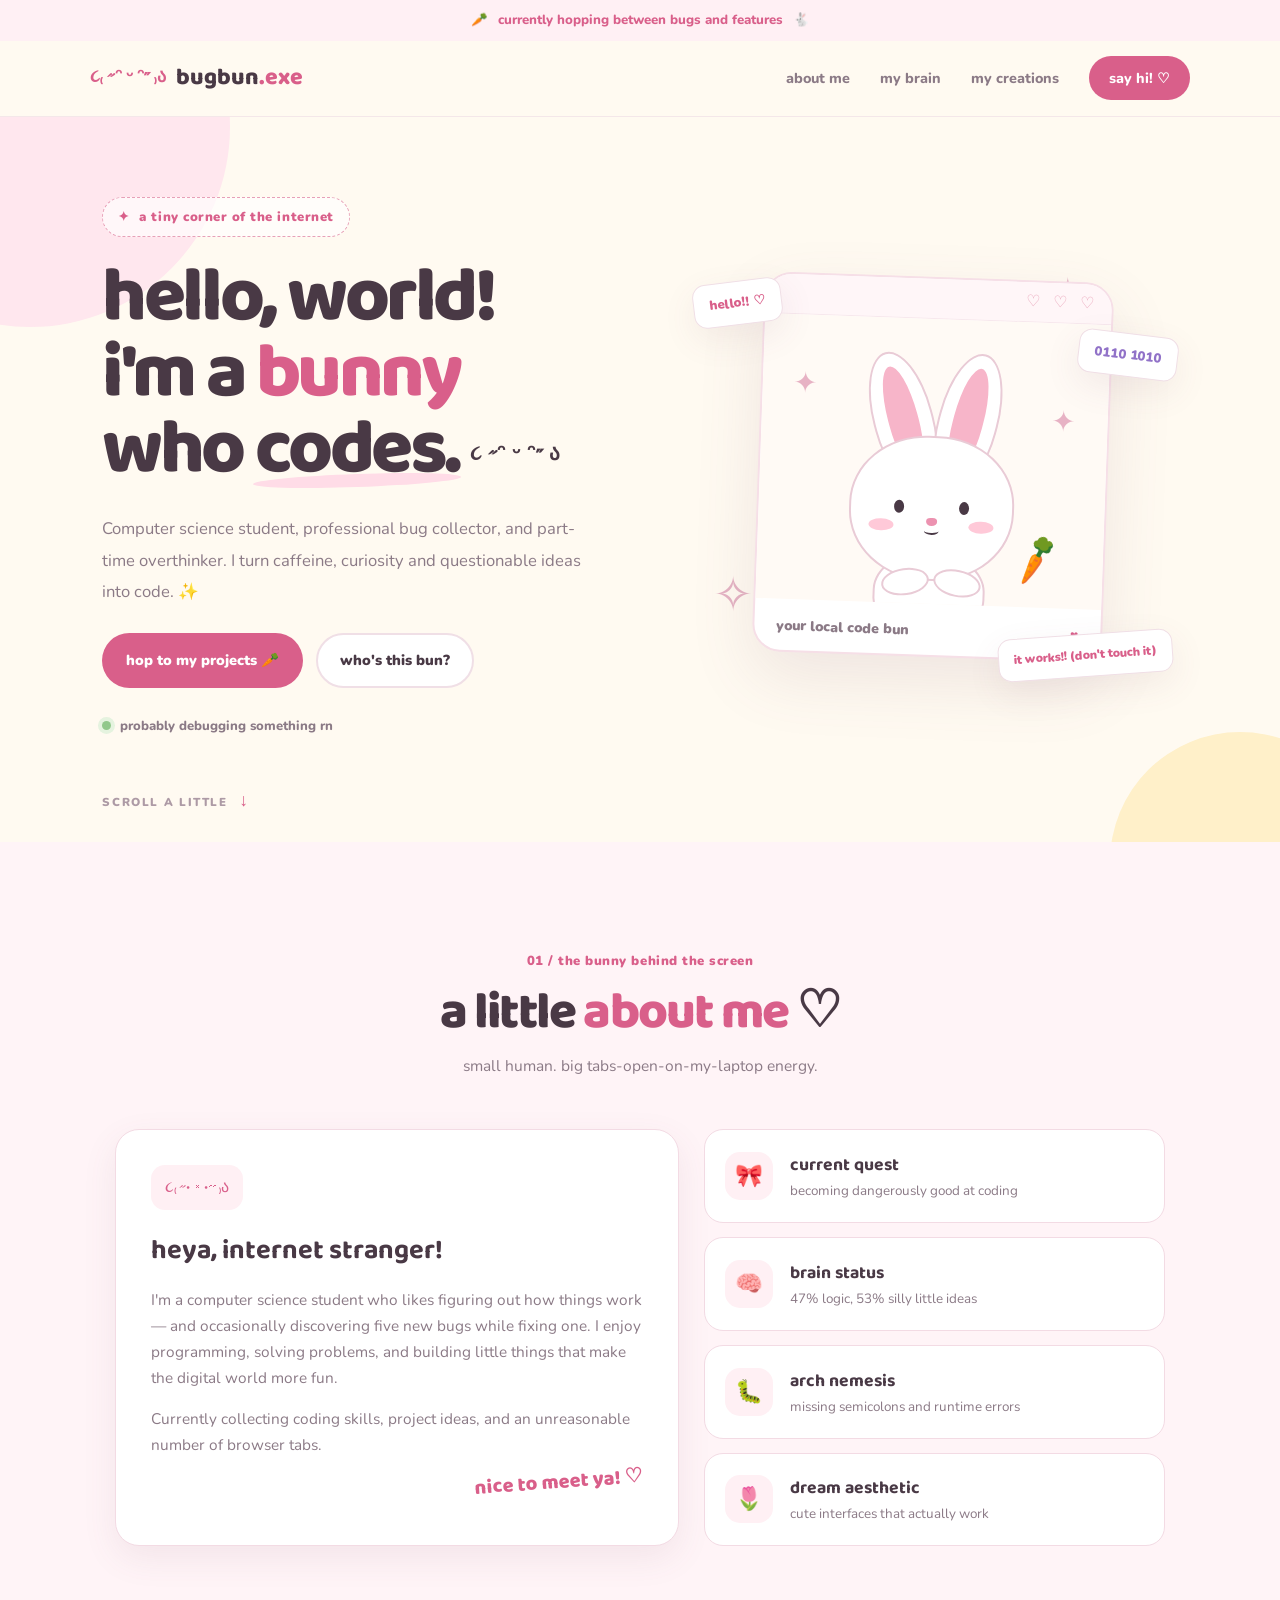
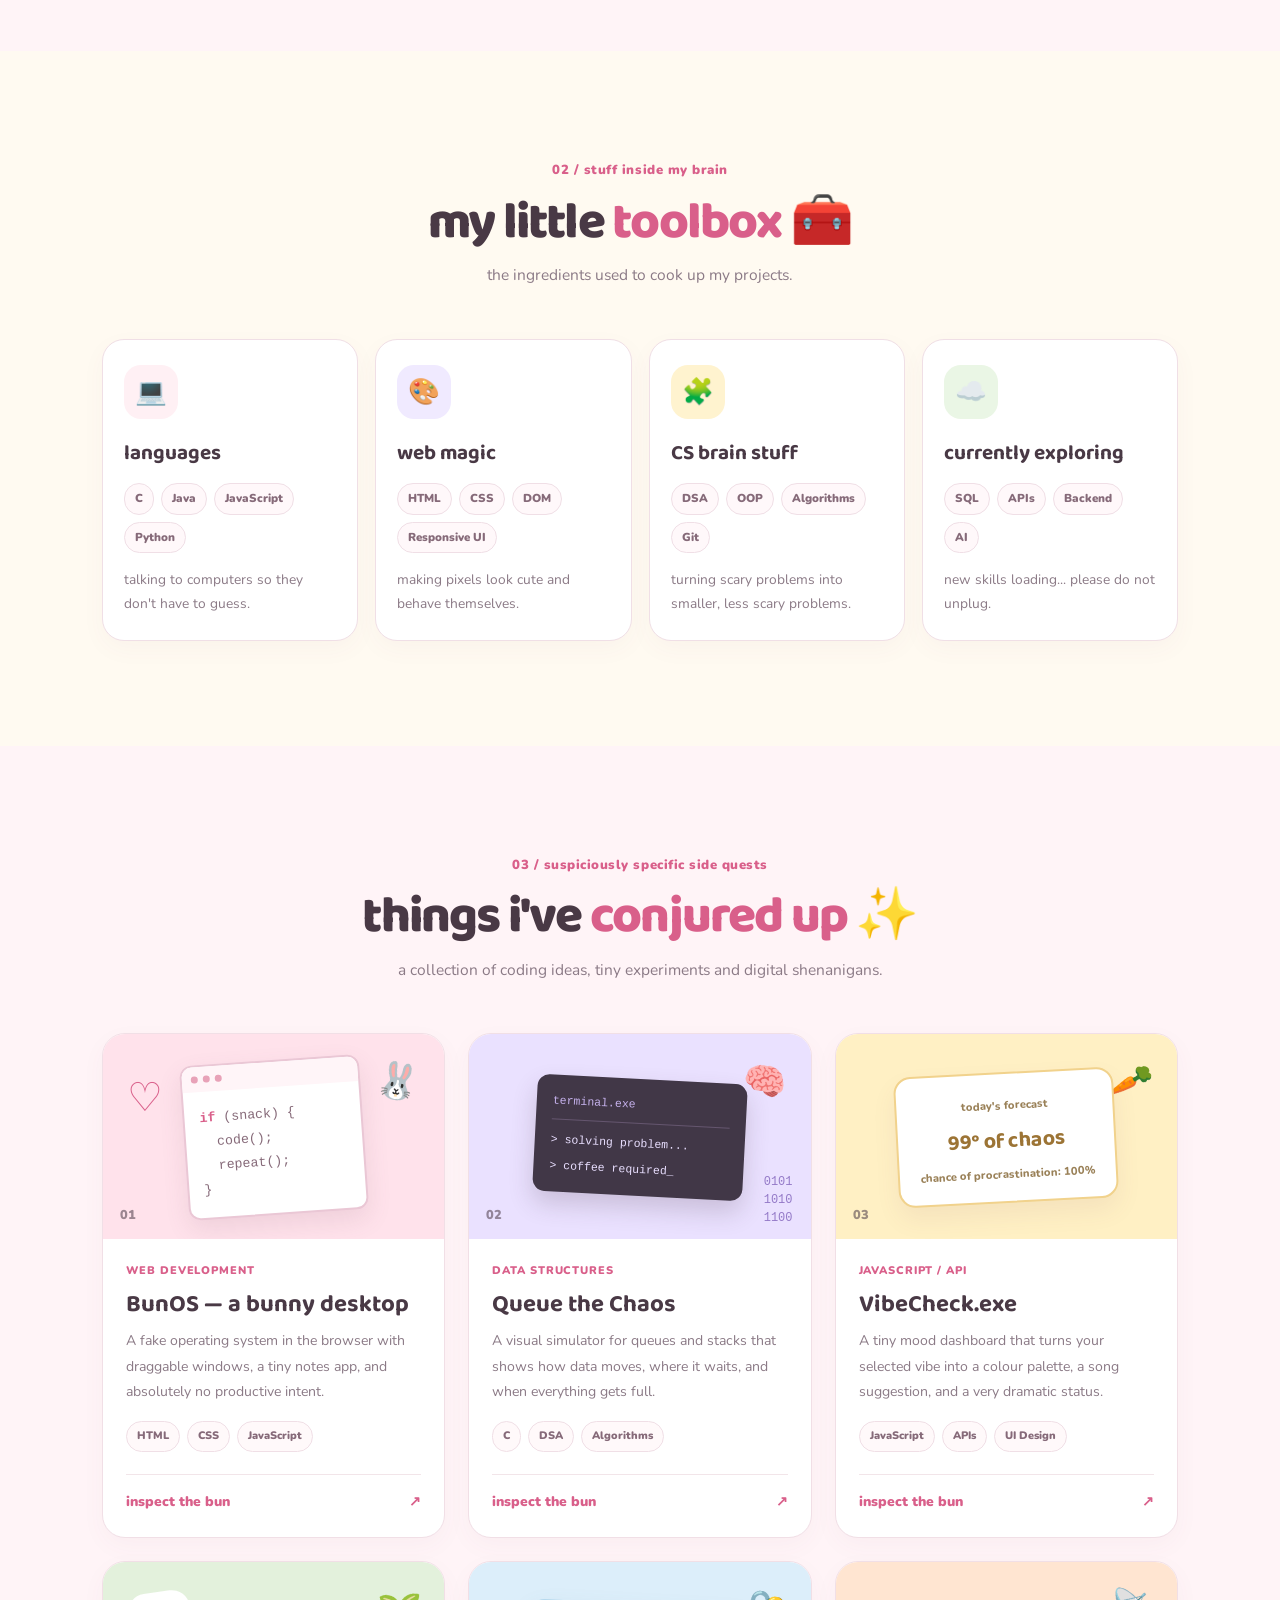
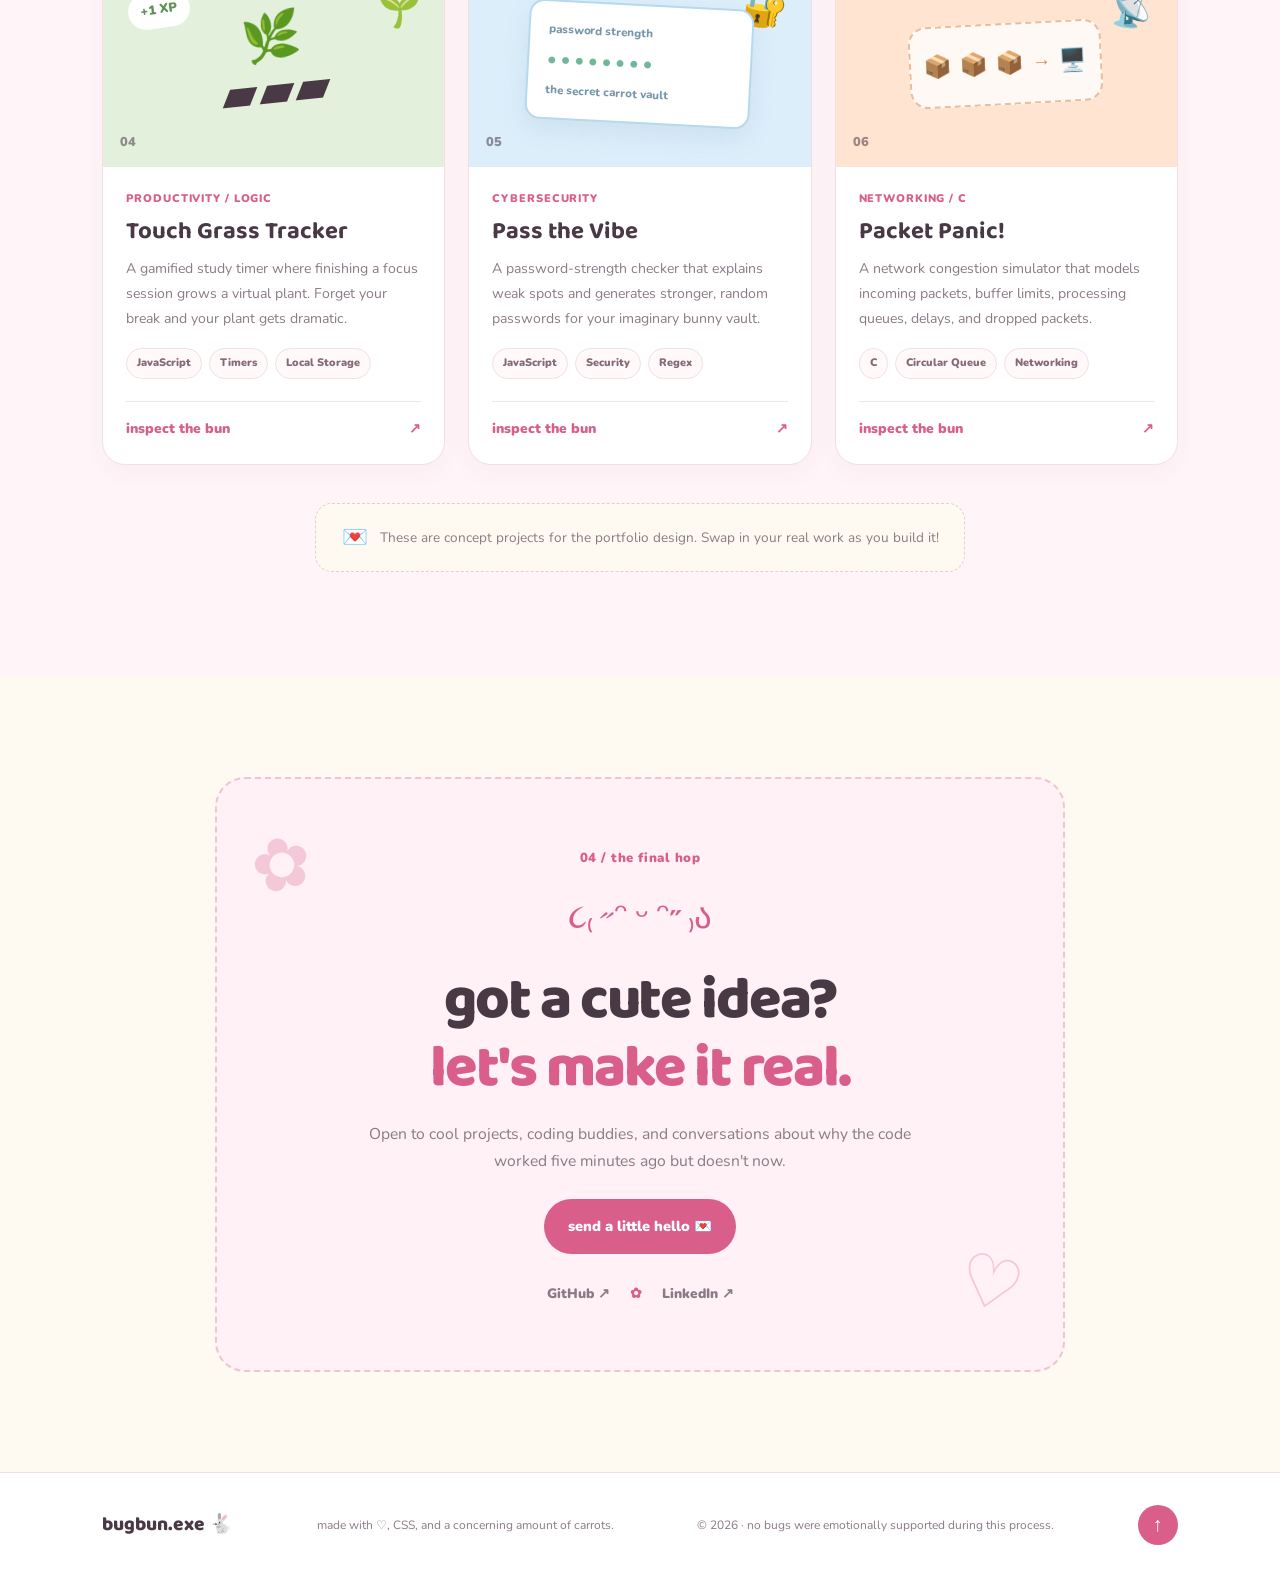
==== index.html @ 807267a6 "Portfolio website" ====
<!DOCTYPE html>
<html lang="en">
<head>
  <meta charset="UTF-8">
  <meta name="viewport" content="width=device-width, initial-scale=1.0">
  <meta name="theme-color" content="#fff5f7">
  <title>Hop Into My World! 🐰</title>

  <link rel="preconnect" href="https://fonts.googleapis.com">
  <link rel="preconnect" href="https://fonts.gstatic.com" crossorigin>
  <link href="https://fonts.googleapis.com/css2?family=Baloo+2:wght@400;500;600;700;800&family=Nunito:wght@400;600;700;800;900&display=swap" rel="stylesheet">

  <link rel="stylesheet" href="style.css">
  <script src="script.js" defer></script>
</head>
<body>

  <div class="announcement">
    <span>🥕</span> currently hopping between bugs and features <span>🐇</span>
  </div>

  <header class="navbar">
    <a href="#home" class="logo">
      <span class="logo-bunny">૮₍ ˶ᵔ ᵕ ᵔ˶ ₎ა</span>
      <span>bugbun<span class="pink">.exe</span></span>
    </a>

    <button class="menu-toggle" id="menu-toggle"
      aria-label="Toggle navigation" aria-expanded="false">☰</button>

    <nav id="nav-menu">
      <a href="#about">about me</a>
      <a href="#skills">my brain</a>
      <a href="#projects">my creations</a>
      <a href="#contact" class="nav-contact">say hi! ♡</a>
    </nav>
  </header>

  <main>
    <section class="hero section" id="home">
      <div class="hero-text">
        <div class="tiny-label"><span class="sparkle">✦</span> a tiny corner of the internet</div>

        <h1>hello, world!<br>
          i'm a <span class="pink-text">bunny</span><br>
          who <span class="underline-text">codes.</span> <span class="waving">૮ ˶ᵔ ᵕ ᵔ˶ ა</span>
        </h1>

        <p class="hero-description">
          Computer science student, professional bug collector,
          and part-time overthinker. I turn caffeine, curiosity
          and questionable ideas into code. ✨
        </p>

        <div class="hero-buttons">
          <a href="#projects" class="button button-pink">hop to my projects 🥕</a>
          <a href="#about" class="button button-outline">who's this bun?</a>
        </div>

        <div class="hero-status">
          <span class="status-dot"></span>
          <span>probably debugging something rn</span>
        </div>
      </div>

      <div class="hero-art">
        <div class="floating-note note-one">hello!! ♡</div>
        <div class="floating-note note-two">0110 1010</div>
        <div class="floating-star star-one">✦</div>
        <div class="floating-star star-two">✧</div>

        <div class="bunny-card">
          <div class="bunny-window">
            <span>♡</span>
            <span>♡</span>
            <span>♡</span>
          </div>
          <div class="bunny-illustration" aria-label="Cute bunny illustration" role="img">
            <div class="bunny-ear ear-left"></div>
            <div class="bunny-ear ear-right"></div>
            <div class="bunny-head">
              <div class="bunny-blush blush-left"></div>
              <div class="bunny-blush blush-right"></div>
              <div class="bunny-eye eye-left"></div>
              <div class="bunny-eye eye-right"></div>
              <div class="bunny-nose"></div>
              <div class="bunny-mouth"></div>
            </div>
            <div class="bunny-body"></div>
            <div class="bunny-foot foot-left"></div>
            <div class="bunny-foot foot-right"></div>
            <div class="bunny-carrot">🥕</div>
          </div>
          <div class="bunny-caption">
            <span>your local code bun</span>
            <span class="heart">♥</span>
          </div>
        </div>

        <div class="floating-note note-three">it works!! (don't touch it)</div>
      </div>

      <div class="hero-bottom">SCROLL A LITTLE <span>↓</span></div>
    </section>

    <section class="about section" id="about">
      <div class="section-heading">
        <span class="section-kicker">01 / the bunny behind the screen</span>
        <h2>a little <span class="pink-text">about me</span> ♡</h2>
        <p>small human. big tabs-open-on-my-laptop energy.</p>
      </div>

      <div class="about-grid">
        <div class="about-card about-intro">
          <div class="card-sticker">૮₍ ˶• ༝ •˶ ₎ა</div>
          <h3>heya, internet stranger!</h3>
          <p>
            I'm a computer science student who likes figuring out how
            things work — and occasionally discovering five new bugs
            while fixing one. I enjoy programming, solving problems,
            and building little things that make the digital world
            more fun.
          </p>
          <p>
            Currently collecting coding skills, project ideas,
            and an unreasonable number of browser tabs.
          </p>
          <span class="handwritten">nice to meet ya! ♡</span>
        </div>

        <div class="about-side">
          <div class="mini-card">
            <span class="mini-icon">🎀</span>
            <div>
              <h4>current quest</h4>
              <p>becoming dangerously good at coding</p>
            </div>
          </div>
          <div class="mini-card">
            <span class="mini-icon">🧠</span>
            <div>
              <h4>brain status</h4>
              <p>47% logic, 53% silly little ideas</p>
            </div>
          </div>
          <div class="mini-card">
            <span class="mini-icon">🐛</span>
            <div>
              <h4>arch nemesis</h4>
              <p>missing semicolons and runtime errors</p>
            </div>
          </div>
          <div class="mini-card">
            <span class="mini-icon">🌷</span>
            <div>
              <h4>dream aesthetic</h4>
              <p>cute interfaces that actually work</p>
            </div>
          </div>
        </div>
      </div>
    </section>

    <section class="skills section" id="skills">
      <div class="section-heading">
        <span class="section-kicker">02 / stuff inside my brain</span>
        <h2>my little <span class="pink-text">toolbox</span> 🧰</h2>
        <p>the ingredients used to cook up my projects.</p>
      </div>

      <div class="skills-grid">
        <article class="skill-card">
          <div class="skill-icon">💻</div>
          <h3>languages</h3>
          <div class="tags">
            <span>C</span><span>Java</span><span>JavaScript</span><span>Python</span>
          </div>
          <p>talking to computers so they don't have to guess.</p>
        </article>

        <article class="skill-card">
          <div class="skill-icon">🎨</div>
          <h3>web magic</h3>
          <div class="tags">
            <span>HTML</span><span>CSS</span><span>DOM</span><span>Responsive UI</span>
          </div>
          <p>making pixels look cute and behave themselves.</p>
        </article>

        <article class="skill-card">
          <div class="skill-icon">🧩</div>
          <h3>CS brain stuff</h3>
          <div class="tags">
            <span>DSA</span><span>OOP</span><span>Algorithms</span><span>Git</span>
          </div>
          <p>turning scary problems into smaller, less scary problems.</p>
        </article>

        <article class="skill-card">
          <div class="skill-icon">☁️</div>
          <h3>currently exploring</h3>
          <div class="tags">
            <span>SQL</span><span>APIs</span><span>Backend</span><span>AI</span>
          </div>
          <p>new skills loading... please do not unplug.</p>
        </article>
      </div>
    </section>

    <section class="projects section" id="projects">
      <div class="section-heading">
        <span class="section-kicker">03 / suspiciously specific side quests</span>
        <h2>things i've <span class="pink-text">conjured up</span> ✨</h2>
        <p>a collection of coding ideas, tiny experiments and digital shenanigans.</p>
      </div>

      <div class="projects-grid">
        <article class="project-card">
          <div class="project-art art-pink">
            <span class="art-emoji">🐰</span>
            <span class="art-decoration">♡</span>
            <div class="fake-window">
              <div class="fake-window-top"><i></i><i></i><i></i></div>
              <div class="fake-code"><span>if</span> (snack) {<br>
                &nbsp; code();<br>
                &nbsp; repeat();<br>}
              </div>
            </div>
            <span class="project-number">01</span>
          </div>
          <div class="project-content">
            <div class="project-type">WEB DEVELOPMENT</div>
            <h3>BunOS — a bunny desktop</h3>
            <p>A fake operating system in the browser with draggable windows, a tiny notes app, and absolutely no productive intent.</p>
            <div class="project-tags"><span>HTML</span><span>CSS</span><span>JavaScript</span></div>
            <button class="project-link" data-project="BunOS">inspect the bun <span>↗</span></button>
          </div>
        </article>

        <article class="project-card">
          <div class="project-art art-purple">
            <span class="art-emoji">🧠</span>
            <span class="binary">0101<br>1010<br>1100</span>
            <div class="terminal-card">
              <span>terminal.exe</span>
              <p>> solving problem...</p>
              <p>> coffee required_</p>
            </div>
            <span class="project-number">02</span>
          </div>
          <div class="project-content">
            <div class="project-type">DATA STRUCTURES</div>
            <h3>Queue the Chaos</h3>
            <p>A visual simulator for queues and stacks that shows how data moves, where it waits, and when everything gets full.</p>
            <div class="project-tags"><span>C</span><span>DSA</span><span>Algorithms</span></div>
            <button class="project-link" data-project="Queue the Chaos">inspect the bun <span>↗</span></button>
          </div>
        </article>

        <article class="project-card">
          <div class="project-art art-yellow">
            <span class="art-emoji">🥕</span>
            <div class="weather-widget">
              <span>today's forecast</span>
              <strong>99° of chaos</strong>
              <p>chance of procrastination: 100%</p>
            </div>
            <span class="project-number">03</span>
          </div>
          <div class="project-content">
            <div class="project-type">JAVASCRIPT / API</div>
            <h3>VibeCheck.exe</h3>
            <p>A tiny mood dashboard that turns your selected vibe into a colour palette, a song suggestion, and a very dramatic status.</p>
            <div class="project-tags"><span>JavaScript</span><span>APIs</span><span>UI Design</span></div>
            <button class="project-link" data-project="VibeCheck.exe">inspect the bun <span>↗</span></button>
          </div>
        </article>

        <article class="project-card">
          <div class="project-art art-green">
            <span class="art-emoji">🌱</span>
            <div class="plant-pot">🌿<br>▰▰▰</div>
            <span class="plant-label">+1 XP</span>
            <span class="project-number">04</span>
          </div>
          <div class="project-content">
            <div class="project-type">PRODUCTIVITY / LOGIC</div>
            <h3>Touch Grass Tracker</h3>
            <p>A gamified study timer where finishing a focus session grows a virtual plant. Forget your break and your plant gets dramatic.</p>
            <div class="project-tags"><span>JavaScript</span><span>Timers</span><span>Local Storage</span></div>
            <button class="project-link" data-project="Touch Grass Tracker">inspect the bun <span>↗</span></button>
          </div>
        </article>

        <article class="project-card">
          <div class="project-art art-blue">
            <span class="art-emoji">🔐</span>
            <div class="password-box">
              <span>password strength</span>
              <strong>●●●●●●●●</strong>
              <small>the secret carrot vault</small>
            </div>
            <span class="project-number">05</span>
          </div>
          <div class="project-content">
            <div class="project-type">CYBERSECURITY</div>
            <h3>Pass the Vibe</h3>
            <p>A password-strength checker that explains weak spots and generates stronger, random passwords for your imaginary bunny vault.</p>
            <div class="project-tags"><span>JavaScript</span><span>Security</span><span>Regex</span></div>
            <button class="project-link" data-project="Pass the Vibe">inspect the bun <span>↗</span></button>
          </div>
        </article>

        <article class="project-card">
          <div class="project-art art-orange">
            <span class="art-emoji">📡</span>
            <div class="packet-flow">
              <span>📦</span><span>📦</span><span>📦</span><b>→</b><span>🖥️</span>
            </div>
            <span class="project-number">06</span>
          </div>
          <div class="project-content">
            <div class="project-type">NETWORKING / C</div>
            <h3>Packet Panic!</h3>
            <p>A network congestion simulator that models incoming packets, buffer limits, processing queues, delays, and dropped packets.</p>
            <div class="project-tags"><span>C</span><span>Circular Queue</span><span>Networking</span></div>
            <button class="project-link" data-project="Packet Panic!">inspect the bun <span>↗</span></button>
          </div>
        </article>
      </div>

      <div class="projects-note">
        <span>💌</span>
        <p>These are concept projects for the portfolio design. Swap in your real work as you build it!</p>
      </div>
    </section>

    <section class="contact section" id="contact">
      <div class="contact-card">
        <div class="contact-deco deco-left">✿</div>
        <div class="contact-deco deco-right">♡</div>
        <span class="section-kicker">04 / the final hop</span>
        <div class="contact-bunny">૮₍ ˶ᵔ ᵕ ᵔ˶ ₎ა</div>
        <h2>got a cute idea?<br><span class="pink-text">let's make it real.</span></h2>
        <p>Open to cool projects, coding buddies, and conversations about why the code worked five minutes ago but doesn't now.</p>
        <a href="mailto:hello@example.com" class="button button-pink" id="email-link">send a little hello 💌</a>
        <div class="social-links">
          <a href="https://github.com/" target="_blank" rel="noopener noreferrer">GitHub ↗</a>
          <span>✿</span>
          <a href="https://www.linkedin.com/" target="_blank" rel="noopener noreferrer">LinkedIn ↗</a>
        </div>
      </div>
    </section>
  </main>

  <footer>
    <a href="#home" class="footer-logo">bugbun.exe 🐇</a>
    <p>made with ♡, CSS, and a concerning amount of carrots.</p>
    <p>© <span id="year"></span> · no bugs were emotionally supported during this process.</p>
    <button id="back-to-top" aria-label="Back to top">↑</button>
  </footer>

  <div class="toast" id="toast" role="status" aria-live="polite"></div>

</body>
</html>
---- style.css ----
/* ==========================================
   BUGBUN.EXE — CUTE BUNNY PORTFOLIO
   ========================================== */

:root {
  --pink: #f5a8bf;
  --pink-dark: #d95f8a;
  --pink-light: #fff0f4;
  --cream: #fffaf1;
  --purple: #c9b5f5;
  --yellow: #ffe49a;
  --green: #c6e5bd;
  --blue: #c6e4f6;
  --ink: #493945;
  --muted: #8b7a86;
  --white: #ffffff;
  --border: #f0dfe6;
  --shadow: 0 12px 35px rgba(125, 79, 104, 0.09);
  --round: 24px;
}

* {
  margin: 0;
  padding: 0;
  box-sizing: border-box;
}

html {
  scroll-behavior: smooth;
  scroll-padding-top: 95px;
}

body {
  font-family: "Nunito", sans-serif;
  background: var(--cream);
  color: var(--ink);
  line-height: 1.7;
  overflow-x: hidden;
}

button,
a {
  -webkit-tap-highlight-color: transparent;
}

a {
  color: inherit;
  text-decoration: none;
}

button {
  font: inherit;
}

button:focus-visible,
a:focus-visible {
  outline: 3px solid var(--pink-dark);
  outline-offset: 5px;
}

::selection {
  background: var(--pink);
  color: white;
}

.announcement {
  display: flex;
  align-items: center;
  justify-content: center;
  gap: 10px;
  padding: 9px 16px;
  background: var(--pink-light);
  color: var(--pink-dark);
  font-size: 0.83rem;
  font-weight: 800;
  text-align: center;
}

.navbar {
  width: 100%;
  min-height: 76px;
  padding: 14px 7%;
  display: flex;
  align-items: center;
  justify-content: space-between;
  gap: 24px;
  background: rgba(255, 250, 241, 0.94);
  border-bottom: 1px solid rgba(240, 223, 230, 0.7);
  position: sticky;
  top: 0;
  z-index: 100;
  transition: box-shadow 0.3s ease;
}

.navbar.scrolled {
  box-shadow: 0 5px 22px rgba(125, 79, 104, 0.08);
  backdrop-filter: blur(12px);
}

.logo {
  display: flex;
  align-items: center;
  gap: 10px;
  font-family: "Baloo 2", cursive;
  font-size: 1.45rem;
  font-weight: 800;
  white-space: nowrap;
}

.logo-bunny {
  color: var(--pink-dark);
  font-size: 1.1rem;
}

.pink {
  color: var(--pink-dark);
}

.navbar nav {
  display: flex;
  align-items: center;
  gap: 30px;
}

.navbar nav a {
  font-size: 0.9rem;
  font-weight: 800;
  color: var(--muted);
  transition: color 0.2s ease;
}

.navbar nav a:hover {
  color: var(--pink-dark);
}

.navbar nav .nav-contact {
  color: white;
  background: var(--pink-dark);
  padding: 10px 20px;
  border-radius: 999px;
}

.navbar nav .nav-contact:hover {
  color: white;
  background: var(--ink);
}

.menu-toggle {
  display: none;
  border: 1px solid var(--border);
  background: white;
  color: var(--pink-dark);
  border-radius: 12px;
  padding: 6px 12px;
  cursor: pointer;
  font-size: 1.3rem;
}

.section {
  padding: 105px 8%;
}

.hero {
  min-height: 660px;
  display: grid;
  grid-template-columns: 1.05fr 0.95fr;
  align-items: center;
  gap: 45px;
  position: relative;
  overflow: hidden;
  padding-top: 80px;
  padding-bottom: 105px;
}

.hero::before {
  content: "";
  width: 400px;
  height: 400px;
  background: #ffe7ee;
  border-radius: 50%;
  position: absolute;
  top: -190px;
  left: -170px;
  z-index: -1;
}

.hero::after {
  content: "";
  width: 260px;
  height: 260px;
  background: #fff0c9;
  border-radius: 50%;
  position: absolute;
  bottom: -150px;
  right: -90px;
  z-index: -1;
}

.tiny-label,
.section-kicker {
  display: inline-block;
  color: var(--pink-dark);
  font-weight: 900;
  font-size: 0.82rem;
  letter-spacing: 0.04em;
}

.tiny-label {
  padding: 8px 15px;
  border: 1px dashed #e7a1b8;
  border-radius: 999px;
  background: rgba(255, 255, 255, 0.65);
  margin-bottom: 23px;
}

.sparkle {
  margin-right: 5px;
}

.hero h1 {
  font-family: "Baloo 2", cursive;
  font-size: clamp(3.3rem, 6vw, 5.6rem);
  line-height: 0.99;
  font-weight: 800;
  letter-spacing: -0.045em;
}

.pink-text {
  color: var(--pink-dark);
}

.underline-text {
  position: relative;
  display: inline-block;
  z-index: 1;
}

.underline-text::after {
  content: "";
  position: absolute;
  height: 13px;
  bottom: 1px;
  left: -2px;
  right: -2px;
  background: #ffdce7;
  border-radius: 50%;
  z-index: -1;
  transform: rotate(-2deg);
}

.waving {
  font-family: "Nunito", sans-serif;
  font-size: 1.3rem;
  display: inline-block;
  vertical-align: middle;
  letter-spacing: 0;
}

.hero-description {
  max-width: 490px;
  margin: 25px 0;
  color: var(--muted);
  font-size: 1.04rem;
  line-height: 1.9;
}

.hero-buttons {
  display: flex;
  flex-wrap: wrap;
  gap: 13px;
  margin-bottom: 27px;
}

.button {
  min-height: 48px;
  padding: 13px 22px;
  border: 2px solid transparent;
  border-radius: 999px;
  display: inline-flex;
  align-items: center;
  justify-content: center;
  font-weight: 900;
  font-size: 0.91rem;
  transition: transform 0.2s ease, box-shadow 0.2s ease,
    background 0.2s ease;
  cursor: pointer;
}

.button:hover {
  transform: translateY(-4px) rotate(-1deg);
  box-shadow: 0 9px 20px rgba(217, 95, 138, 0.18);
}

.button-pink {
  background: var(--pink-dark);
  color: white;
}

.button-pink:hover {
  background: #c84c79;
}

.button-outline {
  background: white;
  border-color: var(--border);
  color: var(--ink);
}

.hero-status {
  display: flex;
  align-items: center;
  gap: 9px;
  color: var(--muted);
  font-size: 0.82rem;
  font-weight: 800;
}

.status-dot {
  width: 9px;
  height: 9px;
  border-radius: 50%;
  background: #91c88b;
  box-shadow: 0 0 0 4px #e5f3df;
}

.hero-art {
  min-height: 435px;
  display: flex;
  align-items: center;
  justify-content: center;
  position: relative;
}

.bunny-card {
  width: min(100%, 350px);
  height: 380px;
  background: white;
  border: 2px solid #f6dfe7;
  border-radius: 28px;
  box-shadow: 0 25px 65px rgba(125, 79, 104, 0.12);
  transform: rotate(2deg);
  overflow: hidden;
  position: relative;
  z-index: 2;
}

.bunny-window {
  height: 40px;
  background: #fff6f8;
  border-bottom: 1px solid #f7e8ed;
  display: flex;
  justify-content: flex-end;
  align-items: center;
  gap: 13px;
  padding: 0 18px;
  color: #e8a2b8;
}

.bunny-illustration {
  height: 285px;
  position: relative;
  background: #fffaf5;
  overflow: hidden;
}

.bunny-illustration::before,
.bunny-illustration::after {
  content: "✦";
  position: absolute;
  color: #e7b2c4;
  font-size: 1.8rem;
}

.bunny-illustration::before {
  left: 30px;
  top: 45px;
}

.bunny-illustration::after {
  right: 32px;
  top: 75px;
}

.bunny-ear {
  width: 60px;
  height: 135px;
  background: #fff;
  border: 2px solid #e9cbd6;
  border-radius: 50% 50% 45% 45%;
  position: absolute;
  top: 32px;
  z-index: 1;
}

.bunny-ear::after {
  content: "";
  position: absolute;
  top: 13px;
  bottom: 13px;
  left: 13px;
  right: 13px;
  background: #f7b5c9;
  border-radius: inherit;
}

.ear-left {
  left: calc(50% - 62px);
  transform: rotate(-17deg);
}

.ear-right {
  left: calc(50% + 4px);
  transform: rotate(13deg);
}

.bunny-head {
  position: absolute;
  width: 165px;
  height: 145px;
  top: 117px;
  left: 50%;
  transform: translateX(-50%);
  background: #fff;
  border: 2px solid #e9cbd6;
  border-radius: 47% 47% 48% 48%;
  z-index: 2;
}

.bunny-eye {
  position: absolute;
  width: 10px;
  height: 13px;
  top: 63px;
  background: #493945;
  border-radius: 50%;
}

.eye-left {
  left: 43px;
}

.eye-right {
  right: 43px;
}

.bunny-blush {
  position: absolute;
  width: 25px;
  height: 12px;
  top: 82px;
  background: #ffc9d8;
  border-radius: 50%;
}

.blush-left {
  left: 18px;
}

.blush-right {
  right: 18px;
}

.bunny-nose {
  position: absolute;
  width: 11px;
  height: 8px;
  top: 80px;
  left: 50%;
  transform: translateX(-50%);
  background: #ec92b0;
  border-radius: 50% 50% 60% 60%;
}

.bunny-mouth {
  position: absolute;
  width: 15px;
  height: 8px;
  top: 89px;
  left: 50%;
  transform: translateX(-50%);
  border-bottom: 2px solid #493945;
  border-radius: 50%;
}

.bunny-body {
  position: absolute;
  width: 112px;
  height: 80px;
  background: white;
  border: 2px solid #e9cbd6;
  border-radius: 50% 50% 40% 40%;
  top: 232px;
  left: 50%;
  transform: translateX(-50%);
  z-index: 1;
}

.bunny-foot {
  position: absolute;
  width: 48px;
  height: 27px;
  bottom: 8px;
  background: #fff;
  border: 2px solid #e9cbd6;
  border-radius: 50%;
  z-index: 2;
}

.foot-left {
  left: calc(50% - 48px);
  transform: rotate(-10deg);
}

.foot-right {
  left: calc(50% + 4px);
  transform: rotate(10deg);
}

.bunny-carrot {
  position: absolute;
  right: 43px;
  bottom: 15px;
  font-size: 2.4rem;
  transform: rotate(-23deg);
  z-index: 4;
}

.bunny-caption {
  height: 54px;
  padding: 0 22px;
  display: flex;
  align-items: center;
  justify-content: space-between;
  color: var(--muted);
  font-weight: 900;
  font-size: 0.88rem;
}

.heart {
  color: var(--pink-dark);
}

.floating-note {
  position: absolute;
  z-index: 4;
  padding: 10px 15px;
  background: white;
  border: 1px solid var(--border);
  border-radius: 13px;
  color: var(--pink-dark);
  font-weight: 900;
  font-size: 0.82rem;
  box-shadow: var(--shadow);
}

.note-one {
  top: 32px;
  left: 1%;
  transform: rotate(-7deg);
}

.note-two {
  top: 84px;
  right: 0;
  transform: rotate(7deg);
  color: #9172c8;
}

.note-three {
  bottom: 8px;
  right: 1%;
  transform: rotate(-4deg);
  font-size: 0.76rem;
}

.floating-star {
  position: absolute;
  color: #e4b3c3;
  font-size: 2.5rem;
}

.star-one {
  top: 10px;
  right: 19%;
}

.star-two {
  bottom: 48px;
  left: 5%;
  font-size: 3rem;
}

.hero-bottom {
  position: absolute;
  bottom: 26px;
  left: 8%;
  color: #ad9aa5;
  font-size: 0.72rem;
  font-weight: 900;
  letter-spacing: 0.14em;
}

.hero-bottom span {
  color: var(--pink-dark);
  font-size: 1.1rem;
  margin-left: 7px;
}

/* SECTION HEADINGS */

.section-heading {
  text-align: center;
  max-width: 680px;
  margin: 0 auto 50px;
}

.section-heading h2,
.contact-card h2 {
  font-family: "Baloo 2", cursive;
  font-size: clamp(2.3rem, 4vw, 3.6rem);
  font-weight: 800;
  line-height: 1.15;
  margin: 10px 0;
  letter-spacing: -0.035em;
}

.section-heading > p {
  color: var(--muted);
  font-size: 0.97rem;
}

/* ABOUT */

.about {
  background: #fff4f7;
}

.about-grid {
  max-width: 1050px;
  margin: 0 auto;
  display: grid;
  grid-template-columns: 1.1fr 0.9fr;
  gap: 25px;
}

.about-card {
  padding: 35px;
  border: 1px solid #f3dbe4;
  background: white;
  border-radius: var(--round);
  box-shadow: var(--shadow);
  position: relative;
  overflow: hidden;
}

.card-sticker {
  font-family: "Baloo 2", cursive;
  display: inline-block;
  padding: 9px 14px;
  background: var(--pink-light);
  color: var(--pink-dark);
  border-radius: 14px;
  margin-bottom: 18px;
}

.about-card h3 {
  font-family: "Baloo 2", cursive;
  font-size: 1.7rem;
  margin-bottom: 12px;
}

.about-card p {
  color: var(--muted);
  font-size: 0.96rem;
  margin-bottom: 15px;
}

.handwritten {
  display: block;
  text-align: right;
  font-family: "Baloo 2", cursive;
  font-size: 1.25rem;
  font-weight: 800;
  color: var(--pink-dark);
  transform: rotate(-4deg);
  margin-top: 18px;
}

.about-side {
  display: grid;
  gap: 14px;
}

.mini-card {
  display: flex;
  align-items: center;
  gap: 17px;
  background: white;
  border: 1px solid #f3dbe4;
  border-radius: 19px;
  padding: 17px 20px;
  transition: transform 0.2s ease;
}

.mini-card:hover {
  transform: translateX(5px);
}

.mini-icon {
  width: 48px;
  height: 48px;
  flex-shrink: 0;
  display: grid;
  place-items: center;
  background: var(--pink-light);
  border-radius: 15px;
  font-size: 1.4rem;
}

.mini-card h4 {
  font-family: "Baloo 2", cursive;
  font-size: 1.1rem;
}

.mini-card p {
  color: var(--muted);
  font-size: 0.84rem;
  line-height: 1.5;
}

/* SKILLS */

.skills {
  background: var(--cream);
}

.skills-grid {
  max-width: 1100px;
  margin: 0 auto;
  display: grid;
  grid-template-columns: repeat(4, minmax(0, 1fr));
  gap: 17px;
}

.skill-card {
  padding: 25px 21px;
  background: white;
  border: 1px solid var(--border);
  border-radius: 22px;
  box-shadow: 0 8px 25px rgba(125, 79, 104, 0.04);
  transition: transform 0.25s ease, box-shadow 0.25s ease;
}

.skill-card:hover {
  transform: translateY(-7px) rotate(-1deg);
  box-shadow: var(--shadow);
}

.skill-icon {
  width: 54px;
  height: 54px;
  display: grid;
  place-items: center;
  background: var(--pink-light);
  border-radius: 17px;
  font-size: 1.6rem;
  margin-bottom: 17px;
}

.skill-card:nth-child(2) .skill-icon {
  background: #f0eaff;
}

.skill-card:nth-child(3) .skill-icon {
  background: #fff3cf;
}

.skill-card:nth-child(4) .skill-icon {
  background: #eaf6e5;
}

.skill-card h3 {
  font-family: "Baloo 2", cursive;
  font-size: 1.3rem;
  margin-bottom: 12px;
}

.tags,
.project-tags {
  display: flex;
  flex-wrap: wrap;
  gap: 7px;
}

.tags span,
.project-tags span {
  padding: 5px 10px;
  border: 1px solid var(--border);
  border-radius: 999px;
  background: #fff8fa;
  font-size: 0.72rem;
  color: #866a79;
  font-weight: 900;
}

.skill-card p {
  margin-top: 15px;
  color: var(--muted);
  font-size: 0.86rem;
  line-height: 1.7;
}

/* PROJECTS */

.projects {
  background: #fff4f7;
}

.projects-grid {
  max-width: 1100px;
  margin: 0 auto;
  display: grid;
  grid-template-columns: repeat(3, minmax(0, 1fr));
  gap: 23px;
}

.project-card {
  background: white;
  border: 1px solid #f1dfe6;
  border-radius: 23px;
  overflow: hidden;
  box-shadow: 0 8px 24px rgba(125, 79, 104, 0.04);
  transition: transform 0.25s ease, box-shadow 0.25s ease;
}

.project-card:hover {
  transform: translateY(-7px);
  box-shadow: 0 18px 35px rgba(125, 79, 104, 0.12);
}

.project-art {
  height: 205px;
  position: relative;
  display: grid;
  place-items: center;
  overflow: hidden;
}

.art-pink {
  background: #ffe2eb;
}

.art-purple {
  background: #eae1ff;
}

.art-yellow {
  background: #fff0c4;
}

.art-green {
  background: #e3f1dc;
}

.art-blue {
  background: #dceefa;
}

.art-orange {
  background: #ffe5d1;
}

.art-emoji {
  position: absolute;
  top: 18px;
  right: 24px;
  font-size: 2.2rem;
  transform: rotate(10deg);
}

.art-decoration {
  position: absolute;
  top: 30px;
  left: 24px;
  font-size: 2.5rem;
  color: #d95f8a;
}

.project-number {
  position: absolute;
  bottom: 13px;
  left: 17px;
  color: rgba(73, 57, 69, 0.55);
  font-size: 0.8rem;
  font-weight: 900;
}

.fake-window {
  width: 180px;
  background: white;
  border: 2px solid #eac7d5;
  border-radius: 12px;
  overflow: hidden;
  box-shadow: 0 10px 25px rgba(125, 79, 104, 0.12);
  transform: rotate(-4deg);
}

.fake-window-top {
  height: 25px;
  padding: 0 9px;
  display: flex;
  align-items: center;
  gap: 5px;
  background: #fff5f8;
}

.fake-window-top i {
  width: 7px;
  height: 7px;
  border-radius: 50%;
  background: #e8a2b8;
}

.fake-code {
  padding: 15px;
  font-family: monospace;
  font-size: 0.83rem;
  line-height: 1.8;
  color: #866a79;
}

.fake-code span {
  color: #d95f8a;
  font-weight: bold;
}

.binary {
  position: absolute;
  right: 18px;
  bottom: 12px;
  font-family: monospace;
  color: #947ac8;
  font-size: 0.75rem;
  line-height: 1.5;
}

.terminal-card {
  width: 210px;
  padding: 16px;
  border-radius: 12px;
  background: #413747;
  color: #e9dfff;
  box-shadow: 0 12px 25px rgba(73, 57, 69, 0.2);
  transform: rotate(3deg);
  font-family: monospace;
  font-size: 0.72rem;
}

.terminal-card > span {
  display: block;
  color: #c6b2ed;
  border-bottom: 1px solid #65566f;
  padding-bottom: 8px;
  margin-bottom: 10px;
}

.terminal-card p + p {
  margin-top: 7px;
}

.weather-widget {
  width: 220px;
  background: white;
  border: 2px solid #f1d28c;
  border-radius: 17px;
  padding: 17px;
  text-align: center;
  transform: rotate(-3deg);
  box-shadow: 0 12px 25px rgba(125, 79, 104, 0.08);
}

.weather-widget span,
.weather-widget p {
  color: #9a8158;
  font-size: 0.7rem;
  font-weight: 800;
}

.weather-widget strong {
  display: block;
  font-family: "Baloo 2", cursive;
  font-size: 1.35rem;
  color: #9c7435;
  margin: 5px 0;
}

.plant-pot {
  font-size: 3rem;
  text-align: center;
  line-height: 1.1;
  transform: rotate(-6deg);
}

.plant-label {
  position: absolute;
  top: 30px;
  left: 25px;
  padding: 7px 12px;
  border-radius: 999px;
  background: white;
  color: #5e9256;
  font-size: 0.8rem;
  font-weight: 900;
  transform: rotate(-8deg);
}

.password-box {
  background: white;
  border: 2px solid #b6d9ee;
  border-radius: 15px;
  padding: 18px;
  width: 225px;
  transform: rotate(3deg);
  box-shadow: 0 10px 25px rgba(91, 132, 159, 0.12);
}

.password-box span,
.password-box small {
  display: block;
  font-size: 0.72rem;
  color: #7595a9;
  font-weight: 800;
}

.password-box strong {
  display: block;
  color: #73b79a;
  letter-spacing: 4px;
  margin: 7px 0;
}

.packet-flow {
  display: flex;
  align-items: center;
  justify-content: center;
  gap: 8px;
  padding: 20px 13px;
  background: rgba(255, 255, 255, 0.78);
  border: 2px dashed #e9bd9c;
  border-radius: 18px;
  font-size: 1.4rem;
  transform: rotate(-3deg);
}

.packet-flow b {
  color: #d98d5d;
  font-size: 1.2rem;
}

.project-content {
  padding: 23px;
}

.project-type {
  color: var(--pink-dark);
  font-size: 0.69rem;
  font-weight: 900;
  letter-spacing: 0.08em;
}

.project-content h3 {
  font-family: "Baloo 2", cursive;
  font-size: 1.5rem;
  line-height: 1.3;
  margin: 8px 0;
}

.project-content > p {
  color: var(--muted);
  font-size: 0.88rem;
  line-height: 1.8;
  margin-bottom: 17px;
}

.project-tags span {
  background: #fff9fa;
  font-size: 0.68rem;
}

.project-link {
  display: flex;
  align-items: center;
  justify-content: space-between;
  gap: 10px;
  width: 100%;
  margin-top: 22px;
  padding-top: 15px;
  border: 0;
  border-top: 1px solid #f2e5e9;
  background: transparent;
  color: var(--pink-dark);
  font-weight: 900;
  font-size: 0.87rem;
  text-align: left;
  cursor: pointer;
}

.project-link span {
  transition: transform 0.2s ease;
}

.project-link:hover span {
  transform: translate(4px, -3px);
}

.projects-note {
  max-width: 650px;
  display: flex;
  align-items: center;
  justify-content: center;
  gap: 12px;
  margin: 38px auto 0;
  padding: 16px 20px;
  background: #fffaf1;
  border: 1px dashed #e9c9d5;
  border-radius: 17px;
  color: var(--muted);
  font-size: 0.85rem;
  text-align: center;
}

.projects-note span {
  font-size: 1.3rem;
  flex-shrink: 0;
}

/* CONTACT */

.contact {
  background: var(--cream);
  padding-top: 100px;
  padding-bottom: 100px;
}

.contact-card {
  max-width: 850px;
  margin: 0 auto;
  padding: 65px 35px;
  border: 2px dashed #edc5d4;
  border-radius: 30px;
  background: #fff1f5;
  text-align: center;
  position: relative;
  overflow: hidden;
}

.contact-bunny {
  font-family: "Baloo 2", cursive;
  color: var(--pink-dark);
  font-size: 2.2rem;
  margin: 18px 0;
}

.contact-card h2 {
  font-size: clamp(2.2rem, 4.8vw, 3.7rem);
}

.contact-card > p {
  max-width: 560px;
  margin: 18px auto 25px;
  color: var(--muted);
  font-size: 0.98rem;
}

.contact-card .button {
  position: relative;
  z-index: 2;
}

.contact-deco {
  position: absolute;
  font-size: 4.5rem;
  color: #efb3c8;
  opacity: 0.65;
}

.deco-left {
  left: 35px;
  top: 25px;
  transform: rotate(-15deg);
}

.deco-right {
  right: 40px;
  bottom: 25px;
  transform: rotate(15deg);
}

.social-links {
  display: flex;
  align-items: center;
  justify-content: center;
  gap: 20px;
  margin-top: 28px;
  color: var(--muted);
  font-size: 0.85rem;
  font-weight: 900;
}

.social-links a:hover {
  color: var(--pink-dark);
}

.social-links span {
  color: var(--pink-dark);
}

/* FOOTER */

footer {
  min-height: 105px;
  padding: 24px 8%;
  display: flex;
  align-items: center;
  justify-content: space-between;
  flex-wrap: wrap;
  gap: 12px 25px;
  background: white;
  border-top: 1px solid var(--border);
}

.footer-logo {
  font-family: "Baloo 2", cursive;
  font-weight: 800;
  font-size: 1.2rem;
}

footer p {
  color: var(--muted);
  font-size: 0.75rem;
  text-align: center;
}

#back-to-top {
  width: 40px;
  height: 40px;
  border: 0;
  border-radius: 50%;
  background: var(--pink-dark);
  color: white;
  font-size: 1.25rem;
  font-weight: 900;
  cursor: pointer;
  opacity: 0;
  visibility: hidden;
  transform: translateY(8px);
  transition: all 0.2s ease;
}

#back-to-top.visible {
  opacity: 1;
  visibility: visible;
  transform: translateY(0);
}

#back-to-top:hover {
  background: var(--ink);
}

/* TOAST POP-UP */

.toast {
  position: fixed;
  left: 50%;
  bottom: 25px;
  z-index: 200;
  width: max-content;
  max-width: calc(100% - 32px);
  padding: 14px 21px;
  border: 1px solid #f1d5df;
  border-radius: 16px;
  background: white;
  color: var(--ink);
  box-shadow: 0 12px 40px rgba(73, 57, 69, 0.15);
  font-weight: 800;
  font-size: 0.9rem;
  text-align: center;
  opacity: 0;
  visibility: hidden;
  transform: translate(-50%, 15px);
  transition: opacity 0.25s ease, transform 0.25s ease,
    visibility 0.25s ease;
}

.toast.show {
  opacity: 1;
  visibility: visible;
  transform: translate(-50%, 0);
}

/* ANIMATIONS */

@keyframes bunny-float {
  0%, 100% {
    transform: translateY(0) rotate(2deg);
  }
  50% {
    transform: translateY(-9px) rotate(1deg);
  }
}

@keyframes sparkle {
  0%, 100% {
    opacity: 0.6;
    transform: scale(0.9);
  }
  50% {
    opacity: 1;
    transform: scale(1.15);
  }
}

.bunny-card {
  animation: bunny-float 4s ease-in-out infinite;
}

.floating-star {
  animation: sparkle 2.5s ease-in-out infinite;
}

/* RESPONSIVE */

@media (max-width: 1050px) {
  .section {
    padding-left: 6%;
    padding-right: 6%;
  }

  .hero {
    gap: 25px;
  }

  .skills-grid {
    grid-template-columns: repeat(2, minmax(0, 1fr));
  }

  .projects-grid {
    grid-template-columns: repeat(2, minmax(0, 1fr));
  }
}

@media (max-width: 760px) {
  .navbar {
    padding: 13px 5%;
  }

  .menu-toggle {
    display: block;
  }

  .navbar nav {
    position: absolute;
    top: calc(100% + 1px);
    left: 0;
    right: 0;
    padding: 20px 6% 25px;
    background: var(--cream);
    border-bottom: 1px solid var(--border);
    box-shadow: 0 12px 20px rgba(125, 79, 104, 0.06);
    display: none;
    align-items: stretch;
    flex-direction: column;
    gap: 17px;
  }

  .navbar nav.open {
    display: flex;
  }

  .navbar nav a {
    padding: 6px 0;
  }

  .navbar nav .nav-contact {
    text-align: center;
    padding: 11px 18px;
  }

  .hero {
    grid-template-columns: 1fr;
    text-align: center;
    padding-top: 65px;
    gap: 20px;
  }

  .hero-description {
    margin-left: auto;
    margin-right: auto;
  }

  .hero-buttons,
  .hero-status {
    justify-content: center;
  }

  .hero-art {
    width: 100%;
    max-width: 440px;
    margin: 0 auto;
  }

  .hero-bottom {
    left: 6%;
  }

  .about-grid {
    grid-template-columns: 1fr;
  }

  .section {
    padding-top: 80px;
    padding-bottom: 80px;
  }

  .section-heading {
    margin-bottom: 35px;
  }

  footer {
    justify-content: center;
    flex-direction: column;
    text-align: center;
    padding: 30px 6%;
  }
}

@media (max-width: 520px) {
  .announcement {
    font-size: 0.7rem;
    gap: 6px;
  }

  .logo {
    font-size: 1.2rem;
  }

  .logo-bunny {
    font-size: 0.9rem;
  }

  .hero h1 {
    font-size: clamp(3rem, 13vw, 4.2rem);
  }

  .hero-description {
    font-size: 0.94rem;
  }

  .hero-buttons {
    flex-direction: column;
    align-items: stretch;
    max-width: 310px;
    margin-left: auto;
    margin-right: auto;
  }

  .hero-art {
    min-height: 390px;
    transform: scale(0.94);
    transform-origin: top center;
    margin-bottom: -20px;
  }

  .note-one {
    left: 0;
  }

  .note-two {
    right: 0;
  }

  .section-heading h2 {
    font-size: 2.45rem;
  }

  .skills-grid,
  .projects-grid {
    grid-template-columns: 1fr;
  }

  .skill-card {
    padding: 24px;
  }

  .project-art {
    height: 220px;
  }

  .about-card {
    padding: 25px;
  }

  .mini-card {
    padding: 14px;
  }

  .contact-card {
    padding: 55px 22px;
  }

  .contact-deco {
    font-size: 2.5rem;
  }

  .deco-left {
    left: 13px;
    top: 13px;
  }

  .deco-right {
    right: 15px;
    bottom: 12px;
  }

  .social-links {
    gap: 13px;
  }
}

@media (prefers-reduced-motion: reduce) {
  *,
  *::before,
  *::after {
    scroll-behavior: auto !important;
    animation-duration: 0.01ms !important;
    animation-iteration-count: 1 !important;
    transition-duration: 0.01ms !important;
  }
}
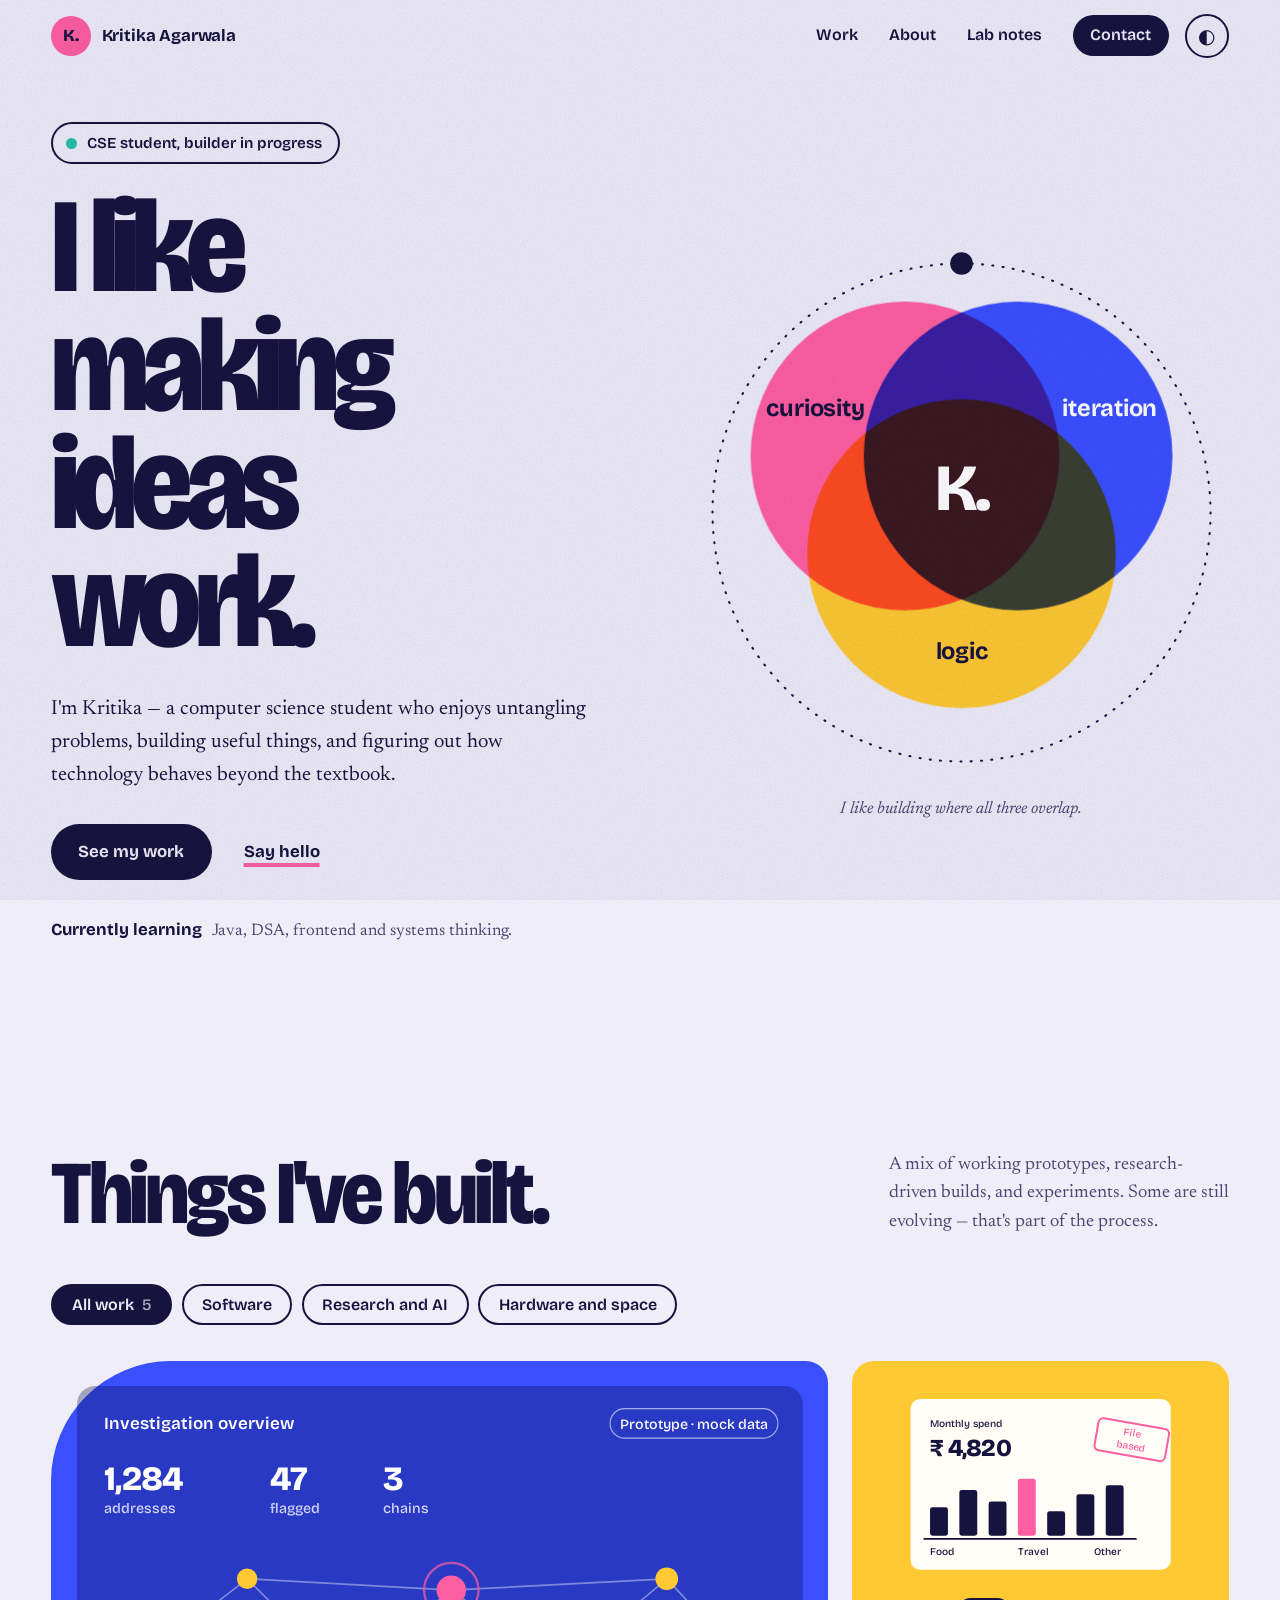
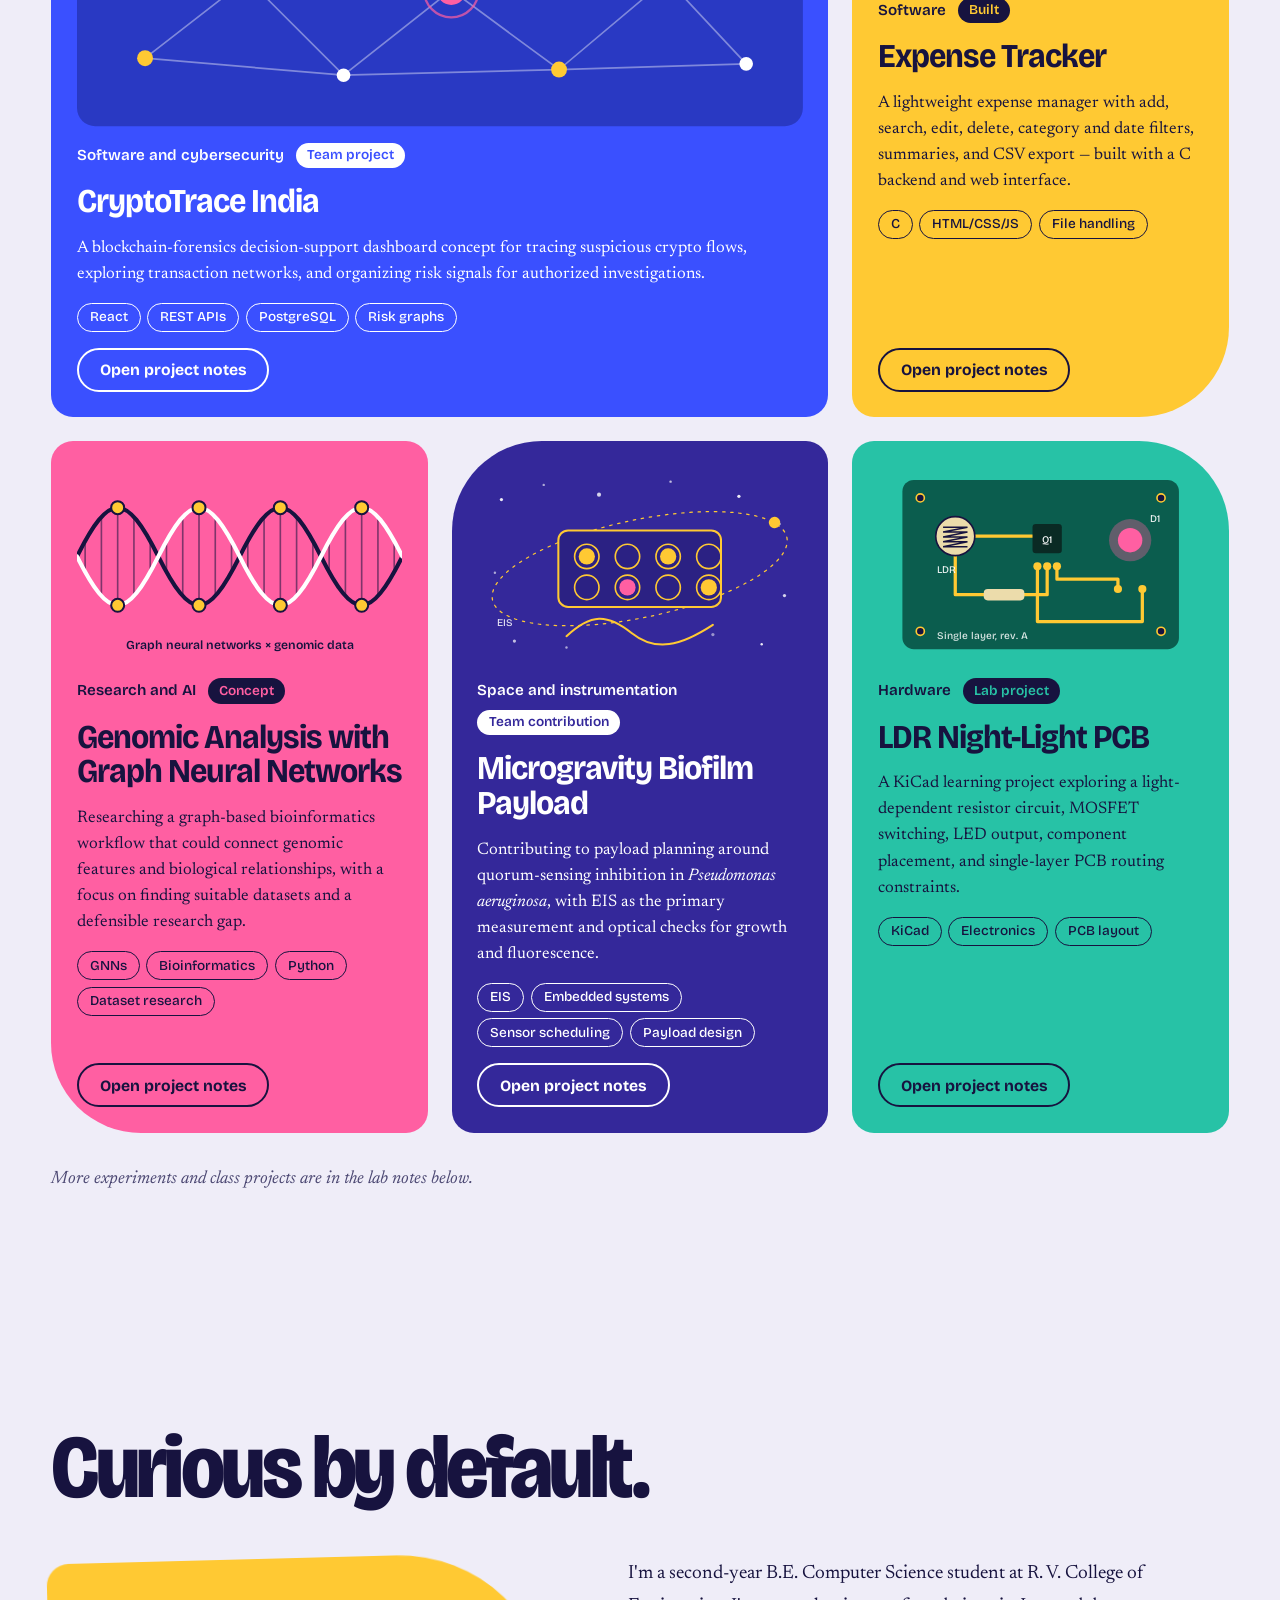
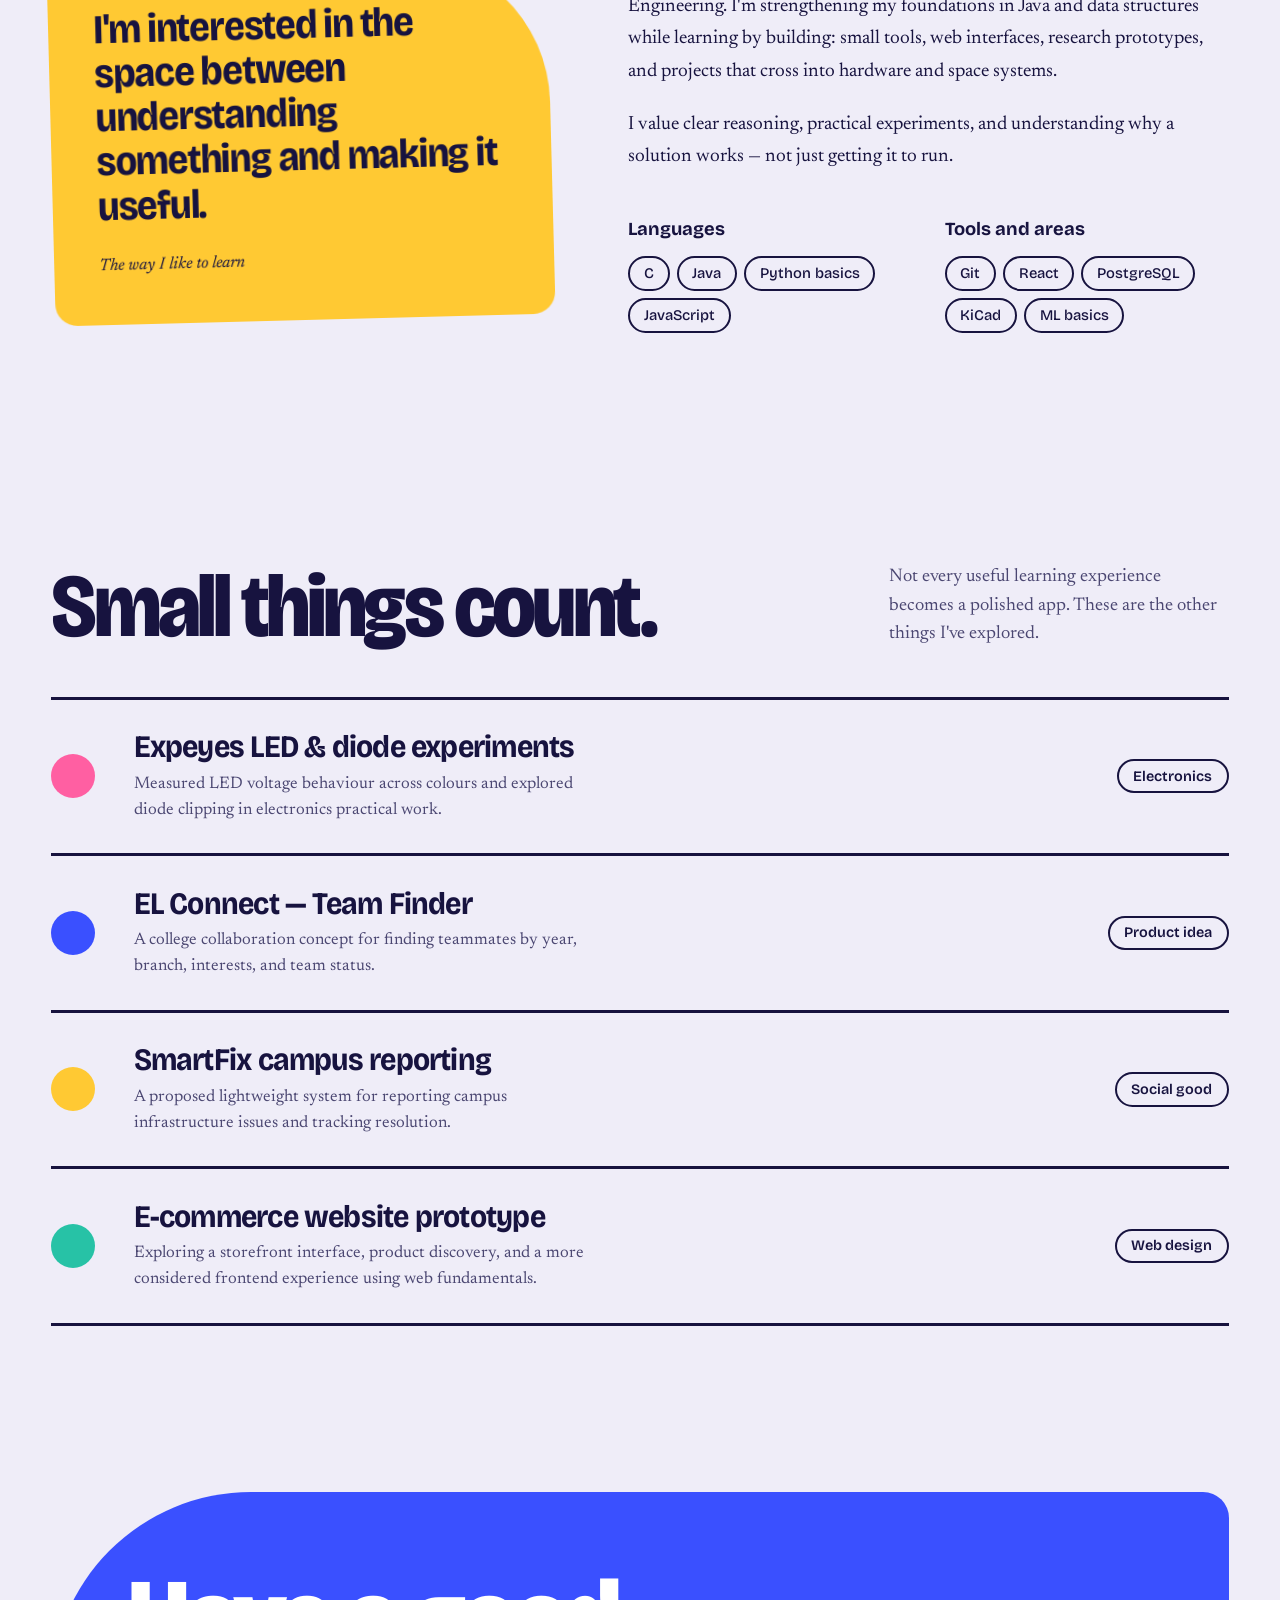
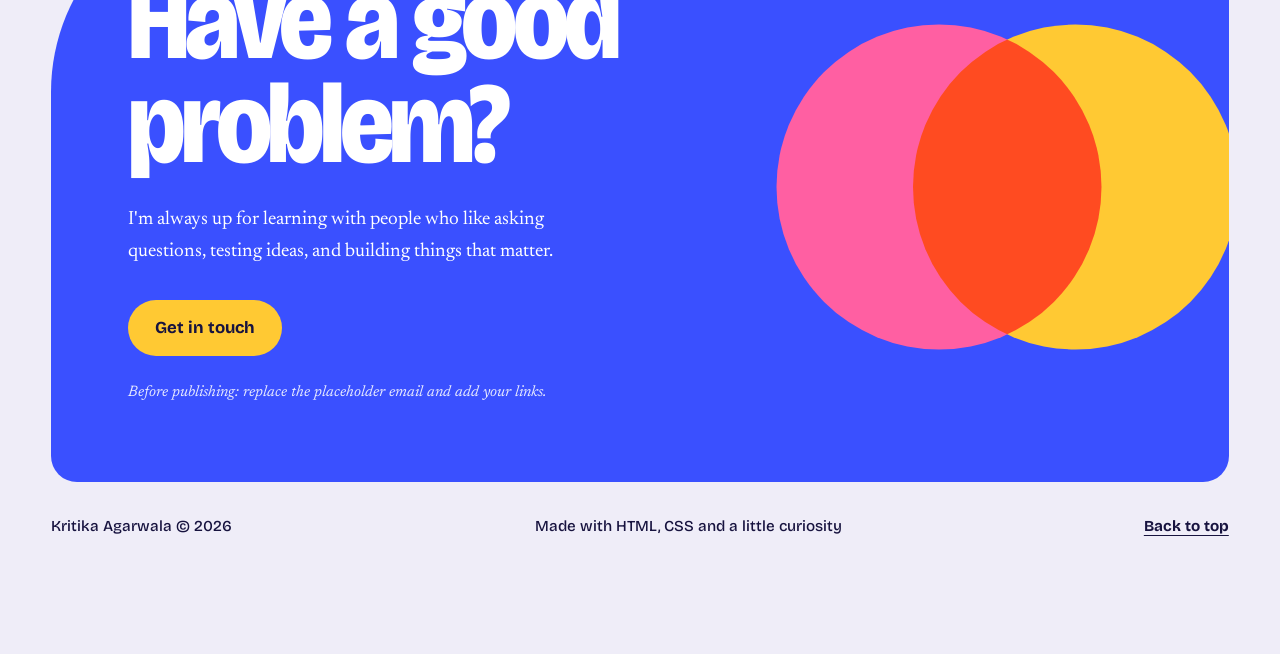
==== commit 71510386: "My Portfolio" ====
--- a/index.html
+++ b/index.html
@@ -1,367 +1,451 @@
-
 <!DOCTYPE html>
 <html lang="en">
 <head>
-  <meta charset="UTF-8">
-  <meta name="viewport" content="width=device-width, initial-scale=1.0">
-  <meta name="theme-color" content="#fff5f7">
-  <title>Hop Into My World! 🐰</title>
-
+  <meta charset="UTF-8" />
+  <meta name="viewport" content="width=device-width, initial-scale=1.0" />
+  <meta name="theme-color" content="#efedf8" />
+  <meta name="description" content="Kritika Agarwala — CSE student, developer, and curious builder." />
+  <title>Kritika Agarwala — Portfolio</title>
   <link rel="preconnect" href="https://fonts.googleapis.com">
   <link rel="preconnect" href="https://fonts.gstatic.com" crossorigin>
-  <link href="https://fonts.googleapis.com/css2?family=Baloo+2:wght@400;500;600;700;800&family=Nunito:wght@400;600;700;800;900&display=swap" rel="stylesheet">
-
-  <link rel="stylesheet" href="style.css">
-  <script src="script.js" defer></script>
+  <link href="https://fonts.googleapis.com/css2?family=Bricolage+Grotesque:opsz,wdth,wght@12..96,75..100,400..800&family=Newsreader:ital,opsz,wght@0,6..72,400..600;1,6..72,400..600&display=swap" rel="stylesheet">
+  <link rel="stylesheet" href="style.css" />
 </head>
 <body>
-
-  <div class="announcement">
-    <span>🥕</span> currently hopping between bugs and features <span>🐇</span>
-  </div>
-
-  <header class="navbar">
-    <a href="#home" class="logo">
-      <span class="logo-bunny">૮₍ ˶ᵔ ᵕ ᵔ˶ ₎ა</span>
-      <span>bugbun<span class="pink">.exe</span></span>
+  <div class="grain" aria-hidden="true"></div>
+
+  <header class="topbar">
+    <a class="wordmark" href="#home" aria-label="Kritika Agarwala, back to top">
+      <span class="mark">K.</span>
+      <span class="wordmark-name">Kritika Agarwala</span>
     </a>
 
-    <button class="menu-toggle" id="menu-toggle"
-      aria-label="Toggle navigation" aria-expanded="false">☰</button>
-
-    <nav id="nav-menu">
-      <a href="#about">about me</a>
-      <a href="#skills">my brain</a>
-      <a href="#projects">my creations</a>
-      <a href="#contact" class="nav-contact">say hi! ♡</a>
+    <nav class="nav-links" aria-label="Main navigation">
+      <a href="#work">Work</a>
+      <a href="#about">About</a>
+      <a href="#lab">Lab notes</a>
+      <a class="nav-cta" href="#contact">Contact</a>
     </nav>
+
+    <button class="theme-toggle" id="themeToggle" aria-label="Switch between day and night theme" title="Switch theme">
+      <span class="theme-icon" aria-hidden="true">◐</span>
+    </button>
   </header>
 
   <main>
-    <section class="hero section" id="home">
-      <div class="hero-text">
-        <div class="tiny-label"><span class="sparkle">✦</span> a tiny corner of the internet</div>
-
-        <h1>hello, world!<br>
-          i'm a <span class="pink-text">bunny</span><br>
-          who <span class="underline-text">codes.</span> <span class="waving">૮ ˶ᵔ ᵕ ᵔ˶ ა</span>
-        </h1>
-
-        <p class="hero-description">
-          Computer science student, professional bug collector,
-          and part-time overthinker. I turn caffeine, curiosity
-          and questionable ideas into code. ✨
+    <!-- HERO -->
+    <section class="hero section-wrap" id="home">
+      <div class="hero-copy">
+        <p class="hero-status"><span class="status-dot" aria-hidden="true"></span>CSE student, builder in progress</p>
+
+        <h1>I like<br>making<br>ideas<br>work.</h1>
+
+        <p class="hero-intro">
+          I'm Kritika — a computer science student who enjoys untangling problems,
+          building useful things, and figuring out how technology behaves beyond the textbook.
         </p>
 
-        <div class="hero-buttons">
-          <a href="#projects" class="button button-pink">hop to my projects 🥕</a>
-          <a href="#about" class="button button-outline">who's this bun?</a>
+        <div class="hero-actions">
+          <a class="button button-ink" href="#work">See my work</a>
+          <a class="text-link" href="#contact">Say hello</a>
         </div>
 
-        <div class="hero-status">
-          <span class="status-dot"></span>
-          <span>probably debugging something rn</span>
+        <p class="hero-learning">
+          <b>Currently learning</b> Java, DSA, frontend and systems thinking.
+        </p>
+      </div>
+
+      <figure class="hero-art" id="heroArt">
+        <svg viewBox="0 0 520 520" role="img" aria-label="Three overlapping circles labelled curiosity, iteration and logic, with a small satellite orbiting them">
+          <g class="orbit">
+            <circle cx="260" cy="260" r="242" fill="none" stroke="var(--ink)" stroke-width="2" stroke-dasharray="1 9" stroke-linecap="round"/>
+            <circle cx="260" cy="18" r="11" fill="var(--ink)"/>
+          </g>
+
+          <g class="p p1"><circle class="c-pink"   cx="205" cy="205" r="150"/></g>
+          <g class="p p2"><circle class="c-blue"   cx="315" cy="205" r="150"/></g>
+          <g class="p p3"><circle class="c-yellow" cx="260" cy="300" r="150"/></g>
+
+          <g class="venn-labels">
+            <text class="lbl lbl-pink"   x="118" y="166">curiosity</text>
+            <text class="lbl lbl-blue"   x="404" y="166">iteration</text>
+            <text class="lbl lbl-yellow" x="260" y="402">logic</text>
+            <text class="lbl-center" x="260" y="258">K.</text>
+          </g>
+        </svg>
+        <figcaption>I like building where all three overlap.</figcaption>
+      </figure>
+    </section>
+
+    <!-- WORK -->
+    <section class="work section-wrap" id="work">
+      <div class="section-heading">
+        <h2>Things I've built.</h2>
+        <p class="section-note">
+          A mix of working prototypes, research-driven builds, and experiments.
+          Some are still evolving — that's part of the process.
+        </p>
+      </div>
+
+      <div class="filters" role="group" aria-label="Filter projects">
+        <button class="filter active" data-filter="all">All work <span>5</span></button>
+        <button class="filter" data-filter="software">Software</button>
+        <button class="filter" data-filter="research">Research and AI</button>
+        <button class="filter" data-filter="hardware">Hardware and space</button>
+      </div>
+
+      <div class="project-grid" id="projectGrid">
+
+        <!-- CryptoTrace -->
+        <article class="project-card card-blue featured" data-category="software" data-project="cryptotrace">
+          <div class="project-visual">
+            <svg viewBox="0 0 640 300" role="img" aria-label="Illustrative transaction network with one flagged address highlighted">
+              <rect width="640" height="300" rx="16" fill="rgba(8,10,70,.32)"/>
+              <text x="24" y="38" class="t-sm" fill="#fff">Investigation overview</text>
+              <rect x="470" y="20" width="148" height="26" rx="13" fill="none" stroke="#fff" stroke-opacity=".6"/>
+              <text x="544" y="38" text-anchor="middle" class="t-xs" fill="#fff">Prototype · mock data</text>
+
+              <g fill="#fff">
+                <text x="24"  y="92" class="t-num">1,284</text><text x="24"  y="112" class="t-xs" fill-opacity=".8">addresses</text>
+                <text x="170" y="92" class="t-num">47</text>   <text x="170" y="112" class="t-xs" fill-opacity=".8">flagged</text>
+                <text x="270" y="92" class="t-num">3</text>    <text x="270" y="112" class="t-xs" fill-opacity=".8">chains</text>
+              </g>
+
+              <g stroke="#fff" stroke-opacity=".4" stroke-width="1.5" fill="none">
+                <path d="M60 240 L150 170 L235 255 L330 180 L425 250 L520 170 L590 245"/>
+                <path d="M150 170 L330 180 M235 255 L425 250 M60 240 L235 255 M425 250 L590 245 M330 180 L520 170"/>
+              </g>
+              <circle cx="330" cy="180" r="24" fill="none" stroke="#ff5fa2" stroke-width="2" stroke-opacity=".7"/>
+              <g>
+                <circle cx="60"  cy="240" r="7"  fill="#ffc933"/>
+                <circle cx="150" cy="170" r="9"  fill="#ffc933"/>
+                <circle cx="235" cy="255" r="6"  fill="#fff"/>
+                <circle cx="330" cy="180" r="13" fill="#ff5fa2"/>
+                <circle cx="425" cy="250" r="7"  fill="#ffc933"/>
+                <circle cx="520" cy="170" r="10" fill="#ffc933"/>
+                <circle cx="590" cy="245" r="6"  fill="#fff"/>
+              </g>
+            </svg>
+          </div>
+
+          <div class="project-meta">
+            <span class="project-type">Software and cybersecurity</span>
+            <span class="project-status">Team project</span>
+          </div>
+          <h3>CryptoTrace India</h3>
+          <p>
+            A blockchain-forensics decision-support dashboard concept for tracing suspicious
+            crypto flows, exploring transaction networks, and organizing risk signals for authorized investigations.
+          </p>
+          <ul class="tag-row">
+            <li>React</li><li>REST APIs</li><li>PostgreSQL</li><li>Risk graphs</li>
+          </ul>
+          <button class="card-link open-project" data-id="cryptotrace">Open project notes</button>
+        </article>
+
+        <!-- Expense tracker -->
+        <article class="project-card card-yellow" data-category="software" data-project="expense">
+          <div class="project-visual">
+            <svg viewBox="0 0 400 240" role="img" aria-label="Receipt showing a monthly spend bar chart">
+              <rect x="40" y="16" width="320" height="210" rx="12" fill="#fffdf6"/>
+              <text x="64" y="50" class="t-xs" fill="#17133f">Monthly spend</text>
+              <text x="64" y="86" class="t-num" fill="#17133f">₹ 4,820</text>
+              <g fill="#17133f">
+                <rect x="64"  y="149" width="22" height="35" rx="3"/>
+                <rect x="100" y="128" width="22" height="56" rx="3"/>
+                <rect x="136" y="142" width="22" height="42" rx="3"/>
+                <rect x="172" y="114" width="22" height="70" rx="3" fill="#ff5fa2"/>
+                <rect x="208" y="154" width="22" height="30" rx="3"/>
+                <rect x="244" y="133" width="22" height="51" rx="3"/>
+                <rect x="280" y="122" width="22" height="62" rx="3"/>
+              </g>
+              <line x1="56" y1="188" x2="318" y2="188" stroke="#17133f" stroke-width="2"/>
+              <g class="t-xs" fill="#17133f">
+                <text x="64" y="208">Food</text><text x="172" y="208">Travel</text><text x="266" y="208">Other</text>
+              </g>
+              <g transform="rotate(10 312 66)">
+                <rect x="268" y="46" width="88" height="40" rx="6" fill="none" stroke="#ff5fa2" stroke-width="2.5"/>
+                <text x="312" y="62" text-anchor="middle" class="t-xs" fill="#ff5fa2">File</text>
+                <text x="312" y="78" text-anchor="middle" class="t-xs" fill="#ff5fa2">based</text>
+              </g>
+            </svg>
+          </div>
+
+          <div class="project-meta">
+            <span class="project-type">Software</span>
+            <span class="project-status">Built</span>
+          </div>
+          <h3>Expense Tracker</h3>
+          <p>
+            A lightweight expense manager with add, search, edit, delete, category and date filters,
+            summaries, and CSV export — built with a C backend and web interface.
+          </p>
+          <ul class="tag-row">
+            <li>C</li><li>HTML/CSS/JS</li><li>File handling</li>
+          </ul>
+          <button class="card-link open-project" data-id="expense">Open project notes</button>
+        </article>
+
+        <!-- Genome -->
+        <article class="project-card card-pink" data-category="research" data-project="genome">
+          <div class="project-visual">
+            <svg viewBox="0 0 400 240" role="img" aria-label="Double helix with graph nodes on its strands">
+              <g stroke="#17133f" stroke-opacity=".55" stroke-width="2">
+                <line x1="10" y1="91" x2="10" y2="129"/><line x1="30" y1="61" x2="30" y2="159"/><line x1="50" y1="50" x2="50" y2="170"/><line x1="70" y1="61" x2="70" y2="159"/><line x1="90" y1="91" x2="90" y2="129"/><line x1="110" y1="129" x2="110" y2="91"/><line x1="130" y1="159" x2="130" y2="61"/><line x1="150" y1="170" x2="150" y2="50"/><line x1="170" y1="159" x2="170" y2="61"/><line x1="190" y1="129" x2="190" y2="91"/><line x1="210" y1="91" x2="210" y2="129"/><line x1="230" y1="61" x2="230" y2="159"/><line x1="250" y1="50" x2="250" y2="170"/><line x1="270" y1="61" x2="270" y2="159"/><line x1="290" y1="91" x2="290" y2="129"/><line x1="310" y1="129" x2="310" y2="91"/><line x1="330" y1="159" x2="330" y2="61"/><line x1="350" y1="170" x2="350" y2="50"/><line x1="370" y1="159" x2="370" y2="61"/><line x1="390" y1="129" x2="390" y2="91"/>
+              </g>
+              <path d="M0 110 C40 30 60 30 100 110 S160 190 200 110 S260 30 300 110 S360 190 400 110" fill="none" stroke="#17133f" stroke-width="5" stroke-linecap="round"/>
+              <path d="M0 110 C40 190 60 190 100 110 S160 30 200 110 S260 190 300 110 S360 30 400 110" fill="none" stroke="#fff" stroke-width="5" stroke-linecap="round"/>
+              <g fill="#ffc933" stroke="#17133f" stroke-width="2.5">
+                <circle cx="50"  cy="50"  r="8"/><circle cx="150" cy="50"  r="8"/><circle cx="250" cy="50"  r="8"/><circle cx="350" cy="50"  r="8"/>
+                <circle cx="50"  cy="170" r="8"/><circle cx="150" cy="170" r="8"/><circle cx="250" cy="170" r="8"/><circle cx="350" cy="170" r="8"/>
+              </g>
+              <text x="200" y="224" text-anchor="middle" class="t-sm" fill="#17133f">Graph neural networks × genomic data</text>
+            </svg>
+          </div>
+
+          <div class="project-meta">
+            <span class="project-type">Research and AI</span>
+            <span class="project-status">Concept</span>
+          </div>
+          <h3>Genomic Analysis with Graph Neural Networks</h3>
+          <p>
+            Researching a graph-based bioinformatics workflow that could connect genomic features
+            and biological relationships, with a focus on finding suitable datasets and a defensible research gap.
+          </p>
+          <ul class="tag-row">
+            <li>GNNs</li><li>Bioinformatics</li><li>Python</li><li>Dataset research</li>
+          </ul>
+          <button class="card-link open-project" data-id="genome">Open project notes</button>
+        </article>
+
+        <!-- Antariksh -->
+        <article class="project-card card-violet" data-category="hardware" data-project="antariksh">
+          <div class="project-visual">
+            <svg viewBox="0 0 400 240" role="img" aria-label="Multi-well payload plate in orbit with an impedance curve beneath it">
+              <g fill="#fff">
+                <circle cx="30"  cy="40"  r="2"   fill-opacity=".9"/><circle cx="82"  cy="22"  r="1.5" fill-opacity=".6"/>
+                <circle cx="150" cy="34"  r="2.5" fill-opacity=".8"/><circle cx="238" cy="18"  r="1.5" fill-opacity=".7"/>
+                <circle cx="322" cy="36"  r="2"   fill-opacity=".9"/><circle cx="372" cy="70"  r="1.5" fill-opacity=".6"/>
+                <circle cx="22"  cy="130" r="1.5" fill-opacity=".6"/><circle cx="378" cy="158" r="2"   fill-opacity=".8"/>
+                <circle cx="46"  cy="214" r="2"   fill-opacity=".7"/><circle cx="350" cy="218" r="1.5" fill-opacity=".9"/>
+                <circle cx="290" cy="206" r="2"   fill-opacity=".5"/><circle cx="110" cy="222" r="1.5" fill-opacity=".6"/>
+              </g>
+              <g transform="rotate(-12 200 125)">
+                <ellipse cx="200" cy="125" rx="185" ry="60" fill="none" stroke="#ffc933" stroke-width="1.5" stroke-dasharray="3 7" stroke-linecap="round"/>
+                <circle cx="374" cy="104" r="7" fill="#ffc933"/>
+              </g>
+              <rect x="100" y="78" width="200" height="94" rx="12" fill="#2b2183" stroke="#ffc933" stroke-width="2.5"/>
+              <g stroke="#ffc933" stroke-width="2" fill="none">
+                <circle cx="135" cy="110" r="15"/><circle cx="185" cy="110" r="15"/><circle cx="235" cy="110" r="15"/><circle cx="285" cy="110" r="15"/>
+                <circle cx="135" cy="148" r="15"/><circle cx="185" cy="148" r="15"/><circle cx="235" cy="148" r="15"/><circle cx="285" cy="148" r="15"/>
+              </g>
+              <circle cx="135" cy="110" r="10" fill="#ffc933"/>
+              <circle cx="235" cy="110" r="10" fill="#ffc933"/>
+              <circle cx="185" cy="148" r="10" fill="#ff5fa2"/>
+              <circle cx="285" cy="148" r="10" fill="#ffc933"/>
+              <path d="M110 208 C140 180 160 180 190 204 S250 220 290 194" fill="none" stroke="#ffc933" stroke-width="2.5" stroke-linecap="round"/>
+              <text x="24" y="196" class="t-xs" fill="#fff" fill-opacity=".85">EIS</text>
+            </svg>
+          </div>
+
+          <div class="project-meta">
+            <span class="project-type">Space and instrumentation</span>
+            <span class="project-status">Team contribution</span>
+          </div>
+          <h3>Microgravity Biofilm Payload</h3>
+          <p>
+            Contributing to payload planning around quorum-sensing inhibition in
+            <i>Pseudomonas aeruginosa</i>, with EIS as the primary measurement and optical checks for growth and fluorescence.
+          </p>
+          <ul class="tag-row">
+            <li>EIS</li><li>Embedded systems</li><li>Sensor scheduling</li><li>Payload design</li>
+          </ul>
+          <button class="card-link open-project" data-id="antariksh">Open project notes</button>
+        </article>
+
+        <!-- PCB -->
+        <article class="project-card card-teal" data-category="hardware" data-project="pcb">
+          <div class="project-visual">
+            <svg viewBox="0 0 400 240" role="img" aria-label="Single-layer PCB layout with an LDR, MOSFET, resistor and LED">
+              <rect x="30" y="16" width="340" height="208" rx="14" fill="#0b5d4e"/>
+              <g fill="none" stroke="#ffc933" stroke-width="4" stroke-linecap="round" stroke-linejoin="round">
+                <path d="M95 109 V157 H130"/>
+                <path d="M180 157 H208 V122"/>
+                <path d="M196 122 V190 H325 V150"/>
+                <path d="M220 122 V138 H295 V150"/>
+                <path d="M119 85 H190"/>
+              </g>
+              <g fill="#ffc933">
+                <circle cx="196" cy="122" r="5"/><circle cx="208" cy="122" r="5"/><circle cx="220" cy="122" r="5"/>
+                <circle cx="295" cy="150" r="5"/><circle cx="325" cy="150" r="5"/>
+              </g>
+              <circle cx="95" cy="85" r="24" fill="#ecdcab" stroke="#17133f" stroke-width="2"/>
+              <path d="M80 74 H110 L80 80 H110 L80 86 H110 L80 92 H110 L80 98 H110" fill="none" stroke="#17133f" stroke-width="1.8"/>
+              <rect x="190" y="70" width="36" height="36" rx="4" fill="#0a2a24"/>
+              <text x="208" y="93" text-anchor="middle" class="t-xs" fill="#fff">Q1</text>
+              <rect x="130" y="150" width="50" height="14" rx="5" fill="#ecdcab"/>
+              <circle cx="310" cy="90" r="26" fill="#ff5fa2" fill-opacity=".35"/>
+              <circle cx="310" cy="90" r="15" fill="#ff5fa2"/>
+              <g fill="#17133f" stroke="#ffc933" stroke-width="2">
+                <circle cx="52" cy="38" r="5"/><circle cx="348" cy="38" r="5"/><circle cx="52" cy="202" r="5"/><circle cx="348" cy="202" r="5"/>
+              </g>
+              <g class="t-xs" fill="#fff" fill-opacity=".9">
+                <text x="72" y="130">LDR</text><text x="334" y="68">D1</text>
+              </g>
+              <text x="72" y="212" class="t-xs" fill="#fff" fill-opacity=".85">Single layer, rev. A</text>
+            </svg>
+          </div>
+
+          <div class="project-meta">
+            <span class="project-type">Hardware</span>
+            <span class="project-status">Lab project</span>
+          </div>
+          <h3>LDR Night-Light PCB</h3>
+          <p>
+            A KiCad learning project exploring a light-dependent resistor circuit, MOSFET switching,
+            LED output, component placement, and single-layer PCB routing constraints.
+          </p>
+          <ul class="tag-row">
+            <li>KiCad</li><li>Electronics</li><li>PCB layout</li>
+          </ul>
+          <button class="card-link open-project" data-id="pcb">Open project notes</button>
+        </article>
+      </div>
+
+      <p class="work-footnote">More experiments and class projects are in the lab notes below.</p>
+    </section>
+
+    <!-- ABOUT -->
+    <section class="about section-wrap" id="about">
+      <div class="section-heading">
+        <h2>Curious by default.</h2>
+      </div>
+
+      <div class="about-grid">
+        <blockquote class="about-note">
+          <p>I'm interested in the space between understanding something and making it useful.</p>
+          <footer>The way I like to learn</footer>
+        </blockquote>
+
+        <div class="about-copy">
+          <p>
+            I'm a second-year B.E. Computer Science student at R. V. College of Engineering.
+            I'm strengthening my foundations in Java and data structures while learning by building:
+            small tools, web interfaces, research prototypes, and projects that cross into hardware and space systems.
+          </p>
+          <p>
+            I value clear reasoning, practical experiments, and understanding why a solution works —
+            not just getting it to run.
+          </p>
+
+          <div class="skill-columns">
+            <div>
+              <h3>Languages</h3>
+              <ul class="chips"><li>C</li><li>Java</li><li>Python basics</li><li>JavaScript</li></ul>
+            </div>
+            <div>
+              <h3>Tools and areas</h3>
+              <ul class="chips"><li>Git</li><li>React</li><li>PostgreSQL</li><li>KiCad</li><li>ML basics</li></ul>
+            </div>
+          </div>
         </div>
       </div>
-
-      <div class="hero-art">
-        <div class="floating-note note-one">hello!! ♡</div>
-        <div class="floating-note note-two">0110 1010</div>
-        <div class="floating-star star-one">✦</div>
-        <div class="floating-star star-two">✧</div>
-
-        <div class="bunny-card">
-          <div class="bunny-window">
-            <span>♡</span>
-            <span>♡</span>
-            <span>♡</span>
-          </div>
-          <div class="bunny-illustration" aria-label="Cute bunny illustration" role="img">
-            <div class="bunny-ear ear-left"></div>
-            <div class="bunny-ear ear-right"></div>
-            <div class="bunny-head">
-              <div class="bunny-blush blush-left"></div>
-              <div class="bunny-blush blush-right"></div>
-              <div class="bunny-eye eye-left"></div>
-              <div class="bunny-eye eye-right"></div>
-              <div class="bunny-nose"></div>
-              <div class="bunny-mouth"></div>
-            </div>
-            <div class="bunny-body"></div>
-            <div class="bunny-foot foot-left"></div>
-            <div class="bunny-foot foot-right"></div>
-            <div class="bunny-carrot">🥕</div>
-          </div>
-          <div class="bunny-caption">
-            <span>your local code bun</span>
-            <span class="heart">♥</span>
-          </div>
-        </div>
-
-        <div class="floating-note note-three">it works!! (don't touch it)</div>
-      </div>
-
-      <div class="hero-bottom">SCROLL A LITTLE <span>↓</span></div>
     </section>
 
-    <section class="about section" id="about">
+    <!-- LAB NOTES -->
+    <section class="lab section-wrap" id="lab">
       <div class="section-heading">
-        <span class="section-kicker">01 / the bunny behind the screen</span>
-        <h2>a little <span class="pink-text">about me</span> ♡</h2>
-        <p>small human. big tabs-open-on-my-laptop energy.</p>
-      </div>
-
-      <div class="about-grid">
-        <div class="about-card about-intro">
-          <div class="card-sticker">૮₍ ˶• ༝ •˶ ₎ა</div>
-          <h3>heya, internet stranger!</h3>
-          <p>
-            I'm a computer science student who likes figuring out how
-            things work — and occasionally discovering five new bugs
-            while fixing one. I enjoy programming, solving problems,
-            and building little things that make the digital world
-            more fun.
-          </p>
-          <p>
-            Currently collecting coding skills, project ideas,
-            and an unreasonable number of browser tabs.
-          </p>
-          <span class="handwritten">nice to meet ya! ♡</span>
-        </div>
-
-        <div class="about-side">
-          <div class="mini-card">
-            <span class="mini-icon">🎀</span>
-            <div>
-              <h4>current quest</h4>
-              <p>becoming dangerously good at coding</p>
-            </div>
-          </div>
-          <div class="mini-card">
-            <span class="mini-icon">🧠</span>
-            <div>
-              <h4>brain status</h4>
-              <p>47% logic, 53% silly little ideas</p>
-            </div>
-          </div>
-          <div class="mini-card">
-            <span class="mini-icon">🐛</span>
-            <div>
-              <h4>arch nemesis</h4>
-              <p>missing semicolons and runtime errors</p>
-            </div>
-          </div>
-          <div class="mini-card">
-            <span class="mini-icon">🌷</span>
-            <div>
-              <h4>dream aesthetic</h4>
-              <p>cute interfaces that actually work</p>
-            </div>
-          </div>
-        </div>
+        <h2>Small things count.</h2>
+        <p class="section-note">
+          Not every useful learning experience becomes a polished app.
+          These are the other things I've explored.
+        </p>
+      </div>
+
+      <div class="lab-list">
+        <article class="lab-item" style="--dot: var(--c-pink)">
+          <span class="lab-dot" aria-hidden="true"></span>
+          <div>
+            <h3>Expeyes LED &amp; diode experiments</h3>
+            <p>Measured LED voltage behaviour across colours and explored diode clipping in electronics practical work.</p>
+          </div>
+          <span class="lab-kind">Electronics</span>
+        </article>
+
+        <article class="lab-item" style="--dot: var(--c-blue)">
+          <span class="lab-dot" aria-hidden="true"></span>
+          <div>
+            <h3>EL Connect — Team Finder</h3>
+            <p>A college collaboration concept for finding teammates by year, branch, interests, and team status.</p>
+          </div>
+          <span class="lab-kind">Product idea</span>
+        </article>
+
+        <article class="lab-item" style="--dot: var(--c-yellow)">
+          <span class="lab-dot" aria-hidden="true"></span>
+          <div>
+            <h3>SmartFix campus reporting</h3>
+            <p>A proposed lightweight system for reporting campus infrastructure issues and tracking resolution.</p>
+          </div>
+          <span class="lab-kind">Social good</span>
+        </article>
+
+        <article class="lab-item" style="--dot: var(--c-teal)">
+          <span class="lab-dot" aria-hidden="true"></span>
+          <div>
+            <h3>E-commerce website prototype</h3>
+            <p>Exploring a storefront interface, product discovery, and a more considered frontend experience using web fundamentals.</p>
+          </div>
+          <span class="lab-kind">Web design</span>
+        </article>
       </div>
     </section>
 
-    <section class="skills section" id="skills">
-      <div class="section-heading">
-        <span class="section-kicker">02 / stuff inside my brain</span>
-        <h2>my little <span class="pink-text">toolbox</span> 🧰</h2>
-        <p>the ingredients used to cook up my projects.</p>
-      </div>
-
-      <div class="skills-grid">
-        <article class="skill-card">
-          <div class="skill-icon">💻</div>
-          <h3>languages</h3>
-          <div class="tags">
-            <span>C</span><span>Java</span><span>JavaScript</span><span>Python</span>
-          </div>
-          <p>talking to computers so they don't have to guess.</p>
-        </article>
-
-        <article class="skill-card">
-          <div class="skill-icon">🎨</div>
-          <h3>web magic</h3>
-          <div class="tags">
-            <span>HTML</span><span>CSS</span><span>DOM</span><span>Responsive UI</span>
-          </div>
-          <p>making pixels look cute and behave themselves.</p>
-        </article>
-
-        <article class="skill-card">
-          <div class="skill-icon">🧩</div>
-          <h3>CS brain stuff</h3>
-          <div class="tags">
-            <span>DSA</span><span>OOP</span><span>Algorithms</span><span>Git</span>
-          </div>
-          <p>turning scary problems into smaller, less scary problems.</p>
-        </article>
-
-        <article class="skill-card">
-          <div class="skill-icon">☁️</div>
-          <h3>currently exploring</h3>
-          <div class="tags">
-            <span>SQL</span><span>APIs</span><span>Backend</span><span>AI</span>
-          </div>
-          <p>new skills loading... please do not unplug.</p>
-        </article>
-      </div>
-    </section>
-
-    <section class="projects section" id="projects">
-      <div class="section-heading">
-        <span class="section-kicker">03 / suspiciously specific side quests</span>
-        <h2>things i've <span class="pink-text">conjured up</span> ✨</h2>
-        <p>a collection of coding ideas, tiny experiments and digital shenanigans.</p>
-      </div>
-
-      <div class="projects-grid">
-        <article class="project-card">
-          <div class="project-art art-pink">
-            <span class="art-emoji">🐰</span>
-            <span class="art-decoration">♡</span>
-            <div class="fake-window">
-              <div class="fake-window-top"><i></i><i></i><i></i></div>
-              <div class="fake-code"><span>if</span> (snack) {<br>
-                &nbsp; code();<br>
-                &nbsp; repeat();<br>}
-              </div>
-            </div>
-            <span class="project-number">01</span>
-          </div>
-          <div class="project-content">
-            <div class="project-type">WEB DEVELOPMENT</div>
-            <h3>BunOS — a bunny desktop</h3>
-            <p>A fake operating system in the browser with draggable windows, a tiny notes app, and absolutely no productive intent.</p>
-            <div class="project-tags"><span>HTML</span><span>CSS</span><span>JavaScript</span></div>
-            <button class="project-link" data-project="BunOS">inspect the bun <span>↗</span></button>
-          </div>
-        </article>
-
-        <article class="project-card">
-          <div class="project-art art-purple">
-            <span class="art-emoji">🧠</span>
-            <span class="binary">0101<br>1010<br>1100</span>
-            <div class="terminal-card">
-              <span>terminal.exe</span>
-              <p>> solving problem...</p>
-              <p>> coffee required_</p>
-            </div>
-            <span class="project-number">02</span>
-          </div>
-          <div class="project-content">
-            <div class="project-type">DATA STRUCTURES</div>
-            <h3>Queue the Chaos</h3>
-            <p>A visual simulator for queues and stacks that shows how data moves, where it waits, and when everything gets full.</p>
-            <div class="project-tags"><span>C</span><span>DSA</span><span>Algorithms</span></div>
-            <button class="project-link" data-project="Queue the Chaos">inspect the bun <span>↗</span></button>
-          </div>
-        </article>
-
-        <article class="project-card">
-          <div class="project-art art-yellow">
-            <span class="art-emoji">🥕</span>
-            <div class="weather-widget">
-              <span>today's forecast</span>
-              <strong>99° of chaos</strong>
-              <p>chance of procrastination: 100%</p>
-            </div>
-            <span class="project-number">03</span>
-          </div>
-          <div class="project-content">
-            <div class="project-type">JAVASCRIPT / API</div>
-            <h3>VibeCheck.exe</h3>
-            <p>A tiny mood dashboard that turns your selected vibe into a colour palette, a song suggestion, and a very dramatic status.</p>
-            <div class="project-tags"><span>JavaScript</span><span>APIs</span><span>UI Design</span></div>
-            <button class="project-link" data-project="VibeCheck.exe">inspect the bun <span>↗</span></button>
-          </div>
-        </article>
-
-        <article class="project-card">
-          <div class="project-art art-green">
-            <span class="art-emoji">🌱</span>
-            <div class="plant-pot">🌿<br>▰▰▰</div>
-            <span class="plant-label">+1 XP</span>
-            <span class="project-number">04</span>
-          </div>
-          <div class="project-content">
-            <div class="project-type">PRODUCTIVITY / LOGIC</div>
-            <h3>Touch Grass Tracker</h3>
-            <p>A gamified study timer where finishing a focus session grows a virtual plant. Forget your break and your plant gets dramatic.</p>
-            <div class="project-tags"><span>JavaScript</span><span>Timers</span><span>Local Storage</span></div>
-            <button class="project-link" data-project="Touch Grass Tracker">inspect the bun <span>↗</span></button>
-          </div>
-        </article>
-
-        <article class="project-card">
-          <div class="project-art art-blue">
-            <span class="art-emoji">🔐</span>
-            <div class="password-box">
-              <span>password strength</span>
-              <strong>●●●●●●●●</strong>
-              <small>the secret carrot vault</small>
-            </div>
-            <span class="project-number">05</span>
-          </div>
-          <div class="project-content">
-            <div class="project-type">CYBERSECURITY</div>
-            <h3>Pass the Vibe</h3>
-            <p>A password-strength checker that explains weak spots and generates stronger, random passwords for your imaginary bunny vault.</p>
-            <div class="project-tags"><span>JavaScript</span><span>Security</span><span>Regex</span></div>
-            <button class="project-link" data-project="Pass the Vibe">inspect the bun <span>↗</span></button>
-          </div>
-        </article>
-
-        <article class="project-card">
-          <div class="project-art art-orange">
-            <span class="art-emoji">📡</span>
-            <div class="packet-flow">
-              <span>📦</span><span>📦</span><span>📦</span><b>→</b><span>🖥️</span>
-            </div>
-            <span class="project-number">06</span>
-          </div>
-          <div class="project-content">
-            <div class="project-type">NETWORKING / C</div>
-            <h3>Packet Panic!</h3>
-            <p>A network congestion simulator that models incoming packets, buffer limits, processing queues, delays, and dropped packets.</p>
-            <div class="project-tags"><span>C</span><span>Circular Queue</span><span>Networking</span></div>
-            <button class="project-link" data-project="Packet Panic!">inspect the bun <span>↗</span></button>
-          </div>
-        </article>
-      </div>
-
-      <div class="projects-note">
-        <span>💌</span>
-        <p>These are concept projects for the portfolio design. Swap in your real work as you build it!</p>
-      </div>
-    </section>
-
-    <section class="contact section" id="contact">
+    <!-- CONTACT -->
+    <section class="contact section-wrap" id="contact">
       <div class="contact-card">
-        <div class="contact-deco deco-left">✿</div>
-        <div class="contact-deco deco-right">♡</div>
-        <span class="section-kicker">04 / the final hop</span>
-        <div class="contact-bunny">૮₍ ˶ᵔ ᵕ ᵔ˶ ₎ა</div>
-        <h2>got a cute idea?<br><span class="pink-text">let's make it real.</span></h2>
-        <p>Open to cool projects, coding buddies, and conversations about why the code worked five minutes ago but doesn't now.</p>
-        <a href="mailto:hello@example.com" class="button button-pink" id="email-link">send a little hello 💌</a>
-        <div class="social-links">
-          <a href="https://github.com/" target="_blank" rel="noopener noreferrer">GitHub ↗</a>
-          <span>✿</span>
-          <a href="https://www.linkedin.com/" target="_blank" rel="noopener noreferrer">LinkedIn ↗</a>
-        </div>
+        <svg class="contact-circles" viewBox="0 0 400 400" aria-hidden="true">
+          <g class="cp"><circle cx="150" cy="200" r="125" fill="#ff5fa2"/></g>
+          <g class="cp"><circle cx="255" cy="200" r="125" fill="#ffc933"/></g>
+        </svg>
+
+        <h2>Have a good<br>problem?</h2>
+        <p class="contact-copy">
+          I'm always up for learning with people who like asking questions,
+          testing ideas, and building things that matter.
+        </p>
+        <a class="button button-yellow" href="mailto:your.email@example.com" id="emailLink">Get in touch</a>
+        <p class="edit-hint">Before publishing: replace the placeholder email and add your links.</p>
+      </div>
+
+      <div class="contact-bottom">
+        <span>Kritika Agarwala © 2026</span>
+        <span>Made with HTML, CSS and a little curiosity</span>
+        <a href="#home">Back to top</a>
       </div>
     </section>
   </main>
 
-  <footer>
-    <a href="#home" class="footer-logo">bugbun.exe 🐇</a>
-    <p>made with ♡, CSS, and a concerning amount of carrots.</p>
-    <p>© <span id="year"></span> · no bugs were emotionally supported during this process.</p>
-    <button id="back-to-top" aria-label="Back to top">↑</button>
-  </footer>
+  <dialog class="project-dialog" id="projectDialog" aria-labelledby="dialogTitle">
+    <button class="dialog-close" id="dialogClose" aria-label="Close project details">×</button>
+    <p class="dialog-kicker" id="dialogEyebrow">Project notes</p>
+    <h2 id="dialogTitle">Project title</h2>
+    <p class="dialog-lead" id="dialogDescription"></p>
+
+    <div class="dialog-detail">
+      <h3>What it explores</h3>
+      <p id="dialogDetails"></p>
+    </div>
+
+    <div class="dialog-detail">
+      <h3>Status</h3>
+      <p id="dialogStatus"></p>
+    </div>
+
+    <ul class="dialog-tags" id="dialogTags"></ul>
+  </dialog>
 
   <div class="toast" id="toast" role="status" aria-live="polite"></div>
-
+  <script src="script.js"></script>
 </body>
-</html>
+</html>
--- a/style.css
+++ b/style.css
@@ -1,1540 +1,825 @@
-
-/* ==========================================
-   BUGBUN.EXE — CUTE BUNNY PORTFOLIO
-   ========================================== */
+/* ==========================================================
+   Kritika Agarwala — portfolio
+   Concept: a risograph print. Three inks (blue, pink, yellow)
+   overprint on cool paper; where they overlap, new colours appear.
+   ========================================================== */
 
 :root {
-  --pink: #f5a8bf;
-  --pink-dark: #d95f8a;
-  --pink-light: #fff0f4;
-  --cream: #fffaf1;
-  --purple: #c9b5f5;
-  --yellow: #ffe49a;
-  --green: #c6e5bd;
-  --blue: #c6e4f6;
-  --ink: #493945;
-  --muted: #8b7a86;
-  --white: #ffffff;
-  --border: #f0dfe6;
-  --shadow: 0 12px 35px rgba(125, 79, 104, 0.09);
-  --round: 24px;
-}
-
-* {
+  /* Inks — these stay the same in both themes */
+  --c-blue: #3a50ff;
+  --c-pink: #ff5fa2;
+  --c-yellow: #ffc933;
+  --c-teal: #27c2a6;
+  --c-violet: #34289a;
+  --deep: #17133f;
+
+  /* Paper and text — these flip in night mode */
+  --paper: #efedf8;
+  --ink: #17133f;
+  --ink-soft: #4b4772;
+  --focus: #3a50ff;
+  --blend: multiply;
+  --center-text: #ffffff;
+
+  --display: "Bricolage Grotesque", "Trebuchet MS", system-ui, sans-serif;
+  --serif: "Newsreader", Georgia, "Times New Roman", serif;
+
+  --pad: clamp(1.25rem, 4vw, 3.5rem);
+  --maxw: 1320px;
+}
+
+body.dark {
+  --paper: #121036;
+  --ink: #f1eefc;
+  --ink-soft: #b8b3df;
+  --focus: #ffd34d;
+  --blend: screen;
+  --center-text: #17133f;
+}
+
+*, *::before, *::after { box-sizing: border-box; }
+
+html {
+  scroll-padding-top: 5rem;
+  -webkit-text-size-adjust: 100%;
+}
+
+@media (prefers-reduced-motion: no-preference) {
+  html { scroll-behavior: smooth; }
+}
+
+body {
   margin: 0;
-  padding: 0;
-  box-sizing: border-box;
-}
-
-html {
-  scroll-behavior: smooth;
-  scroll-padding-top: 95px;
-}
-
-body {
-  font-family: "Nunito", sans-serif;
-  background: var(--cream);
+  background: var(--paper);
   color: var(--ink);
-  line-height: 1.7;
+  font-family: var(--serif);
+  font-size: 1.125rem;
+  line-height: 1.65;
+  transition: background-color .35s ease, color .35s ease;
   overflow-x: hidden;
 }
 
-button,
-a {
-  -webkit-tap-highlight-color: transparent;
-}
-
-a {
-  color: inherit;
-  text-decoration: none;
-}
-
-button {
-  font: inherit;
-}
-
-button:focus-visible,
-a:focus-visible {
-  outline: 3px solid var(--pink-dark);
-  outline-offset: 5px;
-}
-
-::selection {
-  background: var(--pink);
-  color: white;
-}
-
-.announcement {
-  display: flex;
-  align-items: center;
-  justify-content: center;
-  gap: 10px;
-  padding: 9px 16px;
-  background: var(--pink-light);
-  color: var(--pink-dark);
-  font-size: 0.83rem;
+h1, h2, h3, p, ul, blockquote, figure { margin: 0; }
+ul { padding: 0; list-style: none; }
+
+a { color: inherit; }
+
+:focus-visible {
+  outline: 3px solid var(--focus);
+  outline-offset: 3px;
+  border-radius: 4px;
+}
+
+/* Paper grain */
+.grain {
+  position: fixed;
+  inset: 0;
+  z-index: 100;
+  pointer-events: none;
+  opacity: .22;
+  mix-blend-mode: multiply;
+  background-image: url("data:image/svg+xml,%3Csvg xmlns='http://www.w3.org/2000/svg' width='220' height='220'%3E%3Cfilter id='n'%3E%3CfeTurbulence type='fractalNoise' baseFrequency='.8' numOctaves='2' stitchTiles='stitch'/%3E%3CfeColorMatrix values='0 0 0 0 .09 0 0 0 0 .07 0 0 0 0 .25 0 0 0 .6 0'/%3E%3C/filter%3E%3Crect width='100%25' height='100%25' filter='url(%23n)'/%3E%3C/svg%3E");
+}
+body.dark .grain { mix-blend-mode: screen; opacity: .12; }
+
+/* ---------- Shared layout ---------- */
+.section-wrap {
+  width: 100%;
+  max-width: var(--maxw);
+  margin-inline: auto;
+  padding: clamp(4rem, 9vw, 8rem) var(--pad);
+}
+
+.section-heading {
+  display: flex;
+  flex-wrap: wrap;
+  align-items: flex-end;
+  justify-content: space-between;
+  gap: 1.25rem 4rem;
+  margin-bottom: clamp(1.75rem, 4vw, 3rem);
+}
+
+h2 {
+  font-family: var(--display);
   font-weight: 800;
-  text-align: center;
-}
-
-.navbar {
-  width: 100%;
-  min-height: 76px;
-  padding: 14px 7%;
+  font-variation-settings: "wdth" 88;
+  font-size: clamp(2.8rem, 7vw, 6rem);
+  line-height: .95;
+  letter-spacing: -.04em;
+}
+
+.section-note {
+  max-width: 34ch;
+  color: var(--ink-soft);
+  font-size: 1.15rem;
+  line-height: 1.55;
+}
+
+/* ---------- Header ---------- */
+.topbar {
+  position: sticky;
+  top: 0;
+  z-index: 50;
   display: flex;
   align-items: center;
   justify-content: space-between;
-  gap: 24px;
-  background: rgba(255, 250, 241, 0.94);
-  border-bottom: 1px solid rgba(240, 223, 230, 0.7);
-  position: sticky;
-  top: 0;
-  z-index: 100;
-  transition: box-shadow 0.3s ease;
-}
-
-.navbar.scrolled {
-  box-shadow: 0 5px 22px rgba(125, 79, 104, 0.08);
-  backdrop-filter: blur(12px);
-}
-
-.logo {
-  display: flex;
+  gap: 1rem;
+  padding: .85rem var(--pad);
+  background: var(--paper);
+  background: color-mix(in srgb, var(--paper) 88%, transparent);
+  -webkit-backdrop-filter: blur(10px);
+  backdrop-filter: blur(10px);
+}
+
+.wordmark {
+  display: inline-flex;
   align-items: center;
-  gap: 10px;
-  font-family: "Baloo 2", cursive;
-  font-size: 1.45rem;
+  gap: .65rem;
+  text-decoration: none;
+  font-family: var(--display);
+  font-weight: 700;
+  font-size: 1.05rem;
+  letter-spacing: -.01em;
+}
+
+.mark {
+  display: grid;
+  place-items: center;
+  width: 2.5rem;
+  height: 2.5rem;
+  border-radius: 50%;
+  background: var(--c-pink);
+  color: var(--deep);
   font-weight: 800;
+  font-size: 1.05rem;
+}
+
+.nav-links {
+  display: flex;
+  align-items: center;
+  gap: clamp(.9rem, 2.4vw, 2rem);
+  margin-left: auto;
+  font-family: var(--display);
+  font-weight: 600;
+  font-size: 1rem;
+}
+
+.nav-links a {
+  text-decoration: none;
+  text-decoration-thickness: 3px;
+  text-underline-offset: 6px;
+}
+.nav-links a:hover { text-decoration: underline; text-decoration-color: var(--c-pink); }
+
+.nav-links .nav-cta {
+  padding: .45rem 1.1rem;
+  border-radius: 999px;
+  background: var(--ink);
+  color: var(--paper);
+}
+.nav-links .nav-cta:hover { text-decoration: none; background: var(--c-blue); color: #fff; }
+
+.theme-toggle {
+  display: grid;
+  place-items: center;
+  width: 2.75rem;
+  height: 2.75rem;
+  border: 2px solid var(--ink);
+  border-radius: 50%;
+  background: transparent;
+  color: var(--ink);
+  font-size: 1.25rem;
+  cursor: pointer;
+  transition: background-color .2s, color .2s, transform .3s;
+}
+.theme-toggle:hover { background: var(--ink); color: var(--paper); transform: rotate(40deg); }
+
+/* ---------- Hero ---------- */
+.hero {
+  display: grid;
+  grid-template-columns: minmax(0, 1.05fr) minmax(0, .95fr);
+  align-items: center;
+  gap: clamp(1.5rem, 4vw, 4rem);
+  padding-top: clamp(1.5rem, 4vw, 3.5rem);
+  padding-bottom: clamp(3rem, 7vw, 6rem);
+}
+
+.hero-status {
+  display: inline-flex;
+  align-items: center;
+  gap: .6rem;
+  margin-bottom: 1.5rem;
+  padding: .4rem 1rem .4rem .8rem;
+  border: 2px solid var(--ink);
+  border-radius: 999px;
+  font-family: var(--display);
+  font-weight: 600;
+  font-size: .95rem;
+}
+
+.status-dot {
+  width: .7rem;
+  height: .7rem;
+  border-radius: 50%;
+  background: var(--c-teal);
+}
+
+h1 {
+  font-family: var(--display);
+  font-weight: 800;
+  font-variation-settings: "wdth" 86;
+  font-size: clamp(4rem, 10.5vw, 9.5rem);
+  line-height: .88;
+  letter-spacing: -.05em;
+}
+
+.hero-intro {
+  max-width: 34rem;
+  margin-top: 2rem;
+  font-size: clamp(1.15rem, 1.6vw, 1.35rem);
+  line-height: 1.6;
+}
+
+.hero-actions {
+  display: flex;
+  flex-wrap: wrap;
+  align-items: center;
+  gap: 1.25rem 2rem;
+  margin-top: 2rem;
+}
+
+.button {
+  display: inline-block;
+  padding: .9rem 1.7rem;
+  border-radius: 999px;
+  text-decoration: none;
+  font-family: var(--display);
+  font-weight: 700;
+  font-size: 1.05rem;
+  transition: transform .2s ease, background-color .2s ease, color .2s ease;
+}
+.button:hover { transform: translateY(-3px); }
+
+.button-ink { background: var(--ink); color: var(--paper); }
+.button-ink:hover { background: var(--c-blue); color: #fff; }
+
+.button-yellow { background: var(--c-yellow); color: var(--deep); }
+.button-yellow:hover { background: #fff; }
+
+.text-link {
+  font-family: var(--display);
+  font-weight: 700;
+  font-size: 1.05rem;
+  text-decoration: underline;
+  text-decoration-color: var(--c-pink);
+  text-decoration-thickness: 4px;
+  text-underline-offset: 6px;
+}
+.text-link:hover { text-decoration-color: var(--c-blue); }
+body.dark .text-link:hover { text-decoration-color: var(--c-yellow); }
+
+.hero-learning {
+  margin-top: 2.25rem;
+  color: var(--ink-soft);
+  font-size: 1.05rem;
+}
+.hero-learning b {
+  margin-right: .4rem;
+  color: var(--ink);
+  font-family: var(--display);
+  font-weight: 700;
+}
+
+/* Hero art: three overprinting circles */
+.hero-art {
+  width: 100%;
+  max-width: 600px;
+  justify-self: end;
+}
+
+.hero-art svg {
+  display: block;
+  width: 100%;
+  height: auto;
+  overflow: visible;
+  isolation: isolate;
+}
+
+.hero-art figcaption {
+  margin-top: 1rem;
+  text-align: center;
+  color: var(--ink-soft);
+  font-style: italic;
+  font-size: 1.05rem;
+}
+
+.p {
+  mix-blend-mode: var(--blend);
+  transition: transform .6s cubic-bezier(.2, .7, .2, 1);
+}
+.p1 { transform: translate(calc(var(--mx, 0) * -16px), calc(var(--my, 0) * -12px)); }
+.p2 { transform: translate(calc(var(--mx, 0) * 12px),  calc(var(--my, 0) * -16px)); }
+.p3 { transform: translate(calc(var(--mx, 0) * 4px),   calc(var(--my, 0) * 18px)); }
+
+.c-pink   { fill: var(--c-pink); }
+.c-blue   { fill: var(--c-blue); }
+.c-yellow { fill: var(--c-yellow); }
+
+.lbl {
+  font-family: var(--display);
+  font-weight: 700;
+  font-size: 23px;
+  text-anchor: middle;
+  letter-spacing: -.01em;
+}
+.lbl-pink, .lbl-yellow { fill: var(--deep); }
+.lbl-blue { fill: #fff; }
+
+.lbl-center {
+  fill: var(--center-text);
+  font-family: var(--display);
+  font-weight: 800;
+  font-size: 64px;
+  text-anchor: middle;
+  letter-spacing: -.04em;
+}
+
+.orbit {
+  transform-origin: 260px 260px;
+  animation: orbit 48s linear infinite;
+}
+
+@keyframes orbit { to { transform: rotate(360deg); } }
+
+/* The one orchestrated page-load moment */
+@media (prefers-reduced-motion: no-preference) {
+  .p circle {
+    transform-box: fill-box;
+    transform-origin: center;
+    animation: ink-down 1s cubic-bezier(.2, .8, .2, 1) both;
+  }
+  .p2 circle { animation-delay: .14s; }
+  .p3 circle { animation-delay: .28s; }
+  .venn-labels { animation: fade-in .6s ease 1s both; }
+}
+
+@media (prefers-reduced-motion: reduce) {
+  .orbit { animation: none; }
+  .p { transition: none; }
+}
+
+@keyframes ink-down {
+  from { transform: scale(.35); opacity: 0; }
+  to   { transform: scale(1);   opacity: 1; }
+}
+@keyframes fade-in { from { opacity: 0; } to { opacity: 1; } }
+
+/* ---------- Work ---------- */
+.filters {
+  display: flex;
+  flex-wrap: wrap;
+  gap: .6rem;
+  margin-bottom: clamp(1.5rem, 3vw, 2.25rem);
+}
+
+.filter {
+  display: inline-flex;
+  align-items: center;
+  gap: .5rem;
+  padding: .55rem 1.15rem;
+  border: 2px solid var(--ink);
+  border-radius: 999px;
+  background: transparent;
+  color: var(--ink);
+  font-family: var(--display);
+  font-weight: 600;
+  font-size: 1rem;
+  cursor: pointer;
+  transition: background-color .2s, color .2s;
+}
+.filter:hover { background: color-mix(in srgb, var(--ink) 12%, transparent); }
+.filter.active { background: var(--ink); color: var(--paper); }
+.filter span { font-weight: 500; opacity: .7; }
+
+.project-grid {
+  display: grid;
+  grid-template-columns: repeat(6, minmax(0, 1fr));
+  gap: clamp(1rem, 2vw, 1.5rem);
+}
+.project-grid.is-filtered .project-card { grid-column: span 3; }
+
+.project-card {
+  --bg: var(--c-blue);
+  --fg: #fff;
+  --r: 120px 22px 22px 22px;
+  grid-column: span 2;
+  display: flex;
+  flex-direction: column;
+  gap: 1rem;
+  padding: clamp(1.1rem, 2vw, 1.75rem);
+  border-radius: var(--r);
+  background: var(--bg);
+  color: var(--fg);
+}
+.project-card[hidden] { display: none; }
+.project-card.featured { grid-column: span 4; }
+.project-grid.is-filtered .project-card.featured { grid-column: span 6; }
+
+.card-blue   { --bg: var(--c-blue);   --fg: #fff;       --r: 120px 22px 22px 22px; }
+.card-yellow { --bg: var(--c-yellow); --fg: var(--deep); --r: 22px 22px 90px 22px; }
+.card-pink   { --bg: var(--c-pink);   --fg: var(--deep); --r: 22px 22px 22px 90px; }
+.card-violet { --bg: var(--c-violet); --fg: #fff;       --r: 90px 22px 22px 22px; }
+.card-teal   { --bg: var(--c-teal);   --fg: var(--deep); --r: 22px 90px 22px 22px; }
+
+.project-visual { border-radius: 16px; overflow: hidden; }
+.project-visual svg { display: block; width: 100%; height: auto; }
+
+.project-visual text { font-family: var(--display); }
+.t-xs  { font-size: 12.5px; font-weight: 500; }
+.t-sm  { font-size: 15px;   font-weight: 600; }
+.t-num { font-size: 30px;   font-weight: 800; letter-spacing: -.03em; }
+
+.project-meta {
+  display: flex;
+  flex-wrap: wrap;
+  align-items: center;
+  gap: .4rem .75rem;
+  font-family: var(--display);
+  font-weight: 600;
+  font-size: .95rem;
+}
+
+.project-status {
+  padding: .1rem .7rem;
+  border-radius: 999px;
+  background: var(--fg);
+  color: var(--bg);
+  font-size: .85rem;
+}
+
+.project-card h3 {
+  font-family: var(--display);
+  font-weight: 700;
+  font-variation-settings: "wdth" 92;
+  font-size: clamp(1.6rem, 2.6vw, 2.25rem);
+  line-height: 1.04;
+  letter-spacing: -.03em;
+}
+
+.project-card p {
+  font-size: 1.05rem;
+  line-height: 1.55;
+}
+
+.tag-row {
+  display: flex;
+  flex-wrap: wrap;
+  gap: .4rem;
+}
+.tag-row li {
+  padding: .15rem .75rem;
+  border: 1.5px solid currentColor;
+  border-radius: 999px;
+  font-family: var(--display);
+  font-weight: 500;
+  font-size: .85rem;
+}
+
+.card-link {
+  align-self: flex-start;
+  margin-top: auto;
+  padding: .65rem 1.3rem;
+  border: 2px solid currentColor;
+  border-radius: 999px;
+  background: transparent;
+  color: inherit;
+  font-family: var(--display);
+  font-weight: 700;
+  font-size: .98rem;
+  cursor: pointer;
+  transition: background-color .2s, color .2s;
+}
+.card-link:hover { background: var(--fg); color: var(--bg); }
+.project-card :focus-visible { outline-color: currentColor; }
+
+.work-footnote {
+  margin-top: 2rem;
+  color: var(--ink-soft);
+  font-style: italic;
+}
+
+/* ---------- About ---------- */
+.about-grid {
+  display: grid;
+  grid-template-columns: minmax(0, 5fr) minmax(0, 6fr);
+  gap: clamp(2.5rem, 6vw, 6rem);
+  align-items: start;
+}
+
+.about-note {
+  padding: clamp(1.75rem, 3.5vw, 3rem);
+  border-radius: 22px 150px 22px 22px;
+  background: var(--c-yellow);
+  color: var(--deep);
+  transform: rotate(-1.5deg);
+}
+.about-note p {
+  font-family: var(--display);
+  font-weight: 700;
+  font-variation-settings: "wdth" 90;
+  font-size: clamp(1.8rem, 3.2vw, 2.8rem);
+  line-height: 1.08;
+  letter-spacing: -.03em;
+}
+.about-note footer {
+  margin-top: 1.5rem;
+  font-style: italic;
+  font-size: 1.05rem;
+}
+
+.about-copy { max-width: 38rem; }
+.about-copy > p + p { margin-top: 1.25rem; }
+.about-copy > p { font-size: 1.2rem; line-height: 1.7; }
+
+.skill-columns {
+  display: grid;
+  grid-template-columns: 1fr 1fr;
+  gap: 1.75rem 2rem;
+  margin-top: 2.5rem;
+}
+
+.skill-columns h3 {
+  margin-bottom: .75rem;
+  font-family: var(--display);
+  font-weight: 700;
+  font-size: 1.15rem;
+}
+
+.chips { display: flex; flex-wrap: wrap; gap: .45rem; }
+.chips li {
+  padding: .2rem .85rem;
+  border: 2px solid var(--ink);
+  border-radius: 999px;
+  font-family: var(--display);
+  font-weight: 500;
+  font-size: .92rem;
+}
+
+/* ---------- Lab notes ---------- */
+.lab-list { border-top: 3px solid var(--ink); }
+
+.lab-item {
+  display: grid;
+  grid-template-columns: auto minmax(0, 1fr) auto;
+  align-items: center;
+  gap: 1rem clamp(1.25rem, 3vw, 2.5rem);
+  padding: clamp(1.25rem, 2.5vw, 1.9rem) 0;
+  border-bottom: 3px solid var(--ink);
+}
+
+.lab-dot {
+  width: 2.75rem;
+  height: 2.75rem;
+  border-radius: 50%;
+  background: var(--dot);
+}
+
+.lab-item h3 {
+  font-family: var(--display);
+  font-weight: 700;
+  font-variation-settings: "wdth" 92;
+  font-size: clamp(1.3rem, 2.5vw, 1.95rem);
+  line-height: 1.1;
+  letter-spacing: -.025em;
+}
+.lab-item p {
+  max-width: 52ch;
+  margin-top: .4rem;
+  color: var(--ink-soft);
+  font-size: 1.05rem;
+  line-height: 1.55;
+}
+
+.lab-kind {
+  padding: .2rem .9rem;
+  border: 2px solid var(--ink);
+  border-radius: 999px;
+  font-family: var(--display);
+  font-weight: 600;
+  font-size: .9rem;
   white-space: nowrap;
 }
 
-.logo-bunny {
-  color: var(--pink-dark);
-  font-size: 1.1rem;
-}
-
-.pink {
-  color: var(--pink-dark);
-}
-
-.navbar nav {
-  display: flex;
-  align-items: center;
-  gap: 30px;
-}
-
-.navbar nav a {
-  font-size: 0.9rem;
-  font-weight: 800;
-  color: var(--muted);
-  transition: color 0.2s ease;
-}
-
-.navbar nav a:hover {
-  color: var(--pink-dark);
-}
-
-.navbar nav .nav-contact {
-  color: white;
-  background: var(--pink-dark);
-  padding: 10px 20px;
-  border-radius: 999px;
-}
-
-.navbar nav .nav-contact:hover {
-  color: white;
-  background: var(--ink);
-}
-
-.menu-toggle {
-  display: none;
-  border: 1px solid var(--border);
-  background: white;
-  color: var(--pink-dark);
-  border-radius: 12px;
-  padding: 6px 12px;
-  cursor: pointer;
-  font-size: 1.3rem;
-}
-
-.section {
-  padding: 105px 8%;
-}
-
-.hero {
-  min-height: 660px;
-  display: grid;
-  grid-template-columns: 1.05fr 0.95fr;
-  align-items: center;
-  gap: 45px;
+/* ---------- Contact ---------- */
+.contact { padding-top: clamp(2rem, 4vw, 4rem); }
+
+.contact-card {
   position: relative;
   overflow: hidden;
-  padding-top: 80px;
-  padding-bottom: 105px;
-}
-
-.hero::before {
-  content: "";
-  width: 400px;
-  height: 400px;
-  background: #ffe7ee;
-  border-radius: 50%;
+  padding: clamp(2rem, 6vw, 5.5rem);
+  border-radius: 200px 26px 26px 26px;
+  background: var(--c-blue);
+  color: #fff;
+}
+.contact-card > :not(.contact-circles) { position: relative; z-index: 1; }
+
+.contact-card h2 {
+  font-size: clamp(3.2rem, 9vw, 8rem);
+  line-height: .9;
+}
+
+.contact-copy {
+  max-width: 30rem;
+  margin: 1.75rem 0 2rem;
+  font-size: 1.2rem;
+}
+
+.contact-circles {
   position: absolute;
-  top: -190px;
-  left: -170px;
-  z-index: -1;
-}
-
-.hero::after {
-  content: "";
-  width: 260px;
-  height: 260px;
-  background: #fff0c9;
-  border-radius: 50%;
+  top: 50%;
+  right: -3%;
+  width: min(46%, 520px);
+  height: auto;
+  transform: translateY(-50%);
+  isolation: isolate;
+}
+.cp { mix-blend-mode: multiply; }
+
+.edit-hint {
+  max-width: 34rem;
+  margin-top: 1.5rem;
+  font-size: .95rem;
+  font-style: italic;
+  color: rgba(255, 255, 255, .88);
+}
+
+.contact-bottom {
+  display: flex;
+  flex-wrap: wrap;
+  justify-content: space-between;
+  gap: .75rem 2rem;
+  padding-top: 2rem;
+  font-family: var(--display);
+  font-weight: 500;
+  font-size: .95rem;
+}
+.contact-bottom a { font-weight: 700; text-underline-offset: 4px; }
+
+/* ---------- Project dialog ---------- */
+.project-dialog {
+  --accent: var(--c-blue);
+  width: min(660px, 92vw);
+  max-height: 90vh;
+  padding: clamp(1.5rem, 4vw, 2.5rem);
+  border: 0;
+  border-top: 16px solid var(--accent);
+  border-radius: 28px 28px 28px 90px;
+  background: var(--paper);
+  color: var(--ink);
+  overflow-y: auto;
+}
+.project-dialog[data-accent="blue"]   { --accent: var(--c-blue); }
+.project-dialog[data-accent="yellow"] { --accent: var(--c-yellow); }
+.project-dialog[data-accent="pink"]   { --accent: var(--c-pink); }
+.project-dialog[data-accent="violet"] { --accent: var(--c-violet); }
+.project-dialog[data-accent="teal"]   { --accent: var(--c-teal); }
+
+.project-dialog::backdrop {
+  background: rgba(23, 19, 63, .6);
+  -webkit-backdrop-filter: blur(4px);
+  backdrop-filter: blur(4px);
+}
+
+.project-dialog[open] { animation: pop-in .32s cubic-bezier(.2, .8, .2, 1); }
+.project-dialog[open]::backdrop { animation: fade-in .25s ease; }
+
+@keyframes pop-in {
+  from { opacity: 0; transform: translateY(18px) scale(.96); }
+  to   { opacity: 1; transform: none; }
+}
+
+.dialog-close {
   position: absolute;
-  bottom: -150px;
-  right: -90px;
-  z-index: -1;
-}
-
-.tiny-label,
-.section-kicker {
-  display: inline-block;
-  color: var(--pink-dark);
-  font-weight: 900;
-  font-size: 0.82rem;
-  letter-spacing: 0.04em;
-}
-
-.tiny-label {
-  padding: 8px 15px;
-  border: 1px dashed #e7a1b8;
-  border-radius: 999px;
-  background: rgba(255, 255, 255, 0.65);
-  margin-bottom: 23px;
-}
-
-.sparkle {
-  margin-right: 5px;
-}
-
-.hero h1 {
-  font-family: "Baloo 2", cursive;
-  font-size: clamp(3.3rem, 6vw, 5.6rem);
-  line-height: 0.99;
-  font-weight: 800;
-  letter-spacing: -0.045em;
-}
-
-.pink-text {
-  color: var(--pink-dark);
-}
-
-.underline-text {
-  position: relative;
-  display: inline-block;
-  z-index: 1;
-}
-
-.underline-text::after {
-  content: "";
-  position: absolute;
-  height: 13px;
-  bottom: 1px;
-  left: -2px;
-  right: -2px;
-  background: #ffdce7;
-  border-radius: 50%;
-  z-index: -1;
-  transform: rotate(-2deg);
-}
-
-.waving {
-  font-family: "Nunito", sans-serif;
-  font-size: 1.3rem;
-  display: inline-block;
-  vertical-align: middle;
-  letter-spacing: 0;
-}
-
-.hero-description {
-  max-width: 490px;
-  margin: 25px 0;
-  color: var(--muted);
-  font-size: 1.04rem;
-  line-height: 1.9;
-}
-
-.hero-buttons {
-  display: flex;
-  flex-wrap: wrap;
-  gap: 13px;
-  margin-bottom: 27px;
-}
-
-.button {
-  min-height: 48px;
-  padding: 13px 22px;
-  border: 2px solid transparent;
-  border-radius: 999px;
-  display: inline-flex;
-  align-items: center;
-  justify-content: center;
-  font-weight: 900;
-  font-size: 0.91rem;
-  transition: transform 0.2s ease, box-shadow 0.2s ease,
-    background 0.2s ease;
-  cursor: pointer;
-}
-
-.button:hover {
-  transform: translateY(-4px) rotate(-1deg);
-  box-shadow: 0 9px 20px rgba(217, 95, 138, 0.18);
-}
-
-.button-pink {
-  background: var(--pink-dark);
-  color: white;
-}
-
-.button-pink:hover {
-  background: #c84c79;
-}
-
-.button-outline {
-  background: white;
-  border-color: var(--border);
-  color: var(--ink);
-}
-
-.hero-status {
-  display: flex;
-  align-items: center;
-  gap: 9px;
-  color: var(--muted);
-  font-size: 0.82rem;
-  font-weight: 800;
-}
-
-.status-dot {
-  width: 9px;
-  height: 9px;
-  border-radius: 50%;
-  background: #91c88b;
-  box-shadow: 0 0 0 4px #e5f3df;
-}
-
-.hero-art {
-  min-height: 435px;
-  display: flex;
-  align-items: center;
-  justify-content: center;
-  position: relative;
-}
-
-.bunny-card {
-  width: min(100%, 350px);
-  height: 380px;
-  background: white;
-  border: 2px solid #f6dfe7;
-  border-radius: 28px;
-  box-shadow: 0 25px 65px rgba(125, 79, 104, 0.12);
-  transform: rotate(2deg);
-  overflow: hidden;
-  position: relative;
-  z-index: 2;
-}
-
-.bunny-window {
-  height: 40px;
-  background: #fff6f8;
-  border-bottom: 1px solid #f7e8ed;
-  display: flex;
-  justify-content: flex-end;
-  align-items: center;
-  gap: 13px;
-  padding: 0 18px;
-  color: #e8a2b8;
-}
-
-.bunny-illustration {
-  height: 285px;
-  position: relative;
-  background: #fffaf5;
-  overflow: hidden;
-}
-
-.bunny-illustration::before,
-.bunny-illustration::after {
-  content: "✦";
-  position: absolute;
-  color: #e7b2c4;
-  font-size: 1.8rem;
-}
-
-.bunny-illustration::before {
-  left: 30px;
-  top: 45px;
-}
-
-.bunny-illustration::after {
-  right: 32px;
-  top: 75px;
-}
-
-.bunny-ear {
-  width: 60px;
-  height: 135px;
-  background: #fff;
-  border: 2px solid #e9cbd6;
-  border-radius: 50% 50% 45% 45%;
-  position: absolute;
-  top: 32px;
-  z-index: 1;
-}
-
-.bunny-ear::after {
-  content: "";
-  position: absolute;
-  top: 13px;
-  bottom: 13px;
-  left: 13px;
-  right: 13px;
-  background: #f7b5c9;
-  border-radius: inherit;
-}
-
-.ear-left {
-  left: calc(50% - 62px);
-  transform: rotate(-17deg);
-}
-
-.ear-right {
-  left: calc(50% + 4px);
-  transform: rotate(13deg);
-}
-
-.bunny-head {
-  position: absolute;
-  width: 165px;
-  height: 145px;
-  top: 117px;
-  left: 50%;
-  transform: translateX(-50%);
-  background: #fff;
-  border: 2px solid #e9cbd6;
-  border-radius: 47% 47% 48% 48%;
-  z-index: 2;
-}
-
-.bunny-eye {
-  position: absolute;
-  width: 10px;
-  height: 13px;
-  top: 63px;
-  background: #493945;
-  border-radius: 50%;
-}
-
-.eye-left {
-  left: 43px;
-}
-
-.eye-right {
-  right: 43px;
-}
-
-.bunny-blush {
-  position: absolute;
-  width: 25px;
-  height: 12px;
-  top: 82px;
-  background: #ffc9d8;
-  border-radius: 50%;
-}
-
-.blush-left {
-  left: 18px;
-}
-
-.blush-right {
-  right: 18px;
-}
-
-.bunny-nose {
-  position: absolute;
-  width: 11px;
-  height: 8px;
-  top: 80px;
-  left: 50%;
-  transform: translateX(-50%);
-  background: #ec92b0;
-  border-radius: 50% 50% 60% 60%;
-}
-
-.bunny-mouth {
-  position: absolute;
-  width: 15px;
-  height: 8px;
-  top: 89px;
-  left: 50%;
-  transform: translateX(-50%);
-  border-bottom: 2px solid #493945;
-  border-radius: 50%;
-}
-
-.bunny-body {
-  position: absolute;
-  width: 112px;
-  height: 80px;
-  background: white;
-  border: 2px solid #e9cbd6;
-  border-radius: 50% 50% 40% 40%;
-  top: 232px;
-  left: 50%;
-  transform: translateX(-50%);
-  z-index: 1;
-}
-
-.bunny-foot {
-  position: absolute;
-  width: 48px;
-  height: 27px;
-  bottom: 8px;
-  background: #fff;
-  border: 2px solid #e9cbd6;
-  border-radius: 50%;
-  z-index: 2;
-}
-
-.foot-left {
-  left: calc(50% - 48px);
-  transform: rotate(-10deg);
-}
-
-.foot-right {
-  left: calc(50% + 4px);
-  transform: rotate(10deg);
-}
-
-.bunny-carrot {
-  position: absolute;
-  right: 43px;
-  bottom: 15px;
-  font-size: 2.4rem;
-  transform: rotate(-23deg);
-  z-index: 4;
-}
-
-.bunny-caption {
-  height: 54px;
-  padding: 0 22px;
-  display: flex;
-  align-items: center;
-  justify-content: space-between;
-  color: var(--muted);
-  font-weight: 900;
-  font-size: 0.88rem;
-}
-
-.heart {
-  color: var(--pink-dark);
-}
-
-.floating-note {
-  position: absolute;
-  z-index: 4;
-  padding: 10px 15px;
-  background: white;
-  border: 1px solid var(--border);
-  border-radius: 13px;
-  color: var(--pink-dark);
-  font-weight: 900;
-  font-size: 0.82rem;
-  box-shadow: var(--shadow);
-}
-
-.note-one {
-  top: 32px;
-  left: 1%;
-  transform: rotate(-7deg);
-}
-
-.note-two {
-  top: 84px;
-  right: 0;
-  transform: rotate(7deg);
-  color: #9172c8;
-}
-
-.note-three {
-  bottom: 8px;
-  right: 1%;
-  transform: rotate(-4deg);
-  font-size: 0.76rem;
-}
-
-.floating-star {
-  position: absolute;
-  color: #e4b3c3;
-  font-size: 2.5rem;
-}
-
-.star-one {
-  top: 10px;
-  right: 19%;
-}
-
-.star-two {
-  bottom: 48px;
-  left: 5%;
-  font-size: 3rem;
-}
-
-.hero-bottom {
-  position: absolute;
-  bottom: 26px;
-  left: 8%;
-  color: #ad9aa5;
-  font-size: 0.72rem;
-  font-weight: 900;
-  letter-spacing: 0.14em;
-}
-
-.hero-bottom span {
-  color: var(--pink-dark);
-  font-size: 1.1rem;
-  margin-left: 7px;
-}
-
-/* SECTION HEADINGS */
-
-.section-heading {
-  text-align: center;
-  max-width: 680px;
-  margin: 0 auto 50px;
-}
-
-.section-heading h2,
-.contact-card h2 {
-  font-family: "Baloo 2", cursive;
-  font-size: clamp(2.3rem, 4vw, 3.6rem);
-  font-weight: 800;
-  line-height: 1.15;
-  margin: 10px 0;
-  letter-spacing: -0.035em;
-}
-
-.section-heading > p {
-  color: var(--muted);
-  font-size: 0.97rem;
-}
-
-/* ABOUT */
-
-.about {
-  background: #fff4f7;
-}
-
-.about-grid {
-  max-width: 1050px;
-  margin: 0 auto;
-  display: grid;
-  grid-template-columns: 1.1fr 0.9fr;
-  gap: 25px;
-}
-
-.about-card {
-  padding: 35px;
-  border: 1px solid #f3dbe4;
-  background: white;
-  border-radius: var(--round);
-  box-shadow: var(--shadow);
-  position: relative;
-  overflow: hidden;
-}
-
-.card-sticker {
-  font-family: "Baloo 2", cursive;
-  display: inline-block;
-  padding: 9px 14px;
-  background: var(--pink-light);
-  color: var(--pink-dark);
-  border-radius: 14px;
-  margin-bottom: 18px;
-}
-
-.about-card h3 {
-  font-family: "Baloo 2", cursive;
-  font-size: 1.7rem;
-  margin-bottom: 12px;
-}
-
-.about-card p {
-  color: var(--muted);
-  font-size: 0.96rem;
-  margin-bottom: 15px;
-}
-
-.handwritten {
-  display: block;
-  text-align: right;
-  font-family: "Baloo 2", cursive;
-  font-size: 1.25rem;
-  font-weight: 800;
-  color: var(--pink-dark);
-  transform: rotate(-4deg);
-  margin-top: 18px;
-}
-
-.about-side {
-  display: grid;
-  gap: 14px;
-}
-
-.mini-card {
-  display: flex;
-  align-items: center;
-  gap: 17px;
-  background: white;
-  border: 1px solid #f3dbe4;
-  border-radius: 19px;
-  padding: 17px 20px;
-  transition: transform 0.2s ease;
-}
-
-.mini-card:hover {
-  transform: translateX(5px);
-}
-
-.mini-icon {
-  width: 48px;
-  height: 48px;
-  flex-shrink: 0;
+  top: .6rem;
+  right: .9rem;
   display: grid;
   place-items: center;
-  background: var(--pink-light);
-  border-radius: 15px;
-  font-size: 1.4rem;
-}
-
-.mini-card h4 {
-  font-family: "Baloo 2", cursive;
+  width: 2.5rem;
+  height: 2.5rem;
+  border: 2px solid var(--ink);
+  border-radius: 50%;
+  background: transparent;
+  color: var(--ink);
+  font-size: 1.5rem;
+  line-height: 1;
+  cursor: pointer;
+}
+.dialog-close:hover { background: var(--ink); color: var(--paper); }
+
+.dialog-kicker {
+  display: inline-block;
+  margin-bottom: .9rem;
+  padding: .15rem .85rem;
+  border-radius: 999px;
+  background: var(--accent);
+  color: #fff;
+  font-family: var(--display);
+  font-weight: 600;
+  font-size: .9rem;
+}
+.project-dialog[data-accent="yellow"] .dialog-kicker,
+.project-dialog[data-accent="pink"] .dialog-kicker,
+.project-dialog[data-accent="teal"] .dialog-kicker { color: var(--deep); }
+
+.project-dialog h2 {
+  font-size: clamp(2rem, 5vw, 3rem);
+  line-height: 1;
+  padding-right: 2.5rem;
+}
+
+.dialog-lead { margin-top: 1rem; font-size: 1.15rem; line-height: 1.6; }
+
+.dialog-detail { margin-top: 1.5rem; }
+.dialog-detail h3 {
+  margin-bottom: .3rem;
+  font-family: var(--display);
+  font-weight: 700;
   font-size: 1.1rem;
 }
-
-.mini-card p {
-  color: var(--muted);
-  font-size: 0.84rem;
-  line-height: 1.5;
-}
-
-/* SKILLS */
-
-.skills {
-  background: var(--cream);
-}
-
-.skills-grid {
-  max-width: 1100px;
-  margin: 0 auto;
-  display: grid;
-  grid-template-columns: repeat(4, minmax(0, 1fr));
-  gap: 17px;
-}
-
-.skill-card {
-  padding: 25px 21px;
-  background: white;
-  border: 1px solid var(--border);
-  border-radius: 22px;
-  box-shadow: 0 8px 25px rgba(125, 79, 104, 0.04);
-  transition: transform 0.25s ease, box-shadow 0.25s ease;
-}
-
-.skill-card:hover {
-  transform: translateY(-7px) rotate(-1deg);
-  box-shadow: var(--shadow);
-}
-
-.skill-icon {
-  width: 54px;
-  height: 54px;
-  display: grid;
-  place-items: center;
-  background: var(--pink-light);
-  border-radius: 17px;
-  font-size: 1.6rem;
-  margin-bottom: 17px;
-}
-
-.skill-card:nth-child(2) .skill-icon {
-  background: #f0eaff;
-}
-
-.skill-card:nth-child(3) .skill-icon {
-  background: #fff3cf;
-}
-
-.skill-card:nth-child(4) .skill-icon {
-  background: #eaf6e5;
-}
-
-.skill-card h3 {
-  font-family: "Baloo 2", cursive;
-  font-size: 1.3rem;
-  margin-bottom: 12px;
-}
-
-.tags,
-.project-tags {
+.dialog-detail p { color: var(--ink-soft); font-size: 1.05rem; line-height: 1.6; }
+
+.dialog-tags {
   display: flex;
   flex-wrap: wrap;
-  gap: 7px;
-}
-
-.tags span,
-.project-tags span {
-  padding: 5px 10px;
-  border: 1px solid var(--border);
-  border-radius: 999px;
-  background: #fff8fa;
-  font-size: 0.72rem;
-  color: #866a79;
-  font-weight: 900;
-}
-
-.skill-card p {
-  margin-top: 15px;
-  color: var(--muted);
-  font-size: 0.86rem;
-  line-height: 1.7;
-}
-
-/* PROJECTS */
-
-.projects {
-  background: #fff4f7;
-}
-
-.projects-grid {
-  max-width: 1100px;
-  margin: 0 auto;
-  display: grid;
-  grid-template-columns: repeat(3, minmax(0, 1fr));
-  gap: 23px;
-}
-
-.project-card {
-  background: white;
-  border: 1px solid #f1dfe6;
-  border-radius: 23px;
-  overflow: hidden;
-  box-shadow: 0 8px 24px rgba(125, 79, 104, 0.04);
-  transition: transform 0.25s ease, box-shadow 0.25s ease;
-}
-
-.project-card:hover {
-  transform: translateY(-7px);
-  box-shadow: 0 18px 35px rgba(125, 79, 104, 0.12);
-}
-
-.project-art {
-  height: 205px;
-  position: relative;
-  display: grid;
-  place-items: center;
-  overflow: hidden;
-}
-
-.art-pink {
-  background: #ffe2eb;
-}
-
-.art-purple {
-  background: #eae1ff;
-}
-
-.art-yellow {
-  background: #fff0c4;
-}
-
-.art-green {
-  background: #e3f1dc;
-}
-
-.art-blue {
-  background: #dceefa;
-}
-
-.art-orange {
-  background: #ffe5d1;
-}
-
-.art-emoji {
-  position: absolute;
-  top: 18px;
-  right: 24px;
-  font-size: 2.2rem;
-  transform: rotate(10deg);
-}
-
-.art-decoration {
-  position: absolute;
-  top: 30px;
-  left: 24px;
-  font-size: 2.5rem;
-  color: #d95f8a;
-}
-
-.project-number {
-  position: absolute;
-  bottom: 13px;
-  left: 17px;
-  color: rgba(73, 57, 69, 0.55);
-  font-size: 0.8rem;
-  font-weight: 900;
-}
-
-.fake-window {
-  width: 180px;
-  background: white;
-  border: 2px solid #eac7d5;
-  border-radius: 12px;
-  overflow: hidden;
-  box-shadow: 0 10px 25px rgba(125, 79, 104, 0.12);
-  transform: rotate(-4deg);
-}
-
-.fake-window-top {
-  height: 25px;
-  padding: 0 9px;
-  display: flex;
-  align-items: center;
-  gap: 5px;
-  background: #fff5f8;
-}
-
-.fake-window-top i {
-  width: 7px;
-  height: 7px;
-  border-radius: 50%;
-  background: #e8a2b8;
-}
-
-.fake-code {
-  padding: 15px;
-  font-family: monospace;
-  font-size: 0.83rem;
-  line-height: 1.8;
-  color: #866a79;
-}
-
-.fake-code span {
-  color: #d95f8a;
-  font-weight: bold;
-}
-
-.binary {
-  position: absolute;
-  right: 18px;
-  bottom: 12px;
-  font-family: monospace;
-  color: #947ac8;
-  font-size: 0.75rem;
-  line-height: 1.5;
-}
-
-.terminal-card {
-  width: 210px;
-  padding: 16px;
-  border-radius: 12px;
-  background: #413747;
-  color: #e9dfff;
-  box-shadow: 0 12px 25px rgba(73, 57, 69, 0.2);
-  transform: rotate(3deg);
-  font-family: monospace;
-  font-size: 0.72rem;
-}
-
-.terminal-card > span {
-  display: block;
-  color: #c6b2ed;
-  border-bottom: 1px solid #65566f;
-  padding-bottom: 8px;
-  margin-bottom: 10px;
-}
-
-.terminal-card p + p {
-  margin-top: 7px;
-}
-
-.weather-widget {
-  width: 220px;
-  background: white;
-  border: 2px solid #f1d28c;
-  border-radius: 17px;
-  padding: 17px;
-  text-align: center;
-  transform: rotate(-3deg);
-  box-shadow: 0 12px 25px rgba(125, 79, 104, 0.08);
-}
-
-.weather-widget span,
-.weather-widget p {
-  color: #9a8158;
-  font-size: 0.7rem;
-  font-weight: 800;
-}
-
-.weather-widget strong {
-  display: block;
-  font-family: "Baloo 2", cursive;
-  font-size: 1.35rem;
-  color: #9c7435;
-  margin: 5px 0;
-}
-
-.plant-pot {
-  font-size: 3rem;
-  text-align: center;
-  line-height: 1.1;
-  transform: rotate(-6deg);
-}
-
-.plant-label {
-  position: absolute;
-  top: 30px;
-  left: 25px;
-  padding: 7px 12px;
-  border-radius: 999px;
-  background: white;
-  color: #5e9256;
-  font-size: 0.8rem;
-  font-weight: 900;
-  transform: rotate(-8deg);
-}
-
-.password-box {
-  background: white;
-  border: 2px solid #b6d9ee;
-  border-radius: 15px;
-  padding: 18px;
-  width: 225px;
-  transform: rotate(3deg);
-  box-shadow: 0 10px 25px rgba(91, 132, 159, 0.12);
-}
-
-.password-box span,
-.password-box small {
-  display: block;
-  font-size: 0.72rem;
-  color: #7595a9;
-  font-weight: 800;
-}
-
-.password-box strong {
-  display: block;
-  color: #73b79a;
-  letter-spacing: 4px;
-  margin: 7px 0;
-}
-
-.packet-flow {
-  display: flex;
-  align-items: center;
-  justify-content: center;
-  gap: 8px;
-  padding: 20px 13px;
-  background: rgba(255, 255, 255, 0.78);
-  border: 2px dashed #e9bd9c;
-  border-radius: 18px;
-  font-size: 1.4rem;
-  transform: rotate(-3deg);
-}
-
-.packet-flow b {
-  color: #d98d5d;
-  font-size: 1.2rem;
-}
-
-.project-content {
-  padding: 23px;
-}
-
-.project-type {
-  color: var(--pink-dark);
-  font-size: 0.69rem;
-  font-weight: 900;
-  letter-spacing: 0.08em;
-}
-
-.project-content h3 {
-  font-family: "Baloo 2", cursive;
-  font-size: 1.5rem;
-  line-height: 1.3;
-  margin: 8px 0;
-}
-
-.project-content > p {
-  color: var(--muted);
-  font-size: 0.88rem;
-  line-height: 1.8;
-  margin-bottom: 17px;
-}
-
-.project-tags span {
-  background: #fff9fa;
-  font-size: 0.68rem;
-}
-
-.project-link {
-  display: flex;
-  align-items: center;
-  justify-content: space-between;
-  gap: 10px;
-  width: 100%;
-  margin-top: 22px;
-  padding-top: 15px;
-  border: 0;
-  border-top: 1px solid #f2e5e9;
-  background: transparent;
-  color: var(--pink-dark);
-  font-weight: 900;
-  font-size: 0.87rem;
-  text-align: left;
-  cursor: pointer;
-}
-
-.project-link span {
-  transition: transform 0.2s ease;
-}
-
-.project-link:hover span {
-  transform: translate(4px, -3px);
-}
-
-.projects-note {
-  max-width: 650px;
-  display: flex;
-  align-items: center;
-  justify-content: center;
-  gap: 12px;
-  margin: 38px auto 0;
-  padding: 16px 20px;
-  background: #fffaf1;
-  border: 1px dashed #e9c9d5;
-  border-radius: 17px;
-  color: var(--muted);
-  font-size: 0.85rem;
-  text-align: center;
-}
-
-.projects-note span {
-  font-size: 1.3rem;
-  flex-shrink: 0;
-}
-
-/* CONTACT */
-
-.contact {
-  background: var(--cream);
-  padding-top: 100px;
-  padding-bottom: 100px;
-}
-
-.contact-card {
-  max-width: 850px;
-  margin: 0 auto;
-  padding: 65px 35px;
-  border: 2px dashed #edc5d4;
-  border-radius: 30px;
-  background: #fff1f5;
-  text-align: center;
-  position: relative;
-  overflow: hidden;
-}
-
-.contact-bunny {
-  font-family: "Baloo 2", cursive;
-  color: var(--pink-dark);
-  font-size: 2.2rem;
-  margin: 18px 0;
-}
-
-.contact-card h2 {
-  font-size: clamp(2.2rem, 4.8vw, 3.7rem);
-}
-
-.contact-card > p {
-  max-width: 560px;
-  margin: 18px auto 25px;
-  color: var(--muted);
-  font-size: 0.98rem;
-}
-
-.contact-card .button {
-  position: relative;
-  z-index: 2;
-}
-
-.contact-deco {
-  position: absolute;
-  font-size: 4.5rem;
-  color: #efb3c8;
-  opacity: 0.65;
-}
-
-.deco-left {
-  left: 35px;
-  top: 25px;
-  transform: rotate(-15deg);
-}
-
-.deco-right {
-  right: 40px;
-  bottom: 25px;
-  transform: rotate(15deg);
-}
-
-.social-links {
-  display: flex;
-  align-items: center;
-  justify-content: center;
-  gap: 20px;
-  margin-top: 28px;
-  color: var(--muted);
-  font-size: 0.85rem;
-  font-weight: 900;
-}
-
-.social-links a:hover {
-  color: var(--pink-dark);
-}
-
-.social-links span {
-  color: var(--pink-dark);
-}
-
-/* FOOTER */
-
-footer {
-  min-height: 105px;
-  padding: 24px 8%;
-  display: flex;
-  align-items: center;
-  justify-content: space-between;
-  flex-wrap: wrap;
-  gap: 12px 25px;
-  background: white;
-  border-top: 1px solid var(--border);
-}
-
-.footer-logo {
-  font-family: "Baloo 2", cursive;
-  font-weight: 800;
-  font-size: 1.2rem;
-}
-
-footer p {
-  color: var(--muted);
-  font-size: 0.75rem;
-  text-align: center;
-}
-
-#back-to-top {
-  width: 40px;
-  height: 40px;
-  border: 0;
-  border-radius: 50%;
-  background: var(--pink-dark);
-  color: white;
-  font-size: 1.25rem;
-  font-weight: 900;
-  cursor: pointer;
-  opacity: 0;
-  visibility: hidden;
-  transform: translateY(8px);
-  transition: all 0.2s ease;
-}
-
-#back-to-top.visible {
-  opacity: 1;
-  visibility: visible;
-  transform: translateY(0);
-}
-
-#back-to-top:hover {
-  background: var(--ink);
-}
-
-/* TOAST POP-UP */
-
+  gap: .4rem;
+  margin-top: 1.75rem;
+}
+.dialog-tags li {
+  padding: .15rem .8rem;
+  border: 2px solid var(--ink);
+  border-radius: 999px;
+  font-family: var(--display);
+  font-weight: 500;
+  font-size: .88rem;
+}
+
+/* ---------- Toast ---------- */
 .toast {
   position: fixed;
   left: 50%;
-  bottom: 25px;
+  bottom: 1.5rem;
   z-index: 200;
-  width: max-content;
-  max-width: calc(100% - 32px);
-  padding: 14px 21px;
-  border: 1px solid #f1d5df;
-  border-radius: 16px;
-  background: white;
-  color: var(--ink);
-  box-shadow: 0 12px 40px rgba(73, 57, 69, 0.15);
-  font-weight: 800;
-  font-size: 0.9rem;
+  max-width: min(92vw, 28rem);
+  padding: .75rem 1.4rem;
+  border-radius: 999px;
+  background: var(--ink);
+  color: var(--paper);
+  font-family: var(--display);
+  font-weight: 600;
+  font-size: .98rem;
   text-align: center;
   opacity: 0;
-  visibility: hidden;
-  transform: translate(-50%, 15px);
-  transition: opacity 0.25s ease, transform 0.25s ease,
-    visibility 0.25s ease;
-}
-
-.toast.show {
-  opacity: 1;
-  visibility: visible;
-  transform: translate(-50%, 0);
-}
-
-/* ANIMATIONS */
-
-@keyframes bunny-float {
-  0%, 100% {
-    transform: translateY(0) rotate(2deg);
-  }
-  50% {
-    transform: translateY(-9px) rotate(1deg);
-  }
-}
-
-@keyframes sparkle {
-  0%, 100% {
-    opacity: 0.6;
-    transform: scale(0.9);
-  }
-  50% {
-    opacity: 1;
-    transform: scale(1.15);
-  }
-}
-
-.bunny-card {
-  animation: bunny-float 4s ease-in-out infinite;
-}
-
-.floating-star {
-  animation: sparkle 2.5s ease-in-out infinite;
-}
-
-/* RESPONSIVE */
-
-@media (max-width: 1050px) {
-  .section {
-    padding-left: 6%;
-    padding-right: 6%;
-  }
-
-  .hero {
-    gap: 25px;
-  }
-
-  .skills-grid {
-    grid-template-columns: repeat(2, minmax(0, 1fr));
-  }
-
-  .projects-grid {
-    grid-template-columns: repeat(2, minmax(0, 1fr));
-  }
-}
-
-@media (max-width: 760px) {
-  .navbar {
-    padding: 13px 5%;
-  }
-
-  .menu-toggle {
-    display: block;
-  }
-
-  .navbar nav {
-    position: absolute;
-    top: calc(100% + 1px);
-    left: 0;
-    right: 0;
-    padding: 20px 6% 25px;
-    background: var(--cream);
-    border-bottom: 1px solid var(--border);
-    box-shadow: 0 12px 20px rgba(125, 79, 104, 0.06);
-    display: none;
-    align-items: stretch;
-    flex-direction: column;
-    gap: 17px;
-  }
-
-  .navbar nav.open {
-    display: flex;
-  }
-
-  .navbar nav a {
-    padding: 6px 0;
-  }
-
-  .navbar nav .nav-contact {
-    text-align: center;
-    padding: 11px 18px;
-  }
-
-  .hero {
-    grid-template-columns: 1fr;
-    text-align: center;
-    padding-top: 65px;
-    gap: 20px;
-  }
-
-  .hero-description {
-    margin-left: auto;
-    margin-right: auto;
-  }
-
-  .hero-buttons,
-  .hero-status {
-    justify-content: center;
-  }
-
-  .hero-art {
-    width: 100%;
-    max-width: 440px;
-    margin: 0 auto;
-  }
-
-  .hero-bottom {
-    left: 6%;
-  }
-
-  .about-grid {
-    grid-template-columns: 1fr;
-  }
-
-  .section {
-    padding-top: 80px;
-    padding-bottom: 80px;
-  }
-
-  .section-heading {
-    margin-bottom: 35px;
-  }
-
-  footer {
-    justify-content: center;
-    flex-direction: column;
-    text-align: center;
-    padding: 30px 6%;
-  }
-}
-
-@media (max-width: 520px) {
-  .announcement {
-    font-size: 0.7rem;
-    gap: 6px;
-  }
-
-  .logo {
-    font-size: 1.2rem;
-  }
-
-  .logo-bunny {
-    font-size: 0.9rem;
-  }
-
-  .hero h1 {
-    font-size: clamp(3rem, 13vw, 4.2rem);
-  }
-
-  .hero-description {
-    font-size: 0.94rem;
-  }
-
-  .hero-buttons {
-    flex-direction: column;
-    align-items: stretch;
-    max-width: 310px;
-    margin-left: auto;
-    margin-right: auto;
-  }
-
-  .hero-art {
-    min-height: 390px;
-    transform: scale(0.94);
-    transform-origin: top center;
-    margin-bottom: -20px;
-  }
-
-  .note-one {
-    left: 0;
-  }
-
-  .note-two {
-    right: 0;
-  }
-
-  .section-heading h2 {
-    font-size: 2.45rem;
-  }
-
-  .skills-grid,
-  .projects-grid {
-    grid-template-columns: 1fr;
-  }
-
-  .skill-card {
-    padding: 24px;
-  }
-
-  .project-art {
-    height: 220px;
-  }
-
-  .about-card {
-    padding: 25px;
-  }
-
-  .mini-card {
-    padding: 14px;
-  }
-
-  .contact-card {
-    padding: 55px 22px;
-  }
-
-  .contact-deco {
-    font-size: 2.5rem;
-  }
-
-  .deco-left {
-    left: 13px;
-    top: 13px;
-  }
-
-  .deco-right {
-    right: 15px;
-    bottom: 12px;
-  }
-
-  .social-links {
-    gap: 13px;
-  }
-}
-
-@media (prefers-reduced-motion: reduce) {
-  *,
-  *::before,
-  *::after {
-    scroll-behavior: auto !important;
-    animation-duration: 0.01ms !important;
-    animation-iteration-count: 1 !important;
-    transition-duration: 0.01ms !important;
-  }
-}
+  pointer-events: none;
+  transform: translate(-50%, 20px);
+  transition: opacity .25s, transform .25s;
+}
+.toast.show { opacity: 1; transform: translate(-50%, 0); }
+
+/* ---------- Responsive ---------- */
+@media (max-width: 1000px) {
+  .project-card,
+  .project-card.featured { grid-column: span 6; }
+  .project-grid.is-filtered .project-card,
+  .project-grid.is-filtered .project-card.featured { grid-column: span 6; }
+}
+
+@media (min-width: 640px) and (max-width: 1000px) {
+  .project-card:not(.featured) { grid-column: span 3; }
+  .project-grid.is-filtered .project-card { grid-column: span 3; }
+  .project-grid.is-filtered .project-card.featured { grid-column: span 6; }
+}
+
+@media (max-width: 900px) {
+  .hero { grid-template-columns: 1fr; }
+  .hero-art { justify-self: center; max-width: 440px; }
+  .about-grid { grid-template-columns: 1fr; }
+  .about-note { transform: none; }
+  .contact-circles { display: none; }
+}
+
+@media (max-width: 640px) {
+  .wordmark-name { display: none; }
+  .nav-links { font-size: .95rem; gap: .8rem; }
+  .project-card { --r: 22px; }
+  .card-blue   { --r: 70px 22px 22px 22px; }
+  .card-yellow { --r: 22px 22px 60px 22px; }
+  .card-pink   { --r: 22px 22px 22px 60px; }
+  .card-violet { --r: 60px 22px 22px 22px; }
+  .card-teal   { --r: 22px 60px 22px 22px; }
+  .contact-card { border-radius: 90px 22px 22px 22px; }
+  .project-dialog { border-radius: 24px 24px 24px 50px; }
+  .skill-columns { grid-template-columns: 1fr; }
+  .lab-item { grid-template-columns: auto minmax(0, 1fr); }
+  .lab-kind { grid-column: 2; justify-self: start; }
+  .lab-dot { width: 2rem; height: 2rem; }
+}
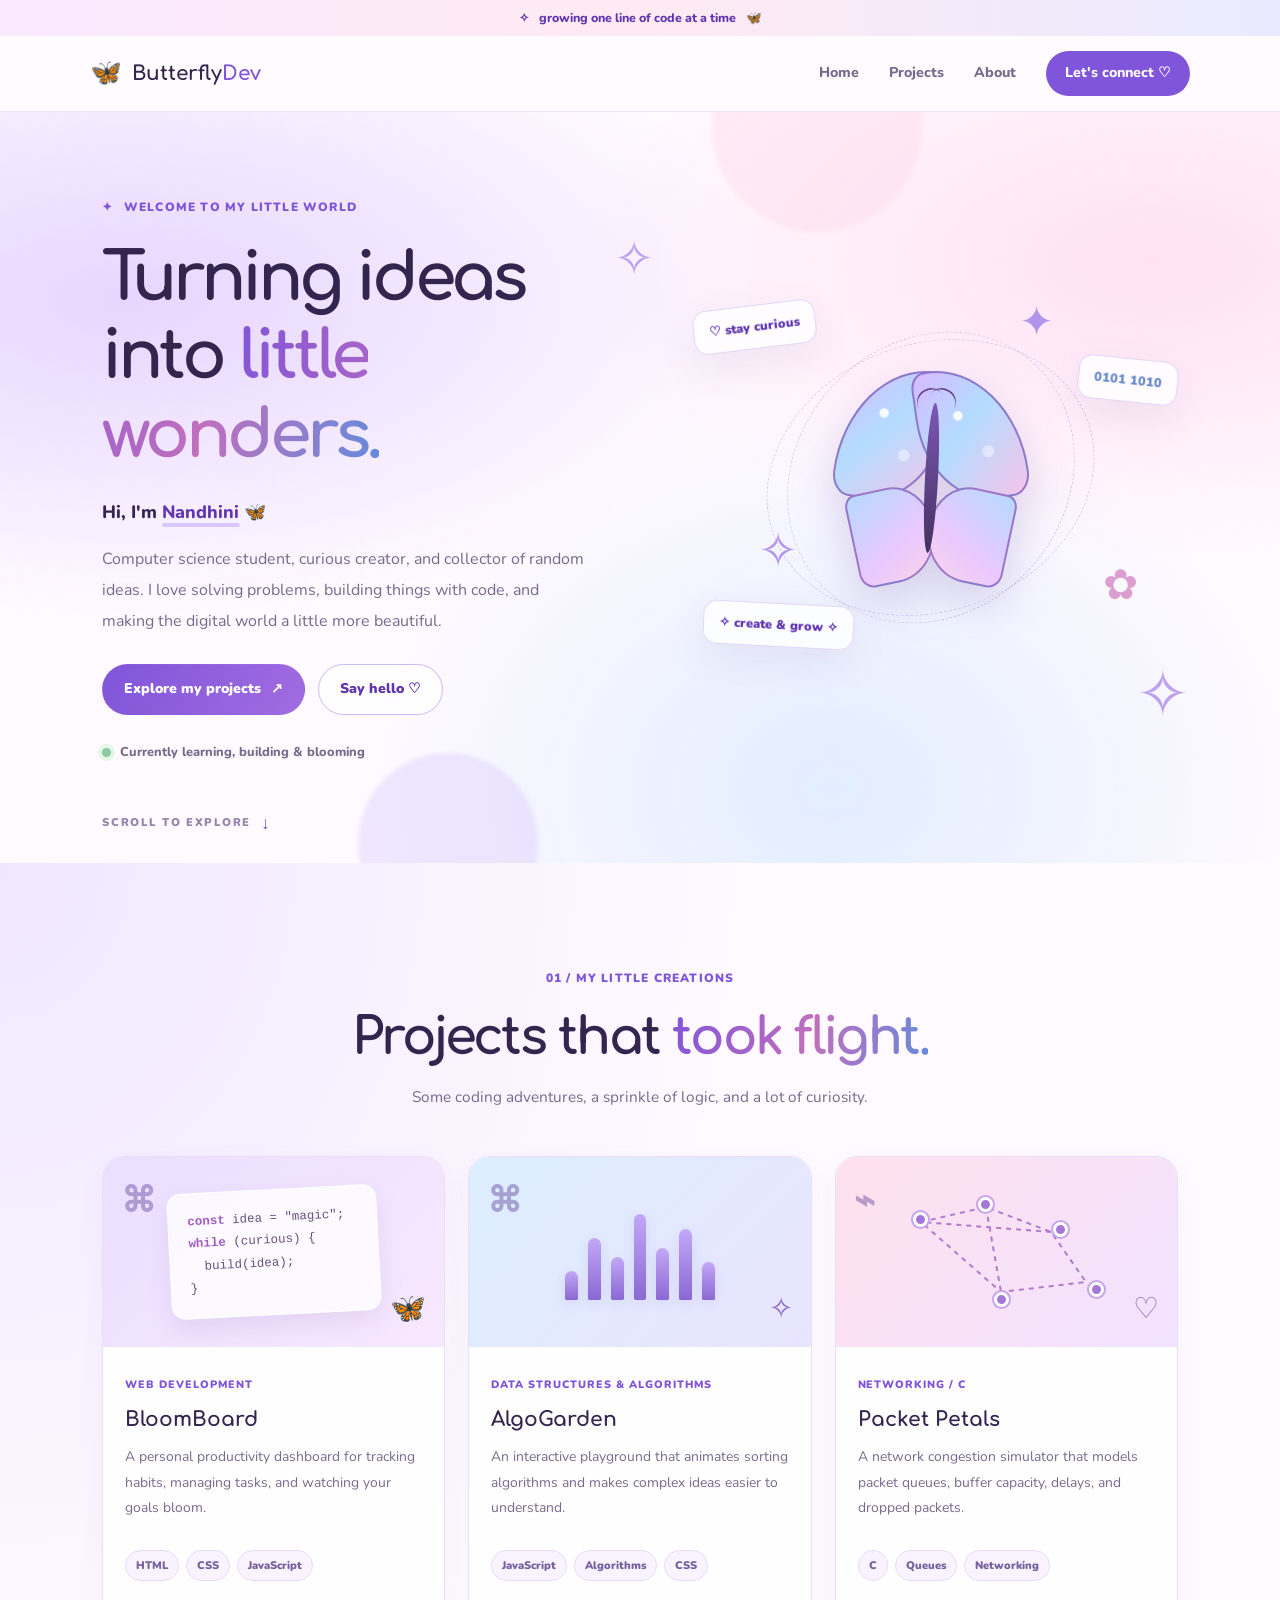
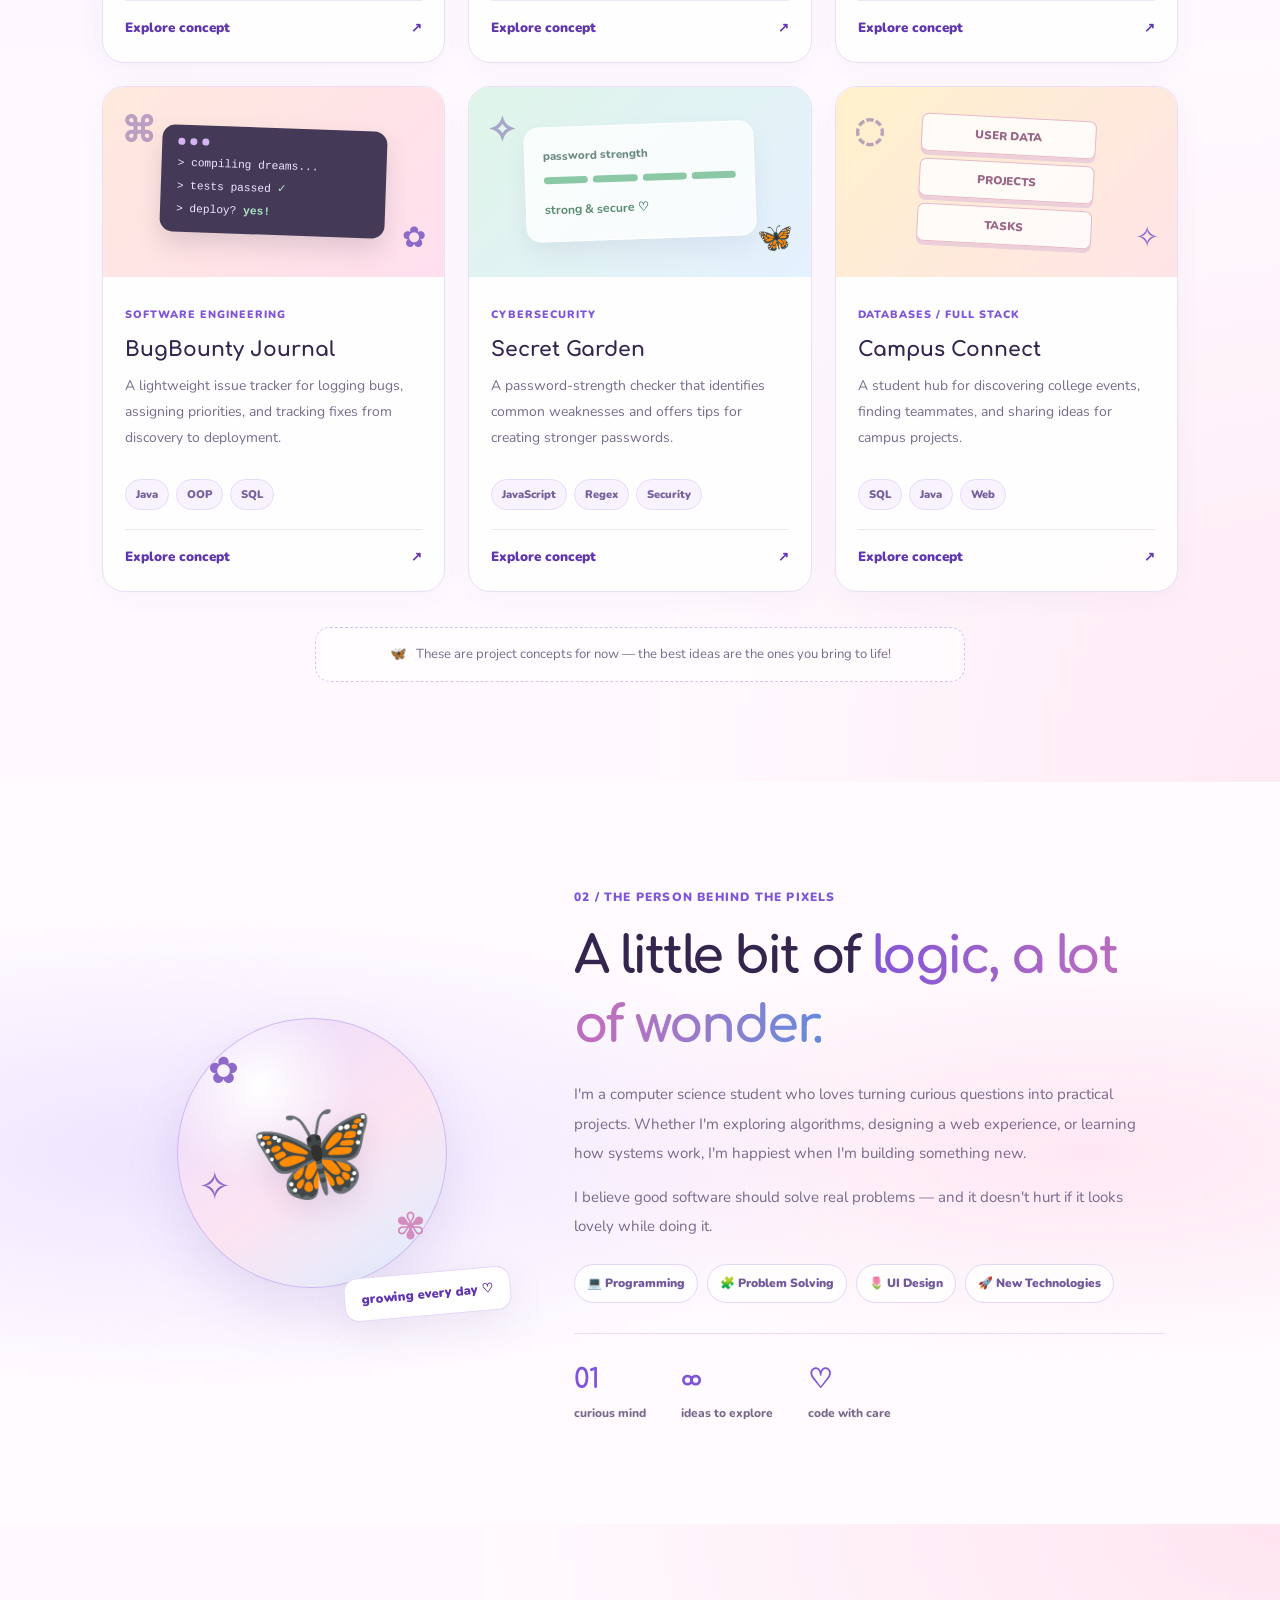
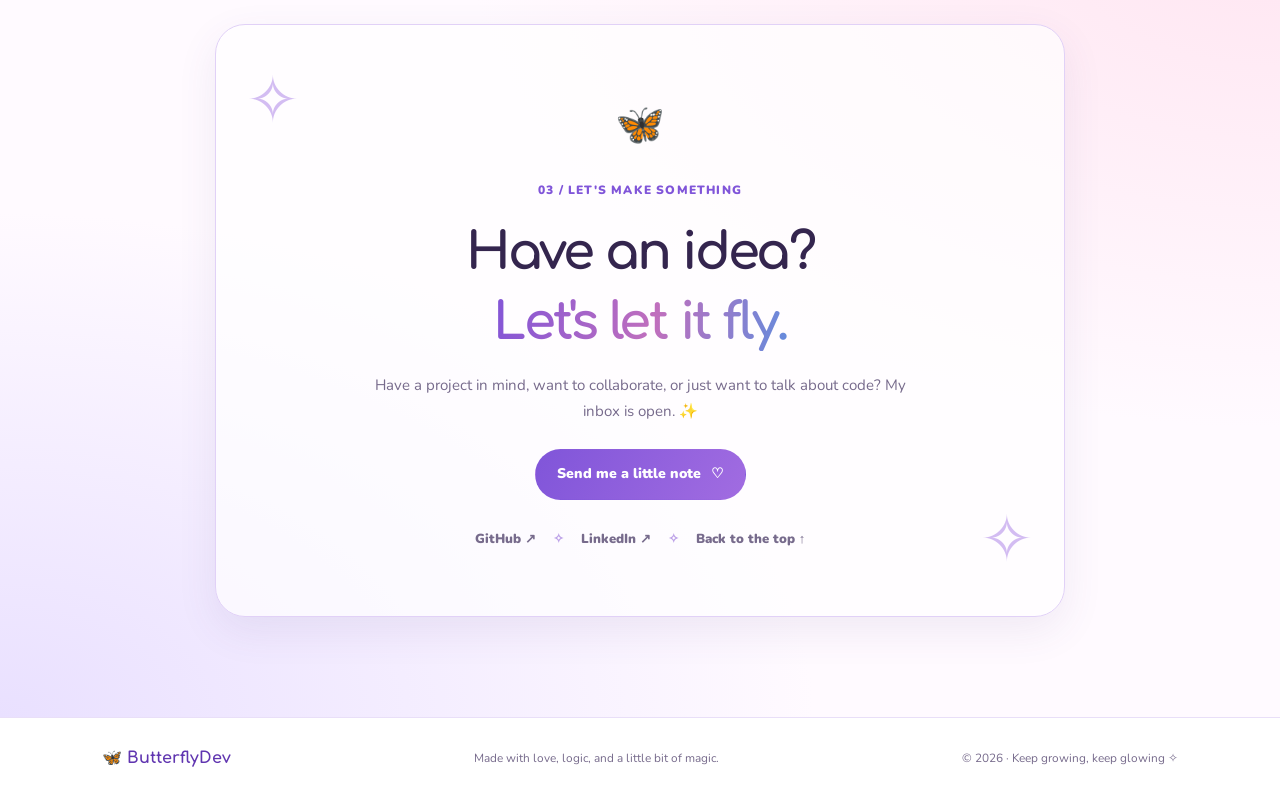
==== commit 80dc0706: "Portfolio website" ====
--- a/index.html
+++ b/index.html
@@ -1,451 +1,308 @@
+
 <!DOCTYPE html>
 <html lang="en">
 <head>
-  <meta charset="UTF-8" />
-  <meta name="viewport" content="width=device-width, initial-scale=1.0" />
-  <meta name="theme-color" content="#efedf8" />
-  <meta name="description" content="Kritika Agarwala — CSE student, developer, and curious builder." />
-  <title>Kritika Agarwala — Portfolio</title>
+  <meta charset="UTF-8">
+  <meta name="viewport" content="width=device-width, initial-scale=1.0">
+  <meta name="theme-color" content="#f8f3ff">
+  <meta name="description" content="A little corner of the internet for code, creativity, and butterflies.">
+  <title>ButterflyDev 🦋 | A Little Digital Garden</title>
+
   <link rel="preconnect" href="https://fonts.googleapis.com">
   <link rel="preconnect" href="https://fonts.gstatic.com" crossorigin>
-  <link href="https://fonts.googleapis.com/css2?family=Bricolage+Grotesque:opsz,wdth,wght@12..96,75..100,400..800&family=Newsreader:ital,opsz,wght@0,6..72,400..600;1,6..72,400..600&display=swap" rel="stylesheet">
-  <link rel="stylesheet" href="style.css" />
+  <link href="https://fonts.googleapis.com/css2?family=Comfortaa:wght@400;500;600;700&family=Nunito:wght@400;600;700;800;900&display=swap" rel="stylesheet">
+
+  <link rel="stylesheet" href="style.css">
+  <script src="script.js" defer></script>
 </head>
 <body>
-  <div class="grain" aria-hidden="true"></div>
-
-  <header class="topbar">
-    <a class="wordmark" href="#home" aria-label="Kritika Agarwala, back to top">
-      <span class="mark">K.</span>
-      <span class="wordmark-name">Kritika Agarwala</span>
+
+  <div class="top-note">
+    <span>✧</span> growing one line of code at a time <span>🦋</span>
+  </div>
+
+  <header class="navbar">
+    <a href="#home" class="brand">
+      <span class="brand-icon">🦋</span>
+      <span>Butterfly<span class="brand-accent">Dev</span></span>
     </a>
 
-    <nav class="nav-links" aria-label="Main navigation">
-      <a href="#work">Work</a>
+    <button class="menu-toggle" id="menu-toggle"
+      aria-label="Toggle navigation" aria-expanded="false">☰</button>
+
+    <nav id="nav-menu">
+      <a href="#home">Home</a>
+      <a href="#projects">Projects</a>
       <a href="#about">About</a>
-      <a href="#lab">Lab notes</a>
-      <a class="nav-cta" href="#contact">Contact</a>
+      <a href="#contact" class="nav-cta">Let's connect ♡</a>
     </nav>
-
-    <button class="theme-toggle" id="themeToggle" aria-label="Switch between day and night theme" title="Switch theme">
-      <span class="theme-icon" aria-hidden="true">◐</span>
-    </button>
   </header>
 
   <main>
-    <!-- HERO -->
-    <section class="hero section-wrap" id="home">
-      <div class="hero-copy">
-        <p class="hero-status"><span class="status-dot" aria-hidden="true"></span>CSE student, builder in progress</p>
-
-        <h1>I like<br>making<br>ideas<br>work.</h1>
-
-        <p class="hero-intro">
-          I'm Kritika — a computer science student who enjoys untangling problems,
-          building useful things, and figuring out how technology behaves beyond the textbook.
+    <section class="hero" id="home">
+      <div class="hero-glow glow-one"></div>
+      <div class="hero-glow glow-two"></div>
+
+      <div class="hero-content">
+        <div class="eyebrow"><span class="sparkle">✦</span> WELCOME TO MY LITTLE WORLD</div>
+
+        <h1>Turning ideas<br>into <span class="gradient-text">little wonders.</span></h1>
+
+        <p class="hero-subtitle">Hi, I'm <span class="highlight">Nandhini</span> 🦋</p>
+
+        <p class="hero-description">
+          Computer science student, curious creator, and collector of
+          random ideas. I love solving problems, building things with code,
+          and making the digital world a little more beautiful.
         </p>
 
         <div class="hero-actions">
-          <a class="button button-ink" href="#work">See my work</a>
-          <a class="text-link" href="#contact">Say hello</a>
-        </div>
-
-        <p class="hero-learning">
-          <b>Currently learning</b> Java, DSA, frontend and systems thinking.
-        </p>
-      </div>
-
-      <figure class="hero-art" id="heroArt">
-        <svg viewBox="0 0 520 520" role="img" aria-label="Three overlapping circles labelled curiosity, iteration and logic, with a small satellite orbiting them">
-          <g class="orbit">
-            <circle cx="260" cy="260" r="242" fill="none" stroke="var(--ink)" stroke-width="2" stroke-dasharray="1 9" stroke-linecap="round"/>
-            <circle cx="260" cy="18" r="11" fill="var(--ink)"/>
-          </g>
-
-          <g class="p p1"><circle class="c-pink"   cx="205" cy="205" r="150"/></g>
-          <g class="p p2"><circle class="c-blue"   cx="315" cy="205" r="150"/></g>
-          <g class="p p3"><circle class="c-yellow" cx="260" cy="300" r="150"/></g>
-
-          <g class="venn-labels">
-            <text class="lbl lbl-pink"   x="118" y="166">curiosity</text>
-            <text class="lbl lbl-blue"   x="404" y="166">iteration</text>
-            <text class="lbl lbl-yellow" x="260" y="402">logic</text>
-            <text class="lbl-center" x="260" y="258">K.</text>
-          </g>
-        </svg>
-        <figcaption>I like building where all three overlap.</figcaption>
-      </figure>
+          <a href="#projects" class="button button-primary">Explore my projects <span>↗</span></a>
+          <a href="#contact" class="button button-secondary">Say hello ♡</a>
+        </div>
+
+        <div class="hero-footnote">
+          <span class="online-dot"></span>
+          <span>Currently learning, building & blooming</span>
+        </div>
+      </div>
+
+      <div class="hero-visual">
+        <div class="orbit orbit-one"></div>
+        <div class="orbit orbit-two"></div>
+        <div class="hero-butterfly" aria-label="Butterfly illustration" role="img">
+          <span class="wing wing-top-left"></span>
+          <span class="wing wing-bottom-left"></span>
+          <span class="wing wing-top-right"></span>
+          <span class="wing wing-bottom-right"></span>
+          <span class="butterfly-body"></span>
+          <span class="antenna antenna-left"></span>
+          <span class="antenna antenna-right"></span>
+        </div>
+
+        <div class="float-tag tag-one">♡ stay curious</div>
+        <div class="float-tag tag-two">0101 1010</div>
+        <div class="float-tag tag-three">✧ create & grow ✧</div>
+        <span class="decor decor-star">✦</span>
+        <span class="decor decor-sparkle">✧</span>
+        <span class="decor decor-flower">✿</span>
+      </div>
+
+      <a href="#projects" class="scroll-cue">SCROLL TO EXPLORE <span>↓</span></a>
     </section>
 
-    <!-- WORK -->
-    <section class="work section-wrap" id="work">
+    <section class="projects section" id="projects">
       <div class="section-heading">
-        <h2>Things I've built.</h2>
-        <p class="section-note">
-          A mix of working prototypes, research-driven builds, and experiments.
-          Some are still evolving — that's part of the process.
-        </p>
-      </div>
-
-      <div class="filters" role="group" aria-label="Filter projects">
-        <button class="filter active" data-filter="all">All work <span>5</span></button>
-        <button class="filter" data-filter="software">Software</button>
-        <button class="filter" data-filter="research">Research and AI</button>
-        <button class="filter" data-filter="hardware">Hardware and space</button>
-      </div>
-
-      <div class="project-grid" id="projectGrid">
-
-        <!-- CryptoTrace -->
-        <article class="project-card card-blue featured" data-category="software" data-project="cryptotrace">
-          <div class="project-visual">
-            <svg viewBox="0 0 640 300" role="img" aria-label="Illustrative transaction network with one flagged address highlighted">
-              <rect width="640" height="300" rx="16" fill="rgba(8,10,70,.32)"/>
-              <text x="24" y="38" class="t-sm" fill="#fff">Investigation overview</text>
-              <rect x="470" y="20" width="148" height="26" rx="13" fill="none" stroke="#fff" stroke-opacity=".6"/>
-              <text x="544" y="38" text-anchor="middle" class="t-xs" fill="#fff">Prototype · mock data</text>
-
-              <g fill="#fff">
-                <text x="24"  y="92" class="t-num">1,284</text><text x="24"  y="112" class="t-xs" fill-opacity=".8">addresses</text>
-                <text x="170" y="92" class="t-num">47</text>   <text x="170" y="112" class="t-xs" fill-opacity=".8">flagged</text>
-                <text x="270" y="92" class="t-num">3</text>    <text x="270" y="112" class="t-xs" fill-opacity=".8">chains</text>
-              </g>
-
-              <g stroke="#fff" stroke-opacity=".4" stroke-width="1.5" fill="none">
-                <path d="M60 240 L150 170 L235 255 L330 180 L425 250 L520 170 L590 245"/>
-                <path d="M150 170 L330 180 M235 255 L425 250 M60 240 L235 255 M425 250 L590 245 M330 180 L520 170"/>
-              </g>
-              <circle cx="330" cy="180" r="24" fill="none" stroke="#ff5fa2" stroke-width="2" stroke-opacity=".7"/>
-              <g>
-                <circle cx="60"  cy="240" r="7"  fill="#ffc933"/>
-                <circle cx="150" cy="170" r="9"  fill="#ffc933"/>
-                <circle cx="235" cy="255" r="6"  fill="#fff"/>
-                <circle cx="330" cy="180" r="13" fill="#ff5fa2"/>
-                <circle cx="425" cy="250" r="7"  fill="#ffc933"/>
-                <circle cx="520" cy="170" r="10" fill="#ffc933"/>
-                <circle cx="590" cy="245" r="6"  fill="#fff"/>
-              </g>
-            </svg>
-          </div>
-
-          <div class="project-meta">
-            <span class="project-type">Software and cybersecurity</span>
-            <span class="project-status">Team project</span>
-          </div>
-          <h3>CryptoTrace India</h3>
+        <span class="eyebrow">01 / MY LITTLE CREATIONS</span>
+        <h2>Projects that <span class="gradient-text">took flight.</span></h2>
+        <p>Some coding adventures, a sprinkle of logic, and a lot of curiosity.</p>
+      </div>
+
+      <div class="project-grid">
+        <article class="project-card">
+          <div class="project-art art-lilac">
+            <span class="art-symbol">⌘</span>
+            <div class="mini-code">
+              <span>const</span> idea = "magic";<br>
+              <span>while</span> (curious) {<br>
+              &nbsp; build(idea);<br>}
+            </div>
+            <span class="art-butterfly">🦋</span>
+          </div>
+          <div class="project-info">
+            <span class="project-category">WEB DEVELOPMENT</span>
+            <h3>BloomBoard</h3>
+            <p>A personal productivity dashboard for tracking habits, managing tasks, and watching your goals bloom.</p>
+            <div class="tech-stack"><span>HTML</span><span>CSS</span><span>JavaScript</span></div>
+            <button class="project-link" data-project="BloomBoard">Explore concept <span>↗</span></button>
+          </div>
+        </article>
+
+        <article class="project-card">
+          <div class="project-art art-blue">
+            <span class="art-symbol">⌘</span>
+            <div class="algorithm-visual">
+              <i style="height: 30%"></i>
+              <i style="height: 65%"></i>
+              <i style="height: 45%"></i>
+              <i style="height: 90%"></i>
+              <i style="height: 55%"></i>
+              <i style="height: 75%"></i>
+              <i style="height: 40%"></i>
+            </div>
+            <span class="art-butterfly">✧</span>
+          </div>
+          <div class="project-info">
+            <span class="project-category">DATA STRUCTURES & ALGORITHMS</span>
+            <h3>AlgoGarden</h3>
+            <p>An interactive playground that animates sorting algorithms and makes complex ideas easier to understand.</p>
+            <div class="tech-stack"><span>JavaScript</span><span>Algorithms</span><span>CSS</span></div>
+            <button class="project-link" data-project="AlgoGarden">Explore concept <span>↗</span></button>
+          </div>
+        </article>
+
+        <article class="project-card">
+          <div class="project-art art-pink">
+            <span class="art-symbol">⌁</span>
+            <div class="network-visual">
+              <span class="node node-a"></span>
+              <span class="node node-b"></span>
+              <span class="node node-c"></span>
+              <span class="node node-d"></span>
+              <span class="node node-e"></span>
+              <svg viewBox="0 0 220 120" aria-hidden="true">
+                <path d="M25 30 L90 15 L155 40 L190 90 L105 100 L25 30 M90 15 L105 100 M155 40 L25 30" />
+              </svg>
+            </div>
+            <span class="art-butterfly">♡</span>
+          </div>
+          <div class="project-info">
+            <span class="project-category">NETWORKING / C</span>
+            <h3>Packet Petals</h3>
+            <p>A network congestion simulator that models packet queues, buffer capacity, delays, and dropped packets.</p>
+            <div class="tech-stack"><span>C</span><span>Queues</span><span>Networking</span></div>
+            <button class="project-link" data-project="Packet Petals">Explore concept <span>↗</span></button>
+          </div>
+        </article>
+
+        <article class="project-card">
+          <div class="project-art art-peach">
+            <span class="art-symbol">⌘</span>
+            <div class="terminal-visual">
+              <div class="terminal-dots"><i></i><i></i><i></i></div>
+              <p>&gt; compiling dreams...</p>
+              <p>&gt; tests passed <span>✓</span></p>
+              <p>&gt; deploy? <b>yes!</b></p>
+            </div>
+            <span class="art-butterfly">✿</span>
+          </div>
+          <div class="project-info">
+            <span class="project-category">SOFTWARE ENGINEERING</span>
+            <h3>BugBounty Journal</h3>
+            <p>A lightweight issue tracker for logging bugs, assigning priorities, and tracking fixes from discovery to deployment.</p>
+            <div class="tech-stack"><span>Java</span><span>OOP</span><span>SQL</span></div>
+            <button class="project-link" data-project="BugBounty Journal">Explore concept <span>↗</span></button>
+          </div>
+        </article>
+
+        <article class="project-card">
+          <div class="project-art art-green">
+            <span class="art-symbol">✧</span>
+            <div class="password-visual">
+              <span>password strength</span>
+              <div class="strength-bars"><i></i><i></i><i></i><i></i></div>
+              <strong>strong & secure ♡</strong>
+            </div>
+            <span class="art-butterfly">🦋</span>
+          </div>
+          <div class="project-info">
+            <span class="project-category">CYBERSECURITY</span>
+            <h3>Secret Garden</h3>
+            <p>A password-strength checker that identifies common weaknesses and offers tips for creating stronger passwords.</p>
+            <div class="tech-stack"><span>JavaScript</span><span>Regex</span><span>Security</span></div>
+            <button class="project-link" data-project="Secret Garden">Explore concept <span>↗</span></button>
+          </div>
+        </article>
+
+        <article class="project-card">
+          <div class="project-art art-yellow">
+            <span class="art-symbol">◌</span>
+            <div class="database-visual">
+              <div class="db-layer">USER DATA</div>
+              <div class="db-layer">PROJECTS</div>
+              <div class="db-layer">TASKS</div>
+            </div>
+            <span class="art-butterfly">✧</span>
+          </div>
+          <div class="project-info">
+            <span class="project-category">DATABASES / FULL STACK</span>
+            <h3>Campus Connect</h3>
+            <p>A student hub for discovering college events, finding teammates, and sharing ideas for campus projects.</p>
+            <div class="tech-stack"><span>SQL</span><span>Java</span><span>Web</span></div>
+            <button class="project-link" data-project="Campus Connect">Explore concept <span>↗</span></button>
+          </div>
+        </article>
+      </div>
+
+      <p class="project-disclaimer">
+        <span>🦋</span> These are project concepts for now — the best ideas are the ones you bring to life!
+      </p>
+    </section>
+
+    <section class="about section" id="about">
+      <div class="about-layout">
+        <div class="about-art">
+          <div class="about-art-circle">
+            <span class="about-big-butterfly">🦋</span>
+            <span class="about-flower flower-one">✿</span>
+            <span class="about-flower flower-two">✾</span>
+            <span class="about-flower flower-three">✧</span>
+          </div>
+          <div class="about-sticker">growing every day ♡</div>
+        </div>
+
+        <div class="about-content">
+          <span class="eyebrow">02 / THE PERSON BEHIND THE PIXELS</span>
+          <h2>A little bit of <span class="gradient-text">logic, a lot of wonder.</span></h2>
           <p>
-            A blockchain-forensics decision-support dashboard concept for tracing suspicious
-            crypto flows, exploring transaction networks, and organizing risk signals for authorized investigations.
-          </p>
-          <ul class="tag-row">
-            <li>React</li><li>REST APIs</li><li>PostgreSQL</li><li>Risk graphs</li>
-          </ul>
-          <button class="card-link open-project" data-id="cryptotrace">Open project notes</button>
-        </article>
-
-        <!-- Expense tracker -->
-        <article class="project-card card-yellow" data-category="software" data-project="expense">
-          <div class="project-visual">
-            <svg viewBox="0 0 400 240" role="img" aria-label="Receipt showing a monthly spend bar chart">
-              <rect x="40" y="16" width="320" height="210" rx="12" fill="#fffdf6"/>
-              <text x="64" y="50" class="t-xs" fill="#17133f">Monthly spend</text>
-              <text x="64" y="86" class="t-num" fill="#17133f">₹ 4,820</text>
-              <g fill="#17133f">
-                <rect x="64"  y="149" width="22" height="35" rx="3"/>
-                <rect x="100" y="128" width="22" height="56" rx="3"/>
-                <rect x="136" y="142" width="22" height="42" rx="3"/>
-                <rect x="172" y="114" width="22" height="70" rx="3" fill="#ff5fa2"/>
-                <rect x="208" y="154" width="22" height="30" rx="3"/>
-                <rect x="244" y="133" width="22" height="51" rx="3"/>
-                <rect x="280" y="122" width="22" height="62" rx="3"/>
-              </g>
-              <line x1="56" y1="188" x2="318" y2="188" stroke="#17133f" stroke-width="2"/>
-              <g class="t-xs" fill="#17133f">
-                <text x="64" y="208">Food</text><text x="172" y="208">Travel</text><text x="266" y="208">Other</text>
-              </g>
-              <g transform="rotate(10 312 66)">
-                <rect x="268" y="46" width="88" height="40" rx="6" fill="none" stroke="#ff5fa2" stroke-width="2.5"/>
-                <text x="312" y="62" text-anchor="middle" class="t-xs" fill="#ff5fa2">File</text>
-                <text x="312" y="78" text-anchor="middle" class="t-xs" fill="#ff5fa2">based</text>
-              </g>
-            </svg>
-          </div>
-
-          <div class="project-meta">
-            <span class="project-type">Software</span>
-            <span class="project-status">Built</span>
-          </div>
-          <h3>Expense Tracker</h3>
-          <p>
-            A lightweight expense manager with add, search, edit, delete, category and date filters,
-            summaries, and CSV export — built with a C backend and web interface.
-          </p>
-          <ul class="tag-row">
-            <li>C</li><li>HTML/CSS/JS</li><li>File handling</li>
-          </ul>
-          <button class="card-link open-project" data-id="expense">Open project notes</button>
-        </article>
-
-        <!-- Genome -->
-        <article class="project-card card-pink" data-category="research" data-project="genome">
-          <div class="project-visual">
-            <svg viewBox="0 0 400 240" role="img" aria-label="Double helix with graph nodes on its strands">
-              <g stroke="#17133f" stroke-opacity=".55" stroke-width="2">
-                <line x1="10" y1="91" x2="10" y2="129"/><line x1="30" y1="61" x2="30" y2="159"/><line x1="50" y1="50" x2="50" y2="170"/><line x1="70" y1="61" x2="70" y2="159"/><line x1="90" y1="91" x2="90" y2="129"/><line x1="110" y1="129" x2="110" y2="91"/><line x1="130" y1="159" x2="130" y2="61"/><line x1="150" y1="170" x2="150" y2="50"/><line x1="170" y1="159" x2="170" y2="61"/><line x1="190" y1="129" x2="190" y2="91"/><line x1="210" y1="91" x2="210" y2="129"/><line x1="230" y1="61" x2="230" y2="159"/><line x1="250" y1="50" x2="250" y2="170"/><line x1="270" y1="61" x2="270" y2="159"/><line x1="290" y1="91" x2="290" y2="129"/><line x1="310" y1="129" x2="310" y2="91"/><line x1="330" y1="159" x2="330" y2="61"/><line x1="350" y1="170" x2="350" y2="50"/><line x1="370" y1="159" x2="370" y2="61"/><line x1="390" y1="129" x2="390" y2="91"/>
-              </g>
-              <path d="M0 110 C40 30 60 30 100 110 S160 190 200 110 S260 30 300 110 S360 190 400 110" fill="none" stroke="#17133f" stroke-width="5" stroke-linecap="round"/>
-              <path d="M0 110 C40 190 60 190 100 110 S160 30 200 110 S260 190 300 110 S360 30 400 110" fill="none" stroke="#fff" stroke-width="5" stroke-linecap="round"/>
-              <g fill="#ffc933" stroke="#17133f" stroke-width="2.5">
-                <circle cx="50"  cy="50"  r="8"/><circle cx="150" cy="50"  r="8"/><circle cx="250" cy="50"  r="8"/><circle cx="350" cy="50"  r="8"/>
-                <circle cx="50"  cy="170" r="8"/><circle cx="150" cy="170" r="8"/><circle cx="250" cy="170" r="8"/><circle cx="350" cy="170" r="8"/>
-              </g>
-              <text x="200" y="224" text-anchor="middle" class="t-sm" fill="#17133f">Graph neural networks × genomic data</text>
-            </svg>
-          </div>
-
-          <div class="project-meta">
-            <span class="project-type">Research and AI</span>
-            <span class="project-status">Concept</span>
-          </div>
-          <h3>Genomic Analysis with Graph Neural Networks</h3>
-          <p>
-            Researching a graph-based bioinformatics workflow that could connect genomic features
-            and biological relationships, with a focus on finding suitable datasets and a defensible research gap.
-          </p>
-          <ul class="tag-row">
-            <li>GNNs</li><li>Bioinformatics</li><li>Python</li><li>Dataset research</li>
-          </ul>
-          <button class="card-link open-project" data-id="genome">Open project notes</button>
-        </article>
-
-        <!-- Antariksh -->
-        <article class="project-card card-violet" data-category="hardware" data-project="antariksh">
-          <div class="project-visual">
-            <svg viewBox="0 0 400 240" role="img" aria-label="Multi-well payload plate in orbit with an impedance curve beneath it">
-              <g fill="#fff">
-                <circle cx="30"  cy="40"  r="2"   fill-opacity=".9"/><circle cx="82"  cy="22"  r="1.5" fill-opacity=".6"/>
-                <circle cx="150" cy="34"  r="2.5" fill-opacity=".8"/><circle cx="238" cy="18"  r="1.5" fill-opacity=".7"/>
-                <circle cx="322" cy="36"  r="2"   fill-opacity=".9"/><circle cx="372" cy="70"  r="1.5" fill-opacity=".6"/>
-                <circle cx="22"  cy="130" r="1.5" fill-opacity=".6"/><circle cx="378" cy="158" r="2"   fill-opacity=".8"/>
-                <circle cx="46"  cy="214" r="2"   fill-opacity=".7"/><circle cx="350" cy="218" r="1.5" fill-opacity=".9"/>
-                <circle cx="290" cy="206" r="2"   fill-opacity=".5"/><circle cx="110" cy="222" r="1.5" fill-opacity=".6"/>
-              </g>
-              <g transform="rotate(-12 200 125)">
-                <ellipse cx="200" cy="125" rx="185" ry="60" fill="none" stroke="#ffc933" stroke-width="1.5" stroke-dasharray="3 7" stroke-linecap="round"/>
-                <circle cx="374" cy="104" r="7" fill="#ffc933"/>
-              </g>
-              <rect x="100" y="78" width="200" height="94" rx="12" fill="#2b2183" stroke="#ffc933" stroke-width="2.5"/>
-              <g stroke="#ffc933" stroke-width="2" fill="none">
-                <circle cx="135" cy="110" r="15"/><circle cx="185" cy="110" r="15"/><circle cx="235" cy="110" r="15"/><circle cx="285" cy="110" r="15"/>
-                <circle cx="135" cy="148" r="15"/><circle cx="185" cy="148" r="15"/><circle cx="235" cy="148" r="15"/><circle cx="285" cy="148" r="15"/>
-              </g>
-              <circle cx="135" cy="110" r="10" fill="#ffc933"/>
-              <circle cx="235" cy="110" r="10" fill="#ffc933"/>
-              <circle cx="185" cy="148" r="10" fill="#ff5fa2"/>
-              <circle cx="285" cy="148" r="10" fill="#ffc933"/>
-              <path d="M110 208 C140 180 160 180 190 204 S250 220 290 194" fill="none" stroke="#ffc933" stroke-width="2.5" stroke-linecap="round"/>
-              <text x="24" y="196" class="t-xs" fill="#fff" fill-opacity=".85">EIS</text>
-            </svg>
-          </div>
-
-          <div class="project-meta">
-            <span class="project-type">Space and instrumentation</span>
-            <span class="project-status">Team contribution</span>
-          </div>
-          <h3>Microgravity Biofilm Payload</h3>
-          <p>
-            Contributing to payload planning around quorum-sensing inhibition in
-            <i>Pseudomonas aeruginosa</i>, with EIS as the primary measurement and optical checks for growth and fluorescence.
-          </p>
-          <ul class="tag-row">
-            <li>EIS</li><li>Embedded systems</li><li>Sensor scheduling</li><li>Payload design</li>
-          </ul>
-          <button class="card-link open-project" data-id="antariksh">Open project notes</button>
-        </article>
-
-        <!-- PCB -->
-        <article class="project-card card-teal" data-category="hardware" data-project="pcb">
-          <div class="project-visual">
-            <svg viewBox="0 0 400 240" role="img" aria-label="Single-layer PCB layout with an LDR, MOSFET, resistor and LED">
-              <rect x="30" y="16" width="340" height="208" rx="14" fill="#0b5d4e"/>
-              <g fill="none" stroke="#ffc933" stroke-width="4" stroke-linecap="round" stroke-linejoin="round">
-                <path d="M95 109 V157 H130"/>
-                <path d="M180 157 H208 V122"/>
-                <path d="M196 122 V190 H325 V150"/>
-                <path d="M220 122 V138 H295 V150"/>
-                <path d="M119 85 H190"/>
-              </g>
-              <g fill="#ffc933">
-                <circle cx="196" cy="122" r="5"/><circle cx="208" cy="122" r="5"/><circle cx="220" cy="122" r="5"/>
-                <circle cx="295" cy="150" r="5"/><circle cx="325" cy="150" r="5"/>
-              </g>
-              <circle cx="95" cy="85" r="24" fill="#ecdcab" stroke="#17133f" stroke-width="2"/>
-              <path d="M80 74 H110 L80 80 H110 L80 86 H110 L80 92 H110 L80 98 H110" fill="none" stroke="#17133f" stroke-width="1.8"/>
-              <rect x="190" y="70" width="36" height="36" rx="4" fill="#0a2a24"/>
-              <text x="208" y="93" text-anchor="middle" class="t-xs" fill="#fff">Q1</text>
-              <rect x="130" y="150" width="50" height="14" rx="5" fill="#ecdcab"/>
-              <circle cx="310" cy="90" r="26" fill="#ff5fa2" fill-opacity=".35"/>
-              <circle cx="310" cy="90" r="15" fill="#ff5fa2"/>
-              <g fill="#17133f" stroke="#ffc933" stroke-width="2">
-                <circle cx="52" cy="38" r="5"/><circle cx="348" cy="38" r="5"/><circle cx="52" cy="202" r="5"/><circle cx="348" cy="202" r="5"/>
-              </g>
-              <g class="t-xs" fill="#fff" fill-opacity=".9">
-                <text x="72" y="130">LDR</text><text x="334" y="68">D1</text>
-              </g>
-              <text x="72" y="212" class="t-xs" fill="#fff" fill-opacity=".85">Single layer, rev. A</text>
-            </svg>
-          </div>
-
-          <div class="project-meta">
-            <span class="project-type">Hardware</span>
-            <span class="project-status">Lab project</span>
-          </div>
-          <h3>LDR Night-Light PCB</h3>
-          <p>
-            A KiCad learning project exploring a light-dependent resistor circuit, MOSFET switching,
-            LED output, component placement, and single-layer PCB routing constraints.
-          </p>
-          <ul class="tag-row">
-            <li>KiCad</li><li>Electronics</li><li>PCB layout</li>
-          </ul>
-          <button class="card-link open-project" data-id="pcb">Open project notes</button>
-        </article>
-      </div>
-
-      <p class="work-footnote">More experiments and class projects are in the lab notes below.</p>
-    </section>
-
-    <!-- ABOUT -->
-    <section class="about section-wrap" id="about">
-      <div class="section-heading">
-        <h2>Curious by default.</h2>
-      </div>
-
-      <div class="about-grid">
-        <blockquote class="about-note">
-          <p>I'm interested in the space between understanding something and making it useful.</p>
-          <footer>The way I like to learn</footer>
-        </blockquote>
-
-        <div class="about-copy">
-          <p>
-            I'm a second-year B.E. Computer Science student at R. V. College of Engineering.
-            I'm strengthening my foundations in Java and data structures while learning by building:
-            small tools, web interfaces, research prototypes, and projects that cross into hardware and space systems.
+            I'm a computer science student who loves turning curious
+            questions into practical projects. Whether I'm exploring
+            algorithms, designing a web experience, or learning how
+            systems work, I'm happiest when I'm building something new.
           </p>
           <p>
-            I value clear reasoning, practical experiments, and understanding why a solution works —
-            not just getting it to run.
+            I believe good software should solve real problems —
+            and it doesn't hurt if it looks lovely while doing it.
           </p>
 
-          <div class="skill-columns">
-            <div>
-              <h3>Languages</h3>
-              <ul class="chips"><li>C</li><li>Java</li><li>Python basics</li><li>JavaScript</li></ul>
-            </div>
-            <div>
-              <h3>Tools and areas</h3>
-              <ul class="chips"><li>Git</li><li>React</li><li>PostgreSQL</li><li>KiCad</li><li>ML basics</li></ul>
-            </div>
+          <div class="interest-tags">
+            <span>💻 Programming</span>
+            <span>🧩 Problem Solving</span>
+            <span>🌷 UI Design</span>
+            <span>🚀 New Technologies</span>
+          </div>
+
+          <div class="about-facts">
+            <div><strong>01</strong><span>curious mind</span></div>
+            <div><strong>∞</strong><span>ideas to explore</span></div>
+            <div><strong>♡</strong><span>code with care</span></div>
           </div>
         </div>
       </div>
     </section>
 
-    <!-- LAB NOTES -->
-    <section class="lab section-wrap" id="lab">
-      <div class="section-heading">
-        <h2>Small things count.</h2>
-        <p class="section-note">
-          Not every useful learning experience becomes a polished app.
-          These are the other things I've explored.
+    <section class="contact section" id="contact">
+      <div class="contact-card">
+        <span class="contact-butterfly">🦋</span>
+        <span class="eyebrow">03 / LET'S MAKE SOMETHING</span>
+        <h2>Have an idea?<br><span class="gradient-text">Let's let it fly.</span></h2>
+        <p>
+          Have a project in mind, want to collaborate, or just want to
+          talk about code? My inbox is open. ✨
         </p>
-      </div>
-
-      <div class="lab-list">
-        <article class="lab-item" style="--dot: var(--c-pink)">
-          <span class="lab-dot" aria-hidden="true"></span>
-          <div>
-            <h3>Expeyes LED &amp; diode experiments</h3>
-            <p>Measured LED voltage behaviour across colours and explored diode clipping in electronics practical work.</p>
-          </div>
-          <span class="lab-kind">Electronics</span>
-        </article>
-
-        <article class="lab-item" style="--dot: var(--c-blue)">
-          <span class="lab-dot" aria-hidden="true"></span>
-          <div>
-            <h3>EL Connect — Team Finder</h3>
-            <p>A college collaboration concept for finding teammates by year, branch, interests, and team status.</p>
-          </div>
-          <span class="lab-kind">Product idea</span>
-        </article>
-
-        <article class="lab-item" style="--dot: var(--c-yellow)">
-          <span class="lab-dot" aria-hidden="true"></span>
-          <div>
-            <h3>SmartFix campus reporting</h3>
-            <p>A proposed lightweight system for reporting campus infrastructure issues and tracking resolution.</p>
-          </div>
-          <span class="lab-kind">Social good</span>
-        </article>
-
-        <article class="lab-item" style="--dot: var(--c-teal)">
-          <span class="lab-dot" aria-hidden="true"></span>
-          <div>
-            <h3>E-commerce website prototype</h3>
-            <p>Exploring a storefront interface, product discovery, and a more considered frontend experience using web fundamentals.</p>
-          </div>
-          <span class="lab-kind">Web design</span>
-        </article>
-      </div>
-    </section>
-
-    <!-- CONTACT -->
-    <section class="contact section-wrap" id="contact">
-      <div class="contact-card">
-        <svg class="contact-circles" viewBox="0 0 400 400" aria-hidden="true">
-          <g class="cp"><circle cx="150" cy="200" r="125" fill="#ff5fa2"/></g>
-          <g class="cp"><circle cx="255" cy="200" r="125" fill="#ffc933"/></g>
-        </svg>
-
-        <h2>Have a good<br>problem?</h2>
-        <p class="contact-copy">
-          I'm always up for learning with people who like asking questions,
-          testing ideas, and building things that matter.
-        </p>
-        <a class="button button-yellow" href="mailto:your.email@example.com" id="emailLink">Get in touch</a>
-        <p class="edit-hint">Before publishing: replace the placeholder email and add your links.</p>
-      </div>
-
-      <div class="contact-bottom">
-        <span>Kritika Agarwala © 2026</span>
-        <span>Made with HTML, CSS and a little curiosity</span>
-        <a href="#home">Back to top</a>
+        <a class="button button-primary" href="mailto:your.email@example.com" id="email-link">
+          Send me a little note <span>♡</span>
+        </a>
+
+        <div class="social-links">
+          <a href="https://github.com/" target="_blank" rel="noopener noreferrer">GitHub ↗</a>
+          <span>✧</span>
+          <a href="https://www.linkedin.com/" target="_blank" rel="noopener noreferrer">LinkedIn ↗</a>
+          <span>✧</span>
+          <a href="#home">Back to the top ↑</a>
+        </div>
       </div>
     </section>
   </main>
 
-  <dialog class="project-dialog" id="projectDialog" aria-labelledby="dialogTitle">
-    <button class="dialog-close" id="dialogClose" aria-label="Close project details">×</button>
-    <p class="dialog-kicker" id="dialogEyebrow">Project notes</p>
-    <h2 id="dialogTitle">Project title</h2>
-    <p class="dialog-lead" id="dialogDescription"></p>
-
-    <div class="dialog-detail">
-      <h3>What it explores</h3>
-      <p id="dialogDetails"></p>
-    </div>
-
-    <div class="dialog-detail">
-      <h3>Status</h3>
-      <p id="dialogStatus"></p>
-    </div>
-
-    <ul class="dialog-tags" id="dialogTags"></ul>
-  </dialog>
-
+  <footer>
+    <a class="footer-brand" href="#home">🦋 ButterflyDev</a>
+    <p>Made with love, logic, and a little bit of magic.</p>
+    <p>© <span id="year"></span> · Keep growing, keep glowing ✧</p>
+  </footer>
+
+  <button id="back-to-top" aria-label="Back to top">↑</button>
   <div class="toast" id="toast" role="status" aria-live="polite"></div>
-  <script src="script.js"></script>
+
 </body>
-</html>+</html>
--- a/style.css
+++ b/style.css
@@ -1,825 +1,1448 @@
-/* ==========================================================
-   Kritika Agarwala — portfolio
-   Concept: a risograph print. Three inks (blue, pink, yellow)
-   overprint on cool paper; where they overlap, new colours appear.
-   ========================================================== */
+
+/* ======================================
+   BUTTERFLYDEV — DREAMY DIGITAL GARDEN
+   ====================================== */
 
 :root {
-  /* Inks — these stay the same in both themes */
-  --c-blue: #3a50ff;
-  --c-pink: #ff5fa2;
-  --c-yellow: #ffc933;
-  --c-teal: #27c2a6;
-  --c-violet: #34289a;
-  --deep: #17133f;
-
-  /* Paper and text — these flip in night mode */
-  --paper: #efedf8;
-  --ink: #17133f;
-  --ink-soft: #4b4772;
-  --focus: #3a50ff;
-  --blend: multiply;
-  --center-text: #ffffff;
-
-  --display: "Bricolage Grotesque", "Trebuchet MS", system-ui, sans-serif;
-  --serif: "Newsreader", Georgia, "Times New Roman", serif;
-
-  --pad: clamp(1.25rem, 4vw, 3.5rem);
-  --maxw: 1320px;
-}
-
-body.dark {
-  --paper: #121036;
-  --ink: #f1eefc;
-  --ink-soft: #b8b3df;
-  --focus: #ffd34d;
-  --blend: screen;
-  --center-text: #17133f;
-}
-
-*, *::before, *::after { box-sizing: border-box; }
+  --ink: #34254e;
+  --muted: #776b8c;
+  --purple: #8055d9;
+  --purple-dark: #6035b0;
+  --lavender: #e9ddff;
+  --pink: #ffd9e9;
+  --blue: #d8eaff;
+  --mint: #dff5e9;
+  --cream: #fffbff;
+  --border: #e9dff8;
+  --shadow: 0 14px 40px rgba(90, 63, 135, 0.09);
+}
+
+* {
+  margin: 0;
+  padding: 0;
+  box-sizing: border-box;
+}
 
 html {
-  scroll-padding-top: 5rem;
-  -webkit-text-size-adjust: 100%;
-}
-
-@media (prefers-reduced-motion: no-preference) {
-  html { scroll-behavior: smooth; }
+  scroll-behavior: smooth;
+  scroll-padding-top: 95px;
 }
 
 body {
-  margin: 0;
-  background: var(--paper);
+  background: var(--cream);
   color: var(--ink);
-  font-family: var(--serif);
-  font-size: 1.125rem;
-  line-height: 1.65;
-  transition: background-color .35s ease, color .35s ease;
+  font-family: "Nunito", sans-serif;
+  line-height: 1.75;
   overflow-x: hidden;
 }
 
-h1, h2, h3, p, ul, blockquote, figure { margin: 0; }
-ul { padding: 0; list-style: none; }
-
-a { color: inherit; }
-
-:focus-visible {
-  outline: 3px solid var(--focus);
-  outline-offset: 3px;
-  border-radius: 4px;
-}
-
-/* Paper grain */
-.grain {
-  position: fixed;
-  inset: 0;
-  z-index: 100;
-  pointer-events: none;
-  opacity: .22;
-  mix-blend-mode: multiply;
-  background-image: url("data:image/svg+xml,%3Csvg xmlns='http://www.w3.org/2000/svg' width='220' height='220'%3E%3Cfilter id='n'%3E%3CfeTurbulence type='fractalNoise' baseFrequency='.8' numOctaves='2' stitchTiles='stitch'/%3E%3CfeColorMatrix values='0 0 0 0 .09 0 0 0 0 .07 0 0 0 0 .25 0 0 0 .6 0'/%3E%3C/filter%3E%3Crect width='100%25' height='100%25' filter='url(%23n)'/%3E%3C/svg%3E");
-}
-body.dark .grain { mix-blend-mode: screen; opacity: .12; }
-
-/* ---------- Shared layout ---------- */
-.section-wrap {
-  width: 100%;
-  max-width: var(--maxw);
-  margin-inline: auto;
-  padding: clamp(4rem, 9vw, 8rem) var(--pad);
-}
-
-.section-heading {
-  display: flex;
-  flex-wrap: wrap;
-  align-items: flex-end;
+a {
+  text-decoration: none;
+  color: inherit;
+}
+
+button {
+  font: inherit;
+}
+
+button,
+a {
+  -webkit-tap-highlight-color: transparent;
+}
+
+button:focus-visible,
+a:focus-visible {
+  outline: 3px solid var(--purple);
+  outline-offset: 4px;
+}
+
+::selection {
+  color: white;
+  background: var(--purple);
+}
+
+.top-note {
+  display: flex;
+  justify-content: center;
+  align-items: center;
+  gap: 10px;
+  padding: 7px 14px;
+  background: linear-gradient(90deg, #f9e9ff, #ffeaf3, #e9eaff);
+  color: var(--purple-dark);
+  font-size: 0.78rem;
+  font-weight: 800;
+  text-align: center;
+}
+
+.navbar {
+  min-height: 76px;
+  padding: 13px 7%;
+  display: flex;
+  align-items: center;
   justify-content: space-between;
-  gap: 1.25rem 4rem;
-  margin-bottom: clamp(1.75rem, 4vw, 3rem);
-}
-
-h2 {
-  font-family: var(--display);
-  font-weight: 800;
-  font-variation-settings: "wdth" 88;
-  font-size: clamp(2.8rem, 7vw, 6rem);
-  line-height: .95;
-  letter-spacing: -.04em;
-}
-
-.section-note {
-  max-width: 34ch;
-  color: var(--ink-soft);
-  font-size: 1.15rem;
-  line-height: 1.55;
-}
-
-/* ---------- Header ---------- */
-.topbar {
+  gap: 25px;
   position: sticky;
   top: 0;
-  z-index: 50;
-  display: flex;
+  z-index: 100;
+  background: rgba(255, 251, 255, 0.92);
+  border-bottom: 1px solid rgba(233, 223, 248, 0.8);
+  transition: box-shadow 0.25s ease, background 0.25s ease;
+}
+
+.navbar.scrolled {
+  box-shadow: 0 8px 28px rgba(90, 63, 135, 0.08);
+  backdrop-filter: blur(14px);
+}
+
+.brand,
+.footer-brand {
+  display: inline-flex;
+  align-items: center;
+  gap: 10px;
+  font-family: "Comfortaa", cursive;
+  font-size: 1.25rem;
+  font-weight: 700;
+  white-space: nowrap;
+}
+
+.brand-icon {
+  font-size: 1.6rem;
+  animation: flutter 3s ease-in-out infinite;
+}
+
+.brand-accent {
+  color: var(--purple);
+}
+
+.navbar nav {
+  display: flex;
+  align-items: center;
+  gap: 30px;
+}
+
+.navbar nav a {
+  color: var(--muted);
+  font-size: 0.89rem;
+  font-weight: 800;
+  transition: color 0.2s ease;
+}
+
+.navbar nav a:hover {
+  color: var(--purple);
+}
+
+.navbar nav .nav-cta {
+  color: white;
+  background: var(--purple);
+  padding: 10px 19px;
+  border-radius: 999px;
+}
+
+.navbar nav .nav-cta:hover {
+  color: white;
+  background: var(--purple-dark);
+}
+
+.menu-toggle {
+  display: none;
+  border: 1px solid var(--border);
+  border-radius: 12px;
+  padding: 6px 12px;
+  background: white;
+  color: var(--purple);
+  font-size: 1.3rem;
+  cursor: pointer;
+}
+
+/* HERO */
+
+.hero {
+  min-height: 640px;
+  padding: 80px 8% 100px;
+  display: grid;
+  grid-template-columns: 1.05fr 0.95fr;
+  align-items: center;
+  gap: 35px;
+  position: relative;
+  isolation: isolate;
+  overflow: hidden;
+  background:
+    radial-gradient(ellipse at 10% 25%, rgba(226, 207, 255, 0.85), transparent 40%),
+    radial-gradient(ellipse at 90% 20%, rgba(255, 216, 238, 0.75), transparent 35%),
+    radial-gradient(ellipse at 65% 90%, rgba(216, 232, 255, 0.75), transparent 40%),
+    #fffaff;
+}
+
+.hero::before,
+.hero::after {
+  content: "✧";
+  position: absolute;
+  color: #bda0f0;
+  font-size: 3rem;
+  z-index: -1;
+  animation: twinkle 3s ease-in-out infinite;
+}
+
+.hero::before {
+  top: 14%;
+  left: 48%;
+}
+
+.hero::after {
+  right: 7%;
+  bottom: 15%;
+  font-size: 4rem;
+  animation-delay: 1s;
+}
+
+.hero-glow {
+  position: absolute;
+  border-radius: 50%;
+  filter: blur(2px);
+  z-index: -1;
+  pointer-events: none;
+}
+
+.glow-one {
+  width: 210px;
+  height: 210px;
+  background: rgba(255, 218, 236, 0.45);
+  top: -90px;
+  right: 28%;
+}
+
+.glow-two {
+  width: 180px;
+  height: 180px;
+  background: rgba(211, 195, 255, 0.35);
+  bottom: -70px;
+  left: 28%;
+}
+
+.eyebrow {
+  display: inline-block;
+  color: var(--purple);
+  font-size: 0.75rem;
+  font-weight: 900;
+  letter-spacing: 0.1em;
+}
+
+.sparkle {
+  margin-right: 6px;
+}
+
+.hero h1 {
+  margin-top: 20px;
+  font-family: "Comfortaa", cursive;
+  font-size: clamp(2.8rem, 5.2vw, 5rem);
+  font-weight: 700;
+  line-height: 1.18;
+  letter-spacing: -0.06em;
+}
+
+.gradient-text {
+  color: var(--purple);
+  background: linear-gradient(100deg, #8255d7, #c06fbd 55%, #648bdc);
+  background-clip: text;
+  -webkit-background-clip: text;
+  -webkit-text-fill-color: transparent;
+}
+
+.hero-subtitle {
+  margin-top: 22px;
+  font-size: 1.12rem;
+  font-weight: 800;
+}
+
+.highlight {
+  color: var(--purple-dark);
+  text-decoration: underline;
+  text-decoration-color: #d9c6ff;
+  text-decoration-thickness: 4px;
+  text-underline-offset: 5px;
+}
+
+.hero-description {
+  max-width: 490px;
+  margin-top: 15px;
+  color: var(--muted);
+  font-size: 1rem;
+  line-height: 1.95;
+}
+
+.hero-actions {
+  display: flex;
+  flex-wrap: wrap;
+  gap: 13px;
+  margin-top: 27px;
+}
+
+.button {
+  display: inline-flex;
+  align-items: center;
+  justify-content: center;
+  gap: 10px;
+  min-height: 48px;
+  padding: 12px 21px;
+  border: 1px solid transparent;
+  border-radius: 999px;
+  font-size: 0.88rem;
+  font-weight: 900;
+  cursor: pointer;
+  transition: transform 0.2s ease, box-shadow 0.2s ease,
+    background 0.2s ease;
+}
+
+.button:hover {
+  transform: translateY(-4px);
+  box-shadow: 0 10px 25px rgba(106, 68, 180, 0.16);
+}
+
+.button-primary {
+  background: linear-gradient(120deg, #8055d9, #a16ce1);
+  color: white;
+}
+
+.button-primary:hover {
+  background: var(--purple-dark);
+}
+
+.button-secondary {
+  color: var(--purple-dark);
+  border-color: #cdb8f5;
+  background: rgba(255, 255, 255, 0.75);
+}
+
+.hero-footnote {
+  display: flex;
+  align-items: center;
+  gap: 9px;
+  margin-top: 26px;
+  color: var(--muted);
+  font-size: 0.8rem;
+  font-weight: 800;
+}
+
+.online-dot {
+  width: 9px;
+  height: 9px;
+  border-radius: 50%;
+  background: #8acb9f;
+  box-shadow: 0 0 0 4px #e3f6e8;
+}
+
+/* BUTTERFLY ILLUSTRATION */
+
+.hero-visual {
+  min-height: 430px;
+  display: grid;
+  place-items: center;
+  position: relative;
+}
+
+.orbit {
+  position: absolute;
+  border: 1px dashed rgba(145, 112, 208, 0.35);
+  border-radius: 50%;
+  pointer-events: none;
+}
+
+.orbit-one {
+  width: 335px;
+  height: 335px;
+  transform: rotate(-20deg) scaleY(0.8);
+}
+
+.orbit-two {
+  width: 270px;
+  height: 385px;
+  transform: rotate(42deg) scaleY(0.8);
+}
+
+.hero-butterfly {
+  width: 240px;
+  height: 260px;
+  position: relative;
+  filter: drop-shadow(0 18px 22px rgba(99, 66, 161, 0.2));
+  animation: butterfly-hover 4s ease-in-out infinite;
+  z-index: 2;
+}
+
+.wing {
+  position: absolute;
+  display: block;
+  border: 2px solid rgba(111, 75, 177, 0.65);
+  background:
+    radial-gradient(circle at 40% 35%, rgba(255, 255, 255, 0.9) 0 4%, transparent 5%),
+    radial-gradient(circle at 65% 65%, rgba(255, 255, 255, 0.45) 0 5%, transparent 6%),
+    linear-gradient(135deg, #d7baff, #b3dcff 45%, #f6c4e9);
+}
+
+.wing-top-left {
+  width: 105px;
+  height: 135px;
+  top: 25px;
+  left: 18px;
+  border-radius: 95% 15% 75% 20%;
+  transform: rotate(8deg);
+  transform-origin: right bottom;
+}
+
+.wing-bottom-left {
+  width: 83px;
+  height: 95px;
+  top: 132px;
+  left: 30px;
+  border-radius: 20% 70% 80% 25%;
+  transform: rotate(-12deg);
+  transform-origin: right top;
+  background: linear-gradient(150deg, #b7d9ff, #e9c8ff 60%, #f9d5e9);
+}
+
+.wing-top-right {
+  width: 105px;
+  height: 135px;
+  top: 25px;
+  right: 18px;
+  border-radius: 15% 95% 20% 75%;
+  transform: rotate(-8deg);
+  transform-origin: left bottom;
+}
+
+.wing-bottom-right {
+  width: 83px;
+  height: 95px;
+  top: 132px;
+  right: 30px;
+  border-radius: 70% 20% 25% 80%;
+  transform: rotate(12deg);
+  transform-origin: left top;
+  background: linear-gradient(210deg, #b7d9ff, #e9c8ff 60%, #f9d5e9);
+}
+
+.butterfly-body {
+  position: absolute;
+  width: 13px;
+  height: 150px;
+  top: 55px;
+  left: calc(50% - 6px);
+  z-index: 3;
+  border-radius: 50%;
+  background: linear-gradient(#7d57b7, #44315e);
+  transform: rotate(3deg);
+}
+
+.antenna {
+  position: absolute;
+  width: 28px;
+  height: 28px;
+  top: 40px;
+  border-top: 2px solid #65448c;
+  border-radius: 50%;
+  z-index: 4;
+}
+
+.antenna-left {
+  left: 106px;
+  transform: rotate(-30deg);
+}
+
+.antenna-right {
+  left: 117px;
+  transform: rotate(30deg);
+}
+
+.float-tag {
+  position: absolute;
+  z-index: 5;
+  padding: 10px 15px;
+  border: 1px solid rgba(224, 210, 249, 0.9);
+  border-radius: 14px;
+  background: rgba(255, 255, 255, 0.8);
+  box-shadow: var(--shadow);
+  backdrop-filter: blur(10px);
+  color: var(--purple-dark);
+  font-size: 0.8rem;
+  font-weight: 900;
+}
+
+.tag-one {
+  top: 42px;
+  left: 2%;
+  transform: rotate(-7deg);
+}
+
+.tag-two {
+  top: 95px;
+  right: 0;
+  transform: rotate(6deg);
+  color: #6a8cc8;
+}
+
+.tag-three {
+  bottom: 45px;
+  left: 4%;
+  transform: rotate(3deg);
+}
+
+.decor {
+  position: absolute;
+  color: #b394ec;
+  font-size: 2.6rem;
+  animation: twinkle 3s ease-in-out infinite;
+}
+
+.decor-star {
+  top: 24px;
+  right: 25%;
+}
+
+.decor-sparkle {
+  left: 15%;
+  bottom: 100px;
+  font-size: 3rem;
+  animation-delay: 1s;
+}
+
+.decor-flower {
+  right: 8%;
+  bottom: 70px;
+  color: #dc9dcf;
+}
+
+.scroll-cue {
+  position: absolute;
+  bottom: 25px;
+  left: 8%;
+  display: flex;
+  gap: 10px;
+  align-items: center;
+  color: #9584aa;
+  font-size: 0.7rem;
+  font-weight: 900;
+  letter-spacing: 0.14em;
+}
+
+.scroll-cue span {
+  color: var(--purple);
+  font-size: 1.1rem;
+}
+
+/* SHARED SECTION STYLING */
+
+.section {
+  padding: 100px 8%;
+}
+
+.section-heading {
+  max-width: 700px;
+  margin: 0 auto 45px;
+  text-align: center;
+}
+
+.section-heading h2,
+.about-content h2,
+.contact-card h2 {
+  margin-top: 12px;
+  font-family: "Comfortaa", cursive;
+  font-size: clamp(2rem, 4vw, 3.25rem);
+  font-weight: 700;
+  line-height: 1.35;
+  letter-spacing: -0.05em;
+}
+
+.section-heading p {
+  margin-top: 12px;
+  color: var(--muted);
+  font-size: 0.96rem;
+}
+
+/* PROJECTS */
+
+.projects {
+  background:
+    radial-gradient(ellipse at 0 0, #f0e7ff, transparent 42%),
+    radial-gradient(ellipse at 100% 100%, #ffeaf5, transparent 35%),
+    #fffaff;
+}
+
+.project-grid {
+  max-width: 1120px;
+  margin: 0 auto;
+  display: grid;
+  grid-template-columns: repeat(3, minmax(0, 1fr));
+  gap: 23px;
+}
+
+.project-card {
+  background: rgba(255, 255, 255, 0.9);
+  border: 1px solid var(--border);
+  border-radius: 22px;
+  overflow: hidden;
+  box-shadow: 0 8px 28px rgba(90, 63, 135, 0.045);
+  transition: transform 0.25s ease, box-shadow 0.25s ease;
+}
+
+.project-card:hover {
+  transform: translateY(-7px);
+  box-shadow: 0 18px 38px rgba(90, 63, 135, 0.12);
+}
+
+.project-art {
+  height: 190px;
+  display: grid;
+  place-items: center;
+  position: relative;
+  overflow: hidden;
+}
+
+.art-lilac {
+  background: linear-gradient(135deg, #eadfff, #f8e8ff);
+}
+
+.art-blue {
+  background: linear-gradient(135deg, #dceeff, #e9e4ff);
+}
+
+.art-pink {
+  background: linear-gradient(135deg, #ffe1ed, #f1e2ff);
+}
+
+.art-peach {
+  background: linear-gradient(135deg, #ffe9dd, #ffdfef);
+}
+
+.art-green {
+  background: linear-gradient(135deg, #dff5e9, #e5f1ff);
+}
+
+.art-yellow {
+  background: linear-gradient(135deg, #fff1cb, #ffe4e8);
+}
+
+.art-symbol {
+  position: absolute;
+  top: 13px;
+  left: 18px;
+  color: rgba(103, 70, 158, 0.45);
+  font-size: 2.2rem;
+  font-weight: 900;
+}
+
+.art-butterfly {
+  position: absolute;
+  right: 18px;
+  bottom: 13px;
+  font-size: 1.8rem;
+  color: #8d6ac8;
+}
+
+.mini-code {
+  width: 210px;
+  padding: 17px 19px;
+  border: 1px solid rgba(255, 255, 255, 0.9);
+  border-radius: 14px;
+  background: rgba(255, 255, 255, 0.78);
+  box-shadow: 0 10px 25px rgba(90, 63, 135, 0.1);
+  color: #63527e;
+  font-family: monospace;
+  font-size: 0.78rem;
+  line-height: 1.8;
+  transform: rotate(-3deg);
+}
+
+.mini-code span {
+  color: #a15cc2;
+  font-weight: bold;
+}
+
+.algorithm-visual {
+  height: 95px;
+  width: 180px;
+  display: flex;
+  align-items: flex-end;
+  justify-content: center;
+  gap: 10px;
+  padding: 0 15px;
+}
+
+.algorithm-visual i {
+  flex: 1;
+  max-width: 19px;
+  background: linear-gradient(to top, #8a68d4, #c3a8f6);
+  border-radius: 7px 7px 2px 2px;
+  box-shadow: 0 4px 12px rgba(113, 82, 176, 0.12);
+}
+
+.network-visual {
+  position: relative;
+  width: 220px;
+  height: 120px;
+}
+
+.network-visual svg {
+  position: absolute;
+  inset: 0;
+  width: 100%;
+  height: 100%;
+  fill: none;
+  stroke: #b17acb;
+  stroke-width: 2;
+  stroke-dasharray: 5 5;
+}
+
+.node {
+  position: absolute;
+  z-index: 2;
+  width: 15px;
+  height: 15px;
+  border: 3px solid white;
+  border-radius: 50%;
+  background: #a477d8;
+  box-shadow: 0 0 0 2px #c5a5eb;
+}
+
+.node-a { left: 17px; top: 20px; }
+.node-b { left: 82px; top: 5px; }
+.node-c { right: 48px; top: 30px; }
+.node-d { right: 12px; bottom: 15px; }
+.node-e { left: 98px; bottom: 5px; }
+
+.terminal-visual {
+  width: 225px;
+  padding: 13px 16px;
+  border-radius: 13px;
+  background: #453958;
+  box-shadow: 0 12px 25px rgba(69, 57, 88, 0.17);
+  color: #f0e8ff;
+  font-family: monospace;
+  font-size: 0.7rem;
+  line-height: 1.8;
+  transform: rotate(2deg);
+}
+
+.terminal-dots {
+  display: flex;
+  gap: 5px;
+  margin-bottom: 8px;
+}
+
+.terminal-dots i {
+  width: 7px;
+  height: 7px;
+  background: #d5b4f5;
+  border-radius: 50%;
+}
+
+.terminal-visual p + p {
+  margin-top: 3px;
+}
+
+.terminal-visual p span,
+.terminal-visual p b {
+  color: #a9e8c1;
+}
+
+.password-visual {
+  width: 230px;
+  padding: 18px;
+  border: 1px solid white;
+  border-radius: 15px;
+  background: rgba(255, 255, 255, 0.8);
+  box-shadow: 0 12px 25px rgba(90, 63, 135, 0.08);
+  transform: rotate(-2deg);
+}
+
+.password-visual > span {
+  display: block;
+  color: #6c8b83;
+  font-size: 0.72rem;
+  font-weight: 800;
+}
+
+.strength-bars {
+  display: flex;
+  gap: 5px;
+  margin: 11px 0;
+}
+
+.strength-bars i {
+  height: 7px;
+  flex: 1;
+  border-radius: 10px;
+  background: #8bc9a6;
+}
+
+.password-visual strong {
+  color: #598c70;
+  font-size: 0.77rem;
+}
+
+.database-visual {
+  width: 175px;
+  display: grid;
+  gap: 7px;
+  transform: rotate(3deg);
+}
+
+.db-layer {
+  padding: 8px 15px;
+  border: 1px solid #e8b9c9;
+  border-radius: 7px;
+  background: rgba(255, 255, 255, 0.8);
+  box-shadow: 0 4px 0 #edcfda;
+  color: #9c6888;
+  font-size: 0.72rem;
+  font-weight: 900;
+  text-align: center;
+}
+
+.project-info {
+  padding: 22px;
+}
+
+.project-category {
+  color: var(--purple);
+  font-size: 0.67rem;
+  font-weight: 900;
+  letter-spacing: 0.09em;
+}
+
+.project-info h3 {
+  margin: 8px 0;
+  font-family: "Comfortaa", cursive;
+  font-size: 1.27rem;
+  font-weight: 700;
+  line-height: 1.5;
+}
+
+.project-info > p {
+  min-height: 90px;
+  color: var(--muted);
+  font-size: 0.87rem;
+  line-height: 1.85;
+}
+
+.tech-stack {
+  display: flex;
+  flex-wrap: wrap;
+  gap: 7px;
+  margin-top: 16px;
+}
+
+.tech-stack span {
+  padding: 5px 10px;
+  border: 1px solid #e7dcf8;
+  border-radius: 999px;
+  background: #f8f3ff;
+  color: #77609e;
+  font-size: 0.69rem;
+  font-weight: 900;
+}
+
+.project-link {
+  display: flex;
+  width: 100%;
   align-items: center;
   justify-content: space-between;
-  gap: 1rem;
-  padding: .85rem var(--pad);
-  background: var(--paper);
-  background: color-mix(in srgb, var(--paper) 88%, transparent);
-  -webkit-backdrop-filter: blur(10px);
-  backdrop-filter: blur(10px);
-}
-
-.wordmark {
-  display: inline-flex;
+  gap: 10px;
+  margin-top: 19px;
+  padding-top: 15px;
+  border: 0;
+  border-top: 1px solid #eee6f6;
+  background: transparent;
+  color: var(--purple-dark);
+  font-size: 0.84rem;
+  font-weight: 900;
+  text-align: left;
+  cursor: pointer;
+}
+
+.project-link span {
+  transition: transform 0.2s ease;
+}
+
+.project-link:hover span {
+  transform: translate(4px, -3px);
+}
+
+.project-disclaimer {
+  max-width: 650px;
+  display: flex;
   align-items: center;
-  gap: .65rem;
-  text-decoration: none;
-  font-family: var(--display);
-  font-weight: 700;
-  font-size: 1.05rem;
-  letter-spacing: -.01em;
-}
-
-.mark {
+  justify-content: center;
+  gap: 10px;
+  margin: 35px auto 0;
+  padding: 15px 18px;
+  border: 1px dashed #d7c3f2;
+  border-radius: 15px;
+  background: rgba(255, 255, 255, 0.65);
+  color: var(--muted);
+  font-size: 0.82rem;
+  text-align: center;
+}
+
+/* ABOUT */
+
+.about {
+  background:
+    radial-gradient(ellipse at 15% 50%, #eee4ff, transparent 45%),
+    radial-gradient(ellipse at 85% 50%, #ffe7f3, transparent 40%),
+    #fffbff;
+}
+
+.about-layout {
+  max-width: 1050px;
+  margin: 0 auto;
+  display: grid;
+  grid-template-columns: 0.8fr 1.2fr;
+  align-items: center;
+  gap: 65px;
+}
+
+.about-art {
+  min-height: 350px;
   display: grid;
   place-items: center;
-  width: 2.5rem;
-  height: 2.5rem;
-  border-radius: 50%;
-  background: var(--c-pink);
-  color: var(--deep);
-  font-weight: 800;
-  font-size: 1.05rem;
-}
-
-.nav-links {
-  display: flex;
-  align-items: center;
-  gap: clamp(.9rem, 2.4vw, 2rem);
-  margin-left: auto;
-  font-family: var(--display);
-  font-weight: 600;
-  font-size: 1rem;
-}
-
-.nav-links a {
-  text-decoration: none;
-  text-decoration-thickness: 3px;
-  text-underline-offset: 6px;
-}
-.nav-links a:hover { text-decoration: underline; text-decoration-color: var(--c-pink); }
-
-.nav-links .nav-cta {
-  padding: .45rem 1.1rem;
-  border-radius: 999px;
-  background: var(--ink);
-  color: var(--paper);
-}
-.nav-links .nav-cta:hover { text-decoration: none; background: var(--c-blue); color: #fff; }
-
-.theme-toggle {
+  position: relative;
+}
+
+.about-art-circle {
+  width: 270px;
+  height: 270px;
   display: grid;
   place-items: center;
-  width: 2.75rem;
-  height: 2.75rem;
-  border: 2px solid var(--ink);
+  position: relative;
+  border: 1px solid rgba(193, 167, 238, 0.7);
   border-radius: 50%;
-  background: transparent;
-  color: var(--ink);
-  font-size: 1.25rem;
-  cursor: pointer;
-  transition: background-color .2s, color .2s, transform .3s;
-}
-.theme-toggle:hover { background: var(--ink); color: var(--paper); transform: rotate(40deg); }
-
-/* ---------- Hero ---------- */
-.hero {
-  display: grid;
-  grid-template-columns: minmax(0, 1.05fr) minmax(0, .95fr);
+  background:
+    radial-gradient(circle at 30% 25%, white, transparent 35%),
+    linear-gradient(145deg, #e9dcff, #fce4f2 55%, #dbeeff);
+  box-shadow: 0 25px 55px rgba(111, 77, 168, 0.13);
+}
+
+.about-big-butterfly {
+  font-size: 6.3rem;
+  filter: drop-shadow(0 10px 15px rgba(90, 63, 135, 0.15));
+  animation: butterfly-hover 4s ease-in-out infinite;
+}
+
+.about-flower {
+  position: absolute;
+  color: #8e69c9;
+  font-size: 2.3rem;
+}
+
+.flower-one {
+  top: 20px;
+  left: 30px;
+}
+
+.flower-two {
+  right: 20px;
+  bottom: 28px;
+  color: #d28cbd;
+}
+
+.flower-three {
+  left: 20px;
+  bottom: 65px;
+  font-size: 2.5rem;
+}
+
+.about-sticker {
+  position: absolute;
+  bottom: 12px;
+  right: -2px;
+  padding: 10px 16px;
+  border: 1px solid #e6d7fa;
+  border-radius: 14px;
+  background: white;
+  color: var(--purple-dark);
+  box-shadow: var(--shadow);
+  font-size: 0.8rem;
+  font-weight: 900;
+  transform: rotate(-5deg);
+}
+
+.about-content h2 {
+  margin-bottom: 20px;
+}
+
+.about-content > p {
+  margin-bottom: 15px;
+  color: var(--muted);
+  font-size: 0.94rem;
+  line-height: 1.95;
+}
+
+.interest-tags {
+  display: flex;
+  flex-wrap: wrap;
+  gap: 9px;
+  margin-top: 22px;
+}
+
+.interest-tags span {
+  padding: 8px 12px;
+  border: 1px solid #e3d6f6;
+  border-radius: 999px;
+  background: rgba(255, 255, 255, 0.8);
+  color: #71589a;
+  font-size: 0.75rem;
+  font-weight: 900;
+}
+
+.about-facts {
+  display: flex;
+  flex-wrap: wrap;
+  gap: 35px;
+  margin-top: 30px;
+  padding-top: 22px;
+  border-top: 1px solid #e8dff4;
+}
+
+.about-facts div {
+  display: flex;
+  flex-direction: column;
+}
+
+.about-facts strong {
+  color: var(--purple);
+  font-family: "Comfortaa", cursive;
+  font-size: 1.7rem;
+}
+
+.about-facts span {
+  color: var(--muted);
+  font-size: 0.75rem;
+  font-weight: 800;
+}
+
+/* CONTACT */
+
+.contact {
+  background:
+    radial-gradient(ellipse at 0 100%, #e9e0ff, transparent 45%),
+    radial-gradient(ellipse at 100% 0, #ffe5f1, transparent 45%),
+    #fffaff;
+}
+
+.contact-card {
+  max-width: 850px;
+  margin: 0 auto;
+  padding: 65px 30px;
+  position: relative;
+  overflow: hidden;
+  border: 1px solid #e1d1f7;
+  border-radius: 30px;
+  background: rgba(255, 255, 255, 0.7);
+  box-shadow: var(--shadow);
+  text-align: center;
+}
+
+.contact-card::before,
+.contact-card::after {
+  content: "✧";
+  position: absolute;
+  color: #c1a1ed;
+  font-size: 4rem;
+  opacity: 0.7;
+}
+
+.contact-card::before {
+  top: 20px;
+  left: 30px;
+}
+
+.contact-card::after {
+  right: 30px;
+  bottom: 20px;
+}
+
+.contact-butterfly {
+  display: block;
+  margin-bottom: 15px;
+  font-size: 2.5rem;
+}
+
+.contact-card h2 {
+  margin: 15px 0;
+}
+
+.contact-card > p {
+  max-width: 550px;
+  margin: 0 auto 25px;
+  color: var(--muted);
+  font-size: 0.94rem;
+}
+
+.contact-card .button {
+  position: relative;
+  z-index: 2;
+}
+
+.social-links {
+  display: flex;
+  flex-wrap: wrap;
+  justify-content: center;
   align-items: center;
-  gap: clamp(1.5rem, 4vw, 4rem);
-  padding-top: clamp(1.5rem, 4vw, 3.5rem);
-  padding-bottom: clamp(3rem, 7vw, 6rem);
-}
-
-.hero-status {
-  display: inline-flex;
-  align-items: center;
-  gap: .6rem;
-  margin-bottom: 1.5rem;
-  padding: .4rem 1rem .4rem .8rem;
-  border: 2px solid var(--ink);
-  border-radius: 999px;
-  font-family: var(--display);
-  font-weight: 600;
-  font-size: .95rem;
-}
-
-.status-dot {
-  width: .7rem;
-  height: .7rem;
-  border-radius: 50%;
-  background: var(--c-teal);
-}
-
-h1 {
-  font-family: var(--display);
-  font-weight: 800;
-  font-variation-settings: "wdth" 86;
-  font-size: clamp(4rem, 10.5vw, 9.5rem);
-  line-height: .88;
-  letter-spacing: -.05em;
-}
-
-.hero-intro {
-  max-width: 34rem;
-  margin-top: 2rem;
-  font-size: clamp(1.15rem, 1.6vw, 1.35rem);
-  line-height: 1.6;
-}
-
-.hero-actions {
+  gap: 17px;
+  margin-top: 28px;
+  color: var(--muted);
+  font-size: 0.82rem;
+  font-weight: 900;
+}
+
+.social-links a {
+  transition: color 0.2s ease;
+}
+
+.social-links a:hover {
+  color: var(--purple);
+}
+
+.social-links span {
+  color: #bda2e8;
+}
+
+/* FOOTER */
+
+footer {
+  padding: 26px 8%;
   display: flex;
   flex-wrap: wrap;
   align-items: center;
-  gap: 1.25rem 2rem;
-  margin-top: 2rem;
-}
-
-.button {
-  display: inline-block;
-  padding: .9rem 1.7rem;
-  border-radius: 999px;
-  text-decoration: none;
-  font-family: var(--display);
-  font-weight: 700;
-  font-size: 1.05rem;
-  transition: transform .2s ease, background-color .2s ease, color .2s ease;
-}
-.button:hover { transform: translateY(-3px); }
-
-.button-ink { background: var(--ink); color: var(--paper); }
-.button-ink:hover { background: var(--c-blue); color: #fff; }
-
-.button-yellow { background: var(--c-yellow); color: var(--deep); }
-.button-yellow:hover { background: #fff; }
-
-.text-link {
-  font-family: var(--display);
-  font-weight: 700;
-  font-size: 1.05rem;
-  text-decoration: underline;
-  text-decoration-color: var(--c-pink);
-  text-decoration-thickness: 4px;
-  text-underline-offset: 6px;
-}
-.text-link:hover { text-decoration-color: var(--c-blue); }
-body.dark .text-link:hover { text-decoration-color: var(--c-yellow); }
-
-.hero-learning {
-  margin-top: 2.25rem;
-  color: var(--ink-soft);
-  font-size: 1.05rem;
-}
-.hero-learning b {
-  margin-right: .4rem;
-  color: var(--ink);
-  font-family: var(--display);
-  font-weight: 700;
-}
-
-/* Hero art: three overprinting circles */
-.hero-art {
-  width: 100%;
-  max-width: 600px;
-  justify-self: end;
-}
-
-.hero-art svg {
-  display: block;
-  width: 100%;
-  height: auto;
-  overflow: visible;
-  isolation: isolate;
-}
-
-.hero-art figcaption {
-  margin-top: 1rem;
+  justify-content: space-between;
+  gap: 13px 25px;
+  border-top: 1px solid var(--border);
+  background: white;
+}
+
+.footer-brand {
+  color: var(--purple-dark);
+  font-size: 1rem;
+}
+
+footer p {
+  color: var(--muted);
+  font-size: 0.74rem;
   text-align: center;
-  color: var(--ink-soft);
-  font-style: italic;
-  font-size: 1.05rem;
-}
-
-.p {
-  mix-blend-mode: var(--blend);
-  transition: transform .6s cubic-bezier(.2, .7, .2, 1);
-}
-.p1 { transform: translate(calc(var(--mx, 0) * -16px), calc(var(--my, 0) * -12px)); }
-.p2 { transform: translate(calc(var(--mx, 0) * 12px),  calc(var(--my, 0) * -16px)); }
-.p3 { transform: translate(calc(var(--mx, 0) * 4px),   calc(var(--my, 0) * 18px)); }
-
-.c-pink   { fill: var(--c-pink); }
-.c-blue   { fill: var(--c-blue); }
-.c-yellow { fill: var(--c-yellow); }
-
-.lbl {
-  font-family: var(--display);
-  font-weight: 700;
-  font-size: 23px;
-  text-anchor: middle;
-  letter-spacing: -.01em;
-}
-.lbl-pink, .lbl-yellow { fill: var(--deep); }
-.lbl-blue { fill: #fff; }
-
-.lbl-center {
-  fill: var(--center-text);
-  font-family: var(--display);
-  font-weight: 800;
-  font-size: 64px;
-  text-anchor: middle;
-  letter-spacing: -.04em;
-}
-
-.orbit {
-  transform-origin: 260px 260px;
-  animation: orbit 48s linear infinite;
-}
-
-@keyframes orbit { to { transform: rotate(360deg); } }
-
-/* The one orchestrated page-load moment */
-@media (prefers-reduced-motion: no-preference) {
-  .p circle {
-    transform-box: fill-box;
-    transform-origin: center;
-    animation: ink-down 1s cubic-bezier(.2, .8, .2, 1) both;
-  }
-  .p2 circle { animation-delay: .14s; }
-  .p3 circle { animation-delay: .28s; }
-  .venn-labels { animation: fade-in .6s ease 1s both; }
-}
-
-@media (prefers-reduced-motion: reduce) {
-  .orbit { animation: none; }
-  .p { transition: none; }
-}
-
-@keyframes ink-down {
-  from { transform: scale(.35); opacity: 0; }
-  to   { transform: scale(1);   opacity: 1; }
-}
-@keyframes fade-in { from { opacity: 0; } to { opacity: 1; } }
-
-/* ---------- Work ---------- */
-.filters {
-  display: flex;
-  flex-wrap: wrap;
-  gap: .6rem;
-  margin-bottom: clamp(1.5rem, 3vw, 2.25rem);
-}
-
-.filter {
-  display: inline-flex;
-  align-items: center;
-  gap: .5rem;
-  padding: .55rem 1.15rem;
-  border: 2px solid var(--ink);
-  border-radius: 999px;
-  background: transparent;
-  color: var(--ink);
-  font-family: var(--display);
-  font-weight: 600;
-  font-size: 1rem;
+}
+
+#back-to-top {
+  position: fixed;
+  right: 24px;
+  bottom: 24px;
+  z-index: 90;
+  width: 43px;
+  height: 43px;
+  border: 1px solid #e2d2f8;
+  border-radius: 50%;
+  background: white;
+  color: var(--purple);
+  box-shadow: var(--shadow);
+  font-size: 1.3rem;
+  font-weight: 900;
   cursor: pointer;
-  transition: background-color .2s, color .2s;
-}
-.filter:hover { background: color-mix(in srgb, var(--ink) 12%, transparent); }
-.filter.active { background: var(--ink); color: var(--paper); }
-.filter span { font-weight: 500; opacity: .7; }
-
-.project-grid {
-  display: grid;
-  grid-template-columns: repeat(6, minmax(0, 1fr));
-  gap: clamp(1rem, 2vw, 1.5rem);
-}
-.project-grid.is-filtered .project-card { grid-column: span 3; }
-
-.project-card {
-  --bg: var(--c-blue);
-  --fg: #fff;
-  --r: 120px 22px 22px 22px;
-  grid-column: span 2;
-  display: flex;
-  flex-direction: column;
-  gap: 1rem;
-  padding: clamp(1.1rem, 2vw, 1.75rem);
-  border-radius: var(--r);
-  background: var(--bg);
-  color: var(--fg);
-}
-.project-card[hidden] { display: none; }
-.project-card.featured { grid-column: span 4; }
-.project-grid.is-filtered .project-card.featured { grid-column: span 6; }
-
-.card-blue   { --bg: var(--c-blue);   --fg: #fff;       --r: 120px 22px 22px 22px; }
-.card-yellow { --bg: var(--c-yellow); --fg: var(--deep); --r: 22px 22px 90px 22px; }
-.card-pink   { --bg: var(--c-pink);   --fg: var(--deep); --r: 22px 22px 22px 90px; }
-.card-violet { --bg: var(--c-violet); --fg: #fff;       --r: 90px 22px 22px 22px; }
-.card-teal   { --bg: var(--c-teal);   --fg: var(--deep); --r: 22px 90px 22px 22px; }
-
-.project-visual { border-radius: 16px; overflow: hidden; }
-.project-visual svg { display: block; width: 100%; height: auto; }
-
-.project-visual text { font-family: var(--display); }
-.t-xs  { font-size: 12.5px; font-weight: 500; }
-.t-sm  { font-size: 15px;   font-weight: 600; }
-.t-num { font-size: 30px;   font-weight: 800; letter-spacing: -.03em; }
-
-.project-meta {
-  display: flex;
-  flex-wrap: wrap;
-  align-items: center;
-  gap: .4rem .75rem;
-  font-family: var(--display);
-  font-weight: 600;
-  font-size: .95rem;
-}
-
-.project-status {
-  padding: .1rem .7rem;
-  border-radius: 999px;
-  background: var(--fg);
-  color: var(--bg);
-  font-size: .85rem;
-}
-
-.project-card h3 {
-  font-family: var(--display);
-  font-weight: 700;
-  font-variation-settings: "wdth" 92;
-  font-size: clamp(1.6rem, 2.6vw, 2.25rem);
-  line-height: 1.04;
-  letter-spacing: -.03em;
-}
-
-.project-card p {
-  font-size: 1.05rem;
-  line-height: 1.55;
-}
-
-.tag-row {
-  display: flex;
-  flex-wrap: wrap;
-  gap: .4rem;
-}
-.tag-row li {
-  padding: .15rem .75rem;
-  border: 1.5px solid currentColor;
-  border-radius: 999px;
-  font-family: var(--display);
-  font-weight: 500;
-  font-size: .85rem;
-}
-
-.card-link {
-  align-self: flex-start;
-  margin-top: auto;
-  padding: .65rem 1.3rem;
-  border: 2px solid currentColor;
-  border-radius: 999px;
-  background: transparent;
-  color: inherit;
-  font-family: var(--display);
-  font-weight: 700;
-  font-size: .98rem;
-  cursor: pointer;
-  transition: background-color .2s, color .2s;
-}
-.card-link:hover { background: var(--fg); color: var(--bg); }
-.project-card :focus-visible { outline-color: currentColor; }
-
-.work-footnote {
-  margin-top: 2rem;
-  color: var(--ink-soft);
-  font-style: italic;
-}
-
-/* ---------- About ---------- */
-.about-grid {
-  display: grid;
-  grid-template-columns: minmax(0, 5fr) minmax(0, 6fr);
-  gap: clamp(2.5rem, 6vw, 6rem);
-  align-items: start;
-}
-
-.about-note {
-  padding: clamp(1.75rem, 3.5vw, 3rem);
-  border-radius: 22px 150px 22px 22px;
-  background: var(--c-yellow);
-  color: var(--deep);
-  transform: rotate(-1.5deg);
-}
-.about-note p {
-  font-family: var(--display);
-  font-weight: 700;
-  font-variation-settings: "wdth" 90;
-  font-size: clamp(1.8rem, 3.2vw, 2.8rem);
-  line-height: 1.08;
-  letter-spacing: -.03em;
-}
-.about-note footer {
-  margin-top: 1.5rem;
-  font-style: italic;
-  font-size: 1.05rem;
-}
-
-.about-copy { max-width: 38rem; }
-.about-copy > p + p { margin-top: 1.25rem; }
-.about-copy > p { font-size: 1.2rem; line-height: 1.7; }
-
-.skill-columns {
-  display: grid;
-  grid-template-columns: 1fr 1fr;
-  gap: 1.75rem 2rem;
-  margin-top: 2.5rem;
-}
-
-.skill-columns h3 {
-  margin-bottom: .75rem;
-  font-family: var(--display);
-  font-weight: 700;
-  font-size: 1.15rem;
-}
-
-.chips { display: flex; flex-wrap: wrap; gap: .45rem; }
-.chips li {
-  padding: .2rem .85rem;
-  border: 2px solid var(--ink);
-  border-radius: 999px;
-  font-family: var(--display);
-  font-weight: 500;
-  font-size: .92rem;
-}
-
-/* ---------- Lab notes ---------- */
-.lab-list { border-top: 3px solid var(--ink); }
-
-.lab-item {
-  display: grid;
-  grid-template-columns: auto minmax(0, 1fr) auto;
-  align-items: center;
-  gap: 1rem clamp(1.25rem, 3vw, 2.5rem);
-  padding: clamp(1.25rem, 2.5vw, 1.9rem) 0;
-  border-bottom: 3px solid var(--ink);
-}
-
-.lab-dot {
-  width: 2.75rem;
-  height: 2.75rem;
-  border-radius: 50%;
-  background: var(--dot);
-}
-
-.lab-item h3 {
-  font-family: var(--display);
-  font-weight: 700;
-  font-variation-settings: "wdth" 92;
-  font-size: clamp(1.3rem, 2.5vw, 1.95rem);
-  line-height: 1.1;
-  letter-spacing: -.025em;
-}
-.lab-item p {
-  max-width: 52ch;
-  margin-top: .4rem;
-  color: var(--ink-soft);
-  font-size: 1.05rem;
-  line-height: 1.55;
-}
-
-.lab-kind {
-  padding: .2rem .9rem;
-  border: 2px solid var(--ink);
-  border-radius: 999px;
-  font-family: var(--display);
-  font-weight: 600;
-  font-size: .9rem;
-  white-space: nowrap;
-}
-
-/* ---------- Contact ---------- */
-.contact { padding-top: clamp(2rem, 4vw, 4rem); }
-
-.contact-card {
-  position: relative;
-  overflow: hidden;
-  padding: clamp(2rem, 6vw, 5.5rem);
-  border-radius: 200px 26px 26px 26px;
-  background: var(--c-blue);
-  color: #fff;
-}
-.contact-card > :not(.contact-circles) { position: relative; z-index: 1; }
-
-.contact-card h2 {
-  font-size: clamp(3.2rem, 9vw, 8rem);
-  line-height: .9;
-}
-
-.contact-copy {
-  max-width: 30rem;
-  margin: 1.75rem 0 2rem;
-  font-size: 1.2rem;
-}
-
-.contact-circles {
-  position: absolute;
-  top: 50%;
-  right: -3%;
-  width: min(46%, 520px);
-  height: auto;
-  transform: translateY(-50%);
-  isolation: isolate;
-}
-.cp { mix-blend-mode: multiply; }
-
-.edit-hint {
-  max-width: 34rem;
-  margin-top: 1.5rem;
-  font-size: .95rem;
-  font-style: italic;
-  color: rgba(255, 255, 255, .88);
-}
-
-.contact-bottom {
-  display: flex;
-  flex-wrap: wrap;
-  justify-content: space-between;
-  gap: .75rem 2rem;
-  padding-top: 2rem;
-  font-family: var(--display);
-  font-weight: 500;
-  font-size: .95rem;
-}
-.contact-bottom a { font-weight: 700; text-underline-offset: 4px; }
-
-/* ---------- Project dialog ---------- */
-.project-dialog {
-  --accent: var(--c-blue);
-  width: min(660px, 92vw);
-  max-height: 90vh;
-  padding: clamp(1.5rem, 4vw, 2.5rem);
-  border: 0;
-  border-top: 16px solid var(--accent);
-  border-radius: 28px 28px 28px 90px;
-  background: var(--paper);
-  color: var(--ink);
-  overflow-y: auto;
-}
-.project-dialog[data-accent="blue"]   { --accent: var(--c-blue); }
-.project-dialog[data-accent="yellow"] { --accent: var(--c-yellow); }
-.project-dialog[data-accent="pink"]   { --accent: var(--c-pink); }
-.project-dialog[data-accent="violet"] { --accent: var(--c-violet); }
-.project-dialog[data-accent="teal"]   { --accent: var(--c-teal); }
-
-.project-dialog::backdrop {
-  background: rgba(23, 19, 63, .6);
-  -webkit-backdrop-filter: blur(4px);
-  backdrop-filter: blur(4px);
-}
-
-.project-dialog[open] { animation: pop-in .32s cubic-bezier(.2, .8, .2, 1); }
-.project-dialog[open]::backdrop { animation: fade-in .25s ease; }
-
-@keyframes pop-in {
-  from { opacity: 0; transform: translateY(18px) scale(.96); }
-  to   { opacity: 1; transform: none; }
-}
-
-.dialog-close {
-  position: absolute;
-  top: .6rem;
-  right: .9rem;
-  display: grid;
-  place-items: center;
-  width: 2.5rem;
-  height: 2.5rem;
-  border: 2px solid var(--ink);
-  border-radius: 50%;
-  background: transparent;
-  color: var(--ink);
-  font-size: 1.5rem;
-  line-height: 1;
-  cursor: pointer;
-}
-.dialog-close:hover { background: var(--ink); color: var(--paper); }
-
-.dialog-kicker {
-  display: inline-block;
-  margin-bottom: .9rem;
-  padding: .15rem .85rem;
-  border-radius: 999px;
-  background: var(--accent);
-  color: #fff;
-  font-family: var(--display);
-  font-weight: 600;
-  font-size: .9rem;
-}
-.project-dialog[data-accent="yellow"] .dialog-kicker,
-.project-dialog[data-accent="pink"] .dialog-kicker,
-.project-dialog[data-accent="teal"] .dialog-kicker { color: var(--deep); }
-
-.project-dialog h2 {
-  font-size: clamp(2rem, 5vw, 3rem);
-  line-height: 1;
-  padding-right: 2.5rem;
-}
-
-.dialog-lead { margin-top: 1rem; font-size: 1.15rem; line-height: 1.6; }
-
-.dialog-detail { margin-top: 1.5rem; }
-.dialog-detail h3 {
-  margin-bottom: .3rem;
-  font-family: var(--display);
-  font-weight: 700;
-  font-size: 1.1rem;
-}
-.dialog-detail p { color: var(--ink-soft); font-size: 1.05rem; line-height: 1.6; }
-
-.dialog-tags {
-  display: flex;
-  flex-wrap: wrap;
-  gap: .4rem;
-  margin-top: 1.75rem;
-}
-.dialog-tags li {
-  padding: .15rem .8rem;
-  border: 2px solid var(--ink);
-  border-radius: 999px;
-  font-family: var(--display);
-  font-weight: 500;
-  font-size: .88rem;
-}
-
-/* ---------- Toast ---------- */
+  opacity: 0;
+  visibility: hidden;
+  transform: translateY(10px);
+  transition: all 0.2s ease;
+}
+
+#back-to-top.visible {
+  opacity: 1;
+  visibility: visible;
+  transform: translateY(0);
+}
+
+#back-to-top:hover {
+  background: var(--purple);
+  color: white;
+}
+
+/* PROJECT TOAST */
+
 .toast {
   position: fixed;
   left: 50%;
-  bottom: 1.5rem;
+  bottom: 26px;
   z-index: 200;
-  max-width: min(92vw, 28rem);
-  padding: .75rem 1.4rem;
-  border-radius: 999px;
-  background: var(--ink);
-  color: var(--paper);
-  font-family: var(--display);
-  font-weight: 600;
-  font-size: .98rem;
+  width: max-content;
+  max-width: calc(100% - 32px);
+  padding: 14px 20px;
+  border: 1px solid #e2d2f8;
+  border-radius: 16px;
+  background: white;
+  color: var(--ink);
+  box-shadow: 0 12px 40px rgba(52, 37, 78, 0.16);
+  font-size: 0.87rem;
+  font-weight: 800;
   text-align: center;
   opacity: 0;
-  pointer-events: none;
-  transform: translate(-50%, 20px);
-  transition: opacity .25s, transform .25s;
-}
-.toast.show { opacity: 1; transform: translate(-50%, 0); }
-
-/* ---------- Responsive ---------- */
+  visibility: hidden;
+  transform: translate(-50%, 15px);
+  transition: opacity 0.25s ease, transform 0.25s ease,
+    visibility 0.25s ease;
+}
+
+.toast.show {
+  opacity: 1;
+  visibility: visible;
+  transform: translate(-50%, 0);
+}
+
+/* ANIMATIONS */
+
+@keyframes butterfly-hover {
+  0%, 100% {
+    transform: translateY(0) rotate(-2deg);
+  }
+  50% {
+    transform: translateY(-12px) rotate(2deg);
+  }
+}
+
+@keyframes flutter {
+  0%, 100% {
+    transform: rotate(-8deg);
+  }
+  50% {
+    transform: rotate(9deg) translateY(-2px);
+  }
+}
+
+@keyframes twinkle {
+  0%, 100% {
+    opacity: 0.45;
+    transform: scale(0.9);
+  }
+  50% {
+    opacity: 1;
+    transform: scale(1.12);
+  }
+}
+
+/* RESPONSIVE TABLETS */
+
 @media (max-width: 1000px) {
-  .project-card,
-  .project-card.featured { grid-column: span 6; }
-  .project-grid.is-filtered .project-card,
-  .project-grid.is-filtered .project-card.featured { grid-column: span 6; }
-}
-
-@media (min-width: 640px) and (max-width: 1000px) {
-  .project-card:not(.featured) { grid-column: span 3; }
-  .project-grid.is-filtered .project-card { grid-column: span 3; }
-  .project-grid.is-filtered .project-card.featured { grid-column: span 6; }
-}
-
-@media (max-width: 900px) {
-  .hero { grid-template-columns: 1fr; }
-  .hero-art { justify-self: center; max-width: 440px; }
-  .about-grid { grid-template-columns: 1fr; }
-  .about-note { transform: none; }
-  .contact-circles { display: none; }
-}
-
-@media (max-width: 640px) {
-  .wordmark-name { display: none; }
-  .nav-links { font-size: .95rem; gap: .8rem; }
-  .project-card { --r: 22px; }
-  .card-blue   { --r: 70px 22px 22px 22px; }
-  .card-yellow { --r: 22px 22px 60px 22px; }
-  .card-pink   { --r: 22px 22px 22px 60px; }
-  .card-violet { --r: 60px 22px 22px 22px; }
-  .card-teal   { --r: 22px 60px 22px 22px; }
-  .contact-card { border-radius: 90px 22px 22px 22px; }
-  .project-dialog { border-radius: 24px 24px 24px 50px; }
-  .skill-columns { grid-template-columns: 1fr; }
-  .lab-item { grid-template-columns: auto minmax(0, 1fr); }
-  .lab-kind { grid-column: 2; justify-self: start; }
-  .lab-dot { width: 2rem; height: 2rem; }
-}+  .navbar {
+    padding-left: 5%;
+    padding-right: 5%;
+  }
+
+  .navbar nav {
+    gap: 19px;
+  }
+
+  .hero {
+    padding-left: 6%;
+    padding-right: 6%;
+    gap: 20px;
+  }
+
+  .section {
+    padding-left: 6%;
+    padding-right: 6%;
+  }
+
+  .project-grid {
+    grid-template-columns: repeat(2, minmax(0, 1fr));
+  }
+
+  .about-layout {
+    gap: 35px;
+  }
+}
+
+/* RESPONSIVE MOBILE */
+
+@media (max-width: 760px) {
+  .navbar {
+    padding: 12px 5%;
+  }
+
+  .menu-toggle {
+    display: block;
+  }
+
+  .navbar nav {
+    display: none;
+    position: absolute;
+    top: 100%;
+    left: 0;
+    right: 0;
+    padding: 20px 6% 25px;
+    background: #fffaff;
+    border-bottom: 1px solid var(--border);
+    box-shadow: 0 12px 25px rgba(90, 63, 135, 0.08);
+    align-items: stretch;
+    flex-direction: column;
+    gap: 15px;
+  }
+
+  .navbar nav.open {
+    display: flex;
+  }
+
+  .navbar nav a {
+    padding: 5px 0;
+  }
+
+  .navbar nav .nav-cta {
+    text-align: center;
+    padding: 11px 15px;
+  }
+
+  .hero {
+    grid-template-columns: 1fr;
+    text-align: center;
+    padding-top: 65px;
+    gap: 10px;
+  }
+
+  .hero-description {
+    margin-left: auto;
+    margin-right: auto;
+  }
+
+  .hero-actions,
+  .hero-footnote {
+    justify-content: center;
+  }
+
+  .hero-visual {
+    width: 100%;
+    max-width: 440px;
+    margin: 0 auto;
+  }
+
+  .scroll-cue {
+    left: 6%;
+  }
+
+  .about-layout {
+    grid-template-columns: 1fr;
+    gap: 40px;
+  }
+
+  .about-art {
+    min-height: 320px;
+  }
+
+  .about-content {
+    text-align: center;
+  }
+
+  .interest-tags,
+  .about-facts {
+    justify-content: center;
+  }
+
+  .section {
+    padding-top: 80px;
+    padding-bottom: 80px;
+  }
+
+  footer {
+    flex-direction: column;
+    justify-content: center;
+    text-align: center;
+    padding: 30px 6%;
+  }
+}
+
+@media (max-width: 520px) {
+  .top-note {
+    font-size: 0.7rem;
+  }
+
+  .brand {
+    font-size: 1.05rem;
+  }
+
+  .hero h1 {
+    font-size: clamp(2.4rem, 11vw, 3.5rem);
+  }
+
+  .hero-description {
+    font-size: 0.93rem;
+  }
+
+  .hero-actions {
+    flex-direction: column;
+    align-items: stretch;
+    max-width: 300px;
+    margin-left: auto;
+    margin-right: auto;
+  }
+
+  .hero-visual {
+    min-height: 370px;
+    transform: scale(0.9);
+    transform-origin: top center;
+    margin-bottom: -30px;
+  }
+
+  .tag-one {
+    left: 0;
+  }
+
+  .tag-two {
+    right: -3%;
+  }
+
+  .section-heading h2,
+  .about-content h2,
+  .contact-card h2 {
+    font-size: 2rem;
+  }
+
+  .project-grid {
+    grid-template-columns: 1fr;
+  }
+
+  .project-info > p {
+    min-height: auto;
+  }
+
+  .about-art-circle {
+    width: 235px;
+    height: 235px;
+  }
+
+  .about-big-butterfly {
+    font-size: 5rem;
+  }
+
+  .about-facts {
+    gap: 20px;
+  }
+
+  .contact-card {
+    padding: 55px 20px;
+  }
+
+  .contact-card::before,
+  .contact-card::after {
+    font-size: 2.5rem;
+  }
+
+  .social-links {
+    gap: 12px;
+  }
+}
+
+/* RESPECT ACCESSIBILITY SETTINGS */
+
+@media (prefers-reduced-motion: reduce) {
+  *,
+  *::before,
+  *::after {
+    scroll-behavior: auto !important;
+    animation-duration: 0.01ms !important;
+    animation-iteration-count: 1 !important;
+    transition-duration: 0.01ms !important;
+  }
+}
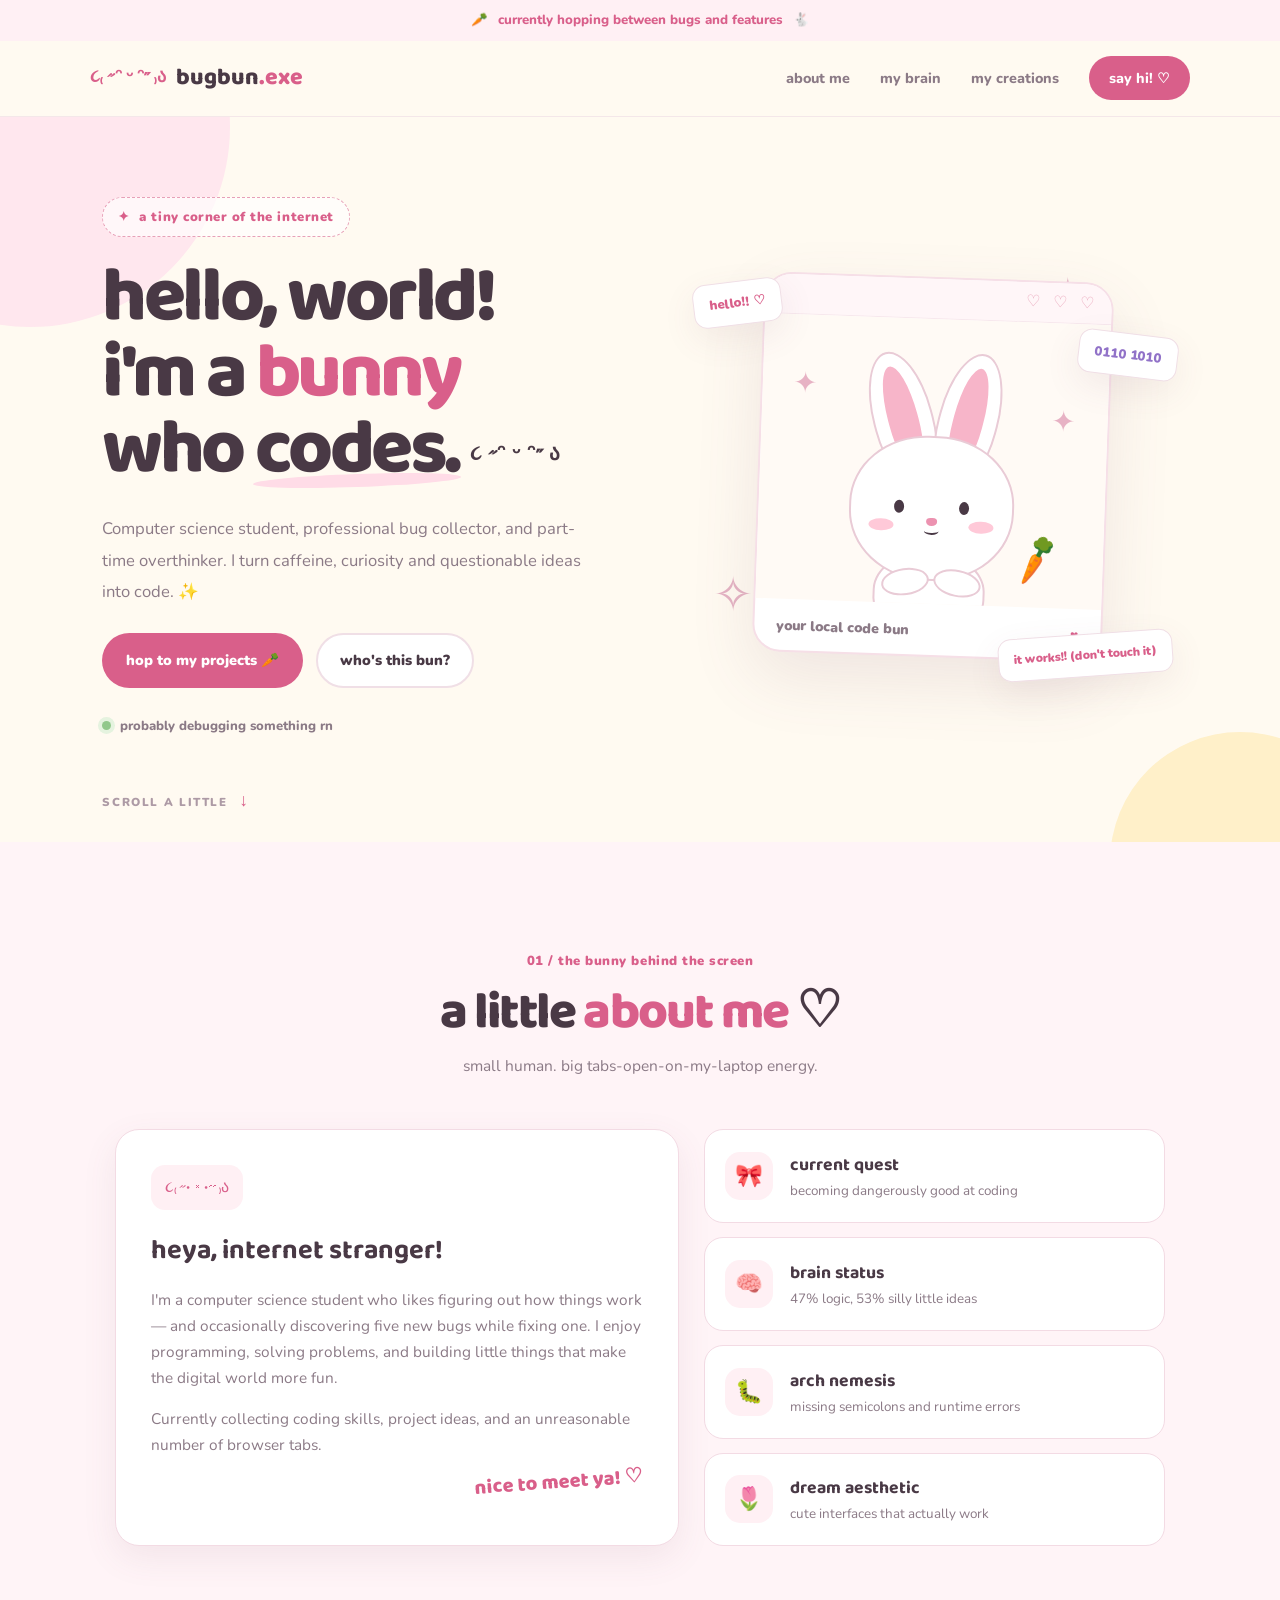
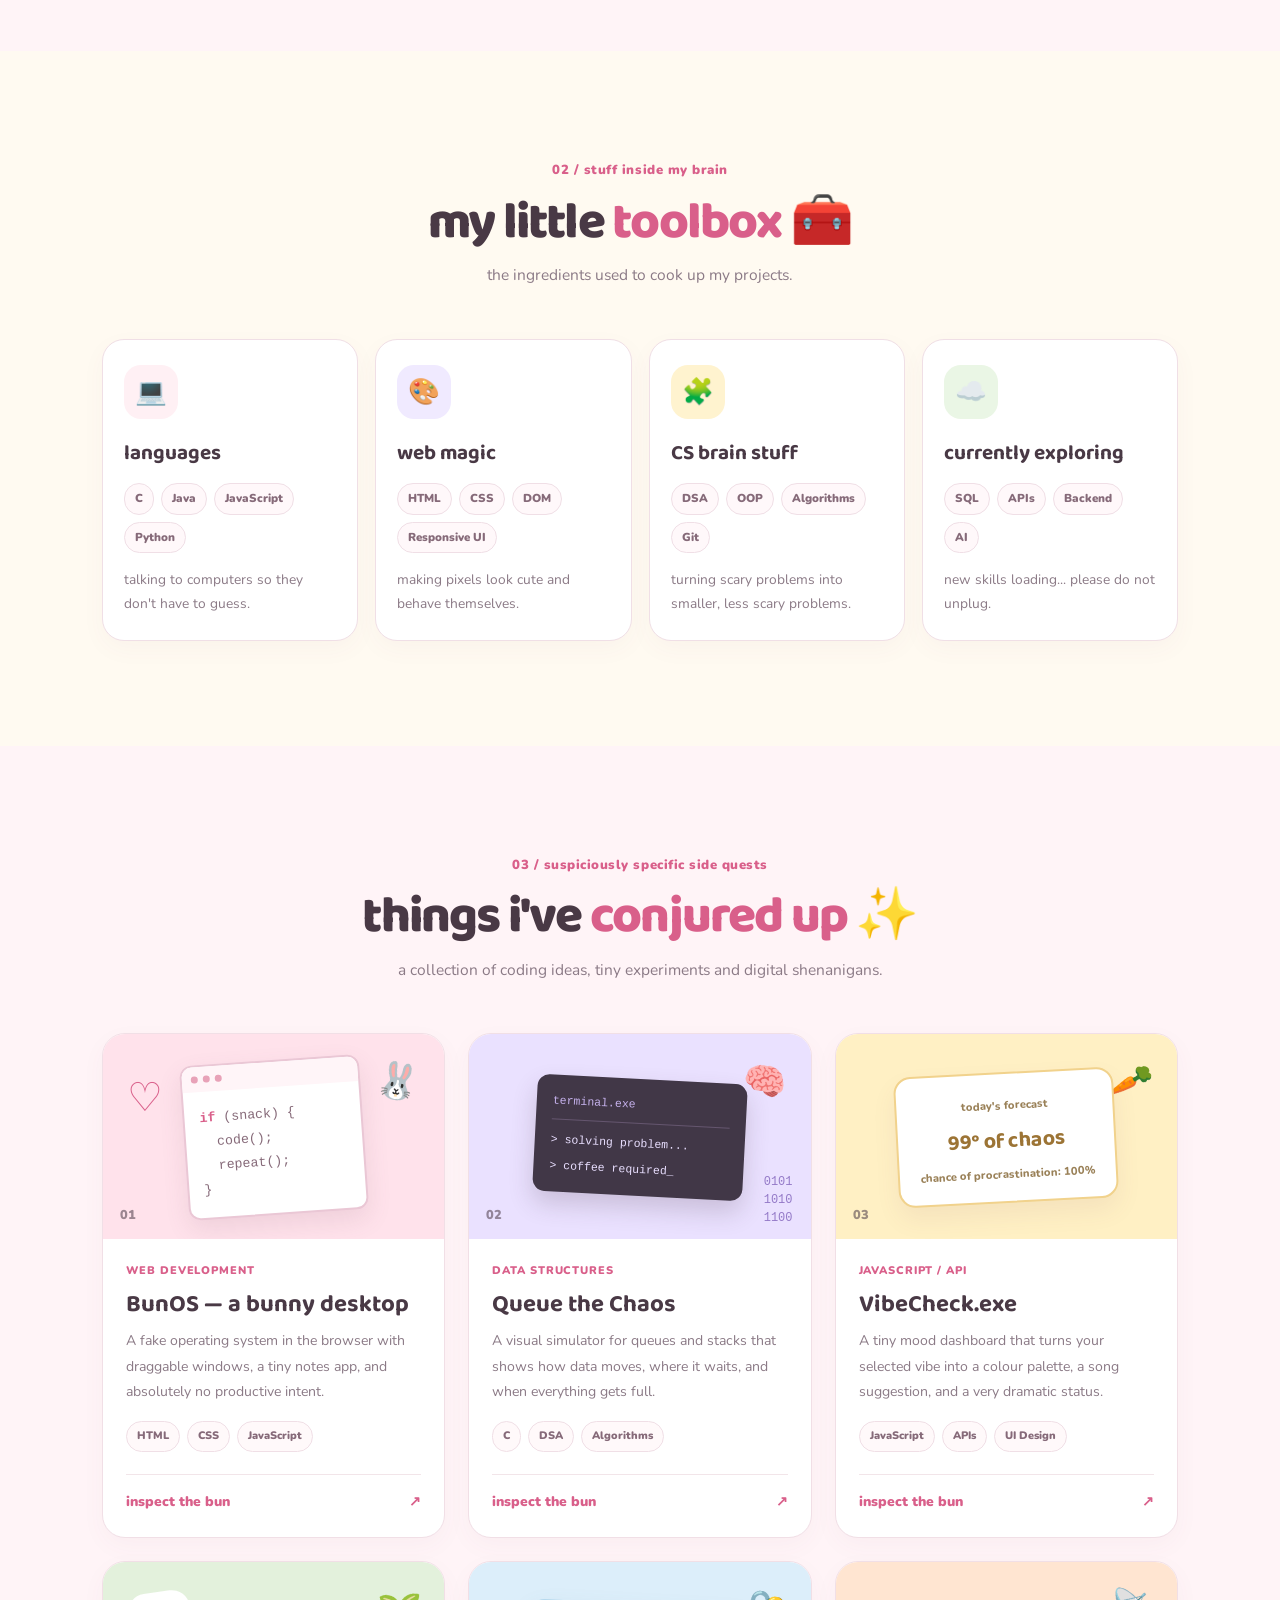
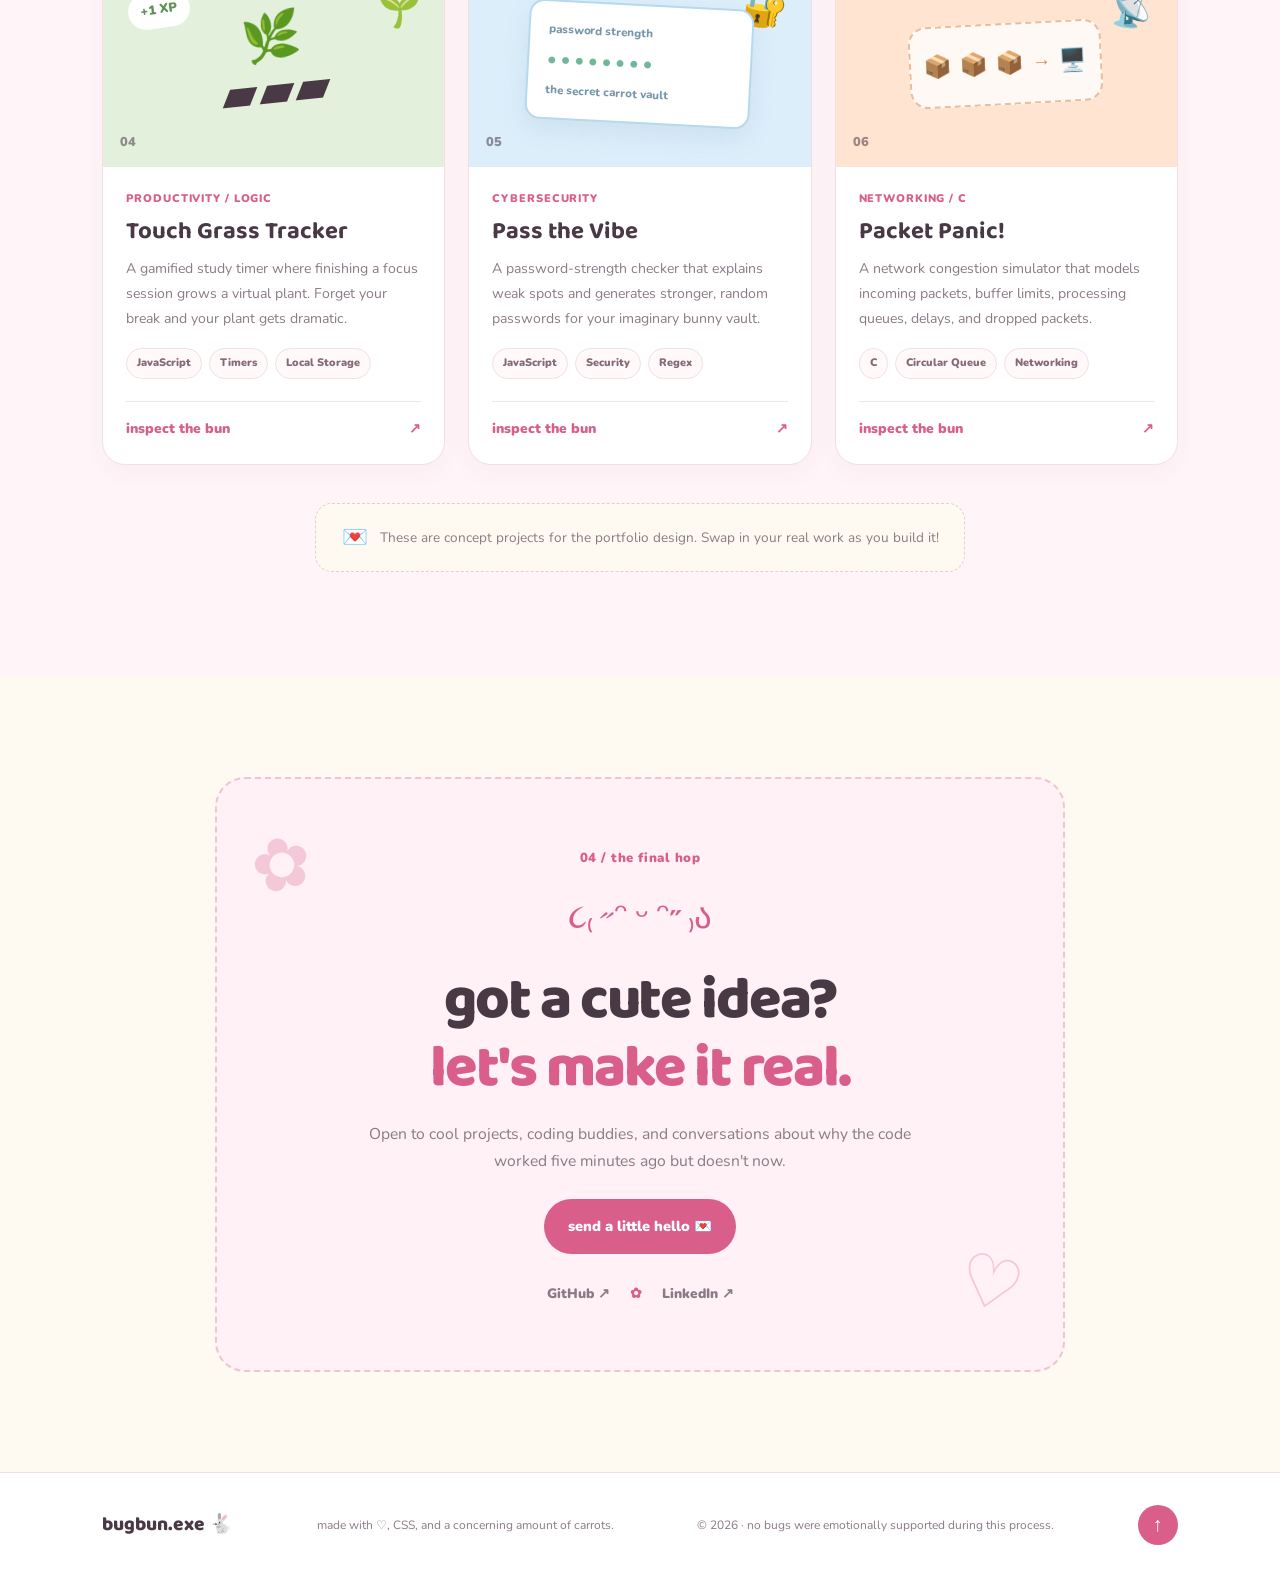
==== commit 4f64aa82: "Merge pull request #4 from nandhinithangaraj1411/pranathi Add Portfolio website" ====
--- a/index.html
+++ b/index.html
@@ -4,304 +4,363 @@
 <head>
   <meta charset="UTF-8">
   <meta name="viewport" content="width=device-width, initial-scale=1.0">
-  <meta name="theme-color" content="#f8f3ff">
-  <meta name="description" content="A little corner of the internet for code, creativity, and butterflies.">
-  <title>ButterflyDev 🦋 | A Little Digital Garden</title>
+  <meta name="theme-color" content="#fff5f7">
+  <title>Hop Into My World! 🐰</title>
 
   <link rel="preconnect" href="https://fonts.googleapis.com">
   <link rel="preconnect" href="https://fonts.gstatic.com" crossorigin>
-  <link href="https://fonts.googleapis.com/css2?family=Comfortaa:wght@400;500;600;700&family=Nunito:wght@400;600;700;800;900&display=swap" rel="stylesheet">
+  <link href="https://fonts.googleapis.com/css2?family=Baloo+2:wght@400;500;600;700;800&family=Nunito:wght@400;600;700;800;900&display=swap" rel="stylesheet">
 
   <link rel="stylesheet" href="style.css">
   <script src="script.js" defer></script>
 </head>
 <body>
 
-  <div class="top-note">
-    <span>✧</span> growing one line of code at a time <span>🦋</span>
+  <div class="announcement">
+    <span>🥕</span> currently hopping between bugs and features <span>🐇</span>
   </div>
 
   <header class="navbar">
-    <a href="#home" class="brand">
-      <span class="brand-icon">🦋</span>
-      <span>Butterfly<span class="brand-accent">Dev</span></span>
+    <a href="#home" class="logo">
+      <span class="logo-bunny">૮₍ ˶ᵔ ᵕ ᵔ˶ ₎ა</span>
+      <span>bugbun<span class="pink">.exe</span></span>
     </a>
 
     <button class="menu-toggle" id="menu-toggle"
       aria-label="Toggle navigation" aria-expanded="false">☰</button>
 
     <nav id="nav-menu">
-      <a href="#home">Home</a>
-      <a href="#projects">Projects</a>
-      <a href="#about">About</a>
-      <a href="#contact" class="nav-cta">Let's connect ♡</a>
+      <a href="#about">about me</a>
+      <a href="#skills">my brain</a>
+      <a href="#projects">my creations</a>
+      <a href="#contact" class="nav-contact">say hi! ♡</a>
     </nav>
   </header>
 
   <main>
-    <section class="hero" id="home">
-      <div class="hero-glow glow-one"></div>
-      <div class="hero-glow glow-two"></div>
-
-      <div class="hero-content">
-        <div class="eyebrow"><span class="sparkle">✦</span> WELCOME TO MY LITTLE WORLD</div>
-
-        <h1>Turning ideas<br>into <span class="gradient-text">little wonders.</span></h1>
-
-        <p class="hero-subtitle">Hi, I'm <span class="highlight">Nandhini</span> 🦋</p>
+    <section class="hero section" id="home">
+      <div class="hero-text">
+        <div class="tiny-label"><span class="sparkle">✦</span> a tiny corner of the internet</div>
+
+        <h1>hello, world!<br>
+          i'm a <span class="pink-text">bunny</span><br>
+          who <span class="underline-text">codes.</span> <span class="waving">૮ ˶ᵔ ᵕ ᵔ˶ ა</span>
+        </h1>
 
         <p class="hero-description">
-          Computer science student, curious creator, and collector of
-          random ideas. I love solving problems, building things with code,
-          and making the digital world a little more beautiful.
+          Computer science student, professional bug collector,
+          and part-time overthinker. I turn caffeine, curiosity
+          and questionable ideas into code. ✨
         </p>
 
-        <div class="hero-actions">
-          <a href="#projects" class="button button-primary">Explore my projects <span>↗</span></a>
-          <a href="#contact" class="button button-secondary">Say hello ♡</a>
-        </div>
-
-        <div class="hero-footnote">
-          <span class="online-dot"></span>
-          <span>Currently learning, building & blooming</span>
-        </div>
-      </div>
-
-      <div class="hero-visual">
-        <div class="orbit orbit-one"></div>
-        <div class="orbit orbit-two"></div>
-        <div class="hero-butterfly" aria-label="Butterfly illustration" role="img">
-          <span class="wing wing-top-left"></span>
-          <span class="wing wing-bottom-left"></span>
-          <span class="wing wing-top-right"></span>
-          <span class="wing wing-bottom-right"></span>
-          <span class="butterfly-body"></span>
-          <span class="antenna antenna-left"></span>
-          <span class="antenna antenna-right"></span>
-        </div>
-
-        <div class="float-tag tag-one">♡ stay curious</div>
-        <div class="float-tag tag-two">0101 1010</div>
-        <div class="float-tag tag-three">✧ create & grow ✧</div>
-        <span class="decor decor-star">✦</span>
-        <span class="decor decor-sparkle">✧</span>
-        <span class="decor decor-flower">✿</span>
-      </div>
-
-      <a href="#projects" class="scroll-cue">SCROLL TO EXPLORE <span>↓</span></a>
+        <div class="hero-buttons">
+          <a href="#projects" class="button button-pink">hop to my projects 🥕</a>
+          <a href="#about" class="button button-outline">who's this bun?</a>
+        </div>
+
+        <div class="hero-status">
+          <span class="status-dot"></span>
+          <span>probably debugging something rn</span>
+        </div>
+      </div>
+
+      <div class="hero-art">
+        <div class="floating-note note-one">hello!! ♡</div>
+        <div class="floating-note note-two">0110 1010</div>
+        <div class="floating-star star-one">✦</div>
+        <div class="floating-star star-two">✧</div>
+
+        <div class="bunny-card">
+          <div class="bunny-window">
+            <span>♡</span>
+            <span>♡</span>
+            <span>♡</span>
+          </div>
+          <div class="bunny-illustration" aria-label="Cute bunny illustration" role="img">
+            <div class="bunny-ear ear-left"></div>
+            <div class="bunny-ear ear-right"></div>
+            <div class="bunny-head">
+              <div class="bunny-blush blush-left"></div>
+              <div class="bunny-blush blush-right"></div>
+              <div class="bunny-eye eye-left"></div>
+              <div class="bunny-eye eye-right"></div>
+              <div class="bunny-nose"></div>
+              <div class="bunny-mouth"></div>
+            </div>
+            <div class="bunny-body"></div>
+            <div class="bunny-foot foot-left"></div>
+            <div class="bunny-foot foot-right"></div>
+            <div class="bunny-carrot">🥕</div>
+          </div>
+          <div class="bunny-caption">
+            <span>your local code bun</span>
+            <span class="heart">♥</span>
+          </div>
+        </div>
+
+        <div class="floating-note note-three">it works!! (don't touch it)</div>
+      </div>
+
+      <div class="hero-bottom">SCROLL A LITTLE <span>↓</span></div>
+    </section>
+
+    <section class="about section" id="about">
+      <div class="section-heading">
+        <span class="section-kicker">01 / the bunny behind the screen</span>
+        <h2>a little <span class="pink-text">about me</span> ♡</h2>
+        <p>small human. big tabs-open-on-my-laptop energy.</p>
+      </div>
+
+      <div class="about-grid">
+        <div class="about-card about-intro">
+          <div class="card-sticker">૮₍ ˶• ༝ •˶ ₎ა</div>
+          <h3>heya, internet stranger!</h3>
+          <p>
+            I'm a computer science student who likes figuring out how
+            things work — and occasionally discovering five new bugs
+            while fixing one. I enjoy programming, solving problems,
+            and building little things that make the digital world
+            more fun.
+          </p>
+          <p>
+            Currently collecting coding skills, project ideas,
+            and an unreasonable number of browser tabs.
+          </p>
+          <span class="handwritten">nice to meet ya! ♡</span>
+        </div>
+
+        <div class="about-side">
+          <div class="mini-card">
+            <span class="mini-icon">🎀</span>
+            <div>
+              <h4>current quest</h4>
+              <p>becoming dangerously good at coding</p>
+            </div>
+          </div>
+          <div class="mini-card">
+            <span class="mini-icon">🧠</span>
+            <div>
+              <h4>brain status</h4>
+              <p>47% logic, 53% silly little ideas</p>
+            </div>
+          </div>
+          <div class="mini-card">
+            <span class="mini-icon">🐛</span>
+            <div>
+              <h4>arch nemesis</h4>
+              <p>missing semicolons and runtime errors</p>
+            </div>
+          </div>
+          <div class="mini-card">
+            <span class="mini-icon">🌷</span>
+            <div>
+              <h4>dream aesthetic</h4>
+              <p>cute interfaces that actually work</p>
+            </div>
+          </div>
+        </div>
+      </div>
+    </section>
+
+    <section class="skills section" id="skills">
+      <div class="section-heading">
+        <span class="section-kicker">02 / stuff inside my brain</span>
+        <h2>my little <span class="pink-text">toolbox</span> 🧰</h2>
+        <p>the ingredients used to cook up my projects.</p>
+      </div>
+
+      <div class="skills-grid">
+        <article class="skill-card">
+          <div class="skill-icon">💻</div>
+          <h3>languages</h3>
+          <div class="tags">
+            <span>C</span><span>Java</span><span>JavaScript</span><span>Python</span>
+          </div>
+          <p>talking to computers so they don't have to guess.</p>
+        </article>
+
+        <article class="skill-card">
+          <div class="skill-icon">🎨</div>
+          <h3>web magic</h3>
+          <div class="tags">
+            <span>HTML</span><span>CSS</span><span>DOM</span><span>Responsive UI</span>
+          </div>
+          <p>making pixels look cute and behave themselves.</p>
+        </article>
+
+        <article class="skill-card">
+          <div class="skill-icon">🧩</div>
+          <h3>CS brain stuff</h3>
+          <div class="tags">
+            <span>DSA</span><span>OOP</span><span>Algorithms</span><span>Git</span>
+          </div>
+          <p>turning scary problems into smaller, less scary problems.</p>
+        </article>
+
+        <article class="skill-card">
+          <div class="skill-icon">☁️</div>
+          <h3>currently exploring</h3>
+          <div class="tags">
+            <span>SQL</span><span>APIs</span><span>Backend</span><span>AI</span>
+          </div>
+          <p>new skills loading... please do not unplug.</p>
+        </article>
+      </div>
     </section>
 
     <section class="projects section" id="projects">
       <div class="section-heading">
-        <span class="eyebrow">01 / MY LITTLE CREATIONS</span>
-        <h2>Projects that <span class="gradient-text">took flight.</span></h2>
-        <p>Some coding adventures, a sprinkle of logic, and a lot of curiosity.</p>
-      </div>
-
-      <div class="project-grid">
-        <article class="project-card">
-          <div class="project-art art-lilac">
-            <span class="art-symbol">⌘</span>
-            <div class="mini-code">
-              <span>const</span> idea = "magic";<br>
-              <span>while</span> (curious) {<br>
-              &nbsp; build(idea);<br>}
-            </div>
-            <span class="art-butterfly">🦋</span>
-          </div>
-          <div class="project-info">
-            <span class="project-category">WEB DEVELOPMENT</span>
-            <h3>BloomBoard</h3>
-            <p>A personal productivity dashboard for tracking habits, managing tasks, and watching your goals bloom.</p>
-            <div class="tech-stack"><span>HTML</span><span>CSS</span><span>JavaScript</span></div>
-            <button class="project-link" data-project="BloomBoard">Explore concept <span>↗</span></button>
+        <span class="section-kicker">03 / suspiciously specific side quests</span>
+        <h2>things i've <span class="pink-text">conjured up</span> ✨</h2>
+        <p>a collection of coding ideas, tiny experiments and digital shenanigans.</p>
+      </div>
+
+      <div class="projects-grid">
+        <article class="project-card">
+          <div class="project-art art-pink">
+            <span class="art-emoji">🐰</span>
+            <span class="art-decoration">♡</span>
+            <div class="fake-window">
+              <div class="fake-window-top"><i></i><i></i><i></i></div>
+              <div class="fake-code"><span>if</span> (snack) {<br>
+                &nbsp; code();<br>
+                &nbsp; repeat();<br>}
+              </div>
+            </div>
+            <span class="project-number">01</span>
+          </div>
+          <div class="project-content">
+            <div class="project-type">WEB DEVELOPMENT</div>
+            <h3>BunOS — a bunny desktop</h3>
+            <p>A fake operating system in the browser with draggable windows, a tiny notes app, and absolutely no productive intent.</p>
+            <div class="project-tags"><span>HTML</span><span>CSS</span><span>JavaScript</span></div>
+            <button class="project-link" data-project="BunOS">inspect the bun <span>↗</span></button>
+          </div>
+        </article>
+
+        <article class="project-card">
+          <div class="project-art art-purple">
+            <span class="art-emoji">🧠</span>
+            <span class="binary">0101<br>1010<br>1100</span>
+            <div class="terminal-card">
+              <span>terminal.exe</span>
+              <p>> solving problem...</p>
+              <p>> coffee required_</p>
+            </div>
+            <span class="project-number">02</span>
+          </div>
+          <div class="project-content">
+            <div class="project-type">DATA STRUCTURES</div>
+            <h3>Queue the Chaos</h3>
+            <p>A visual simulator for queues and stacks that shows how data moves, where it waits, and when everything gets full.</p>
+            <div class="project-tags"><span>C</span><span>DSA</span><span>Algorithms</span></div>
+            <button class="project-link" data-project="Queue the Chaos">inspect the bun <span>↗</span></button>
+          </div>
+        </article>
+
+        <article class="project-card">
+          <div class="project-art art-yellow">
+            <span class="art-emoji">🥕</span>
+            <div class="weather-widget">
+              <span>today's forecast</span>
+              <strong>99° of chaos</strong>
+              <p>chance of procrastination: 100%</p>
+            </div>
+            <span class="project-number">03</span>
+          </div>
+          <div class="project-content">
+            <div class="project-type">JAVASCRIPT / API</div>
+            <h3>VibeCheck.exe</h3>
+            <p>A tiny mood dashboard that turns your selected vibe into a colour palette, a song suggestion, and a very dramatic status.</p>
+            <div class="project-tags"><span>JavaScript</span><span>APIs</span><span>UI Design</span></div>
+            <button class="project-link" data-project="VibeCheck.exe">inspect the bun <span>↗</span></button>
+          </div>
+        </article>
+
+        <article class="project-card">
+          <div class="project-art art-green">
+            <span class="art-emoji">🌱</span>
+            <div class="plant-pot">🌿<br>▰▰▰</div>
+            <span class="plant-label">+1 XP</span>
+            <span class="project-number">04</span>
+          </div>
+          <div class="project-content">
+            <div class="project-type">PRODUCTIVITY / LOGIC</div>
+            <h3>Touch Grass Tracker</h3>
+            <p>A gamified study timer where finishing a focus session grows a virtual plant. Forget your break and your plant gets dramatic.</p>
+            <div class="project-tags"><span>JavaScript</span><span>Timers</span><span>Local Storage</span></div>
+            <button class="project-link" data-project="Touch Grass Tracker">inspect the bun <span>↗</span></button>
           </div>
         </article>
 
         <article class="project-card">
           <div class="project-art art-blue">
-            <span class="art-symbol">⌘</span>
-            <div class="algorithm-visual">
-              <i style="height: 30%"></i>
-              <i style="height: 65%"></i>
-              <i style="height: 45%"></i>
-              <i style="height: 90%"></i>
-              <i style="height: 55%"></i>
-              <i style="height: 75%"></i>
-              <i style="height: 40%"></i>
-            </div>
-            <span class="art-butterfly">✧</span>
-          </div>
-          <div class="project-info">
-            <span class="project-category">DATA STRUCTURES & ALGORITHMS</span>
-            <h3>AlgoGarden</h3>
-            <p>An interactive playground that animates sorting algorithms and makes complex ideas easier to understand.</p>
-            <div class="tech-stack"><span>JavaScript</span><span>Algorithms</span><span>CSS</span></div>
-            <button class="project-link" data-project="AlgoGarden">Explore concept <span>↗</span></button>
-          </div>
-        </article>
-
-        <article class="project-card">
-          <div class="project-art art-pink">
-            <span class="art-symbol">⌁</span>
-            <div class="network-visual">
-              <span class="node node-a"></span>
-              <span class="node node-b"></span>
-              <span class="node node-c"></span>
-              <span class="node node-d"></span>
-              <span class="node node-e"></span>
-              <svg viewBox="0 0 220 120" aria-hidden="true">
-                <path d="M25 30 L90 15 L155 40 L190 90 L105 100 L25 30 M90 15 L105 100 M155 40 L25 30" />
-              </svg>
-            </div>
-            <span class="art-butterfly">♡</span>
-          </div>
-          <div class="project-info">
-            <span class="project-category">NETWORKING / C</span>
-            <h3>Packet Petals</h3>
-            <p>A network congestion simulator that models packet queues, buffer capacity, delays, and dropped packets.</p>
-            <div class="tech-stack"><span>C</span><span>Queues</span><span>Networking</span></div>
-            <button class="project-link" data-project="Packet Petals">Explore concept <span>↗</span></button>
-          </div>
-        </article>
-
-        <article class="project-card">
-          <div class="project-art art-peach">
-            <span class="art-symbol">⌘</span>
-            <div class="terminal-visual">
-              <div class="terminal-dots"><i></i><i></i><i></i></div>
-              <p>&gt; compiling dreams...</p>
-              <p>&gt; tests passed <span>✓</span></p>
-              <p>&gt; deploy? <b>yes!</b></p>
-            </div>
-            <span class="art-butterfly">✿</span>
-          </div>
-          <div class="project-info">
-            <span class="project-category">SOFTWARE ENGINEERING</span>
-            <h3>BugBounty Journal</h3>
-            <p>A lightweight issue tracker for logging bugs, assigning priorities, and tracking fixes from discovery to deployment.</p>
-            <div class="tech-stack"><span>Java</span><span>OOP</span><span>SQL</span></div>
-            <button class="project-link" data-project="BugBounty Journal">Explore concept <span>↗</span></button>
-          </div>
-        </article>
-
-        <article class="project-card">
-          <div class="project-art art-green">
-            <span class="art-symbol">✧</span>
-            <div class="password-visual">
+            <span class="art-emoji">🔐</span>
+            <div class="password-box">
               <span>password strength</span>
-              <div class="strength-bars"><i></i><i></i><i></i><i></i></div>
-              <strong>strong & secure ♡</strong>
-            </div>
-            <span class="art-butterfly">🦋</span>
-          </div>
-          <div class="project-info">
-            <span class="project-category">CYBERSECURITY</span>
-            <h3>Secret Garden</h3>
-            <p>A password-strength checker that identifies common weaknesses and offers tips for creating stronger passwords.</p>
-            <div class="tech-stack"><span>JavaScript</span><span>Regex</span><span>Security</span></div>
-            <button class="project-link" data-project="Secret Garden">Explore concept <span>↗</span></button>
-          </div>
-        </article>
-
-        <article class="project-card">
-          <div class="project-art art-yellow">
-            <span class="art-symbol">◌</span>
-            <div class="database-visual">
-              <div class="db-layer">USER DATA</div>
-              <div class="db-layer">PROJECTS</div>
-              <div class="db-layer">TASKS</div>
-            </div>
-            <span class="art-butterfly">✧</span>
-          </div>
-          <div class="project-info">
-            <span class="project-category">DATABASES / FULL STACK</span>
-            <h3>Campus Connect</h3>
-            <p>A student hub for discovering college events, finding teammates, and sharing ideas for campus projects.</p>
-            <div class="tech-stack"><span>SQL</span><span>Java</span><span>Web</span></div>
-            <button class="project-link" data-project="Campus Connect">Explore concept <span>↗</span></button>
-          </div>
-        </article>
-      </div>
-
-      <p class="project-disclaimer">
-        <span>🦋</span> These are project concepts for now — the best ideas are the ones you bring to life!
-      </p>
-    </section>
-
-    <section class="about section" id="about">
-      <div class="about-layout">
-        <div class="about-art">
-          <div class="about-art-circle">
-            <span class="about-big-butterfly">🦋</span>
-            <span class="about-flower flower-one">✿</span>
-            <span class="about-flower flower-two">✾</span>
-            <span class="about-flower flower-three">✧</span>
-          </div>
-          <div class="about-sticker">growing every day ♡</div>
-        </div>
-
-        <div class="about-content">
-          <span class="eyebrow">02 / THE PERSON BEHIND THE PIXELS</span>
-          <h2>A little bit of <span class="gradient-text">logic, a lot of wonder.</span></h2>
-          <p>
-            I'm a computer science student who loves turning curious
-            questions into practical projects. Whether I'm exploring
-            algorithms, designing a web experience, or learning how
-            systems work, I'm happiest when I'm building something new.
-          </p>
-          <p>
-            I believe good software should solve real problems —
-            and it doesn't hurt if it looks lovely while doing it.
-          </p>
-
-          <div class="interest-tags">
-            <span>💻 Programming</span>
-            <span>🧩 Problem Solving</span>
-            <span>🌷 UI Design</span>
-            <span>🚀 New Technologies</span>
-          </div>
-
-          <div class="about-facts">
-            <div><strong>01</strong><span>curious mind</span></div>
-            <div><strong>∞</strong><span>ideas to explore</span></div>
-            <div><strong>♡</strong><span>code with care</span></div>
-          </div>
-        </div>
+              <strong>●●●●●●●●</strong>
+              <small>the secret carrot vault</small>
+            </div>
+            <span class="project-number">05</span>
+          </div>
+          <div class="project-content">
+            <div class="project-type">CYBERSECURITY</div>
+            <h3>Pass the Vibe</h3>
+            <p>A password-strength checker that explains weak spots and generates stronger, random passwords for your imaginary bunny vault.</p>
+            <div class="project-tags"><span>JavaScript</span><span>Security</span><span>Regex</span></div>
+            <button class="project-link" data-project="Pass the Vibe">inspect the bun <span>↗</span></button>
+          </div>
+        </article>
+
+        <article class="project-card">
+          <div class="project-art art-orange">
+            <span class="art-emoji">📡</span>
+            <div class="packet-flow">
+              <span>📦</span><span>📦</span><span>📦</span><b>→</b><span>🖥️</span>
+            </div>
+            <span class="project-number">06</span>
+          </div>
+          <div class="project-content">
+            <div class="project-type">NETWORKING / C</div>
+            <h3>Packet Panic!</h3>
+            <p>A network congestion simulator that models incoming packets, buffer limits, processing queues, delays, and dropped packets.</p>
+            <div class="project-tags"><span>C</span><span>Circular Queue</span><span>Networking</span></div>
+            <button class="project-link" data-project="Packet Panic!">inspect the bun <span>↗</span></button>
+          </div>
+        </article>
+      </div>
+
+      <div class="projects-note">
+        <span>💌</span>
+        <p>These are concept projects for the portfolio design. Swap in your real work as you build it!</p>
       </div>
     </section>
 
     <section class="contact section" id="contact">
       <div class="contact-card">
-        <span class="contact-butterfly">🦋</span>
-        <span class="eyebrow">03 / LET'S MAKE SOMETHING</span>
-        <h2>Have an idea?<br><span class="gradient-text">Let's let it fly.</span></h2>
-        <p>
-          Have a project in mind, want to collaborate, or just want to
-          talk about code? My inbox is open. ✨
-        </p>
-        <a class="button button-primary" href="mailto:your.email@example.com" id="email-link">
-          Send me a little note <span>♡</span>
-        </a>
-
+        <div class="contact-deco deco-left">✿</div>
+        <div class="contact-deco deco-right">♡</div>
+        <span class="section-kicker">04 / the final hop</span>
+        <div class="contact-bunny">૮₍ ˶ᵔ ᵕ ᵔ˶ ₎ა</div>
+        <h2>got a cute idea?<br><span class="pink-text">let's make it real.</span></h2>
+        <p>Open to cool projects, coding buddies, and conversations about why the code worked five minutes ago but doesn't now.</p>
+        <a href="mailto:hello@example.com" class="button button-pink" id="email-link">send a little hello 💌</a>
         <div class="social-links">
           <a href="https://github.com/" target="_blank" rel="noopener noreferrer">GitHub ↗</a>
-          <span>✧</span>
+          <span>✿</span>
           <a href="https://www.linkedin.com/" target="_blank" rel="noopener noreferrer">LinkedIn ↗</a>
-          <span>✧</span>
-          <a href="#home">Back to the top ↑</a>
         </div>
       </div>
     </section>
   </main>
 
   <footer>
-    <a class="footer-brand" href="#home">🦋 ButterflyDev</a>
-    <p>Made with love, logic, and a little bit of magic.</p>
-    <p>© <span id="year"></span> · Keep growing, keep glowing ✧</p>
+    <a href="#home" class="footer-logo">bugbun.exe 🐇</a>
+    <p>made with ♡, CSS, and a concerning amount of carrots.</p>
+    <p>© <span id="year"></span> · no bugs were emotionally supported during this process.</p>
+    <button id="back-to-top" aria-label="Back to top">↑</button>
   </footer>
 
-  <button id="back-to-top" aria-label="Back to top">↑</button>
   <div class="toast" id="toast" role="status" aria-live="polite"></div>
 
 </body>
--- a/style.css
+++ b/style.css
@@ -1,20 +1,23 @@
 
-/* ======================================
-   BUTTERFLYDEV — DREAMY DIGITAL GARDEN
-   ====================================== */
+/* ==========================================
+   BUGBUN.EXE — CUTE BUNNY PORTFOLIO
+   ========================================== */
 
 :root {
-  --ink: #34254e;
-  --muted: #776b8c;
-  --purple: #8055d9;
-  --purple-dark: #6035b0;
-  --lavender: #e9ddff;
-  --pink: #ffd9e9;
-  --blue: #d8eaff;
-  --mint: #dff5e9;
-  --cream: #fffbff;
-  --border: #e9dff8;
-  --shadow: 0 14px 40px rgba(90, 63, 135, 0.09);
+  --pink: #f5a8bf;
+  --pink-dark: #d95f8a;
+  --pink-light: #fff0f4;
+  --cream: #fffaf1;
+  --purple: #c9b5f5;
+  --yellow: #ffe49a;
+  --green: #c6e5bd;
+  --blue: #c6e4f6;
+  --ink: #493945;
+  --muted: #8b7a86;
+  --white: #ffffff;
+  --border: #f0dfe6;
+  --shadow: 0 12px 35px rgba(125, 79, 104, 0.09);
+  --round: 24px;
 }
 
 * {
@@ -29,20 +32,11 @@
 }
 
 body {
+  font-family: "Nunito", sans-serif;
   background: var(--cream);
   color: var(--ink);
-  font-family: "Nunito", sans-serif;
-  line-height: 1.75;
+  line-height: 1.7;
   overflow-x: hidden;
-}
-
-a {
-  text-decoration: none;
-  color: inherit;
-}
-
-button {
-  font: inherit;
 }
 
 button,
@@ -50,68 +44,77 @@
   -webkit-tap-highlight-color: transparent;
 }
 
+a {
+  color: inherit;
+  text-decoration: none;
+}
+
+button {
+  font: inherit;
+}
+
 button:focus-visible,
 a:focus-visible {
-  outline: 3px solid var(--purple);
-  outline-offset: 4px;
+  outline: 3px solid var(--pink-dark);
+  outline-offset: 5px;
 }
 
 ::selection {
+  background: var(--pink);
   color: white;
-  background: var(--purple);
-}
-
-.top-note {
-  display: flex;
+}
+
+.announcement {
+  display: flex;
+  align-items: center;
   justify-content: center;
-  align-items: center;
   gap: 10px;
-  padding: 7px 14px;
-  background: linear-gradient(90deg, #f9e9ff, #ffeaf3, #e9eaff);
-  color: var(--purple-dark);
-  font-size: 0.78rem;
+  padding: 9px 16px;
+  background: var(--pink-light);
+  color: var(--pink-dark);
+  font-size: 0.83rem;
   font-weight: 800;
   text-align: center;
 }
 
 .navbar {
+  width: 100%;
   min-height: 76px;
-  padding: 13px 7%;
+  padding: 14px 7%;
   display: flex;
   align-items: center;
   justify-content: space-between;
-  gap: 25px;
+  gap: 24px;
+  background: rgba(255, 250, 241, 0.94);
+  border-bottom: 1px solid rgba(240, 223, 230, 0.7);
   position: sticky;
   top: 0;
   z-index: 100;
-  background: rgba(255, 251, 255, 0.92);
-  border-bottom: 1px solid rgba(233, 223, 248, 0.8);
-  transition: box-shadow 0.25s ease, background 0.25s ease;
+  transition: box-shadow 0.3s ease;
 }
 
 .navbar.scrolled {
-  box-shadow: 0 8px 28px rgba(90, 63, 135, 0.08);
-  backdrop-filter: blur(14px);
-}
-
-.brand,
-.footer-brand {
-  display: inline-flex;
+  box-shadow: 0 5px 22px rgba(125, 79, 104, 0.08);
+  backdrop-filter: blur(12px);
+}
+
+.logo {
+  display: flex;
   align-items: center;
   gap: 10px;
-  font-family: "Comfortaa", cursive;
-  font-size: 1.25rem;
-  font-weight: 700;
+  font-family: "Baloo 2", cursive;
+  font-size: 1.45rem;
+  font-weight: 800;
   white-space: nowrap;
 }
 
-.brand-icon {
-  font-size: 1.6rem;
-  animation: flutter 3s ease-in-out infinite;
-}
-
-.brand-accent {
-  color: var(--purple);
+.logo-bunny {
+  color: var(--pink-dark);
+  font-size: 1.1rem;
+}
+
+.pink {
+  color: var(--pink-dark);
 }
 
 .navbar nav {
@@ -121,453 +124,701 @@
 }
 
 .navbar nav a {
+  font-size: 0.9rem;
+  font-weight: 800;
   color: var(--muted);
-  font-size: 0.89rem;
-  font-weight: 800;
   transition: color 0.2s ease;
 }
 
 .navbar nav a:hover {
-  color: var(--purple);
-}
-
-.navbar nav .nav-cta {
+  color: var(--pink-dark);
+}
+
+.navbar nav .nav-contact {
   color: white;
-  background: var(--purple);
-  padding: 10px 19px;
+  background: var(--pink-dark);
+  padding: 10px 20px;
   border-radius: 999px;
 }
 
-.navbar nav .nav-cta:hover {
+.navbar nav .nav-contact:hover {
   color: white;
-  background: var(--purple-dark);
+  background: var(--ink);
 }
 
 .menu-toggle {
   display: none;
   border: 1px solid var(--border);
+  background: white;
+  color: var(--pink-dark);
   border-radius: 12px;
   padding: 6px 12px;
-  background: white;
-  color: var(--purple);
+  cursor: pointer;
   font-size: 1.3rem;
-  cursor: pointer;
-}
-
-/* HERO */
+}
+
+.section {
+  padding: 105px 8%;
+}
 
 .hero {
-  min-height: 640px;
-  padding: 80px 8% 100px;
+  min-height: 660px;
   display: grid;
   grid-template-columns: 1.05fr 0.95fr;
   align-items: center;
-  gap: 35px;
+  gap: 45px;
   position: relative;
-  isolation: isolate;
   overflow: hidden;
-  background:
-    radial-gradient(ellipse at 10% 25%, rgba(226, 207, 255, 0.85), transparent 40%),
-    radial-gradient(ellipse at 90% 20%, rgba(255, 216, 238, 0.75), transparent 35%),
-    radial-gradient(ellipse at 65% 90%, rgba(216, 232, 255, 0.75), transparent 40%),
-    #fffaff;
-}
-
-.hero::before,
+  padding-top: 80px;
+  padding-bottom: 105px;
+}
+
+.hero::before {
+  content: "";
+  width: 400px;
+  height: 400px;
+  background: #ffe7ee;
+  border-radius: 50%;
+  position: absolute;
+  top: -190px;
+  left: -170px;
+  z-index: -1;
+}
+
 .hero::after {
-  content: "✧";
-  position: absolute;
-  color: #bda0f0;
-  font-size: 3rem;
+  content: "";
+  width: 260px;
+  height: 260px;
+  background: #fff0c9;
+  border-radius: 50%;
+  position: absolute;
+  bottom: -150px;
+  right: -90px;
   z-index: -1;
-  animation: twinkle 3s ease-in-out infinite;
-}
-
-.hero::before {
-  top: 14%;
-  left: 48%;
-}
-
-.hero::after {
-  right: 7%;
-  bottom: 15%;
-  font-size: 4rem;
-  animation-delay: 1s;
-}
-
-.hero-glow {
-  position: absolute;
+}
+
+.tiny-label,
+.section-kicker {
+  display: inline-block;
+  color: var(--pink-dark);
+  font-weight: 900;
+  font-size: 0.82rem;
+  letter-spacing: 0.04em;
+}
+
+.tiny-label {
+  padding: 8px 15px;
+  border: 1px dashed #e7a1b8;
+  border-radius: 999px;
+  background: rgba(255, 255, 255, 0.65);
+  margin-bottom: 23px;
+}
+
+.sparkle {
+  margin-right: 5px;
+}
+
+.hero h1 {
+  font-family: "Baloo 2", cursive;
+  font-size: clamp(3.3rem, 6vw, 5.6rem);
+  line-height: 0.99;
+  font-weight: 800;
+  letter-spacing: -0.045em;
+}
+
+.pink-text {
+  color: var(--pink-dark);
+}
+
+.underline-text {
+  position: relative;
+  display: inline-block;
+  z-index: 1;
+}
+
+.underline-text::after {
+  content: "";
+  position: absolute;
+  height: 13px;
+  bottom: 1px;
+  left: -2px;
+  right: -2px;
+  background: #ffdce7;
   border-radius: 50%;
-  filter: blur(2px);
   z-index: -1;
-  pointer-events: none;
-}
-
-.glow-one {
-  width: 210px;
-  height: 210px;
-  background: rgba(255, 218, 236, 0.45);
-  top: -90px;
-  right: 28%;
-}
-
-.glow-two {
-  width: 180px;
-  height: 180px;
-  background: rgba(211, 195, 255, 0.35);
-  bottom: -70px;
-  left: 28%;
-}
-
-.eyebrow {
+  transform: rotate(-2deg);
+}
+
+.waving {
+  font-family: "Nunito", sans-serif;
+  font-size: 1.3rem;
   display: inline-block;
-  color: var(--purple);
-  font-size: 0.75rem;
-  font-weight: 900;
-  letter-spacing: 0.1em;
-}
-
-.sparkle {
-  margin-right: 6px;
-}
-
-.hero h1 {
-  margin-top: 20px;
-  font-family: "Comfortaa", cursive;
-  font-size: clamp(2.8rem, 5.2vw, 5rem);
-  font-weight: 700;
-  line-height: 1.18;
-  letter-spacing: -0.06em;
-}
-
-.gradient-text {
-  color: var(--purple);
-  background: linear-gradient(100deg, #8255d7, #c06fbd 55%, #648bdc);
-  background-clip: text;
-  -webkit-background-clip: text;
-  -webkit-text-fill-color: transparent;
-}
-
-.hero-subtitle {
-  margin-top: 22px;
-  font-size: 1.12rem;
-  font-weight: 800;
-}
-
-.highlight {
-  color: var(--purple-dark);
-  text-decoration: underline;
-  text-decoration-color: #d9c6ff;
-  text-decoration-thickness: 4px;
-  text-underline-offset: 5px;
+  vertical-align: middle;
+  letter-spacing: 0;
 }
 
 .hero-description {
   max-width: 490px;
-  margin-top: 15px;
+  margin: 25px 0;
   color: var(--muted);
-  font-size: 1rem;
-  line-height: 1.95;
-}
-
-.hero-actions {
+  font-size: 1.04rem;
+  line-height: 1.9;
+}
+
+.hero-buttons {
   display: flex;
   flex-wrap: wrap;
   gap: 13px;
-  margin-top: 27px;
+  margin-bottom: 27px;
 }
 
 .button {
+  min-height: 48px;
+  padding: 13px 22px;
+  border: 2px solid transparent;
+  border-radius: 999px;
   display: inline-flex;
   align-items: center;
   justify-content: center;
-  gap: 10px;
-  min-height: 48px;
-  padding: 12px 21px;
-  border: 1px solid transparent;
-  border-radius: 999px;
-  font-size: 0.88rem;
   font-weight: 900;
-  cursor: pointer;
+  font-size: 0.91rem;
   transition: transform 0.2s ease, box-shadow 0.2s ease,
     background 0.2s ease;
+  cursor: pointer;
 }
 
 .button:hover {
-  transform: translateY(-4px);
-  box-shadow: 0 10px 25px rgba(106, 68, 180, 0.16);
-}
-
-.button-primary {
-  background: linear-gradient(120deg, #8055d9, #a16ce1);
+  transform: translateY(-4px) rotate(-1deg);
+  box-shadow: 0 9px 20px rgba(217, 95, 138, 0.18);
+}
+
+.button-pink {
+  background: var(--pink-dark);
   color: white;
 }
 
-.button-primary:hover {
-  background: var(--purple-dark);
-}
-
-.button-secondary {
-  color: var(--purple-dark);
-  border-color: #cdb8f5;
-  background: rgba(255, 255, 255, 0.75);
-}
-
-.hero-footnote {
+.button-pink:hover {
+  background: #c84c79;
+}
+
+.button-outline {
+  background: white;
+  border-color: var(--border);
+  color: var(--ink);
+}
+
+.hero-status {
   display: flex;
   align-items: center;
   gap: 9px;
-  margin-top: 26px;
   color: var(--muted);
-  font-size: 0.8rem;
+  font-size: 0.82rem;
   font-weight: 800;
 }
 
-.online-dot {
+.status-dot {
   width: 9px;
   height: 9px;
   border-radius: 50%;
-  background: #8acb9f;
-  box-shadow: 0 0 0 4px #e3f6e8;
-}
-
-/* BUTTERFLY ILLUSTRATION */
-
-.hero-visual {
-  min-height: 430px;
+  background: #91c88b;
+  box-shadow: 0 0 0 4px #e5f3df;
+}
+
+.hero-art {
+  min-height: 435px;
+  display: flex;
+  align-items: center;
+  justify-content: center;
+  position: relative;
+}
+
+.bunny-card {
+  width: min(100%, 350px);
+  height: 380px;
+  background: white;
+  border: 2px solid #f6dfe7;
+  border-radius: 28px;
+  box-shadow: 0 25px 65px rgba(125, 79, 104, 0.12);
+  transform: rotate(2deg);
+  overflow: hidden;
+  position: relative;
+  z-index: 2;
+}
+
+.bunny-window {
+  height: 40px;
+  background: #fff6f8;
+  border-bottom: 1px solid #f7e8ed;
+  display: flex;
+  justify-content: flex-end;
+  align-items: center;
+  gap: 13px;
+  padding: 0 18px;
+  color: #e8a2b8;
+}
+
+.bunny-illustration {
+  height: 285px;
+  position: relative;
+  background: #fffaf5;
+  overflow: hidden;
+}
+
+.bunny-illustration::before,
+.bunny-illustration::after {
+  content: "✦";
+  position: absolute;
+  color: #e7b2c4;
+  font-size: 1.8rem;
+}
+
+.bunny-illustration::before {
+  left: 30px;
+  top: 45px;
+}
+
+.bunny-illustration::after {
+  right: 32px;
+  top: 75px;
+}
+
+.bunny-ear {
+  width: 60px;
+  height: 135px;
+  background: #fff;
+  border: 2px solid #e9cbd6;
+  border-radius: 50% 50% 45% 45%;
+  position: absolute;
+  top: 32px;
+  z-index: 1;
+}
+
+.bunny-ear::after {
+  content: "";
+  position: absolute;
+  top: 13px;
+  bottom: 13px;
+  left: 13px;
+  right: 13px;
+  background: #f7b5c9;
+  border-radius: inherit;
+}
+
+.ear-left {
+  left: calc(50% - 62px);
+  transform: rotate(-17deg);
+}
+
+.ear-right {
+  left: calc(50% + 4px);
+  transform: rotate(13deg);
+}
+
+.bunny-head {
+  position: absolute;
+  width: 165px;
+  height: 145px;
+  top: 117px;
+  left: 50%;
+  transform: translateX(-50%);
+  background: #fff;
+  border: 2px solid #e9cbd6;
+  border-radius: 47% 47% 48% 48%;
+  z-index: 2;
+}
+
+.bunny-eye {
+  position: absolute;
+  width: 10px;
+  height: 13px;
+  top: 63px;
+  background: #493945;
+  border-radius: 50%;
+}
+
+.eye-left {
+  left: 43px;
+}
+
+.eye-right {
+  right: 43px;
+}
+
+.bunny-blush {
+  position: absolute;
+  width: 25px;
+  height: 12px;
+  top: 82px;
+  background: #ffc9d8;
+  border-radius: 50%;
+}
+
+.blush-left {
+  left: 18px;
+}
+
+.blush-right {
+  right: 18px;
+}
+
+.bunny-nose {
+  position: absolute;
+  width: 11px;
+  height: 8px;
+  top: 80px;
+  left: 50%;
+  transform: translateX(-50%);
+  background: #ec92b0;
+  border-radius: 50% 50% 60% 60%;
+}
+
+.bunny-mouth {
+  position: absolute;
+  width: 15px;
+  height: 8px;
+  top: 89px;
+  left: 50%;
+  transform: translateX(-50%);
+  border-bottom: 2px solid #493945;
+  border-radius: 50%;
+}
+
+.bunny-body {
+  position: absolute;
+  width: 112px;
+  height: 80px;
+  background: white;
+  border: 2px solid #e9cbd6;
+  border-radius: 50% 50% 40% 40%;
+  top: 232px;
+  left: 50%;
+  transform: translateX(-50%);
+  z-index: 1;
+}
+
+.bunny-foot {
+  position: absolute;
+  width: 48px;
+  height: 27px;
+  bottom: 8px;
+  background: #fff;
+  border: 2px solid #e9cbd6;
+  border-radius: 50%;
+  z-index: 2;
+}
+
+.foot-left {
+  left: calc(50% - 48px);
+  transform: rotate(-10deg);
+}
+
+.foot-right {
+  left: calc(50% + 4px);
+  transform: rotate(10deg);
+}
+
+.bunny-carrot {
+  position: absolute;
+  right: 43px;
+  bottom: 15px;
+  font-size: 2.4rem;
+  transform: rotate(-23deg);
+  z-index: 4;
+}
+
+.bunny-caption {
+  height: 54px;
+  padding: 0 22px;
+  display: flex;
+  align-items: center;
+  justify-content: space-between;
+  color: var(--muted);
+  font-weight: 900;
+  font-size: 0.88rem;
+}
+
+.heart {
+  color: var(--pink-dark);
+}
+
+.floating-note {
+  position: absolute;
+  z-index: 4;
+  padding: 10px 15px;
+  background: white;
+  border: 1px solid var(--border);
+  border-radius: 13px;
+  color: var(--pink-dark);
+  font-weight: 900;
+  font-size: 0.82rem;
+  box-shadow: var(--shadow);
+}
+
+.note-one {
+  top: 32px;
+  left: 1%;
+  transform: rotate(-7deg);
+}
+
+.note-two {
+  top: 84px;
+  right: 0;
+  transform: rotate(7deg);
+  color: #9172c8;
+}
+
+.note-three {
+  bottom: 8px;
+  right: 1%;
+  transform: rotate(-4deg);
+  font-size: 0.76rem;
+}
+
+.floating-star {
+  position: absolute;
+  color: #e4b3c3;
+  font-size: 2.5rem;
+}
+
+.star-one {
+  top: 10px;
+  right: 19%;
+}
+
+.star-two {
+  bottom: 48px;
+  left: 5%;
+  font-size: 3rem;
+}
+
+.hero-bottom {
+  position: absolute;
+  bottom: 26px;
+  left: 8%;
+  color: #ad9aa5;
+  font-size: 0.72rem;
+  font-weight: 900;
+  letter-spacing: 0.14em;
+}
+
+.hero-bottom span {
+  color: var(--pink-dark);
+  font-size: 1.1rem;
+  margin-left: 7px;
+}
+
+/* SECTION HEADINGS */
+
+.section-heading {
+  text-align: center;
+  max-width: 680px;
+  margin: 0 auto 50px;
+}
+
+.section-heading h2,
+.contact-card h2 {
+  font-family: "Baloo 2", cursive;
+  font-size: clamp(2.3rem, 4vw, 3.6rem);
+  font-weight: 800;
+  line-height: 1.15;
+  margin: 10px 0;
+  letter-spacing: -0.035em;
+}
+
+.section-heading > p {
+  color: var(--muted);
+  font-size: 0.97rem;
+}
+
+/* ABOUT */
+
+.about {
+  background: #fff4f7;
+}
+
+.about-grid {
+  max-width: 1050px;
+  margin: 0 auto;
+  display: grid;
+  grid-template-columns: 1.1fr 0.9fr;
+  gap: 25px;
+}
+
+.about-card {
+  padding: 35px;
+  border: 1px solid #f3dbe4;
+  background: white;
+  border-radius: var(--round);
+  box-shadow: var(--shadow);
+  position: relative;
+  overflow: hidden;
+}
+
+.card-sticker {
+  font-family: "Baloo 2", cursive;
+  display: inline-block;
+  padding: 9px 14px;
+  background: var(--pink-light);
+  color: var(--pink-dark);
+  border-radius: 14px;
+  margin-bottom: 18px;
+}
+
+.about-card h3 {
+  font-family: "Baloo 2", cursive;
+  font-size: 1.7rem;
+  margin-bottom: 12px;
+}
+
+.about-card p {
+  color: var(--muted);
+  font-size: 0.96rem;
+  margin-bottom: 15px;
+}
+
+.handwritten {
+  display: block;
+  text-align: right;
+  font-family: "Baloo 2", cursive;
+  font-size: 1.25rem;
+  font-weight: 800;
+  color: var(--pink-dark);
+  transform: rotate(-4deg);
+  margin-top: 18px;
+}
+
+.about-side {
+  display: grid;
+  gap: 14px;
+}
+
+.mini-card {
+  display: flex;
+  align-items: center;
+  gap: 17px;
+  background: white;
+  border: 1px solid #f3dbe4;
+  border-radius: 19px;
+  padding: 17px 20px;
+  transition: transform 0.2s ease;
+}
+
+.mini-card:hover {
+  transform: translateX(5px);
+}
+
+.mini-icon {
+  width: 48px;
+  height: 48px;
+  flex-shrink: 0;
   display: grid;
   place-items: center;
-  position: relative;
-}
-
-.orbit {
-  position: absolute;
-  border: 1px dashed rgba(145, 112, 208, 0.35);
-  border-radius: 50%;
-  pointer-events: none;
-}
-
-.orbit-one {
-  width: 335px;
-  height: 335px;
-  transform: rotate(-20deg) scaleY(0.8);
-}
-
-.orbit-two {
-  width: 270px;
-  height: 385px;
-  transform: rotate(42deg) scaleY(0.8);
-}
-
-.hero-butterfly {
-  width: 240px;
-  height: 260px;
-  position: relative;
-  filter: drop-shadow(0 18px 22px rgba(99, 66, 161, 0.2));
-  animation: butterfly-hover 4s ease-in-out infinite;
-  z-index: 2;
-}
-
-.wing {
-  position: absolute;
-  display: block;
-  border: 2px solid rgba(111, 75, 177, 0.65);
-  background:
-    radial-gradient(circle at 40% 35%, rgba(255, 255, 255, 0.9) 0 4%, transparent 5%),
-    radial-gradient(circle at 65% 65%, rgba(255, 255, 255, 0.45) 0 5%, transparent 6%),
-    linear-gradient(135deg, #d7baff, #b3dcff 45%, #f6c4e9);
-}
-
-.wing-top-left {
-  width: 105px;
-  height: 135px;
-  top: 25px;
-  left: 18px;
-  border-radius: 95% 15% 75% 20%;
-  transform: rotate(8deg);
-  transform-origin: right bottom;
-}
-
-.wing-bottom-left {
-  width: 83px;
-  height: 95px;
-  top: 132px;
-  left: 30px;
-  border-radius: 20% 70% 80% 25%;
-  transform: rotate(-12deg);
-  transform-origin: right top;
-  background: linear-gradient(150deg, #b7d9ff, #e9c8ff 60%, #f9d5e9);
-}
-
-.wing-top-right {
-  width: 105px;
-  height: 135px;
-  top: 25px;
-  right: 18px;
-  border-radius: 15% 95% 20% 75%;
-  transform: rotate(-8deg);
-  transform-origin: left bottom;
-}
-
-.wing-bottom-right {
-  width: 83px;
-  height: 95px;
-  top: 132px;
-  right: 30px;
-  border-radius: 70% 20% 25% 80%;
-  transform: rotate(12deg);
-  transform-origin: left top;
-  background: linear-gradient(210deg, #b7d9ff, #e9c8ff 60%, #f9d5e9);
-}
-
-.butterfly-body {
-  position: absolute;
-  width: 13px;
-  height: 150px;
-  top: 55px;
-  left: calc(50% - 6px);
-  z-index: 3;
-  border-radius: 50%;
-  background: linear-gradient(#7d57b7, #44315e);
-  transform: rotate(3deg);
-}
-
-.antenna {
-  position: absolute;
-  width: 28px;
-  height: 28px;
-  top: 40px;
-  border-top: 2px solid #65448c;
-  border-radius: 50%;
-  z-index: 4;
-}
-
-.antenna-left {
-  left: 106px;
-  transform: rotate(-30deg);
-}
-
-.antenna-right {
-  left: 117px;
-  transform: rotate(30deg);
-}
-
-.float-tag {
-  position: absolute;
-  z-index: 5;
-  padding: 10px 15px;
-  border: 1px solid rgba(224, 210, 249, 0.9);
-  border-radius: 14px;
-  background: rgba(255, 255, 255, 0.8);
+  background: var(--pink-light);
+  border-radius: 15px;
+  font-size: 1.4rem;
+}
+
+.mini-card h4 {
+  font-family: "Baloo 2", cursive;
+  font-size: 1.1rem;
+}
+
+.mini-card p {
+  color: var(--muted);
+  font-size: 0.84rem;
+  line-height: 1.5;
+}
+
+/* SKILLS */
+
+.skills {
+  background: var(--cream);
+}
+
+.skills-grid {
+  max-width: 1100px;
+  margin: 0 auto;
+  display: grid;
+  grid-template-columns: repeat(4, minmax(0, 1fr));
+  gap: 17px;
+}
+
+.skill-card {
+  padding: 25px 21px;
+  background: white;
+  border: 1px solid var(--border);
+  border-radius: 22px;
+  box-shadow: 0 8px 25px rgba(125, 79, 104, 0.04);
+  transition: transform 0.25s ease, box-shadow 0.25s ease;
+}
+
+.skill-card:hover {
+  transform: translateY(-7px) rotate(-1deg);
   box-shadow: var(--shadow);
-  backdrop-filter: blur(10px);
-  color: var(--purple-dark);
-  font-size: 0.8rem;
+}
+
+.skill-icon {
+  width: 54px;
+  height: 54px;
+  display: grid;
+  place-items: center;
+  background: var(--pink-light);
+  border-radius: 17px;
+  font-size: 1.6rem;
+  margin-bottom: 17px;
+}
+
+.skill-card:nth-child(2) .skill-icon {
+  background: #f0eaff;
+}
+
+.skill-card:nth-child(3) .skill-icon {
+  background: #fff3cf;
+}
+
+.skill-card:nth-child(4) .skill-icon {
+  background: #eaf6e5;
+}
+
+.skill-card h3 {
+  font-family: "Baloo 2", cursive;
+  font-size: 1.3rem;
+  margin-bottom: 12px;
+}
+
+.tags,
+.project-tags {
+  display: flex;
+  flex-wrap: wrap;
+  gap: 7px;
+}
+
+.tags span,
+.project-tags span {
+  padding: 5px 10px;
+  border: 1px solid var(--border);
+  border-radius: 999px;
+  background: #fff8fa;
+  font-size: 0.72rem;
+  color: #866a79;
   font-weight: 900;
 }
 
-.tag-one {
-  top: 42px;
-  left: 2%;
-  transform: rotate(-7deg);
-}
-
-.tag-two {
-  top: 95px;
-  right: 0;
-  transform: rotate(6deg);
-  color: #6a8cc8;
-}
-
-.tag-three {
-  bottom: 45px;
-  left: 4%;
-  transform: rotate(3deg);
-}
-
-.decor {
-  position: absolute;
-  color: #b394ec;
-  font-size: 2.6rem;
-  animation: twinkle 3s ease-in-out infinite;
-}
-
-.decor-star {
-  top: 24px;
-  right: 25%;
-}
-
-.decor-sparkle {
-  left: 15%;
-  bottom: 100px;
-  font-size: 3rem;
-  animation-delay: 1s;
-}
-
-.decor-flower {
-  right: 8%;
-  bottom: 70px;
-  color: #dc9dcf;
-}
-
-.scroll-cue {
-  position: absolute;
-  bottom: 25px;
-  left: 8%;
-  display: flex;
-  gap: 10px;
-  align-items: center;
-  color: #9584aa;
-  font-size: 0.7rem;
-  font-weight: 900;
-  letter-spacing: 0.14em;
-}
-
-.scroll-cue span {
-  color: var(--purple);
-  font-size: 1.1rem;
-}
-
-/* SHARED SECTION STYLING */
-
-.section {
-  padding: 100px 8%;
-}
-
-.section-heading {
-  max-width: 700px;
-  margin: 0 auto 45px;
-  text-align: center;
-}
-
-.section-heading h2,
-.about-content h2,
-.contact-card h2 {
-  margin-top: 12px;
-  font-family: "Comfortaa", cursive;
-  font-size: clamp(2rem, 4vw, 3.25rem);
-  font-weight: 700;
-  line-height: 1.35;
-  letter-spacing: -0.05em;
-}
-
-.section-heading p {
-  margin-top: 12px;
+.skill-card p {
+  margin-top: 15px;
   color: var(--muted);
-  font-size: 0.96rem;
+  font-size: 0.86rem;
+  line-height: 1.7;
 }
 
 /* PROJECTS */
 
 .projects {
-  background:
-    radial-gradient(ellipse at 0 0, #f0e7ff, transparent 42%),
-    radial-gradient(ellipse at 100% 100%, #ffeaf5, transparent 35%),
-    #fffaff;
-}
-
-.project-grid {
-  max-width: 1120px;
+  background: #fff4f7;
+}
+
+.projects-grid {
+  max-width: 1100px;
   margin: 0 auto;
   display: grid;
   grid-template-columns: repeat(3, minmax(0, 1fr));
@@ -575,285 +826,282 @@
 }
 
 .project-card {
-  background: rgba(255, 255, 255, 0.9);
-  border: 1px solid var(--border);
-  border-radius: 22px;
+  background: white;
+  border: 1px solid #f1dfe6;
+  border-radius: 23px;
   overflow: hidden;
-  box-shadow: 0 8px 28px rgba(90, 63, 135, 0.045);
+  box-shadow: 0 8px 24px rgba(125, 79, 104, 0.04);
   transition: transform 0.25s ease, box-shadow 0.25s ease;
 }
 
 .project-card:hover {
   transform: translateY(-7px);
-  box-shadow: 0 18px 38px rgba(90, 63, 135, 0.12);
+  box-shadow: 0 18px 35px rgba(125, 79, 104, 0.12);
 }
 
 .project-art {
-  height: 190px;
+  height: 205px;
+  position: relative;
   display: grid;
   place-items: center;
-  position: relative;
   overflow: hidden;
 }
 
-.art-lilac {
-  background: linear-gradient(135deg, #eadfff, #f8e8ff);
+.art-pink {
+  background: #ffe2eb;
+}
+
+.art-purple {
+  background: #eae1ff;
+}
+
+.art-yellow {
+  background: #fff0c4;
+}
+
+.art-green {
+  background: #e3f1dc;
 }
 
 .art-blue {
-  background: linear-gradient(135deg, #dceeff, #e9e4ff);
-}
-
-.art-pink {
-  background: linear-gradient(135deg, #ffe1ed, #f1e2ff);
-}
-
-.art-peach {
-  background: linear-gradient(135deg, #ffe9dd, #ffdfef);
-}
-
-.art-green {
-  background: linear-gradient(135deg, #dff5e9, #e5f1ff);
-}
-
-.art-yellow {
-  background: linear-gradient(135deg, #fff1cb, #ffe4e8);
-}
-
-.art-symbol {
-  position: absolute;
-  top: 13px;
-  left: 18px;
-  color: rgba(103, 70, 158, 0.45);
+  background: #dceefa;
+}
+
+.art-orange {
+  background: #ffe5d1;
+}
+
+.art-emoji {
+  position: absolute;
+  top: 18px;
+  right: 24px;
   font-size: 2.2rem;
+  transform: rotate(10deg);
+}
+
+.art-decoration {
+  position: absolute;
+  top: 30px;
+  left: 24px;
+  font-size: 2.5rem;
+  color: #d95f8a;
+}
+
+.project-number {
+  position: absolute;
+  bottom: 13px;
+  left: 17px;
+  color: rgba(73, 57, 69, 0.55);
+  font-size: 0.8rem;
   font-weight: 900;
 }
 
-.art-butterfly {
-  position: absolute;
-  right: 18px;
-  bottom: 13px;
-  font-size: 1.8rem;
-  color: #8d6ac8;
-}
-
-.mini-code {
-  width: 210px;
-  padding: 17px 19px;
-  border: 1px solid rgba(255, 255, 255, 0.9);
-  border-radius: 14px;
-  background: rgba(255, 255, 255, 0.78);
-  box-shadow: 0 10px 25px rgba(90, 63, 135, 0.1);
-  color: #63527e;
-  font-family: monospace;
-  font-size: 0.78rem;
-  line-height: 1.8;
-  transform: rotate(-3deg);
-}
-
-.mini-code span {
-  color: #a15cc2;
-  font-weight: bold;
-}
-
-.algorithm-visual {
-  height: 95px;
+.fake-window {
   width: 180px;
-  display: flex;
-  align-items: flex-end;
-  justify-content: center;
-  gap: 10px;
-  padding: 0 15px;
-}
-
-.algorithm-visual i {
-  flex: 1;
-  max-width: 19px;
-  background: linear-gradient(to top, #8a68d4, #c3a8f6);
-  border-radius: 7px 7px 2px 2px;
-  box-shadow: 0 4px 12px rgba(113, 82, 176, 0.12);
-}
-
-.network-visual {
-  position: relative;
-  width: 220px;
-  height: 120px;
-}
-
-.network-visual svg {
-  position: absolute;
-  inset: 0;
-  width: 100%;
-  height: 100%;
-  fill: none;
-  stroke: #b17acb;
-  stroke-width: 2;
-  stroke-dasharray: 5 5;
-}
-
-.node {
-  position: absolute;
-  z-index: 2;
-  width: 15px;
-  height: 15px;
-  border: 3px solid white;
-  border-radius: 50%;
-  background: #a477d8;
-  box-shadow: 0 0 0 2px #c5a5eb;
-}
-
-.node-a { left: 17px; top: 20px; }
-.node-b { left: 82px; top: 5px; }
-.node-c { right: 48px; top: 30px; }
-.node-d { right: 12px; bottom: 15px; }
-.node-e { left: 98px; bottom: 5px; }
-
-.terminal-visual {
-  width: 225px;
-  padding: 13px 16px;
-  border-radius: 13px;
-  background: #453958;
-  box-shadow: 0 12px 25px rgba(69, 57, 88, 0.17);
-  color: #f0e8ff;
-  font-family: monospace;
-  font-size: 0.7rem;
-  line-height: 1.8;
-  transform: rotate(2deg);
-}
-
-.terminal-dots {
-  display: flex;
+  background: white;
+  border: 2px solid #eac7d5;
+  border-radius: 12px;
+  overflow: hidden;
+  box-shadow: 0 10px 25px rgba(125, 79, 104, 0.12);
+  transform: rotate(-4deg);
+}
+
+.fake-window-top {
+  height: 25px;
+  padding: 0 9px;
+  display: flex;
+  align-items: center;
   gap: 5px;
-  margin-bottom: 8px;
-}
-
-.terminal-dots i {
+  background: #fff5f8;
+}
+
+.fake-window-top i {
   width: 7px;
   height: 7px;
-  background: #d5b4f5;
   border-radius: 50%;
-}
-
-.terminal-visual p + p {
-  margin-top: 3px;
-}
-
-.terminal-visual p span,
-.terminal-visual p b {
-  color: #a9e8c1;
-}
-
-.password-visual {
-  width: 230px;
+  background: #e8a2b8;
+}
+
+.fake-code {
+  padding: 15px;
+  font-family: monospace;
+  font-size: 0.83rem;
+  line-height: 1.8;
+  color: #866a79;
+}
+
+.fake-code span {
+  color: #d95f8a;
+  font-weight: bold;
+}
+
+.binary {
+  position: absolute;
+  right: 18px;
+  bottom: 12px;
+  font-family: monospace;
+  color: #947ac8;
+  font-size: 0.75rem;
+  line-height: 1.5;
+}
+
+.terminal-card {
+  width: 210px;
+  padding: 16px;
+  border-radius: 12px;
+  background: #413747;
+  color: #e9dfff;
+  box-shadow: 0 12px 25px rgba(73, 57, 69, 0.2);
+  transform: rotate(3deg);
+  font-family: monospace;
+  font-size: 0.72rem;
+}
+
+.terminal-card > span {
+  display: block;
+  color: #c6b2ed;
+  border-bottom: 1px solid #65566f;
+  padding-bottom: 8px;
+  margin-bottom: 10px;
+}
+
+.terminal-card p + p {
+  margin-top: 7px;
+}
+
+.weather-widget {
+  width: 220px;
+  background: white;
+  border: 2px solid #f1d28c;
+  border-radius: 17px;
+  padding: 17px;
+  text-align: center;
+  transform: rotate(-3deg);
+  box-shadow: 0 12px 25px rgba(125, 79, 104, 0.08);
+}
+
+.weather-widget span,
+.weather-widget p {
+  color: #9a8158;
+  font-size: 0.7rem;
+  font-weight: 800;
+}
+
+.weather-widget strong {
+  display: block;
+  font-family: "Baloo 2", cursive;
+  font-size: 1.35rem;
+  color: #9c7435;
+  margin: 5px 0;
+}
+
+.plant-pot {
+  font-size: 3rem;
+  text-align: center;
+  line-height: 1.1;
+  transform: rotate(-6deg);
+}
+
+.plant-label {
+  position: absolute;
+  top: 30px;
+  left: 25px;
+  padding: 7px 12px;
+  border-radius: 999px;
+  background: white;
+  color: #5e9256;
+  font-size: 0.8rem;
+  font-weight: 900;
+  transform: rotate(-8deg);
+}
+
+.password-box {
+  background: white;
+  border: 2px solid #b6d9ee;
+  border-radius: 15px;
   padding: 18px;
-  border: 1px solid white;
-  border-radius: 15px;
-  background: rgba(255, 255, 255, 0.8);
-  box-shadow: 0 12px 25px rgba(90, 63, 135, 0.08);
-  transform: rotate(-2deg);
-}
-
-.password-visual > span {
+  width: 225px;
+  transform: rotate(3deg);
+  box-shadow: 0 10px 25px rgba(91, 132, 159, 0.12);
+}
+
+.password-box span,
+.password-box small {
   display: block;
-  color: #6c8b83;
   font-size: 0.72rem;
+  color: #7595a9;
   font-weight: 800;
 }
 
-.strength-bars {
-  display: flex;
-  gap: 5px;
-  margin: 11px 0;
-}
-
-.strength-bars i {
-  height: 7px;
-  flex: 1;
-  border-radius: 10px;
-  background: #8bc9a6;
-}
-
-.password-visual strong {
-  color: #598c70;
-  font-size: 0.77rem;
-}
-
-.database-visual {
-  width: 175px;
-  display: grid;
-  gap: 7px;
-  transform: rotate(3deg);
-}
-
-.db-layer {
-  padding: 8px 15px;
-  border: 1px solid #e8b9c9;
-  border-radius: 7px;
-  background: rgba(255, 255, 255, 0.8);
-  box-shadow: 0 4px 0 #edcfda;
-  color: #9c6888;
-  font-size: 0.72rem;
-  font-weight: 900;
-  text-align: center;
-}
-
-.project-info {
-  padding: 22px;
-}
-
-.project-category {
-  color: var(--purple);
-  font-size: 0.67rem;
-  font-weight: 900;
-  letter-spacing: 0.09em;
-}
-
-.project-info h3 {
-  margin: 8px 0;
-  font-family: "Comfortaa", cursive;
-  font-size: 1.27rem;
-  font-weight: 700;
-  line-height: 1.5;
-}
-
-.project-info > p {
-  min-height: 90px;
-  color: var(--muted);
-  font-size: 0.87rem;
-  line-height: 1.85;
-}
-
-.tech-stack {
-  display: flex;
-  flex-wrap: wrap;
-  gap: 7px;
-  margin-top: 16px;
-}
-
-.tech-stack span {
-  padding: 5px 10px;
-  border: 1px solid #e7dcf8;
-  border-radius: 999px;
-  background: #f8f3ff;
-  color: #77609e;
+.password-box strong {
+  display: block;
+  color: #73b79a;
+  letter-spacing: 4px;
+  margin: 7px 0;
+}
+
+.packet-flow {
+  display: flex;
+  align-items: center;
+  justify-content: center;
+  gap: 8px;
+  padding: 20px 13px;
+  background: rgba(255, 255, 255, 0.78);
+  border: 2px dashed #e9bd9c;
+  border-radius: 18px;
+  font-size: 1.4rem;
+  transform: rotate(-3deg);
+}
+
+.packet-flow b {
+  color: #d98d5d;
+  font-size: 1.2rem;
+}
+
+.project-content {
+  padding: 23px;
+}
+
+.project-type {
+  color: var(--pink-dark);
   font-size: 0.69rem;
   font-weight: 900;
+  letter-spacing: 0.08em;
+}
+
+.project-content h3 {
+  font-family: "Baloo 2", cursive;
+  font-size: 1.5rem;
+  line-height: 1.3;
+  margin: 8px 0;
+}
+
+.project-content > p {
+  color: var(--muted);
+  font-size: 0.88rem;
+  line-height: 1.8;
+  margin-bottom: 17px;
+}
+
+.project-tags span {
+  background: #fff9fa;
+  font-size: 0.68rem;
 }
 
 .project-link {
   display: flex;
-  width: 100%;
   align-items: center;
   justify-content: space-between;
   gap: 10px;
-  margin-top: 19px;
+  width: 100%;
+  margin-top: 22px;
   padding-top: 15px;
   border: 0;
-  border-top: 1px solid #eee6f6;
+  border-top: 1px solid #f2e5e9;
   background: transparent;
-  color: var(--purple-dark);
-  font-size: 0.84rem;
+  color: var(--pink-dark);
   font-weight: 900;
+  font-size: 0.87rem;
   text-align: left;
   cursor: pointer;
 }
@@ -866,215 +1114,63 @@
   transform: translate(4px, -3px);
 }
 
-.project-disclaimer {
+.projects-note {
   max-width: 650px;
   display: flex;
   align-items: center;
   justify-content: center;
-  gap: 10px;
-  margin: 35px auto 0;
-  padding: 15px 18px;
-  border: 1px dashed #d7c3f2;
-  border-radius: 15px;
-  background: rgba(255, 255, 255, 0.65);
+  gap: 12px;
+  margin: 38px auto 0;
+  padding: 16px 20px;
+  background: #fffaf1;
+  border: 1px dashed #e9c9d5;
+  border-radius: 17px;
   color: var(--muted);
-  font-size: 0.82rem;
+  font-size: 0.85rem;
   text-align: center;
 }
 
-/* ABOUT */
-
-.about {
-  background:
-    radial-gradient(ellipse at 15% 50%, #eee4ff, transparent 45%),
-    radial-gradient(ellipse at 85% 50%, #ffe7f3, transparent 40%),
-    #fffbff;
-}
-
-.about-layout {
-  max-width: 1050px;
-  margin: 0 auto;
-  display: grid;
-  grid-template-columns: 0.8fr 1.2fr;
-  align-items: center;
-  gap: 65px;
-}
-
-.about-art {
-  min-height: 350px;
-  display: grid;
-  place-items: center;
-  position: relative;
-}
-
-.about-art-circle {
-  width: 270px;
-  height: 270px;
-  display: grid;
-  place-items: center;
-  position: relative;
-  border: 1px solid rgba(193, 167, 238, 0.7);
-  border-radius: 50%;
-  background:
-    radial-gradient(circle at 30% 25%, white, transparent 35%),
-    linear-gradient(145deg, #e9dcff, #fce4f2 55%, #dbeeff);
-  box-shadow: 0 25px 55px rgba(111, 77, 168, 0.13);
-}
-
-.about-big-butterfly {
-  font-size: 6.3rem;
-  filter: drop-shadow(0 10px 15px rgba(90, 63, 135, 0.15));
-  animation: butterfly-hover 4s ease-in-out infinite;
-}
-
-.about-flower {
-  position: absolute;
-  color: #8e69c9;
-  font-size: 2.3rem;
-}
-
-.flower-one {
-  top: 20px;
-  left: 30px;
-}
-
-.flower-two {
-  right: 20px;
-  bottom: 28px;
-  color: #d28cbd;
-}
-
-.flower-three {
-  left: 20px;
-  bottom: 65px;
-  font-size: 2.5rem;
-}
-
-.about-sticker {
-  position: absolute;
-  bottom: 12px;
-  right: -2px;
-  padding: 10px 16px;
-  border: 1px solid #e6d7fa;
-  border-radius: 14px;
-  background: white;
-  color: var(--purple-dark);
-  box-shadow: var(--shadow);
-  font-size: 0.8rem;
-  font-weight: 900;
-  transform: rotate(-5deg);
-}
-
-.about-content h2 {
-  margin-bottom: 20px;
-}
-
-.about-content > p {
-  margin-bottom: 15px;
-  color: var(--muted);
-  font-size: 0.94rem;
-  line-height: 1.95;
-}
-
-.interest-tags {
-  display: flex;
-  flex-wrap: wrap;
-  gap: 9px;
-  margin-top: 22px;
-}
-
-.interest-tags span {
-  padding: 8px 12px;
-  border: 1px solid #e3d6f6;
-  border-radius: 999px;
-  background: rgba(255, 255, 255, 0.8);
-  color: #71589a;
-  font-size: 0.75rem;
-  font-weight: 900;
-}
-
-.about-facts {
-  display: flex;
-  flex-wrap: wrap;
-  gap: 35px;
-  margin-top: 30px;
-  padding-top: 22px;
-  border-top: 1px solid #e8dff4;
-}
-
-.about-facts div {
-  display: flex;
-  flex-direction: column;
-}
-
-.about-facts strong {
-  color: var(--purple);
-  font-family: "Comfortaa", cursive;
-  font-size: 1.7rem;
-}
-
-.about-facts span {
-  color: var(--muted);
-  font-size: 0.75rem;
-  font-weight: 800;
+.projects-note span {
+  font-size: 1.3rem;
+  flex-shrink: 0;
 }
 
 /* CONTACT */
 
 .contact {
-  background:
-    radial-gradient(ellipse at 0 100%, #e9e0ff, transparent 45%),
-    radial-gradient(ellipse at 100% 0, #ffe5f1, transparent 45%),
-    #fffaff;
+  background: var(--cream);
+  padding-top: 100px;
+  padding-bottom: 100px;
 }
 
 .contact-card {
   max-width: 850px;
   margin: 0 auto;
-  padding: 65px 30px;
+  padding: 65px 35px;
+  border: 2px dashed #edc5d4;
+  border-radius: 30px;
+  background: #fff1f5;
+  text-align: center;
   position: relative;
   overflow: hidden;
-  border: 1px solid #e1d1f7;
-  border-radius: 30px;
-  background: rgba(255, 255, 255, 0.7);
-  box-shadow: var(--shadow);
-  text-align: center;
-}
-
-.contact-card::before,
-.contact-card::after {
-  content: "✧";
-  position: absolute;
-  color: #c1a1ed;
-  font-size: 4rem;
-  opacity: 0.7;
-}
-
-.contact-card::before {
-  top: 20px;
-  left: 30px;
-}
-
-.contact-card::after {
-  right: 30px;
-  bottom: 20px;
-}
-
-.contact-butterfly {
-  display: block;
-  margin-bottom: 15px;
-  font-size: 2.5rem;
+}
+
+.contact-bunny {
+  font-family: "Baloo 2", cursive;
+  color: var(--pink-dark);
+  font-size: 2.2rem;
+  margin: 18px 0;
 }
 
 .contact-card h2 {
-  margin: 15px 0;
+  font-size: clamp(2.2rem, 4.8vw, 3.7rem);
 }
 
 .contact-card > p {
-  max-width: 550px;
-  margin: 0 auto 25px;
+  max-width: 560px;
+  margin: 18px auto 25px;
   color: var(--muted);
-  font-size: 0.94rem;
+  font-size: 0.98rem;
 }
 
 .contact-card .button {
@@ -1082,72 +1178,83 @@
   z-index: 2;
 }
 
+.contact-deco {
+  position: absolute;
+  font-size: 4.5rem;
+  color: #efb3c8;
+  opacity: 0.65;
+}
+
+.deco-left {
+  left: 35px;
+  top: 25px;
+  transform: rotate(-15deg);
+}
+
+.deco-right {
+  right: 40px;
+  bottom: 25px;
+  transform: rotate(15deg);
+}
+
 .social-links {
   display: flex;
-  flex-wrap: wrap;
+  align-items: center;
   justify-content: center;
-  align-items: center;
-  gap: 17px;
+  gap: 20px;
   margin-top: 28px;
   color: var(--muted);
-  font-size: 0.82rem;
+  font-size: 0.85rem;
   font-weight: 900;
 }
 
-.social-links a {
-  transition: color 0.2s ease;
-}
-
 .social-links a:hover {
-  color: var(--purple);
+  color: var(--pink-dark);
 }
 
 .social-links span {
-  color: #bda2e8;
+  color: var(--pink-dark);
 }
 
 /* FOOTER */
 
 footer {
-  padding: 26px 8%;
-  display: flex;
+  min-height: 105px;
+  padding: 24px 8%;
+  display: flex;
+  align-items: center;
+  justify-content: space-between;
   flex-wrap: wrap;
-  align-items: center;
-  justify-content: space-between;
-  gap: 13px 25px;
+  gap: 12px 25px;
+  background: white;
   border-top: 1px solid var(--border);
-  background: white;
-}
-
-.footer-brand {
-  color: var(--purple-dark);
-  font-size: 1rem;
+}
+
+.footer-logo {
+  font-family: "Baloo 2", cursive;
+  font-weight: 800;
+  font-size: 1.2rem;
 }
 
 footer p {
   color: var(--muted);
-  font-size: 0.74rem;
+  font-size: 0.75rem;
   text-align: center;
 }
 
 #back-to-top {
-  position: fixed;
-  right: 24px;
-  bottom: 24px;
-  z-index: 90;
-  width: 43px;
-  height: 43px;
-  border: 1px solid #e2d2f8;
+  width: 40px;
+  height: 40px;
+  border: 0;
   border-radius: 50%;
-  background: white;
-  color: var(--purple);
-  box-shadow: var(--shadow);
-  font-size: 1.3rem;
+  background: var(--pink-dark);
+  color: white;
+  font-size: 1.25rem;
   font-weight: 900;
   cursor: pointer;
   opacity: 0;
   visibility: hidden;
-  transform: translateY(10px);
+  transform: translateY(8px);
   transition: all 0.2s ease;
 }
 
@@ -1158,27 +1265,26 @@
 }
 
 #back-to-top:hover {
-  background: var(--purple);
-  color: white;
-}
-
-/* PROJECT TOAST */
+  background: var(--ink);
+}
+
+/* TOAST POP-UP */
 
 .toast {
   position: fixed;
   left: 50%;
-  bottom: 26px;
+  bottom: 25px;
   z-index: 200;
   width: max-content;
   max-width: calc(100% - 32px);
-  padding: 14px 20px;
-  border: 1px solid #e2d2f8;
+  padding: 14px 21px;
+  border: 1px solid #f1d5df;
   border-radius: 16px;
   background: white;
   color: var(--ink);
-  box-shadow: 0 12px 40px rgba(52, 37, 78, 0.16);
-  font-size: 0.87rem;
+  box-shadow: 0 12px 40px rgba(73, 57, 69, 0.15);
   font-weight: 800;
+  font-size: 0.9rem;
   text-align: center;
   opacity: 0;
   visibility: hidden;
@@ -1195,72 +1301,58 @@
 
 /* ANIMATIONS */
 
-@keyframes butterfly-hover {
+@keyframes bunny-float {
   0%, 100% {
-    transform: translateY(0) rotate(-2deg);
+    transform: translateY(0) rotate(2deg);
   }
   50% {
-    transform: translateY(-12px) rotate(2deg);
-  }
-}
-
-@keyframes flutter {
+    transform: translateY(-9px) rotate(1deg);
+  }
+}
+
+@keyframes sparkle {
   0%, 100% {
-    transform: rotate(-8deg);
-  }
-  50% {
-    transform: rotate(9deg) translateY(-2px);
-  }
-}
-
-@keyframes twinkle {
-  0%, 100% {
-    opacity: 0.45;
+    opacity: 0.6;
     transform: scale(0.9);
   }
   50% {
     opacity: 1;
-    transform: scale(1.12);
-  }
-}
-
-/* RESPONSIVE TABLETS */
-
-@media (max-width: 1000px) {
-  .navbar {
-    padding-left: 5%;
-    padding-right: 5%;
-  }
-
-  .navbar nav {
-    gap: 19px;
-  }
-
-  .hero {
-    padding-left: 6%;
-    padding-right: 6%;
-    gap: 20px;
-  }
-
+    transform: scale(1.15);
+  }
+}
+
+.bunny-card {
+  animation: bunny-float 4s ease-in-out infinite;
+}
+
+.floating-star {
+  animation: sparkle 2.5s ease-in-out infinite;
+}
+
+/* RESPONSIVE */
+
+@media (max-width: 1050px) {
   .section {
     padding-left: 6%;
     padding-right: 6%;
   }
 
-  .project-grid {
+  .hero {
+    gap: 25px;
+  }
+
+  .skills-grid {
     grid-template-columns: repeat(2, minmax(0, 1fr));
   }
 
-  .about-layout {
-    gap: 35px;
-  }
-}
-
-/* RESPONSIVE MOBILE */
+  .projects-grid {
+    grid-template-columns: repeat(2, minmax(0, 1fr));
+  }
+}
 
 @media (max-width: 760px) {
   .navbar {
-    padding: 12px 5%;
+    padding: 13px 5%;
   }
 
   .menu-toggle {
@@ -1268,18 +1360,18 @@
   }
 
   .navbar nav {
-    display: none;
     position: absolute;
-    top: 100%;
+    top: calc(100% + 1px);
     left: 0;
     right: 0;
     padding: 20px 6% 25px;
-    background: #fffaff;
+    background: var(--cream);
     border-bottom: 1px solid var(--border);
-    box-shadow: 0 12px 25px rgba(90, 63, 135, 0.08);
+    box-shadow: 0 12px 20px rgba(125, 79, 104, 0.06);
+    display: none;
     align-items: stretch;
     flex-direction: column;
-    gap: 15px;
+    gap: 17px;
   }
 
   .navbar nav.open {
@@ -1287,19 +1379,19 @@
   }
 
   .navbar nav a {
-    padding: 5px 0;
-  }
-
-  .navbar nav .nav-cta {
+    padding: 6px 0;
+  }
+
+  .navbar nav .nav-contact {
     text-align: center;
-    padding: 11px 15px;
+    padding: 11px 18px;
   }
 
   .hero {
     grid-template-columns: 1fr;
     text-align: center;
     padding-top: 65px;
-    gap: 10px;
+    gap: 20px;
   }
 
   .hero-description {
@@ -1307,37 +1399,23 @@
     margin-right: auto;
   }
 
-  .hero-actions,
-  .hero-footnote {
+  .hero-buttons,
+  .hero-status {
     justify-content: center;
   }
 
-  .hero-visual {
+  .hero-art {
     width: 100%;
     max-width: 440px;
     margin: 0 auto;
   }
 
-  .scroll-cue {
+  .hero-bottom {
     left: 6%;
   }
 
-  .about-layout {
+  .about-grid {
     grid-template-columns: 1fr;
-    gap: 40px;
-  }
-
-  .about-art {
-    min-height: 320px;
-  }
-
-  .about-content {
-    text-align: center;
-  }
-
-  .interest-tags,
-  .about-facts {
-    justify-content: center;
   }
 
   .section {
@@ -1345,96 +1423,110 @@
     padding-bottom: 80px;
   }
 
+  .section-heading {
+    margin-bottom: 35px;
+  }
+
   footer {
+    justify-content: center;
     flex-direction: column;
-    justify-content: center;
     text-align: center;
     padding: 30px 6%;
   }
 }
 
 @media (max-width: 520px) {
-  .top-note {
+  .announcement {
     font-size: 0.7rem;
-  }
-
-  .brand {
-    font-size: 1.05rem;
+    gap: 6px;
+  }
+
+  .logo {
+    font-size: 1.2rem;
+  }
+
+  .logo-bunny {
+    font-size: 0.9rem;
   }
 
   .hero h1 {
-    font-size: clamp(2.4rem, 11vw, 3.5rem);
+    font-size: clamp(3rem, 13vw, 4.2rem);
   }
 
   .hero-description {
-    font-size: 0.93rem;
-  }
-
-  .hero-actions {
+    font-size: 0.94rem;
+  }
+
+  .hero-buttons {
     flex-direction: column;
     align-items: stretch;
-    max-width: 300px;
+    max-width: 310px;
     margin-left: auto;
     margin-right: auto;
   }
 
-  .hero-visual {
-    min-height: 370px;
-    transform: scale(0.9);
+  .hero-art {
+    min-height: 390px;
+    transform: scale(0.94);
     transform-origin: top center;
-    margin-bottom: -30px;
-  }
-
-  .tag-one {
+    margin-bottom: -20px;
+  }
+
+  .note-one {
     left: 0;
   }
 
-  .tag-two {
-    right: -3%;
-  }
-
-  .section-heading h2,
-  .about-content h2,
-  .contact-card h2 {
-    font-size: 2rem;
-  }
-
-  .project-grid {
+  .note-two {
+    right: 0;
+  }
+
+  .section-heading h2 {
+    font-size: 2.45rem;
+  }
+
+  .skills-grid,
+  .projects-grid {
     grid-template-columns: 1fr;
   }
 
-  .project-info > p {
-    min-height: auto;
-  }
-
-  .about-art-circle {
-    width: 235px;
-    height: 235px;
-  }
-
-  .about-big-butterfly {
-    font-size: 5rem;
-  }
-
-  .about-facts {
-    gap: 20px;
+  .skill-card {
+    padding: 24px;
+  }
+
+  .project-art {
+    height: 220px;
+  }
+
+  .about-card {
+    padding: 25px;
+  }
+
+  .mini-card {
+    padding: 14px;
   }
 
   .contact-card {
-    padding: 55px 20px;
-  }
-
-  .contact-card::before,
-  .contact-card::after {
+    padding: 55px 22px;
+  }
+
+  .contact-deco {
     font-size: 2.5rem;
   }
 
+  .deco-left {
+    left: 13px;
+    top: 13px;
+  }
+
+  .deco-right {
+    right: 15px;
+    bottom: 12px;
+  }
+
   .social-links {
-    gap: 12px;
-  }
-}
-
-/* RESPECT ACCESSIBILITY SETTINGS */
+    gap: 13px;
+  }
+}
 
 @media (prefers-reduced-motion: reduce) {
   *,
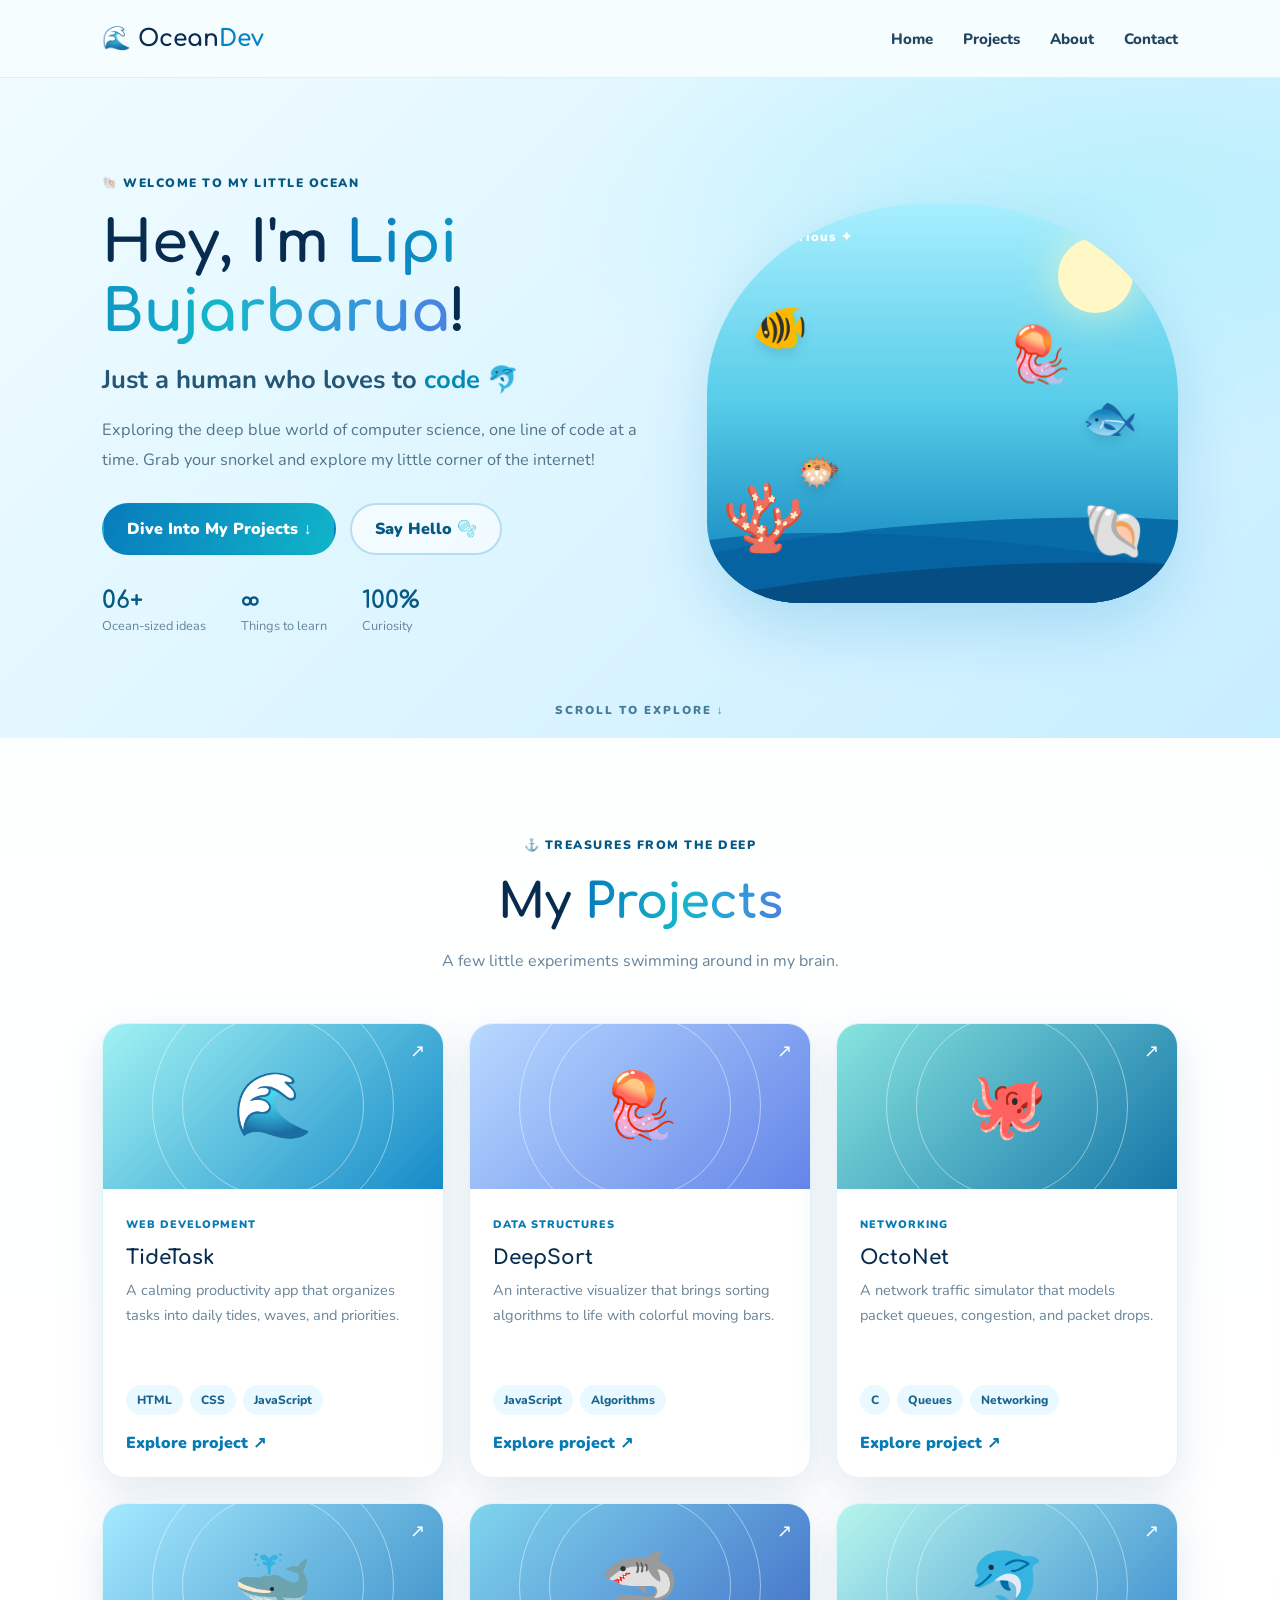
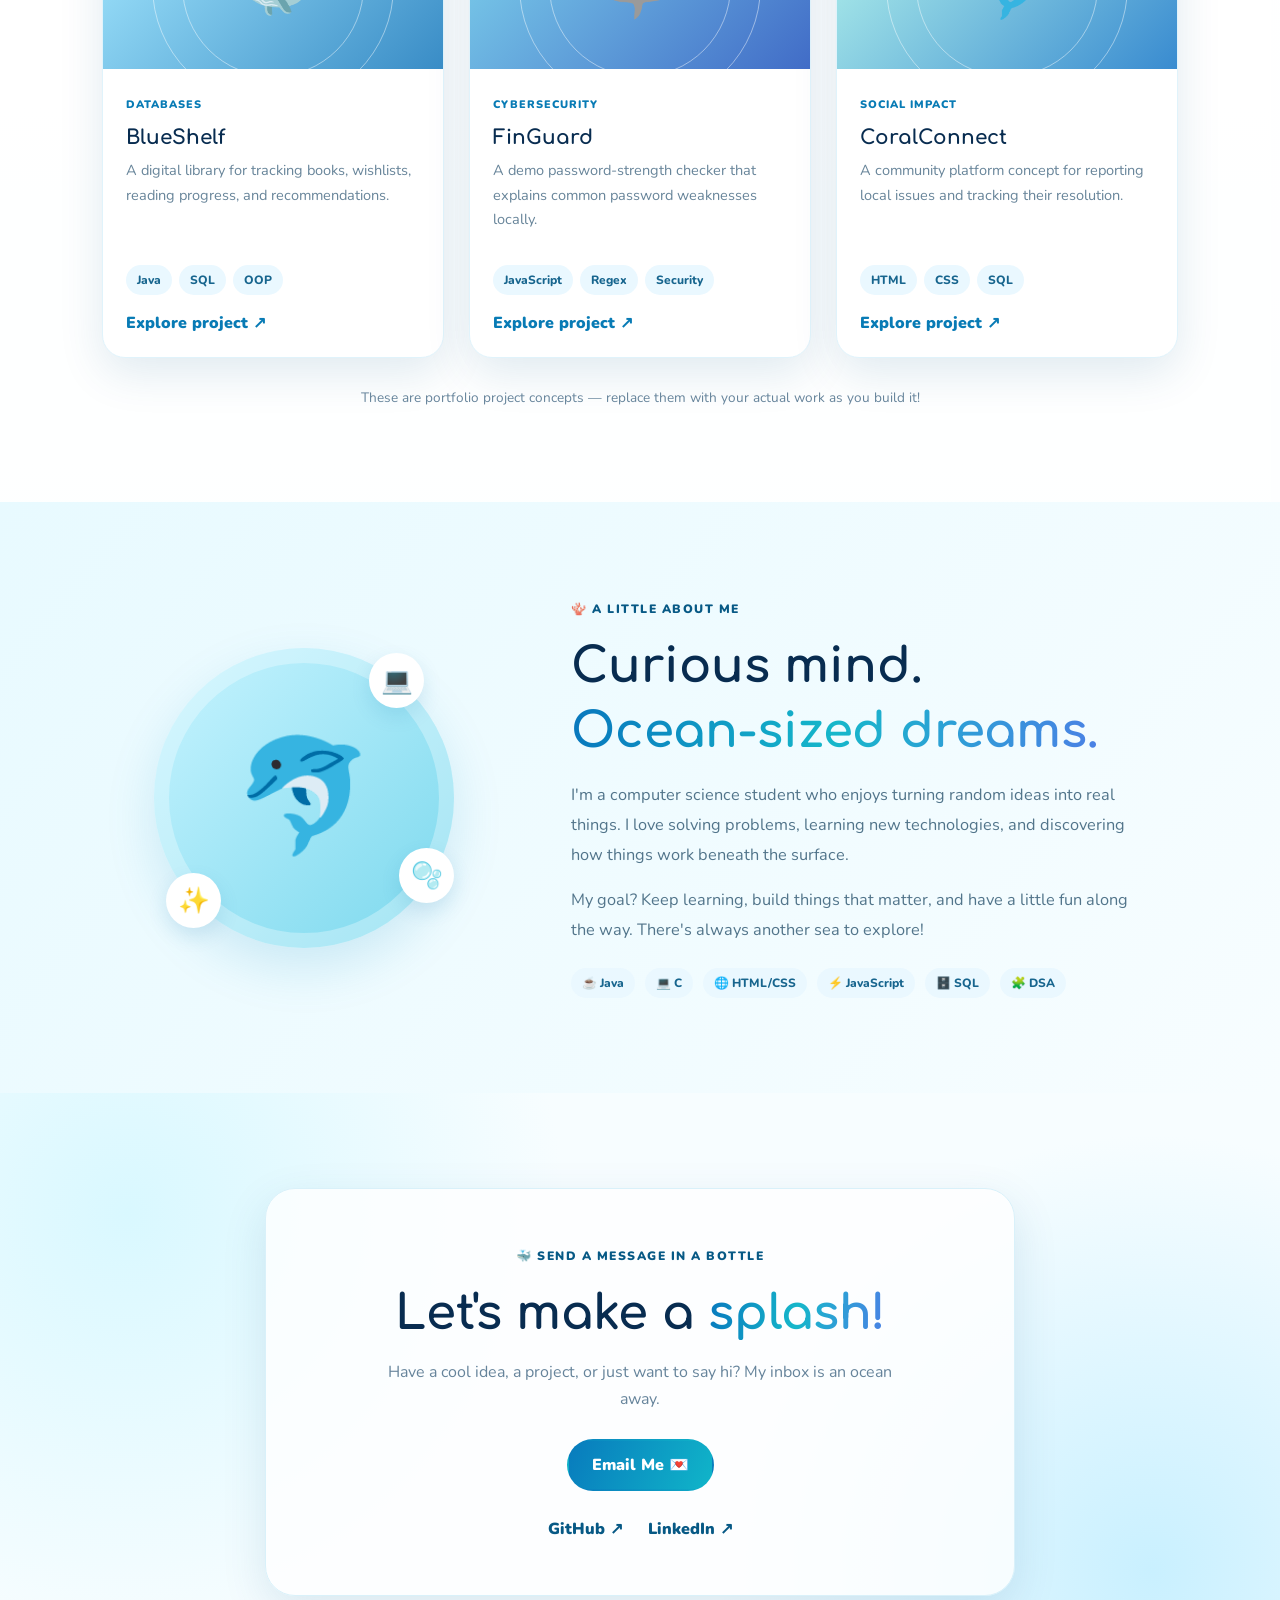
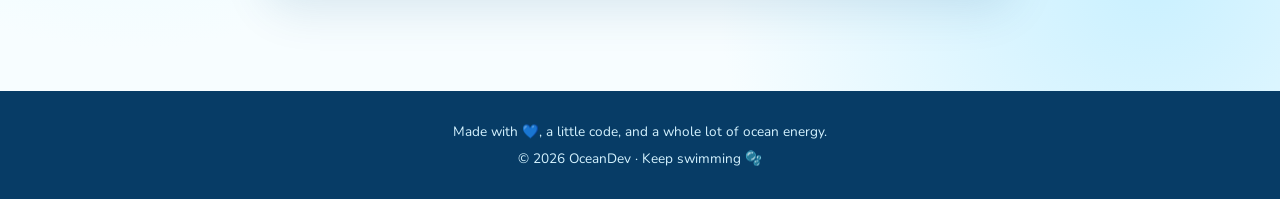
==== commit 5425ad95: "Portfolio changed" ====
--- a/index.html
+++ b/index.html
@@ -4,364 +4,190 @@
 <head>
   <meta charset="UTF-8">
   <meta name="viewport" content="width=device-width, initial-scale=1.0">
-  <meta name="theme-color" content="#fff5f7">
-  <title>Hop Into My World! 🐰</title>
-
+  <title>OceanDev | Dive Into My Code</title>
+  <link rel="stylesheet" href="style.css">
   <link rel="preconnect" href="https://fonts.googleapis.com">
-  <link rel="preconnect" href="https://fonts.gstatic.com" crossorigin>
-  <link href="https://fonts.googleapis.com/css2?family=Baloo+2:wght@400;500;600;700;800&family=Nunito:wght@400;600;700;800;900&display=swap" rel="stylesheet">
-
-  <link rel="stylesheet" href="style.css">
-  <script src="script.js" defer></script>
+  <link href="https://fonts.googleapis.com/css2?family=Comfortaa:wght@400;500;600;700&family=Nunito:wght@400;600;700;800;900&display=swap" rel="stylesheet">
 </head>
 <body>
-
-  <div class="announcement">
-    <span>🥕</span> currently hopping between bugs and features <span>🐇</span>
-  </div>
+  <div class="bubbles" id="bubbles"></div>
 
   <header class="navbar">
-    <a href="#home" class="logo">
-      <span class="logo-bunny">૮₍ ˶ᵔ ᵕ ᵔ˶ ₎ა</span>
-      <span>bugbun<span class="pink">.exe</span></span>
-    </a>
-
-    <button class="menu-toggle" id="menu-toggle"
-      aria-label="Toggle navigation" aria-expanded="false">☰</button>
-
-    <nav id="nav-menu">
-      <a href="#about">about me</a>
-      <a href="#skills">my brain</a>
-      <a href="#projects">my creations</a>
-      <a href="#contact" class="nav-contact">say hi! ♡</a>
+    <a href="#home" class="logo">🌊 Ocean<span>Dev</span></a>
+    <button class="menu-toggle" id="menuToggle" aria-label="Toggle menu">☰</button>
+    <nav id="navLinks">
+      <a href="#home">Home</a>
+      <a href="#projects">Projects</a>
+      <a href="#about">About</a>
+      <a href="#contact">Contact</a>
     </nav>
   </header>
 
   <main>
-    <section class="hero section" id="home">
-      <div class="hero-text">
-        <div class="tiny-label"><span class="sparkle">✦</span> a tiny corner of the internet</div>
-
-        <h1>hello, world!<br>
-          i'm a <span class="pink-text">bunny</span><br>
-          who <span class="underline-text">codes.</span> <span class="waving">૮ ˶ᵔ ᵕ ᵔ˶ ა</span>
-        </h1>
-
-        <p class="hero-description">
-          Computer science student, professional bug collector,
-          and part-time overthinker. I turn caffeine, curiosity
-          and questionable ideas into code. ✨
+    <section class="hero" id="home">
+      <div class="hero-content">
+        <span class="eyebrow">🐚 WELCOME TO MY LITTLE OCEAN</span>
+        <h1>Hey, I'm <span class="gradient-text">Lipi Bujarbarua</span>!</h1>
+        <h2>Just a human who loves to <span id="changingWord">code</span> 🐬</h2>
+        <p>
+          Exploring the deep blue world of computer science, one line of
+          code at a time. Grab your snorkel and explore my little corner
+          of the internet!
         </p>
-
         <div class="hero-buttons">
-          <a href="#projects" class="button button-pink">hop to my projects 🥕</a>
-          <a href="#about" class="button button-outline">who's this bun?</a>
+          <a href="#projects" class="btn primary">Dive Into My Projects ↓</a>
+          <a href="#contact" class="btn secondary">Say Hello 🫧</a>
         </div>
-
-        <div class="hero-status">
-          <span class="status-dot"></span>
-          <span>probably debugging something rn</span>
+        <div class="mini-stats">
+          <div><strong>06+</strong><span>Ocean-sized ideas</span></div>
+          <div><strong>∞</strong><span>Things to learn</span></div>
+          <div><strong>100%</strong><span>Curiosity</span></div>
         </div>
       </div>
 
-      <div class="hero-art">
-        <div class="floating-note note-one">hello!! ♡</div>
-        <div class="floating-note note-two">0110 1010</div>
-        <div class="floating-star star-one">✦</div>
-        <div class="floating-star star-two">✧</div>
-
-        <div class="bunny-card">
-          <div class="bunny-window">
-            <span>♡</span>
-            <span>♡</span>
-            <span>♡</span>
-          </div>
-          <div class="bunny-illustration" aria-label="Cute bunny illustration" role="img">
-            <div class="bunny-ear ear-left"></div>
-            <div class="bunny-ear ear-right"></div>
-            <div class="bunny-head">
-              <div class="bunny-blush blush-left"></div>
-              <div class="bunny-blush blush-right"></div>
-              <div class="bunny-eye eye-left"></div>
-              <div class="bunny-eye eye-right"></div>
-              <div class="bunny-nose"></div>
-              <div class="bunny-mouth"></div>
-            </div>
-            <div class="bunny-body"></div>
-            <div class="bunny-foot foot-left"></div>
-            <div class="bunny-foot foot-right"></div>
-            <div class="bunny-carrot">🥕</div>
-          </div>
-          <div class="bunny-caption">
-            <span>your local code bun</span>
-            <span class="heart">♥</span>
-          </div>
-        </div>
-
-        <div class="floating-note note-three">it works!! (don't touch it)</div>
+      <div class="ocean-art" aria-label="Decorative ocean illustration">
+        <div class="sun"></div>
+        <div class="fish fish-one">🐠</div>
+        <div class="fish fish-two">🐟</div>
+        <div class="fish fish-three">🐡</div>
+        <div class="jellyfish">🪼</div>
+        <div class="coral coral-one">🪸</div>
+        <div class="shell">🐚</div>
+        <div class="wave wave-one"></div>
+        <div class="wave wave-two"></div>
+        <div class="wave wave-three"></div>
+        <div class="floating-note">✦ stay curious ✦</div>
       </div>
-
-      <div class="hero-bottom">SCROLL A LITTLE <span>↓</span></div>
-    </section>
-
-    <section class="about section" id="about">
-      <div class="section-heading">
-        <span class="section-kicker">01 / the bunny behind the screen</span>
-        <h2>a little <span class="pink-text">about me</span> ♡</h2>
-        <p>small human. big tabs-open-on-my-laptop energy.</p>
-      </div>
-
-      <div class="about-grid">
-        <div class="about-card about-intro">
-          <div class="card-sticker">૮₍ ˶• ༝ •˶ ₎ა</div>
-          <h3>heya, internet stranger!</h3>
-          <p>
-            I'm a computer science student who likes figuring out how
-            things work — and occasionally discovering five new bugs
-            while fixing one. I enjoy programming, solving problems,
-            and building little things that make the digital world
-            more fun.
-          </p>
-          <p>
-            Currently collecting coding skills, project ideas,
-            and an unreasonable number of browser tabs.
-          </p>
-          <span class="handwritten">nice to meet ya! ♡</span>
-        </div>
-
-        <div class="about-side">
-          <div class="mini-card">
-            <span class="mini-icon">🎀</span>
-            <div>
-              <h4>current quest</h4>
-              <p>becoming dangerously good at coding</p>
-            </div>
-          </div>
-          <div class="mini-card">
-            <span class="mini-icon">🧠</span>
-            <div>
-              <h4>brain status</h4>
-              <p>47% logic, 53% silly little ideas</p>
-            </div>
-          </div>
-          <div class="mini-card">
-            <span class="mini-icon">🐛</span>
-            <div>
-              <h4>arch nemesis</h4>
-              <p>missing semicolons and runtime errors</p>
-            </div>
-          </div>
-          <div class="mini-card">
-            <span class="mini-icon">🌷</span>
-            <div>
-              <h4>dream aesthetic</h4>
-              <p>cute interfaces that actually work</p>
-            </div>
-          </div>
-        </div>
-      </div>
-    </section>
-
-    <section class="skills section" id="skills">
-      <div class="section-heading">
-        <span class="section-kicker">02 / stuff inside my brain</span>
-        <h2>my little <span class="pink-text">toolbox</span> 🧰</h2>
-        <p>the ingredients used to cook up my projects.</p>
-      </div>
-
-      <div class="skills-grid">
-        <article class="skill-card">
-          <div class="skill-icon">💻</div>
-          <h3>languages</h3>
-          <div class="tags">
-            <span>C</span><span>Java</span><span>JavaScript</span><span>Python</span>
-          </div>
-          <p>talking to computers so they don't have to guess.</p>
-        </article>
-
-        <article class="skill-card">
-          <div class="skill-icon">🎨</div>
-          <h3>web magic</h3>
-          <div class="tags">
-            <span>HTML</span><span>CSS</span><span>DOM</span><span>Responsive UI</span>
-          </div>
-          <p>making pixels look cute and behave themselves.</p>
-        </article>
-
-        <article class="skill-card">
-          <div class="skill-icon">🧩</div>
-          <h3>CS brain stuff</h3>
-          <div class="tags">
-            <span>DSA</span><span>OOP</span><span>Algorithms</span><span>Git</span>
-          </div>
-          <p>turning scary problems into smaller, less scary problems.</p>
-        </article>
-
-        <article class="skill-card">
-          <div class="skill-icon">☁️</div>
-          <h3>currently exploring</h3>
-          <div class="tags">
-            <span>SQL</span><span>APIs</span><span>Backend</span><span>AI</span>
-          </div>
-          <p>new skills loading... please do not unplug.</p>
-        </article>
-      </div>
+      <a href="#projects" class="scroll-cue">SCROLL TO EXPLORE ↓</a>
     </section>
 
     <section class="projects section" id="projects">
       <div class="section-heading">
-        <span class="section-kicker">03 / suspiciously specific side quests</span>
-        <h2>things i've <span class="pink-text">conjured up</span> ✨</h2>
-        <p>a collection of coding ideas, tiny experiments and digital shenanigans.</p>
+        <span class="eyebrow">⚓ TREASURES FROM THE DEEP</span>
+        <h2>My <span class="gradient-text">Projects</span></h2>
+        <p>A few little experiments swimming around in my brain.</p>
       </div>
 
-      <div class="projects-grid">
+      <div class="project-grid">
         <article class="project-card">
-          <div class="project-art art-pink">
-            <span class="art-emoji">🐰</span>
-            <span class="art-decoration">♡</span>
-            <div class="fake-window">
-              <div class="fake-window-top"><i></i><i></i><i></i></div>
-              <div class="fake-code"><span>if</span> (snack) {<br>
-                &nbsp; code();<br>
-                &nbsp; repeat();<br>}
-              </div>
-            </div>
-            <span class="project-number">01</span>
-          </div>
-          <div class="project-content">
-            <div class="project-type">WEB DEVELOPMENT</div>
-            <h3>BunOS — a bunny desktop</h3>
-            <p>A fake operating system in the browser with draggable windows, a tiny notes app, and absolutely no productive intent.</p>
-            <div class="project-tags"><span>HTML</span><span>CSS</span><span>JavaScript</span></div>
-            <button class="project-link" data-project="BunOS">inspect the bun <span>↗</span></button>
+          <div class="project-art art-one">🌊<span>↗</span></div>
+          <div class="project-info">
+            <span class="tag">WEB DEVELOPMENT</span>
+            <h3>TideTask</h3>
+            <p>A calming productivity app that organizes tasks into daily tides, waves, and priorities.</p>
+            <div class="tech"><span>HTML</span><span>CSS</span><span>JavaScript</span></div>
+            <button class="project-link" data-project="TideTask">Explore project ↗</button>
           </div>
         </article>
 
         <article class="project-card">
-          <div class="project-art art-purple">
-            <span class="art-emoji">🧠</span>
-            <span class="binary">0101<br>1010<br>1100</span>
-            <div class="terminal-card">
-              <span>terminal.exe</span>
-              <p>> solving problem...</p>
-              <p>> coffee required_</p>
-            </div>
-            <span class="project-number">02</span>
-          </div>
-          <div class="project-content">
-            <div class="project-type">DATA STRUCTURES</div>
-            <h3>Queue the Chaos</h3>
-            <p>A visual simulator for queues and stacks that shows how data moves, where it waits, and when everything gets full.</p>
-            <div class="project-tags"><span>C</span><span>DSA</span><span>Algorithms</span></div>
-            <button class="project-link" data-project="Queue the Chaos">inspect the bun <span>↗</span></button>
+          <div class="project-art art-two">🪼<span>↗</span></div>
+          <div class="project-info">
+            <span class="tag">DATA STRUCTURES</span>
+            <h3>DeepSort</h3>
+            <p>An interactive visualizer that brings sorting algorithms to life with colorful moving bars.</p>
+            <div class="tech"><span>JavaScript</span><span>Algorithms</span></div>
+            <button class="project-link" data-project="DeepSort">Explore project ↗</button>
           </div>
         </article>
 
         <article class="project-card">
-          <div class="project-art art-yellow">
-            <span class="art-emoji">🥕</span>
-            <div class="weather-widget">
-              <span>today's forecast</span>
-              <strong>99° of chaos</strong>
-              <p>chance of procrastination: 100%</p>
-            </div>
-            <span class="project-number">03</span>
-          </div>
-          <div class="project-content">
-            <div class="project-type">JAVASCRIPT / API</div>
-            <h3>VibeCheck.exe</h3>
-            <p>A tiny mood dashboard that turns your selected vibe into a colour palette, a song suggestion, and a very dramatic status.</p>
-            <div class="project-tags"><span>JavaScript</span><span>APIs</span><span>UI Design</span></div>
-            <button class="project-link" data-project="VibeCheck.exe">inspect the bun <span>↗</span></button>
+          <div class="project-art art-three">🐙<span>↗</span></div>
+          <div class="project-info">
+            <span class="tag">NETWORKING</span>
+            <h3>OctoNet</h3>
+            <p>A network traffic simulator that models packet queues, congestion, and packet drops.</p>
+            <div class="tech"><span>C</span><span>Queues</span><span>Networking</span></div>
+            <button class="project-link" data-project="OctoNet">Explore project ↗</button>
           </div>
         </article>
 
         <article class="project-card">
-          <div class="project-art art-green">
-            <span class="art-emoji">🌱</span>
-            <div class="plant-pot">🌿<br>▰▰▰</div>
-            <span class="plant-label">+1 XP</span>
-            <span class="project-number">04</span>
-          </div>
-          <div class="project-content">
-            <div class="project-type">PRODUCTIVITY / LOGIC</div>
-            <h3>Touch Grass Tracker</h3>
-            <p>A gamified study timer where finishing a focus session grows a virtual plant. Forget your break and your plant gets dramatic.</p>
-            <div class="project-tags"><span>JavaScript</span><span>Timers</span><span>Local Storage</span></div>
-            <button class="project-link" data-project="Touch Grass Tracker">inspect the bun <span>↗</span></button>
+          <div class="project-art art-four">🐳<span>↗</span></div>
+          <div class="project-info">
+            <span class="tag">DATABASES</span>
+            <h3>BlueShelf</h3>
+            <p>A digital library for tracking books, wishlists, reading progress, and recommendations.</p>
+            <div class="tech"><span>Java</span><span>SQL</span><span>OOP</span></div>
+            <button class="project-link" data-project="BlueShelf">Explore project ↗</button>
           </div>
         </article>
 
         <article class="project-card">
-          <div class="project-art art-blue">
-            <span class="art-emoji">🔐</span>
-            <div class="password-box">
-              <span>password strength</span>
-              <strong>●●●●●●●●</strong>
-              <small>the secret carrot vault</small>
-            </div>
-            <span class="project-number">05</span>
-          </div>
-          <div class="project-content">
-            <div class="project-type">CYBERSECURITY</div>
-            <h3>Pass the Vibe</h3>
-            <p>A password-strength checker that explains weak spots and generates stronger, random passwords for your imaginary bunny vault.</p>
-            <div class="project-tags"><span>JavaScript</span><span>Security</span><span>Regex</span></div>
-            <button class="project-link" data-project="Pass the Vibe">inspect the bun <span>↗</span></button>
+          <div class="project-art art-five">🦈<span>↗</span></div>
+          <div class="project-info">
+            <span class="tag">CYBERSECURITY</span>
+            <h3>FinGuard</h3>
+            <p>A demo password-strength checker that explains common password weaknesses locally.</p>
+            <div class="tech"><span>JavaScript</span><span>Regex</span><span>Security</span></div>
+            <button class="project-link" data-project="FinGuard">Explore project ↗</button>
           </div>
         </article>
 
         <article class="project-card">
-          <div class="project-art art-orange">
-            <span class="art-emoji">📡</span>
-            <div class="packet-flow">
-              <span>📦</span><span>📦</span><span>📦</span><b>→</b><span>🖥️</span>
-            </div>
-            <span class="project-number">06</span>
-          </div>
-          <div class="project-content">
-            <div class="project-type">NETWORKING / C</div>
-            <h3>Packet Panic!</h3>
-            <p>A network congestion simulator that models incoming packets, buffer limits, processing queues, delays, and dropped packets.</p>
-            <div class="project-tags"><span>C</span><span>Circular Queue</span><span>Networking</span></div>
-            <button class="project-link" data-project="Packet Panic!">inspect the bun <span>↗</span></button>
+          <div class="project-art art-six">🐬<span>↗</span></div>
+          <div class="project-info">
+            <span class="tag">SOCIAL IMPACT</span>
+            <h3>CoralConnect</h3>
+            <p>A community platform concept for reporting local issues and tracking their resolution.</p>
+            <div class="tech"><span>HTML</span><span>CSS</span><span>SQL</span></div>
+            <button class="project-link" data-project="CoralConnect">Explore project ↗</button>
           </div>
         </article>
       </div>
+      <p class="project-note">These are portfolio project concepts — replace them with your actual work as you build it!</p>
+    </section>
 
-      <div class="projects-note">
-        <span>💌</span>
-        <p>These are concept projects for the portfolio design. Swap in your real work as you build it!</p>
+    <section class="about section" id="about">
+      <div class="about-visual">
+        <div class="about-circle">
+          <span class="big-emoji">🐬</span>
+          <span class="orbit orbit-one">💻</span>
+          <span class="orbit orbit-two">✨</span>
+          <span class="orbit orbit-three">🫧</span>
+        </div>
+      </div>
+      <div class="about-content">
+        <span class="eyebrow">🪸 A LITTLE ABOUT ME</span>
+        <h2>Curious mind.<br><span class="gradient-text">Ocean-sized dreams.</span></h2>
+        <p>
+          I'm a computer science student who enjoys turning random ideas
+          into real things. I love solving problems, learning new
+          technologies, and discovering how things work beneath the surface.
+        </p>
+        <p>
+          My goal? Keep learning, build things that matter, and have a little
+          fun along the way. There's always another sea to explore!
+        </p>
+        <div class="skill-list">
+          <span>☕ Java</span><span>💻 C</span><span>🌐 HTML/CSS</span>
+          <span>⚡ JavaScript</span><span>🗄️ SQL</span><span>🧩 DSA</span>
+        </div>
       </div>
     </section>
 
     <section class="contact section" id="contact">
       <div class="contact-card">
-        <div class="contact-deco deco-left">✿</div>
-        <div class="contact-deco deco-right">♡</div>
-        <span class="section-kicker">04 / the final hop</span>
-        <div class="contact-bunny">૮₍ ˶ᵔ ᵕ ᵔ˶ ₎ა</div>
-        <h2>got a cute idea?<br><span class="pink-text">let's make it real.</span></h2>
-        <p>Open to cool projects, coding buddies, and conversations about why the code worked five minutes ago but doesn't now.</p>
-        <a href="mailto:hello@example.com" class="button button-pink" id="email-link">send a little hello 💌</a>
-        <div class="social-links">
+        <span class="eyebrow">🐳 SEND A MESSAGE IN A BOTTLE</span>
+        <h2>Let's make a <span class="gradient-text">splash!</span></h2>
+        <p>Have a cool idea, a project, or just want to say hi? My inbox is an ocean away.</p>
+        <a class="btn primary" href="mailto:your.email@example.com">Email Me 💌</a>
+        <div class="socials">
           <a href="https://github.com/" target="_blank" rel="noopener noreferrer">GitHub ↗</a>
-          <span>✿</span>
-          <a href="https://www.linkedin.com/" target="_blank" rel="noopener noreferrer">LinkedIn ↗</a>
+          <a href="https://linkedin.com/" target="_blank" rel="noopener noreferrer">LinkedIn ↗</a>
         </div>
       </div>
     </section>
   </main>
 
   <footer>
-    <a href="#home" class="footer-logo">bugbun.exe 🐇</a>
-    <p>made with ♡, CSS, and a concerning amount of carrots.</p>
-    <p>© <span id="year"></span> · no bugs were emotionally supported during this process.</p>
-    <button id="back-to-top" aria-label="Back to top">↑</button>
+    <p>Made with 💙, a little code, and a whole lot of ocean energy.</p>
+    <p>© <span id="year"></span> OceanDev · Keep swimming 🫧</p>
   </footer>
 
+  <button id="backToTop" aria-label="Back to top">↑</button>
   <div class="toast" id="toast" role="status" aria-live="polite"></div>
 
+  <script src="script.js"></script>
 </body>
 </html>
--- a/style.css
+++ b/style.css
@@ -1,23 +1,15 @@
-
-/* ==========================================
-   BUGBUN.EXE — CUTE BUNNY PORTFOLIO
-   ========================================== */
 
 :root {
-  --pink: #f5a8bf;
-  --pink-dark: #d95f8a;
-  --pink-light: #fff0f4;
-  --cream: #fffaf1;
-  --purple: #c9b5f5;
-  --yellow: #ffe49a;
-  --green: #c6e5bd;
-  --blue: #c6e4f6;
-  --ink: #493945;
-  --muted: #8b7a86;
+  --navy: #082c50;
+  --deep-blue: #075985;
+  --ocean: #0284c7;
+  --aqua: #38d9e6;
+  --ice: #e7faff;
   --white: #ffffff;
-  --border: #f0dfe6;
-  --shadow: 0 12px 35px rgba(125, 79, 104, 0.09);
-  --round: 24px;
+  --text: #23445e;
+  --muted: #66849b;
+  --glass: rgba(255, 255, 255, 0.75);
+  --shadow: 0 15px 45px rgba(12, 83, 130, 0.12);
 }
 
 * {
@@ -28,20 +20,14 @@
 
 html {
   scroll-behavior: smooth;
-  scroll-padding-top: 95px;
+  scroll-padding-top: 85px;
 }
 
 body {
   font-family: "Nunito", sans-serif;
-  background: var(--cream);
-  color: var(--ink);
-  line-height: 1.7;
+  color: var(--text);
+  background: linear-gradient(180deg, #f1fcff 0%, #ffffff 45%, #eaf9ff 100%);
   overflow-x: hidden;
-}
-
-button,
-a {
-  -webkit-tap-highlight-color: transparent;
 }
 
 a {
@@ -53,1306 +39,690 @@
   font: inherit;
 }
 
-button:focus-visible,
-a:focus-visible {
-  outline: 3px solid var(--pink-dark);
-  outline-offset: 5px;
-}
-
-::selection {
-  background: var(--pink);
-  color: white;
-}
-
-.announcement {
-  display: flex;
+.navbar {
+  height: 78px;
+  padding: 0 8%;
+  display: flex;
+  justify-content: space-between;
   align-items: center;
-  justify-content: center;
-  gap: 10px;
-  padding: 9px 16px;
-  background: var(--pink-light);
-  color: var(--pink-dark);
-  font-size: 0.83rem;
-  font-weight: 800;
-  text-align: center;
-}
-
-.navbar {
-  width: 100%;
-  min-height: 76px;
-  padding: 14px 7%;
-  display: flex;
-  align-items: center;
-  justify-content: space-between;
-  gap: 24px;
-  background: rgba(255, 250, 241, 0.94);
-  border-bottom: 1px solid rgba(240, 223, 230, 0.7);
   position: sticky;
   top: 0;
   z-index: 100;
-  transition: box-shadow 0.3s ease;
-}
-
-.navbar.scrolled {
-  box-shadow: 0 5px 22px rgba(125, 79, 104, 0.08);
-  backdrop-filter: blur(12px);
+  background: rgba(246, 253, 255, 0.88);
+  backdrop-filter: blur(15px);
+  border-bottom: 1px solid rgba(56, 180, 220, 0.15);
 }
 
 .logo {
-  display: flex;
+  font-family: "Comfortaa", cursive;
+  font-size: 1.45rem;
+  font-weight: 700;
+  color: var(--navy);
+}
+
+.logo span {
+  color: var(--ocean);
+}
+
+.navbar nav {
+  display: flex;
+  gap: 30px;
   align-items: center;
-  gap: 10px;
-  font-family: "Baloo 2", cursive;
-  font-size: 1.45rem;
+}
+
+.navbar nav a {
   font-weight: 800;
-  white-space: nowrap;
-}
-
-.logo-bunny {
-  color: var(--pink-dark);
-  font-size: 1.1rem;
-}
-
-.pink {
-  color: var(--pink-dark);
-}
-
-.navbar nav {
-  display: flex;
+  font-size: 0.94rem;
+  transition: color 0.25s, transform 0.25s;
+}
+
+.navbar nav a:hover {
+  color: var(--ocean);
+  transform: translateY(-2px);
+}
+
+.menu-toggle {
+  display: none;
+  background: none;
+  border: none;
+  font-size: 1.6rem;
+  color: var(--navy);
+  cursor: pointer;
+}
+
+.hero {
+  min-height: 660px;
+  padding: 75px 8% 85px;
+  display: grid;
+  grid-template-columns: 1.1fr 0.9fr;
   align-items: center;
   gap: 30px;
-}
-
-.navbar nav a {
-  font-size: 0.9rem;
-  font-weight: 800;
-  color: var(--muted);
-  transition: color 0.2s ease;
-}
-
-.navbar nav a:hover {
-  color: var(--pink-dark);
-}
-
-.navbar nav .nav-contact {
-  color: white;
-  background: var(--pink-dark);
-  padding: 10px 20px;
-  border-radius: 999px;
-}
-
-.navbar nav .nav-contact:hover {
-  color: white;
-  background: var(--ink);
-}
-
-.menu-toggle {
-  display: none;
-  border: 1px solid var(--border);
-  background: white;
-  color: var(--pink-dark);
-  border-radius: 12px;
-  padding: 6px 12px;
-  cursor: pointer;
-  font-size: 1.3rem;
-}
-
-.section {
-  padding: 105px 8%;
-}
-
-.hero {
-  min-height: 660px;
-  display: grid;
-  grid-template-columns: 1.05fr 0.95fr;
-  align-items: center;
-  gap: 45px;
   position: relative;
   overflow: hidden;
-  padding-top: 80px;
-  padding-bottom: 105px;
-}
-
-.hero::before {
-  content: "";
-  width: 400px;
-  height: 400px;
-  background: #ffe7ee;
-  border-radius: 50%;
-  position: absolute;
-  top: -190px;
-  left: -170px;
-  z-index: -1;
-}
-
-.hero::after {
-  content: "";
-  width: 260px;
-  height: 260px;
-  background: #fff0c9;
-  border-radius: 50%;
-  position: absolute;
-  bottom: -150px;
-  right: -90px;
-  z-index: -1;
-}
-
-.tiny-label,
-.section-kicker {
-  display: inline-block;
-  color: var(--pink-dark);
-  font-weight: 900;
-  font-size: 0.82rem;
-  letter-spacing: 0.04em;
-}
-
-.tiny-label {
-  padding: 8px 15px;
-  border: 1px dashed #e7a1b8;
-  border-radius: 999px;
-  background: rgba(255, 255, 255, 0.65);
-  margin-bottom: 23px;
-}
-
-.sparkle {
-  margin-right: 5px;
-}
-
-.hero h1 {
-  font-family: "Baloo 2", cursive;
-  font-size: clamp(3.3rem, 6vw, 5.6rem);
-  line-height: 0.99;
-  font-weight: 800;
-  letter-spacing: -0.045em;
-}
-
-.pink-text {
-  color: var(--pink-dark);
-}
-
-.underline-text {
-  position: relative;
-  display: inline-block;
-  z-index: 1;
-}
-
-.underline-text::after {
-  content: "";
-  position: absolute;
-  height: 13px;
-  bottom: 1px;
-  left: -2px;
-  right: -2px;
-  background: #ffdce7;
-  border-radius: 50%;
-  z-index: -1;
-  transform: rotate(-2deg);
-}
-
-.waving {
-  font-family: "Nunito", sans-serif;
-  font-size: 1.3rem;
-  display: inline-block;
-  vertical-align: middle;
-  letter-spacing: 0;
-}
-
-.hero-description {
-  max-width: 490px;
-  margin: 25px 0;
-  color: var(--muted);
-  font-size: 1.04rem;
-  line-height: 1.9;
-}
-
-.hero-buttons {
-  display: flex;
-  flex-wrap: wrap;
-  gap: 13px;
-  margin-bottom: 27px;
-}
-
-.button {
-  min-height: 48px;
-  padding: 13px 22px;
-  border: 2px solid transparent;
-  border-radius: 999px;
-  display: inline-flex;
-  align-items: center;
-  justify-content: center;
-  font-weight: 900;
-  font-size: 0.91rem;
-  transition: transform 0.2s ease, box-shadow 0.2s ease,
-    background 0.2s ease;
-  cursor: pointer;
-}
-
-.button:hover {
-  transform: translateY(-4px) rotate(-1deg);
-  box-shadow: 0 9px 20px rgba(217, 95, 138, 0.18);
-}
-
-.button-pink {
-  background: var(--pink-dark);
-  color: white;
-}
-
-.button-pink:hover {
-  background: #c84c79;
-}
-
-.button-outline {
-  background: white;
-  border-color: var(--border);
-  color: var(--ink);
-}
-
-.hero-status {
-  display: flex;
-  align-items: center;
-  gap: 9px;
-  color: var(--muted);
-  font-size: 0.82rem;
-  font-weight: 800;
-}
-
-.status-dot {
-  width: 9px;
-  height: 9px;
-  border-radius: 50%;
-  background: #91c88b;
-  box-shadow: 0 0 0 4px #e5f3df;
-}
-
-.hero-art {
-  min-height: 435px;
-  display: flex;
-  align-items: center;
-  justify-content: center;
-  position: relative;
-}
-
-.bunny-card {
-  width: min(100%, 350px);
-  height: 380px;
-  background: white;
-  border: 2px solid #f6dfe7;
-  border-radius: 28px;
-  box-shadow: 0 25px 65px rgba(125, 79, 104, 0.12);
-  transform: rotate(2deg);
-  overflow: hidden;
+  background:
+    radial-gradient(ellipse at 85% 20%, rgba(125, 232, 246, 0.35), transparent 35%),
+    linear-gradient(135deg, #f0fcff, #d9f4ff 60%, #c7eeff);
+}
+
+.hero-content {
   position: relative;
   z-index: 2;
-}
-
-.bunny-window {
-  height: 40px;
-  background: #fff6f8;
-  border-bottom: 1px solid #f7e8ed;
-  display: flex;
-  justify-content: flex-end;
+  animation: rise 0.8s ease both;
+}
+
+.eyebrow {
+  display: inline-block;
+  font-size: 0.76rem;
+  letter-spacing: 1.5px;
+  font-weight: 900;
+  color: var(--deep-blue);
+  margin-bottom: 18px;
+}
+
+.hero h1 {
+  font-family: "Comfortaa", cursive;
+  font-size: clamp(2.4rem, 4.5vw, 4.1rem);
+  line-height: 1.2;
+  color: var(--navy);
+  margin-bottom: 15px;
+}
+
+.gradient-text {
+  background: linear-gradient(100deg, #0877bd, #16b7ca, #4b80e5);
+  -webkit-background-clip: text;
+  background-clip: text;
+  color: transparent;
+}
+
+.hero h2 {
+  font-size: clamp(1.2rem, 2vw, 1.7rem);
+  margin-bottom: 18px;
+  color: #245676;
+}
+
+#changingWord {
+  color: #008cb7;
+  display: inline-block;
+  transition: opacity 0.2s;
+}
+
+.hero-content > p,
+.about-content > p {
+  line-height: 1.85;
+  color: #52758b;
+  font-size: 1.02rem;
+  max-width: 570px;
+}
+
+.hero-buttons {
+  display: flex;
+  flex-wrap: wrap;
+  gap: 14px;
+  margin: 28px 0;
+}
+
+.btn {
+  display: inline-flex;
+  justify-content: center;
   align-items: center;
-  gap: 13px;
-  padding: 0 18px;
-  color: #e8a2b8;
-}
-
-.bunny-illustration {
-  height: 285px;
+  padding: 13px 23px;
+  border-radius: 50px;
+  font-weight: 900;
+  transition: transform 0.25s, box-shadow 0.25s;
+  border: 2px solid transparent;
+  cursor: pointer;
+}
+
+.btn:hover {
+  transform: translateY(-4px);
+  box-shadow: 0 12px 25px rgba(3, 105, 161, 0.2);
+}
+
+.btn.primary {
+  color: white;
+  background: linear-gradient(115deg, #087bbd, #10b5c9);
+}
+
+.btn.secondary {
+  color: var(--deep-blue);
+  background: rgba(255, 255, 255, 0.6);
+  border-color: rgba(2, 132, 199, 0.25);
+}
+
+.mini-stats {
+  display: flex;
+  flex-wrap: wrap;
+  gap: 35px;
+  margin-top: 32px;
+}
+
+.mini-stats div {
+  display: flex;
+  flex-direction: column;
+  gap: 3px;
+}
+
+.mini-stats strong {
+  font-family: "Comfortaa", cursive;
+  font-size: 1.5rem;
+  color: var(--deep-blue);
+}
+
+.mini-stats span {
+  font-size: 0.8rem;
+  color: var(--muted);
+}
+
+/* Ocean illustration */
+
+.ocean-art {
   position: relative;
-  background: #fffaf5;
+  height: 400px;
+  border-radius: 48% 48% 20% 20%;
   overflow: hidden;
-}
-
-.bunny-illustration::before,
-.bunny-illustration::after {
-  content: "✦";
-  position: absolute;
-  color: #e7b2c4;
-  font-size: 1.8rem;
-}
-
-.bunny-illustration::before {
-  left: 30px;
-  top: 45px;
-}
-
-.bunny-illustration::after {
-  right: 32px;
-  top: 75px;
-}
-
-.bunny-ear {
-  width: 60px;
-  height: 135px;
-  background: #fff;
-  border: 2px solid #e9cbd6;
-  border-radius: 50% 50% 45% 45%;
-  position: absolute;
-  top: 32px;
-  z-index: 1;
-}
-
-.bunny-ear::after {
-  content: "";
-  position: absolute;
-  top: 13px;
-  bottom: 13px;
-  left: 13px;
-  right: 13px;
-  background: #f7b5c9;
-  border-radius: inherit;
-}
-
-.ear-left {
-  left: calc(50% - 62px);
-  transform: rotate(-17deg);
-}
-
-.ear-right {
-  left: calc(50% + 4px);
-  transform: rotate(13deg);
-}
-
-.bunny-head {
-  position: absolute;
-  width: 165px;
-  height: 145px;
-  top: 117px;
+  background: linear-gradient(180deg, #a8efff, #57cce8 50%, #087cb8);
+  box-shadow: 0 25px 65px rgba(2, 132, 199, 0.2);
+  animation: float 5s ease-in-out infinite;
+  isolation: isolate;
+}
+
+.sun {
+  position: absolute;
+  top: 35px;
+  right: 45px;
+  width: 75px;
+  height: 75px;
+  border-radius: 50%;
+  background: #fff7c5;
+  box-shadow: 0 0 45px rgba(255, 249, 194, 0.7);
+}
+
+.fish {
+  position: absolute;
+  font-size: 2.8rem;
+  filter: drop-shadow(0 6px 5px rgba(0, 40, 70, 0.12));
+  animation: swim 4s ease-in-out infinite;
+}
+
+.fish-one {
+  top: 95px;
+  left: 45px;
+}
+
+.fish-two {
+  top: 185px;
+  right: 40px;
+  animation-delay: -1.5s;
+}
+
+.fish-three {
+  top: 245px;
+  left: 90px;
+  font-size: 2.2rem;
+  animation-delay: -2s;
+}
+
+.jellyfish {
+  position: absolute;
+  top: 115px;
+  right: 105px;
+  font-size: 3.4rem;
+  animation: float 3s ease-in-out infinite;
+}
+
+.coral {
+  position: absolute;
+  bottom: 38px;
+  font-size: 4.2rem;
+  z-index: 5;
+}
+
+.coral-one {
+  left: 15px;
+}
+
+.shell {
+  position: absolute;
+  bottom: 35px;
+  right: 30px;
+  font-size: 3.3rem;
+  z-index: 5;
+}
+
+.wave {
+  position: absolute;
+  left: -25%;
+  width: 150%;
+  height: 110px;
+  border-radius: 45% 55% 0 0;
+  transform: rotate(-5deg);
+}
+
+.wave-one {
+  bottom: -30px;
+  background: #086da7;
+}
+
+.wave-two {
+  bottom: -50px;
+  left: -10%;
+  background: rgba(4, 96, 160, 0.75);
+  transform: rotate(5deg);
+}
+
+.wave-three {
+  bottom: -75px;
+  background: #064d83;
+}
+
+.floating-note {
+  position: absolute;
+  top: 25px;
+  left: 25px;
+  color: #ffffff;
+  font-size: 0.8rem;
+  font-weight: 900;
+  letter-spacing: 1px;
+}
+
+.scroll-cue {
+  position: absolute;
+  bottom: 20px;
   left: 50%;
   transform: translateX(-50%);
-  background: #fff;
-  border: 2px solid #e9cbd6;
-  border-radius: 47% 47% 48% 48%;
-  z-index: 2;
-}
-
-.bunny-eye {
-  position: absolute;
-  width: 10px;
-  height: 13px;
-  top: 63px;
-  background: #493945;
-  border-radius: 50%;
-}
-
-.eye-left {
-  left: 43px;
-}
-
-.eye-right {
-  right: 43px;
-}
-
-.bunny-blush {
-  position: absolute;
-  width: 25px;
-  height: 12px;
-  top: 82px;
-  background: #ffc9d8;
-  border-radius: 50%;
-}
-
-.blush-left {
-  left: 18px;
-}
-
-.blush-right {
-  right: 18px;
-}
-
-.bunny-nose {
-  position: absolute;
-  width: 11px;
-  height: 8px;
-  top: 80px;
-  left: 50%;
-  transform: translateX(-50%);
-  background: #ec92b0;
-  border-radius: 50% 50% 60% 60%;
-}
-
-.bunny-mouth {
-  position: absolute;
-  width: 15px;
-  height: 8px;
-  top: 89px;
-  left: 50%;
-  transform: translateX(-50%);
-  border-bottom: 2px solid #493945;
-  border-radius: 50%;
-}
-
-.bunny-body {
-  position: absolute;
-  width: 112px;
-  height: 80px;
-  background: white;
-  border: 2px solid #e9cbd6;
-  border-radius: 50% 50% 40% 40%;
-  top: 232px;
-  left: 50%;
-  transform: translateX(-50%);
-  z-index: 1;
-}
-
-.bunny-foot {
-  position: absolute;
-  width: 48px;
-  height: 27px;
-  bottom: 8px;
-  background: #fff;
-  border: 2px solid #e9cbd6;
-  border-radius: 50%;
-  z-index: 2;
-}
-
-.foot-left {
-  left: calc(50% - 48px);
-  transform: rotate(-10deg);
-}
-
-.foot-right {
-  left: calc(50% + 4px);
-  transform: rotate(10deg);
-}
-
-.bunny-carrot {
-  position: absolute;
-  right: 43px;
-  bottom: 15px;
-  font-size: 2.4rem;
-  transform: rotate(-23deg);
-  z-index: 4;
-}
-
-.bunny-caption {
-  height: 54px;
-  padding: 0 22px;
-  display: flex;
-  align-items: center;
-  justify-content: space-between;
-  color: var(--muted);
-  font-weight: 900;
-  font-size: 0.88rem;
-}
-
-.heart {
-  color: var(--pink-dark);
-}
-
-.floating-note {
-  position: absolute;
-  z-index: 4;
-  padding: 10px 15px;
-  background: white;
-  border: 1px solid var(--border);
-  border-radius: 13px;
-  color: var(--pink-dark);
-  font-weight: 900;
-  font-size: 0.82rem;
-  box-shadow: var(--shadow);
-}
-
-.note-one {
-  top: 32px;
-  left: 1%;
-  transform: rotate(-7deg);
-}
-
-.note-two {
-  top: 84px;
-  right: 0;
-  transform: rotate(7deg);
-  color: #9172c8;
-}
-
-.note-three {
-  bottom: 8px;
-  right: 1%;
-  transform: rotate(-4deg);
-  font-size: 0.76rem;
-}
-
-.floating-star {
-  position: absolute;
-  color: #e4b3c3;
-  font-size: 2.5rem;
-}
-
-.star-one {
-  top: 10px;
-  right: 19%;
-}
-
-.star-two {
-  bottom: 48px;
-  left: 5%;
-  font-size: 3rem;
-}
-
-.hero-bottom {
-  position: absolute;
-  bottom: 26px;
-  left: 8%;
-  color: #ad9aa5;
+  color: #477c99;
   font-size: 0.72rem;
   font-weight: 900;
-  letter-spacing: 0.14em;
-}
-
-.hero-bottom span {
-  color: var(--pink-dark);
-  font-size: 1.1rem;
-  margin-left: 7px;
-}
-
-/* SECTION HEADINGS */
+  letter-spacing: 2px;
+}
+
+/* Floating bubbles */
+
+.bubbles {
+  position: fixed;
+  inset: 0;
+  overflow: hidden;
+  pointer-events: none;
+  z-index: 0;
+}
+
+.bubble {
+  position: absolute;
+  bottom: -50px;
+  border: 1px solid rgba(46, 179, 220, 0.35);
+  background: rgba(100, 215, 245, 0.08);
+  border-radius: 50%;
+  animation: riseBubble linear infinite;
+}
+
+.section {
+  padding: 95px 8%;
+  position: relative;
+  z-index: 1;
+}
 
 .section-heading {
   text-align: center;
   max-width: 680px;
-  margin: 0 auto 50px;
+  margin: 0 auto 48px;
 }
 
 .section-heading h2,
+.about-content h2,
 .contact-card h2 {
-  font-family: "Baloo 2", cursive;
-  font-size: clamp(2.3rem, 4vw, 3.6rem);
-  font-weight: 800;
-  line-height: 1.15;
-  margin: 10px 0;
-  letter-spacing: -0.035em;
-}
-
-.section-heading > p {
+  font-family: "Comfortaa", cursive;
+  color: var(--navy);
+  font-size: clamp(2rem, 4vw, 3rem);
+  line-height: 1.35;
+  margin-bottom: 12px;
+}
+
+.section-heading p,
+.contact-card > p {
   color: var(--muted);
-  font-size: 0.97rem;
-}
-
-/* ABOUT */
-
-.about {
-  background: #fff4f7;
-}
-
-.about-grid {
-  max-width: 1050px;
-  margin: 0 auto;
+  line-height: 1.7;
+}
+
+/* Project cards */
+
+.projects {
+  background: rgba(255, 255, 255, 0.72);
+}
+
+.project-grid {
   display: grid;
-  grid-template-columns: 1.1fr 0.9fr;
+  grid-template-columns: repeat(3, minmax(0, 1fr));
   gap: 25px;
 }
 
-.about-card {
-  padding: 35px;
-  border: 1px solid #f3dbe4;
+.project-card {
   background: white;
-  border-radius: var(--round);
+  border: 1px solid #e0f3fb;
+  border-radius: 23px;
+  overflow: hidden;
   box-shadow: var(--shadow);
+  transition: transform 0.3s, box-shadow 0.3s;
+}
+
+.project-card:hover {
+  transform: translateY(-9px);
+  box-shadow: 0 22px 50px rgba(12, 83, 130, 0.18);
+}
+
+.project-art {
+  height: 165px;
+  display: flex;
+  justify-content: center;
+  align-items: center;
+  font-size: 4rem;
   position: relative;
   overflow: hidden;
 }
 
-.card-sticker {
-  font-family: "Baloo 2", cursive;
-  display: inline-block;
-  padding: 9px 14px;
-  background: var(--pink-light);
-  color: var(--pink-dark);
-  border-radius: 14px;
-  margin-bottom: 18px;
-}
-
-.about-card h3 {
-  font-family: "Baloo 2", cursive;
-  font-size: 1.7rem;
-  margin-bottom: 12px;
-}
-
-.about-card p {
+.project-art::before,
+.project-art::after {
+  content: "";
+  position: absolute;
+  border: 1px solid rgba(255, 255, 255, 0.45);
+  border-radius: 50%;
+  width: 180px;
+  height: 180px;
+}
+
+.project-art::after {
+  width: 240px;
+  height: 240px;
+}
+
+.project-art > span {
+  position: absolute;
+  top: 15px;
+  right: 18px;
+  font-size: 1.1rem;
+  color: white;
+}
+
+.art-one { background: linear-gradient(135deg, #a1f2f2, #168bc9); }
+.art-two { background: linear-gradient(135deg, #b8d9ff, #6485e8); }
+.art-three { background: linear-gradient(135deg, #87e4df, #1676a8); }
+.art-four { background: linear-gradient(135deg, #a5e9ff, #398cc6); }
+.art-five { background: linear-gradient(135deg, #7fd5ed, #416cc7); }
+.art-six { background: linear-gradient(135deg, #b6f5ec, #398bd0); }
+
+.project-info {
+  padding: 23px;
+}
+
+.tag {
+  color: #087bb5;
+  font-size: 0.68rem;
+  font-weight: 900;
+  letter-spacing: 1px;
+}
+
+.project-info h3 {
+  color: var(--navy);
+  font-family: "Comfortaa", cursive;
+  font-size: 1.25rem;
+  margin: 12px 0 9px;
+}
+
+.project-info p {
+  color: #68859a;
+  line-height: 1.7;
+  font-size: 0.91rem;
+  min-height: 90px;
+}
+
+.tech {
+  display: flex;
+  flex-wrap: wrap;
+  gap: 7px;
+  margin: 17px 0;
+}
+
+.tech span,
+.skill-list span {
+  background: #eaf8ff;
+  color: #17658e;
+  padding: 7px 11px;
+  border-radius: 30px;
+  font-size: 0.75rem;
+  font-weight: 800;
+}
+
+.project-link {
+  background: none;
+  border: none;
+  color: #087bb5;
+  font-weight: 900;
+  cursor: pointer;
+  transition: color 0.2s;
+}
+
+.project-link:hover {
+  color: #10b5c9;
+}
+
+.project-note {
+  text-align: center;
+  margin-top: 30px;
+  font-size: 0.85rem;
   color: var(--muted);
-  font-size: 0.96rem;
-  margin-bottom: 15px;
-}
-
-.handwritten {
-  display: block;
-  text-align: right;
-  font-family: "Baloo 2", cursive;
-  font-size: 1.25rem;
-  font-weight: 800;
-  color: var(--pink-dark);
-  transform: rotate(-4deg);
-  margin-top: 18px;
-}
-
-.about-side {
+}
+
+/* About section */
+
+.about {
   display: grid;
-  gap: 14px;
-}
-
-.mini-card {
-  display: flex;
+  grid-template-columns: 0.8fr 1.2fr;
   align-items: center;
-  gap: 17px;
-  background: white;
-  border: 1px solid #f3dbe4;
-  border-radius: 19px;
-  padding: 17px 20px;
-  transition: transform 0.2s ease;
-}
-
-.mini-card:hover {
-  transform: translateX(5px);
-}
-
-.mini-icon {
-  width: 48px;
-  height: 48px;
-  flex-shrink: 0;
+  gap: 65px;
+  background: linear-gradient(130deg, #e8faff, #f7fdff);
+}
+
+.about-visual {
+  display: flex;
+  justify-content: center;
+}
+
+.about-circle {
+  position: relative;
+  width: 300px;
+  height: 300px;
+  border-radius: 50%;
+  display: flex;
+  align-items: center;
+  justify-content: center;
+  background: linear-gradient(135deg, #c7f4ff, #7bd8ed);
+  box-shadow: inset 0 0 0 15px rgba(255, 255, 255, 0.3),
+              0 20px 50px rgba(4, 132, 185, 0.15);
+}
+
+.big-emoji {
+  font-size: 7rem;
+  animation: float 4s ease-in-out infinite;
+}
+
+.orbit {
+  position: absolute;
+  width: 55px;
+  height: 55px;
   display: grid;
   place-items: center;
-  background: var(--pink-light);
-  border-radius: 15px;
-  font-size: 1.4rem;
-}
-
-.mini-card h4 {
-  font-family: "Baloo 2", cursive;
-  font-size: 1.1rem;
-}
-
-.mini-card p {
-  color: var(--muted);
-  font-size: 0.84rem;
-  line-height: 1.5;
-}
-
-/* SKILLS */
-
-.skills {
-  background: var(--cream);
-}
-
-.skills-grid {
-  max-width: 1100px;
-  margin: 0 auto;
-  display: grid;
-  grid-template-columns: repeat(4, minmax(0, 1fr));
-  gap: 17px;
-}
-
-.skill-card {
-  padding: 25px 21px;
   background: white;
-  border: 1px solid var(--border);
-  border-radius: 22px;
-  box-shadow: 0 8px 25px rgba(125, 79, 104, 0.04);
-  transition: transform 0.25s ease, box-shadow 0.25s ease;
-}
-
-.skill-card:hover {
-  transform: translateY(-7px) rotate(-1deg);
+  border-radius: 50%;
+  box-shadow: 0 8px 20px rgba(3, 105, 161, 0.12);
+  font-size: 1.6rem;
+}
+
+.orbit-one { top: 5px; right: 30px; }
+.orbit-two { bottom: 20px; left: 12px; }
+.orbit-three { bottom: 45px; right: 0; }
+
+.about-content > p {
+  margin: 15px 0;
+}
+
+.skill-list {
+  display: flex;
+  flex-wrap: wrap;
+  gap: 10px;
+  margin-top: 23px;
+}
+
+/* Contact section */
+
+.contact {
+  text-align: center;
+  background:
+    radial-gradient(circle at 10% 20%, #d9f8ff, transparent 35%),
+    radial-gradient(circle at 90% 80%, #c9f0ff, transparent 35%),
+    #f7fdff;
+}
+
+.contact-card {
+  max-width: 750px;
+  margin: auto;
+  padding: 55px 35px;
+  background: rgba(255, 255, 255, 0.8);
+  border: 1px solid #d9f1fa;
+  border-radius: 30px;
   box-shadow: var(--shadow);
 }
 
-.skill-icon {
-  width: 54px;
-  height: 54px;
-  display: grid;
-  place-items: center;
-  background: var(--pink-light);
-  border-radius: 17px;
-  font-size: 1.6rem;
-  margin-bottom: 17px;
-}
-
-.skill-card:nth-child(2) .skill-icon {
-  background: #f0eaff;
-}
-
-.skill-card:nth-child(3) .skill-icon {
-  background: #fff3cf;
-}
-
-.skill-card:nth-child(4) .skill-icon {
-  background: #eaf6e5;
-}
-
-.skill-card h3 {
-  font-family: "Baloo 2", cursive;
-  font-size: 1.3rem;
-  margin-bottom: 12px;
-}
-
-.tags,
-.project-tags {
-  display: flex;
-  flex-wrap: wrap;
-  gap: 7px;
-}
-
-.tags span,
-.project-tags span {
-  padding: 5px 10px;
-  border: 1px solid var(--border);
-  border-radius: 999px;
-  background: #fff8fa;
-  font-size: 0.72rem;
-  color: #866a79;
+.contact-card > p {
+  max-width: 520px;
+  margin: 0 auto 25px;
+}
+
+.socials {
+  display: flex;
+  justify-content: center;
+  gap: 25px;
+  margin-top: 27px;
+  color: var(--deep-blue);
   font-weight: 900;
 }
 
-.skill-card p {
-  margin-top: 15px;
-  color: var(--muted);
-  font-size: 0.86rem;
-  line-height: 1.7;
-}
-
-/* PROJECTS */
-
-.projects {
-  background: #fff4f7;
-}
-
-.projects-grid {
-  max-width: 1100px;
-  margin: 0 auto;
-  display: grid;
-  grid-template-columns: repeat(3, minmax(0, 1fr));
-  gap: 23px;
-}
-
-.project-card {
-  background: white;
-  border: 1px solid #f1dfe6;
-  border-radius: 23px;
-  overflow: hidden;
-  box-shadow: 0 8px 24px rgba(125, 79, 104, 0.04);
-  transition: transform 0.25s ease, box-shadow 0.25s ease;
-}
-
-.project-card:hover {
-  transform: translateY(-7px);
-  box-shadow: 0 18px 35px rgba(125, 79, 104, 0.12);
-}
-
-.project-art {
-  height: 205px;
-  position: relative;
-  display: grid;
-  place-items: center;
-  overflow: hidden;
-}
-
-.art-pink {
-  background: #ffe2eb;
-}
-
-.art-purple {
-  background: #eae1ff;
-}
-
-.art-yellow {
-  background: #fff0c4;
-}
-
-.art-green {
-  background: #e3f1dc;
-}
-
-.art-blue {
-  background: #dceefa;
-}
-
-.art-orange {
-  background: #ffe5d1;
-}
-
-.art-emoji {
-  position: absolute;
-  top: 18px;
-  right: 24px;
-  font-size: 2.2rem;
-  transform: rotate(10deg);
-}
-
-.art-decoration {
-  position: absolute;
-  top: 30px;
-  left: 24px;
-  font-size: 2.5rem;
-  color: #d95f8a;
-}
-
-.project-number {
-  position: absolute;
-  bottom: 13px;
-  left: 17px;
-  color: rgba(73, 57, 69, 0.55);
-  font-size: 0.8rem;
-  font-weight: 900;
-}
-
-.fake-window {
-  width: 180px;
-  background: white;
-  border: 2px solid #eac7d5;
-  border-radius: 12px;
-  overflow: hidden;
-  box-shadow: 0 10px 25px rgba(125, 79, 104, 0.12);
-  transform: rotate(-4deg);
-}
-
-.fake-window-top {
-  height: 25px;
-  padding: 0 9px;
-  display: flex;
-  align-items: center;
-  gap: 5px;
-  background: #fff5f8;
-}
-
-.fake-window-top i {
-  width: 7px;
-  height: 7px;
+.socials a:hover {
+  color: #10b5c9;
+}
+
+footer {
+  text-align: center;
+  padding: 27px 15px;
+  background: #073c66;
+  color: #d5f3ff;
+  font-size: 0.85rem;
+  line-height: 2;
+}
+
+#backToTop {
+  position: fixed;
+  bottom: 25px;
+  right: 25px;
+  z-index: 50;
+  width: 45px;
+  height: 45px;
+  border: none;
   border-radius: 50%;
-  background: #e8a2b8;
-}
-
-.fake-code {
-  padding: 15px;
-  font-family: monospace;
-  font-size: 0.83rem;
-  line-height: 1.8;
-  color: #866a79;
-}
-
-.fake-code span {
-  color: #d95f8a;
-  font-weight: bold;
-}
-
-.binary {
-  position: absolute;
-  right: 18px;
-  bottom: 12px;
-  font-family: monospace;
-  color: #947ac8;
-  font-size: 0.75rem;
-  line-height: 1.5;
-}
-
-.terminal-card {
-  width: 210px;
-  padding: 16px;
-  border-radius: 12px;
-  background: #413747;
-  color: #e9dfff;
-  box-shadow: 0 12px 25px rgba(73, 57, 69, 0.2);
-  transform: rotate(3deg);
-  font-family: monospace;
-  font-size: 0.72rem;
-}
-
-.terminal-card > span {
-  display: block;
-  color: #c6b2ed;
-  border-bottom: 1px solid #65566f;
-  padding-bottom: 8px;
-  margin-bottom: 10px;
-}
-
-.terminal-card p + p {
-  margin-top: 7px;
-}
-
-.weather-widget {
-  width: 220px;
-  background: white;
-  border: 2px solid #f1d28c;
-  border-radius: 17px;
-  padding: 17px;
-  text-align: center;
-  transform: rotate(-3deg);
-  box-shadow: 0 12px 25px rgba(125, 79, 104, 0.08);
-}
-
-.weather-widget span,
-.weather-widget p {
-  color: #9a8158;
-  font-size: 0.7rem;
-  font-weight: 800;
-}
-
-.weather-widget strong {
-  display: block;
-  font-family: "Baloo 2", cursive;
-  font-size: 1.35rem;
-  color: #9c7435;
-  margin: 5px 0;
-}
-
-.plant-pot {
-  font-size: 3rem;
-  text-align: center;
-  line-height: 1.1;
-  transform: rotate(-6deg);
-}
-
-.plant-label {
-  position: absolute;
-  top: 30px;
-  left: 25px;
-  padding: 7px 12px;
-  border-radius: 999px;
-  background: white;
-  color: #5e9256;
-  font-size: 0.8rem;
-  font-weight: 900;
-  transform: rotate(-8deg);
-}
-
-.password-box {
-  background: white;
-  border: 2px solid #b6d9ee;
-  border-radius: 15px;
-  padding: 18px;
-  width: 225px;
-  transform: rotate(3deg);
-  box-shadow: 0 10px 25px rgba(91, 132, 159, 0.12);
-}
-
-.password-box span,
-.password-box small {
-  display: block;
-  font-size: 0.72rem;
-  color: #7595a9;
-  font-weight: 800;
-}
-
-.password-box strong {
-  display: block;
-  color: #73b79a;
-  letter-spacing: 4px;
-  margin: 7px 0;
-}
-
-.packet-flow {
-  display: flex;
-  align-items: center;
-  justify-content: center;
-  gap: 8px;
-  padding: 20px 13px;
-  background: rgba(255, 255, 255, 0.78);
-  border: 2px dashed #e9bd9c;
-  border-radius: 18px;
-  font-size: 1.4rem;
-  transform: rotate(-3deg);
-}
-
-.packet-flow b {
-  color: #d98d5d;
-  font-size: 1.2rem;
-}
-
-.project-content {
-  padding: 23px;
-}
-
-.project-type {
-  color: var(--pink-dark);
-  font-size: 0.69rem;
-  font-weight: 900;
-  letter-spacing: 0.08em;
-}
-
-.project-content h3 {
-  font-family: "Baloo 2", cursive;
+  background: linear-gradient(135deg, #087bbd, #10b5c9);
+  color: white;
   font-size: 1.5rem;
-  line-height: 1.3;
-  margin: 8px 0;
-}
-
-.project-content > p {
-  color: var(--muted);
-  font-size: 0.88rem;
-  line-height: 1.8;
-  margin-bottom: 17px;
-}
-
-.project-tags span {
-  background: #fff9fa;
-  font-size: 0.68rem;
-}
-
-.project-link {
-  display: flex;
-  align-items: center;
-  justify-content: space-between;
-  gap: 10px;
-  width: 100%;
-  margin-top: 22px;
-  padding-top: 15px;
-  border: 0;
-  border-top: 1px solid #f2e5e9;
-  background: transparent;
-  color: var(--pink-dark);
-  font-weight: 900;
-  font-size: 0.87rem;
-  text-align: left;
   cursor: pointer;
-}
-
-.project-link span {
-  transition: transform 0.2s ease;
-}
-
-.project-link:hover span {
-  transform: translate(4px, -3px);
-}
-
-.projects-note {
-  max-width: 650px;
-  display: flex;
-  align-items: center;
-  justify-content: center;
-  gap: 12px;
-  margin: 38px auto 0;
-  padding: 16px 20px;
-  background: #fffaf1;
-  border: 1px dashed #e9c9d5;
-  border-radius: 17px;
-  color: var(--muted);
-  font-size: 0.85rem;
-  text-align: center;
-}
-
-.projects-note span {
-  font-size: 1.3rem;
-  flex-shrink: 0;
-}
-
-/* CONTACT */
-
-.contact {
-  background: var(--cream);
-  padding-top: 100px;
-  padding-bottom: 100px;
-}
-
-.contact-card {
-  max-width: 850px;
-  margin: 0 auto;
-  padding: 65px 35px;
-  border: 2px dashed #edc5d4;
-  border-radius: 30px;
-  background: #fff1f5;
-  text-align: center;
-  position: relative;
-  overflow: hidden;
-}
-
-.contact-bunny {
-  font-family: "Baloo 2", cursive;
-  color: var(--pink-dark);
-  font-size: 2.2rem;
-  margin: 18px 0;
-}
-
-.contact-card h2 {
-  font-size: clamp(2.2rem, 4.8vw, 3.7rem);
-}
-
-.contact-card > p {
-  max-width: 560px;
-  margin: 18px auto 25px;
-  color: var(--muted);
-  font-size: 0.98rem;
-}
-
-.contact-card .button {
-  position: relative;
-  z-index: 2;
-}
-
-.contact-deco {
-  position: absolute;
-  font-size: 4.5rem;
-  color: #efb3c8;
-  opacity: 0.65;
-}
-
-.deco-left {
-  left: 35px;
-  top: 25px;
-  transform: rotate(-15deg);
-}
-
-.deco-right {
-  right: 40px;
-  bottom: 25px;
-  transform: rotate(15deg);
-}
-
-.social-links {
-  display: flex;
-  align-items: center;
-  justify-content: center;
-  gap: 20px;
-  margin-top: 28px;
-  color: var(--muted);
-  font-size: 0.85rem;
-  font-weight: 900;
-}
-
-.social-links a:hover {
-  color: var(--pink-dark);
-}
-
-.social-links span {
-  color: var(--pink-dark);
-}
-
-/* FOOTER */
-
-footer {
-  min-height: 105px;
-  padding: 24px 8%;
-  display: flex;
-  align-items: center;
-  justify-content: space-between;
-  flex-wrap: wrap;
-  gap: 12px 25px;
-  background: white;
-  border-top: 1px solid var(--border);
-}
-
-.footer-logo {
-  font-family: "Baloo 2", cursive;
-  font-weight: 800;
-  font-size: 1.2rem;
-}
-
-footer p {
-  color: var(--muted);
-  font-size: 0.75rem;
-  text-align: center;
-}
-
-#back-to-top {
-  width: 40px;
-  height: 40px;
-  border: 0;
-  border-radius: 50%;
-  background: var(--pink-dark);
-  color: white;
-  font-size: 1.25rem;
-  font-weight: 900;
-  cursor: pointer;
+  box-shadow: 0 6px 20px rgba(2, 132, 199, 0.25);
   opacity: 0;
   visibility: hidden;
-  transform: translateY(8px);
-  transition: all 0.2s ease;
-}
-
-#back-to-top.visible {
+  transform: translateY(10px);
+  transition: 0.25s;
+}
+
+#backToTop.visible {
   opacity: 1;
   visibility: visible;
   transform: translateY(0);
 }
 
-#back-to-top:hover {
-  background: var(--ink);
-}
-
-/* TOAST POP-UP */
-
 .toast {
   position: fixed;
+  bottom: 25px;
   left: 50%;
-  bottom: 25px;
+  transform: translate(-50%, 20px);
+  background: #073c66;
+  color: white;
+  padding: 14px 23px;
+  border-radius: 50px;
+  font-size: 0.9rem;
+  font-weight: 800;
+  opacity: 0;
+  pointer-events: none;
+  transition: 0.3s;
   z-index: 200;
-  width: max-content;
-  max-width: calc(100% - 32px);
-  padding: 14px 21px;
-  border: 1px solid #f1d5df;
-  border-radius: 16px;
-  background: white;
-  color: var(--ink);
-  box-shadow: 0 12px 40px rgba(73, 57, 69, 0.15);
-  font-weight: 800;
-  font-size: 0.9rem;
   text-align: center;
-  opacity: 0;
-  visibility: hidden;
-  transform: translate(-50%, 15px);
-  transition: opacity 0.25s ease, transform 0.25s ease,
-    visibility 0.25s ease;
+  max-width: 90%;
 }
 
 .toast.show {
   opacity: 1;
-  visibility: visible;
   transform: translate(-50%, 0);
 }
 
-/* ANIMATIONS */
-
-@keyframes bunny-float {
-  0%, 100% {
-    transform: translateY(0) rotate(2deg);
-  }
-  50% {
-    transform: translateY(-9px) rotate(1deg);
-  }
-}
-
-@keyframes sparkle {
-  0%, 100% {
-    opacity: 0.6;
-    transform: scale(0.9);
-  }
-  50% {
-    opacity: 1;
-    transform: scale(1.15);
-  }
-}
-
-.bunny-card {
-  animation: bunny-float 4s ease-in-out infinite;
-}
-
-.floating-star {
-  animation: sparkle 2.5s ease-in-out infinite;
-}
-
-/* RESPONSIVE */
-
-@media (max-width: 1050px) {
-  .section {
-    padding-left: 6%;
-    padding-right: 6%;
-  }
-
+@keyframes rise {
+  from { opacity: 0; transform: translateY(20px); }
+  to { opacity: 1; transform: translateY(0); }
+}
+
+@keyframes float {
+  0%, 100% { transform: translateY(0); }
+  50% { transform: translateY(-12px); }
+}
+
+@keyframes swim {
+  0%, 100% { transform: translate(0, 0) rotate(-3deg); }
+  50% { transform: translate(10px, -12px) rotate(3deg); }
+}
+
+@keyframes riseBubble {
+  from { transform: translateY(0) scale(0.8); opacity: 0; }
+  10% { opacity: 0.8; }
+  90% { opacity: 0.5; }
+  to { transform: translateY(-110vh) scale(1.2); opacity: 0; }
+}
+
+@media (max-width: 950px) {
   .hero {
-    gap: 25px;
-  }
-
-  .skills-grid {
+    grid-template-columns: 1fr;
+    padding-top: 65px;
+  }
+
+  .hero-content {
+    max-width: 700px;
+  }
+
+  .ocean-art {
+    width: min(100%, 520px);
+    margin: 15px auto 25px;
+  }
+
+  .project-grid {
     grid-template-columns: repeat(2, minmax(0, 1fr));
   }
 
-  .projects-grid {
-    grid-template-columns: repeat(2, minmax(0, 1fr));
-  }
-}
-
-@media (max-width: 760px) {
+  .about {
+    grid-template-columns: 1fr;
+    gap: 40px;
+  }
+
+  .about-content {
+    max-width: 700px;
+    margin: auto;
+  }
+}
+
+@media (max-width: 650px) {
   .navbar {
-    padding: 13px 5%;
+    padding: 0 6%;
   }
 
   .menu-toggle {
@@ -1360,171 +730,68 @@
   }
 
   .navbar nav {
+    display: none;
     position: absolute;
-    top: calc(100% + 1px);
+    top: 78px;
     left: 0;
     right: 0;
-    padding: 20px 6% 25px;
-    background: var(--cream);
-    border-bottom: 1px solid var(--border);
-    box-shadow: 0 12px 20px rgba(125, 79, 104, 0.06);
-    display: none;
-    align-items: stretch;
+    padding: 20px 6%;
+    background: #f3fcff;
+    border-bottom: 1px solid #d9f1fa;
     flex-direction: column;
-    gap: 17px;
+    align-items: flex-start;
+    gap: 18px;
   }
 
   .navbar nav.open {
     display: flex;
   }
 
-  .navbar nav a {
-    padding: 6px 0;
-  }
-
-  .navbar nav .nav-contact {
-    text-align: center;
-    padding: 11px 18px;
-  }
-
   .hero {
+    padding: 55px 6% 75px;
+    min-height: auto;
+  }
+
+  .hero h1 {
+    font-size: 2.4rem;
+  }
+
+  .mini-stats {
+    gap: 20px;
+  }
+
+  .ocean-art {
+    height: 330px;
+  }
+
+  .scroll-cue {
+    bottom: 18px;
+    white-space: nowrap;
+  }
+
+  .section {
+    padding: 70px 6%;
+  }
+
+  .project-grid {
     grid-template-columns: 1fr;
-    text-align: center;
-    padding-top: 65px;
-    gap: 20px;
-  }
-
-  .hero-description {
-    margin-left: auto;
-    margin-right: auto;
-  }
-
-  .hero-buttons,
-  .hero-status {
-    justify-content: center;
-  }
-
-  .hero-art {
-    width: 100%;
-    max-width: 440px;
-    margin: 0 auto;
-  }
-
-  .hero-bottom {
-    left: 6%;
-  }
-
-  .about-grid {
-    grid-template-columns: 1fr;
-  }
-
-  .section {
-    padding-top: 80px;
-    padding-bottom: 80px;
-  }
-
-  .section-heading {
-    margin-bottom: 35px;
-  }
-
-  footer {
-    justify-content: center;
-    flex-direction: column;
-    text-align: center;
-    padding: 30px 6%;
-  }
-}
-
-@media (max-width: 520px) {
-  .announcement {
-    font-size: 0.7rem;
-    gap: 6px;
-  }
-
-  .logo {
-    font-size: 1.2rem;
-  }
-
-  .logo-bunny {
-    font-size: 0.9rem;
-  }
-
-  .hero h1 {
-    font-size: clamp(3rem, 13vw, 4.2rem);
-  }
-
-  .hero-description {
-    font-size: 0.94rem;
-  }
-
-  .hero-buttons {
-    flex-direction: column;
-    align-items: stretch;
-    max-width: 310px;
-    margin-left: auto;
-    margin-right: auto;
-  }
-
-  .hero-art {
-    min-height: 390px;
-    transform: scale(0.94);
-    transform-origin: top center;
-    margin-bottom: -20px;
-  }
-
-  .note-one {
-    left: 0;
-  }
-
-  .note-two {
-    right: 0;
-  }
-
-  .section-heading h2 {
-    font-size: 2.45rem;
-  }
-
-  .skills-grid,
-  .projects-grid {
-    grid-template-columns: 1fr;
-  }
-
-  .skill-card {
-    padding: 24px;
-  }
-
-  .project-art {
-    height: 220px;
-  }
-
-  .about-card {
-    padding: 25px;
-  }
-
-  .mini-card {
-    padding: 14px;
+  }
+
+  .project-info p {
+    min-height: auto;
+  }
+
+  .about-circle {
+    width: 245px;
+    height: 245px;
+  }
+
+  .big-emoji {
+    font-size: 5.5rem;
   }
 
   .contact-card {
-    padding: 55px 22px;
-  }
-
-  .contact-deco {
-    font-size: 2.5rem;
-  }
-
-  .deco-left {
-    left: 13px;
-    top: 13px;
-  }
-
-  .deco-right {
-    right: 15px;
-    bottom: 12px;
-  }
-
-  .social-links {
-    gap: 13px;
+    padding: 40px 20px;
   }
 }
 
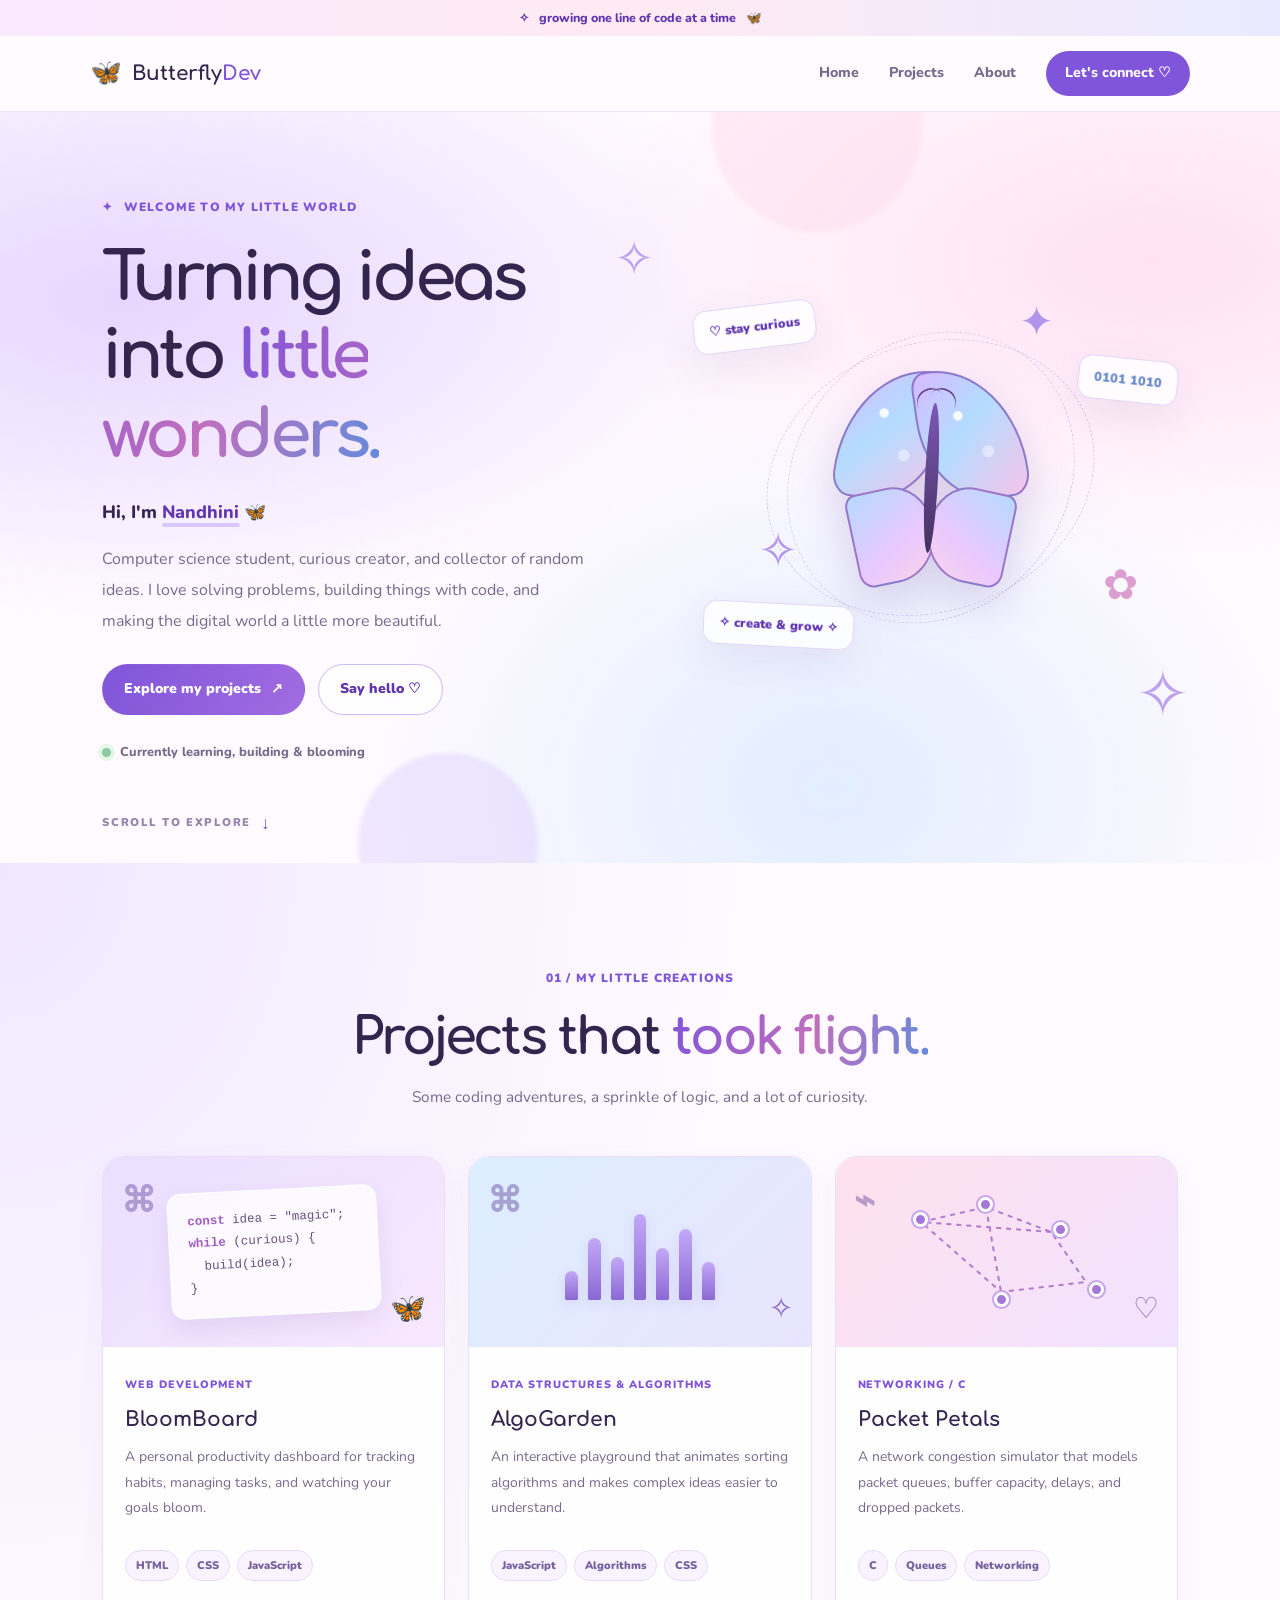
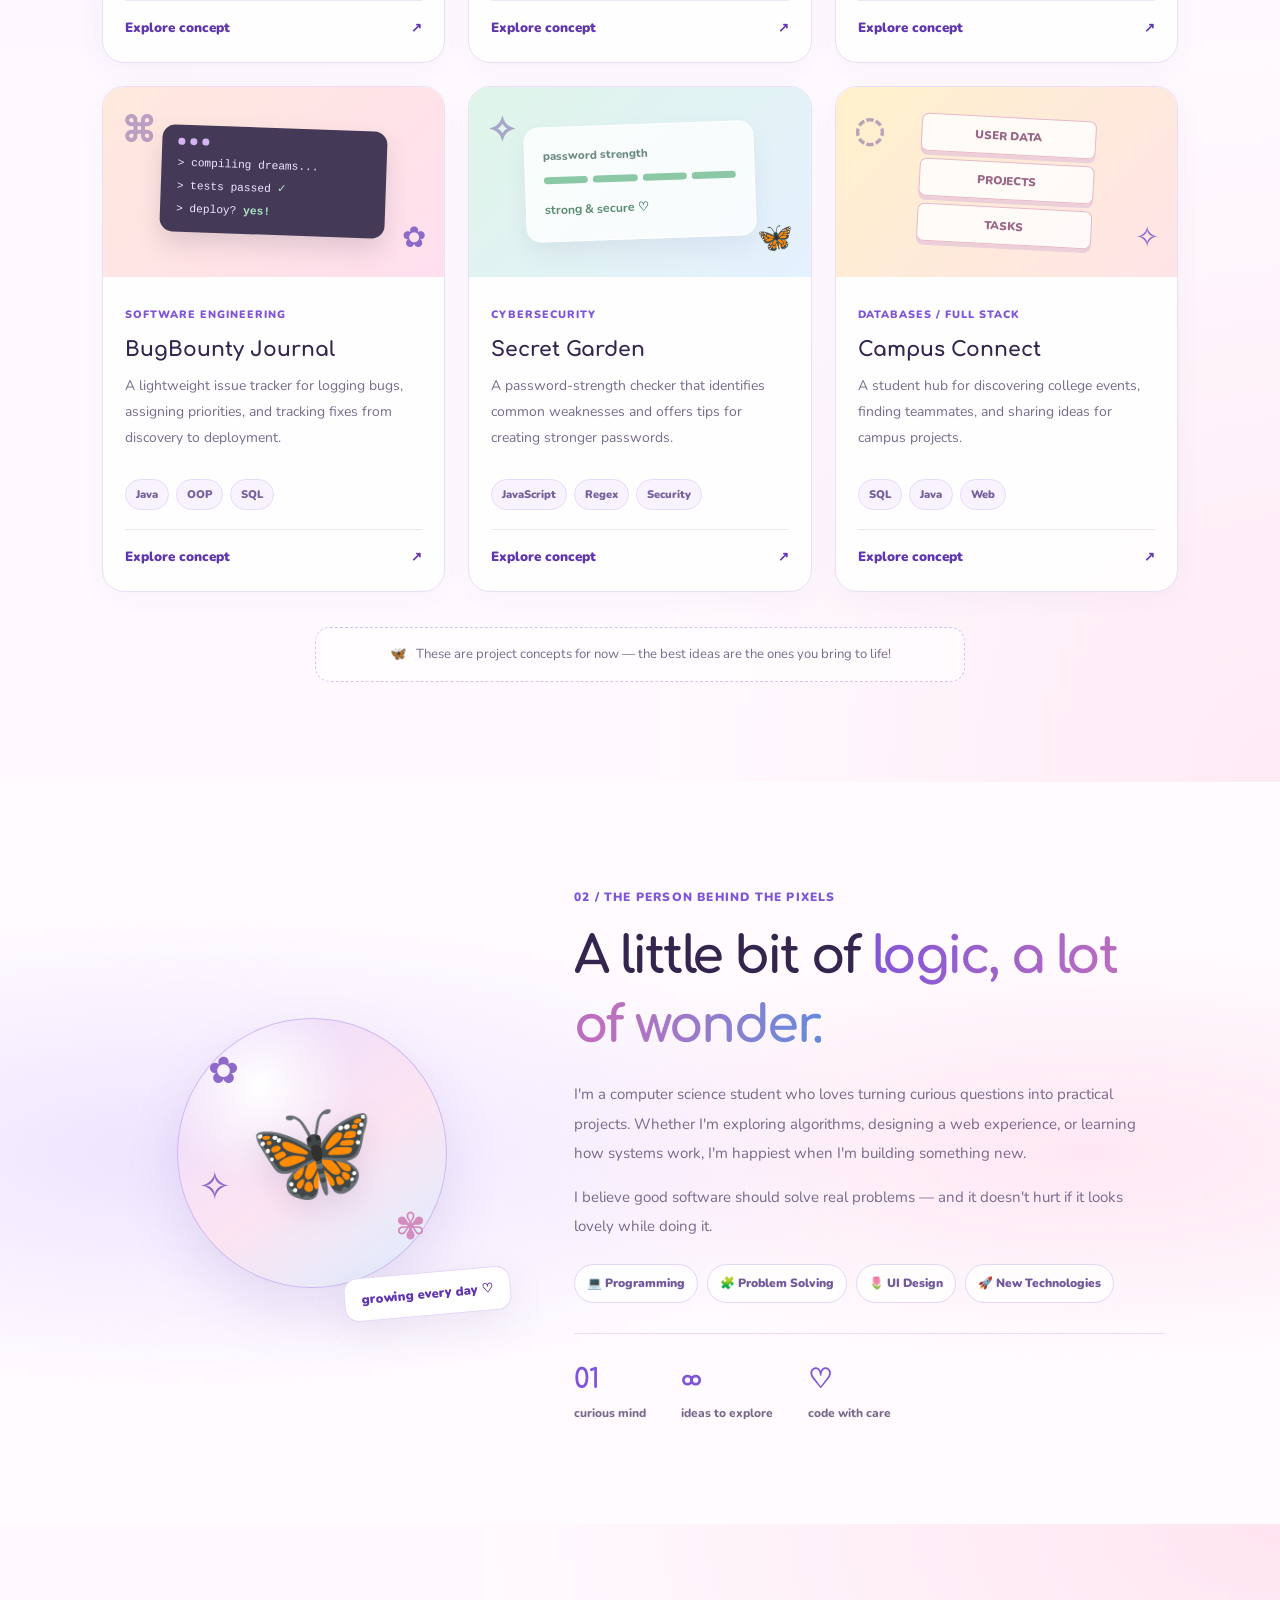
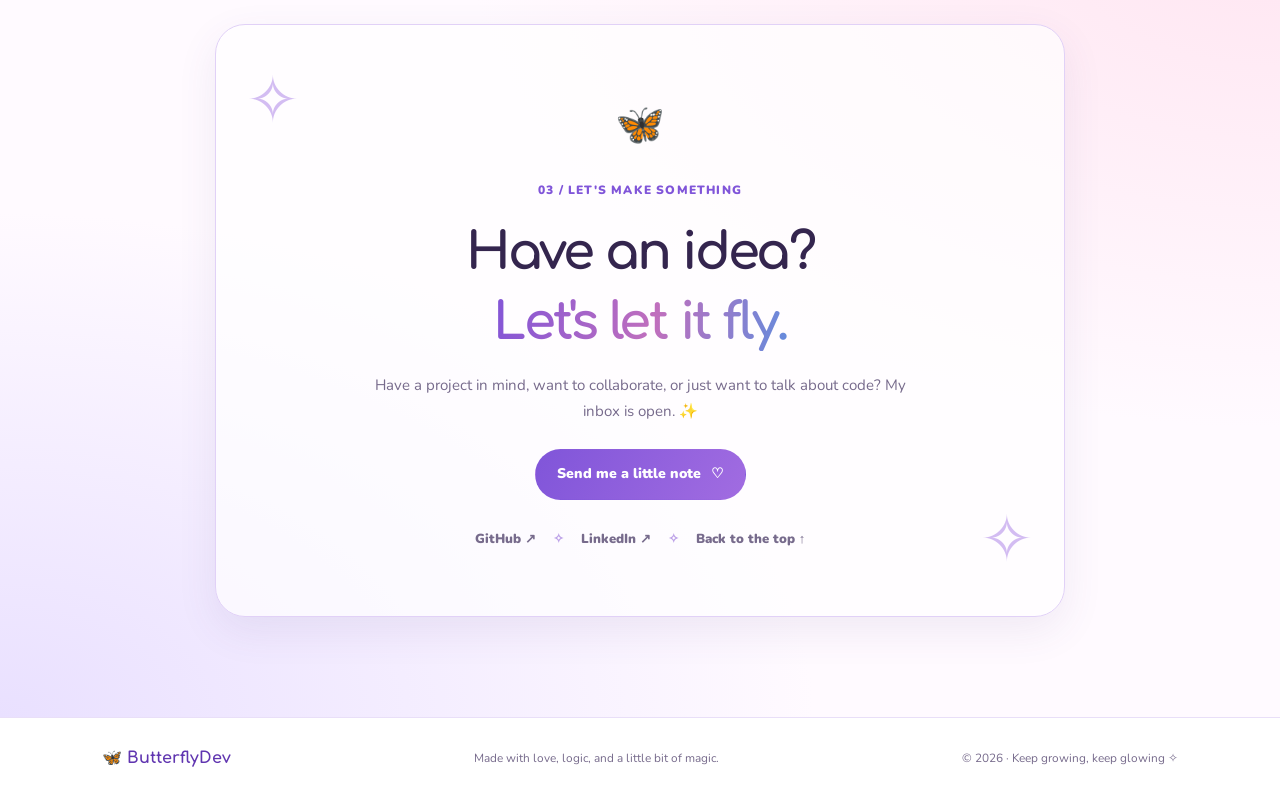
==== commit 45e41dae: "Merge pull request #6 from nandhinithangaraj1411/nandhini Nandhini" ====
--- a/index.html
+++ b/index.html
@@ -4,190 +4,305 @@
 <head>
   <meta charset="UTF-8">
   <meta name="viewport" content="width=device-width, initial-scale=1.0">
-  <title>OceanDev | Dive Into My Code</title>
+  <meta name="theme-color" content="#f8f3ff">
+  <meta name="description" content="A little corner of the internet for code, creativity, and butterflies.">
+  <title>ButterflyDev 🦋 | A Little Digital Garden</title>
+
+  <link rel="preconnect" href="https://fonts.googleapis.com">
+  <link rel="preconnect" href="https://fonts.gstatic.com" crossorigin>
+  <link href="https://fonts.googleapis.com/css2?family=Comfortaa:wght@400;500;600;700&family=Nunito:wght@400;600;700;800;900&display=swap" rel="stylesheet">
+
   <link rel="stylesheet" href="style.css">
-  <link rel="preconnect" href="https://fonts.googleapis.com">
-  <link href="https://fonts.googleapis.com/css2?family=Comfortaa:wght@400;500;600;700&family=Nunito:wght@400;600;700;800;900&display=swap" rel="stylesheet">
+  <script src="script.js" defer></script>
 </head>
 <body>
-  <div class="bubbles" id="bubbles"></div>
+
+  <div class="top-note">
+    <span>✧</span> growing one line of code at a time <span>🦋</span>
+  </div>
 
   <header class="navbar">
-    <a href="#home" class="logo">🌊 Ocean<span>Dev</span></a>
-    <button class="menu-toggle" id="menuToggle" aria-label="Toggle menu">☰</button>
-    <nav id="navLinks">
+    <a href="#home" class="brand">
+      <span class="brand-icon">🦋</span>
+      <span>Butterfly<span class="brand-accent">Dev</span></span>
+    </a>
+
+    <button class="menu-toggle" id="menu-toggle"
+      aria-label="Toggle navigation" aria-expanded="false">☰</button>
+
+    <nav id="nav-menu">
       <a href="#home">Home</a>
       <a href="#projects">Projects</a>
       <a href="#about">About</a>
-      <a href="#contact">Contact</a>
+      <a href="#contact" class="nav-cta">Let's connect ♡</a>
     </nav>
   </header>
 
   <main>
     <section class="hero" id="home">
+      <div class="hero-glow glow-one"></div>
+      <div class="hero-glow glow-two"></div>
+
       <div class="hero-content">
-        <span class="eyebrow">🐚 WELCOME TO MY LITTLE OCEAN</span>
-        <h1>Hey, I'm <span class="gradient-text">Lipi Bujarbarua</span>!</h1>
-        <h2>Just a human who loves to <span id="changingWord">code</span> 🐬</h2>
-        <p>
-          Exploring the deep blue world of computer science, one line of
-          code at a time. Grab your snorkel and explore my little corner
-          of the internet!
+        <div class="eyebrow"><span class="sparkle">✦</span> WELCOME TO MY LITTLE WORLD</div>
+
+        <h1>Turning ideas<br>into <span class="gradient-text">little wonders.</span></h1>
+
+        <p class="hero-subtitle">Hi, I'm <span class="highlight">Nandhini</span> 🦋</p>
+
+        <p class="hero-description">
+          Computer science student, curious creator, and collector of
+          random ideas. I love solving problems, building things with code,
+          and making the digital world a little more beautiful.
         </p>
-        <div class="hero-buttons">
-          <a href="#projects" class="btn primary">Dive Into My Projects ↓</a>
-          <a href="#contact" class="btn secondary">Say Hello 🫧</a>
-        </div>
-        <div class="mini-stats">
-          <div><strong>06+</strong><span>Ocean-sized ideas</span></div>
-          <div><strong>∞</strong><span>Things to learn</span></div>
-          <div><strong>100%</strong><span>Curiosity</span></div>
-        </div>
-      </div>
-
-      <div class="ocean-art" aria-label="Decorative ocean illustration">
-        <div class="sun"></div>
-        <div class="fish fish-one">🐠</div>
-        <div class="fish fish-two">🐟</div>
-        <div class="fish fish-three">🐡</div>
-        <div class="jellyfish">🪼</div>
-        <div class="coral coral-one">🪸</div>
-        <div class="shell">🐚</div>
-        <div class="wave wave-one"></div>
-        <div class="wave wave-two"></div>
-        <div class="wave wave-three"></div>
-        <div class="floating-note">✦ stay curious ✦</div>
-      </div>
-      <a href="#projects" class="scroll-cue">SCROLL TO EXPLORE ↓</a>
+
+        <div class="hero-actions">
+          <a href="#projects" class="button button-primary">Explore my projects <span>↗</span></a>
+          <a href="#contact" class="button button-secondary">Say hello ♡</a>
+        </div>
+
+        <div class="hero-footnote">
+          <span class="online-dot"></span>
+          <span>Currently learning, building & blooming</span>
+        </div>
+      </div>
+
+      <div class="hero-visual">
+        <div class="orbit orbit-one"></div>
+        <div class="orbit orbit-two"></div>
+        <div class="hero-butterfly" aria-label="Butterfly illustration" role="img">
+          <span class="wing wing-top-left"></span>
+          <span class="wing wing-bottom-left"></span>
+          <span class="wing wing-top-right"></span>
+          <span class="wing wing-bottom-right"></span>
+          <span class="butterfly-body"></span>
+          <span class="antenna antenna-left"></span>
+          <span class="antenna antenna-right"></span>
+        </div>
+
+        <div class="float-tag tag-one">♡ stay curious</div>
+        <div class="float-tag tag-two">0101 1010</div>
+        <div class="float-tag tag-three">✧ create & grow ✧</div>
+        <span class="decor decor-star">✦</span>
+        <span class="decor decor-sparkle">✧</span>
+        <span class="decor decor-flower">✿</span>
+      </div>
+
+      <a href="#projects" class="scroll-cue">SCROLL TO EXPLORE <span>↓</span></a>
     </section>
 
     <section class="projects section" id="projects">
       <div class="section-heading">
-        <span class="eyebrow">⚓ TREASURES FROM THE DEEP</span>
-        <h2>My <span class="gradient-text">Projects</span></h2>
-        <p>A few little experiments swimming around in my brain.</p>
+        <span class="eyebrow">01 / MY LITTLE CREATIONS</span>
+        <h2>Projects that <span class="gradient-text">took flight.</span></h2>
+        <p>Some coding adventures, a sprinkle of logic, and a lot of curiosity.</p>
       </div>
 
       <div class="project-grid">
         <article class="project-card">
-          <div class="project-art art-one">🌊<span>↗</span></div>
-          <div class="project-info">
-            <span class="tag">WEB DEVELOPMENT</span>
-            <h3>TideTask</h3>
-            <p>A calming productivity app that organizes tasks into daily tides, waves, and priorities.</p>
-            <div class="tech"><span>HTML</span><span>CSS</span><span>JavaScript</span></div>
-            <button class="project-link" data-project="TideTask">Explore project ↗</button>
-          </div>
-        </article>
-
-        <article class="project-card">
-          <div class="project-art art-two">🪼<span>↗</span></div>
-          <div class="project-info">
-            <span class="tag">DATA STRUCTURES</span>
-            <h3>DeepSort</h3>
-            <p>An interactive visualizer that brings sorting algorithms to life with colorful moving bars.</p>
-            <div class="tech"><span>JavaScript</span><span>Algorithms</span></div>
-            <button class="project-link" data-project="DeepSort">Explore project ↗</button>
-          </div>
-        </article>
-
-        <article class="project-card">
-          <div class="project-art art-three">🐙<span>↗</span></div>
-          <div class="project-info">
-            <span class="tag">NETWORKING</span>
-            <h3>OctoNet</h3>
-            <p>A network traffic simulator that models packet queues, congestion, and packet drops.</p>
-            <div class="tech"><span>C</span><span>Queues</span><span>Networking</span></div>
-            <button class="project-link" data-project="OctoNet">Explore project ↗</button>
-          </div>
-        </article>
-
-        <article class="project-card">
-          <div class="project-art art-four">🐳<span>↗</span></div>
-          <div class="project-info">
-            <span class="tag">DATABASES</span>
-            <h3>BlueShelf</h3>
-            <p>A digital library for tracking books, wishlists, reading progress, and recommendations.</p>
-            <div class="tech"><span>Java</span><span>SQL</span><span>OOP</span></div>
-            <button class="project-link" data-project="BlueShelf">Explore project ↗</button>
-          </div>
-        </article>
-
-        <article class="project-card">
-          <div class="project-art art-five">🦈<span>↗</span></div>
-          <div class="project-info">
-            <span class="tag">CYBERSECURITY</span>
-            <h3>FinGuard</h3>
-            <p>A demo password-strength checker that explains common password weaknesses locally.</p>
-            <div class="tech"><span>JavaScript</span><span>Regex</span><span>Security</span></div>
-            <button class="project-link" data-project="FinGuard">Explore project ↗</button>
-          </div>
-        </article>
-
-        <article class="project-card">
-          <div class="project-art art-six">🐬<span>↗</span></div>
-          <div class="project-info">
-            <span class="tag">SOCIAL IMPACT</span>
-            <h3>CoralConnect</h3>
-            <p>A community platform concept for reporting local issues and tracking their resolution.</p>
-            <div class="tech"><span>HTML</span><span>CSS</span><span>SQL</span></div>
-            <button class="project-link" data-project="CoralConnect">Explore project ↗</button>
-          </div>
-        </article>
-      </div>
-      <p class="project-note">These are portfolio project concepts — replace them with your actual work as you build it!</p>
+          <div class="project-art art-lilac">
+            <span class="art-symbol">⌘</span>
+            <div class="mini-code">
+              <span>const</span> idea = "magic";<br>
+              <span>while</span> (curious) {<br>
+              &nbsp; build(idea);<br>}
+            </div>
+            <span class="art-butterfly">🦋</span>
+          </div>
+          <div class="project-info">
+            <span class="project-category">WEB DEVELOPMENT</span>
+            <h3>BloomBoard</h3>
+            <p>A personal productivity dashboard for tracking habits, managing tasks, and watching your goals bloom.</p>
+            <div class="tech-stack"><span>HTML</span><span>CSS</span><span>JavaScript</span></div>
+            <button class="project-link" data-project="BloomBoard">Explore concept <span>↗</span></button>
+          </div>
+        </article>
+
+        <article class="project-card">
+          <div class="project-art art-blue">
+            <span class="art-symbol">⌘</span>
+            <div class="algorithm-visual">
+              <i style="height: 30%"></i>
+              <i style="height: 65%"></i>
+              <i style="height: 45%"></i>
+              <i style="height: 90%"></i>
+              <i style="height: 55%"></i>
+              <i style="height: 75%"></i>
+              <i style="height: 40%"></i>
+            </div>
+            <span class="art-butterfly">✧</span>
+          </div>
+          <div class="project-info">
+            <span class="project-category">DATA STRUCTURES & ALGORITHMS</span>
+            <h3>AlgoGarden</h3>
+            <p>An interactive playground that animates sorting algorithms and makes complex ideas easier to understand.</p>
+            <div class="tech-stack"><span>JavaScript</span><span>Algorithms</span><span>CSS</span></div>
+            <button class="project-link" data-project="AlgoGarden">Explore concept <span>↗</span></button>
+          </div>
+        </article>
+
+        <article class="project-card">
+          <div class="project-art art-pink">
+            <span class="art-symbol">⌁</span>
+            <div class="network-visual">
+              <span class="node node-a"></span>
+              <span class="node node-b"></span>
+              <span class="node node-c"></span>
+              <span class="node node-d"></span>
+              <span class="node node-e"></span>
+              <svg viewBox="0 0 220 120" aria-hidden="true">
+                <path d="M25 30 L90 15 L155 40 L190 90 L105 100 L25 30 M90 15 L105 100 M155 40 L25 30" />
+              </svg>
+            </div>
+            <span class="art-butterfly">♡</span>
+          </div>
+          <div class="project-info">
+            <span class="project-category">NETWORKING / C</span>
+            <h3>Packet Petals</h3>
+            <p>A network congestion simulator that models packet queues, buffer capacity, delays, and dropped packets.</p>
+            <div class="tech-stack"><span>C</span><span>Queues</span><span>Networking</span></div>
+            <button class="project-link" data-project="Packet Petals">Explore concept <span>↗</span></button>
+          </div>
+        </article>
+
+        <article class="project-card">
+          <div class="project-art art-peach">
+            <span class="art-symbol">⌘</span>
+            <div class="terminal-visual">
+              <div class="terminal-dots"><i></i><i></i><i></i></div>
+              <p>&gt; compiling dreams...</p>
+              <p>&gt; tests passed <span>✓</span></p>
+              <p>&gt; deploy? <b>yes!</b></p>
+            </div>
+            <span class="art-butterfly">✿</span>
+          </div>
+          <div class="project-info">
+            <span class="project-category">SOFTWARE ENGINEERING</span>
+            <h3>BugBounty Journal</h3>
+            <p>A lightweight issue tracker for logging bugs, assigning priorities, and tracking fixes from discovery to deployment.</p>
+            <div class="tech-stack"><span>Java</span><span>OOP</span><span>SQL</span></div>
+            <button class="project-link" data-project="BugBounty Journal">Explore concept <span>↗</span></button>
+          </div>
+        </article>
+
+        <article class="project-card">
+          <div class="project-art art-green">
+            <span class="art-symbol">✧</span>
+            <div class="password-visual">
+              <span>password strength</span>
+              <div class="strength-bars"><i></i><i></i><i></i><i></i></div>
+              <strong>strong & secure ♡</strong>
+            </div>
+            <span class="art-butterfly">🦋</span>
+          </div>
+          <div class="project-info">
+            <span class="project-category">CYBERSECURITY</span>
+            <h3>Secret Garden</h3>
+            <p>A password-strength checker that identifies common weaknesses and offers tips for creating stronger passwords.</p>
+            <div class="tech-stack"><span>JavaScript</span><span>Regex</span><span>Security</span></div>
+            <button class="project-link" data-project="Secret Garden">Explore concept <span>↗</span></button>
+          </div>
+        </article>
+
+        <article class="project-card">
+          <div class="project-art art-yellow">
+            <span class="art-symbol">◌</span>
+            <div class="database-visual">
+              <div class="db-layer">USER DATA</div>
+              <div class="db-layer">PROJECTS</div>
+              <div class="db-layer">TASKS</div>
+            </div>
+            <span class="art-butterfly">✧</span>
+          </div>
+          <div class="project-info">
+            <span class="project-category">DATABASES / FULL STACK</span>
+            <h3>Campus Connect</h3>
+            <p>A student hub for discovering college events, finding teammates, and sharing ideas for campus projects.</p>
+            <div class="tech-stack"><span>SQL</span><span>Java</span><span>Web</span></div>
+            <button class="project-link" data-project="Campus Connect">Explore concept <span>↗</span></button>
+          </div>
+        </article>
+      </div>
+
+      <p class="project-disclaimer">
+        <span>🦋</span> These are project concepts for now — the best ideas are the ones you bring to life!
+      </p>
     </section>
 
     <section class="about section" id="about">
-      <div class="about-visual">
-        <div class="about-circle">
-          <span class="big-emoji">🐬</span>
-          <span class="orbit orbit-one">💻</span>
-          <span class="orbit orbit-two">✨</span>
-          <span class="orbit orbit-three">🫧</span>
-        </div>
-      </div>
-      <div class="about-content">
-        <span class="eyebrow">🪸 A LITTLE ABOUT ME</span>
-        <h2>Curious mind.<br><span class="gradient-text">Ocean-sized dreams.</span></h2>
-        <p>
-          I'm a computer science student who enjoys turning random ideas
-          into real things. I love solving problems, learning new
-          technologies, and discovering how things work beneath the surface.
-        </p>
-        <p>
-          My goal? Keep learning, build things that matter, and have a little
-          fun along the way. There's always another sea to explore!
-        </p>
-        <div class="skill-list">
-          <span>☕ Java</span><span>💻 C</span><span>🌐 HTML/CSS</span>
-          <span>⚡ JavaScript</span><span>🗄️ SQL</span><span>🧩 DSA</span>
+      <div class="about-layout">
+        <div class="about-art">
+          <div class="about-art-circle">
+            <span class="about-big-butterfly">🦋</span>
+            <span class="about-flower flower-one">✿</span>
+            <span class="about-flower flower-two">✾</span>
+            <span class="about-flower flower-three">✧</span>
+          </div>
+          <div class="about-sticker">growing every day ♡</div>
+        </div>
+
+        <div class="about-content">
+          <span class="eyebrow">02 / THE PERSON BEHIND THE PIXELS</span>
+          <h2>A little bit of <span class="gradient-text">logic, a lot of wonder.</span></h2>
+          <p>
+            I'm a computer science student who loves turning curious
+            questions into practical projects. Whether I'm exploring
+            algorithms, designing a web experience, or learning how
+            systems work, I'm happiest when I'm building something new.
+          </p>
+          <p>
+            I believe good software should solve real problems —
+            and it doesn't hurt if it looks lovely while doing it.
+          </p>
+
+          <div class="interest-tags">
+            <span>💻 Programming</span>
+            <span>🧩 Problem Solving</span>
+            <span>🌷 UI Design</span>
+            <span>🚀 New Technologies</span>
+          </div>
+
+          <div class="about-facts">
+            <div><strong>01</strong><span>curious mind</span></div>
+            <div><strong>∞</strong><span>ideas to explore</span></div>
+            <div><strong>♡</strong><span>code with care</span></div>
+          </div>
         </div>
       </div>
     </section>
 
     <section class="contact section" id="contact">
       <div class="contact-card">
-        <span class="eyebrow">🐳 SEND A MESSAGE IN A BOTTLE</span>
-        <h2>Let's make a <span class="gradient-text">splash!</span></h2>
-        <p>Have a cool idea, a project, or just want to say hi? My inbox is an ocean away.</p>
-        <a class="btn primary" href="mailto:your.email@example.com">Email Me 💌</a>
-        <div class="socials">
+        <span class="contact-butterfly">🦋</span>
+        <span class="eyebrow">03 / LET'S MAKE SOMETHING</span>
+        <h2>Have an idea?<br><span class="gradient-text">Let's let it fly.</span></h2>
+        <p>
+          Have a project in mind, want to collaborate, or just want to
+          talk about code? My inbox is open. ✨
+        </p>
+        <a class="button button-primary" href="mailto:your.email@example.com" id="email-link">
+          Send me a little note <span>♡</span>
+        </a>
+
+        <div class="social-links">
           <a href="https://github.com/" target="_blank" rel="noopener noreferrer">GitHub ↗</a>
-          <a href="https://linkedin.com/" target="_blank" rel="noopener noreferrer">LinkedIn ↗</a>
+          <span>✧</span>
+          <a href="https://www.linkedin.com/" target="_blank" rel="noopener noreferrer">LinkedIn ↗</a>
+          <span>✧</span>
+          <a href="#home">Back to the top ↑</a>
         </div>
       </div>
     </section>
   </main>
 
   <footer>
-    <p>Made with 💙, a little code, and a whole lot of ocean energy.</p>
-    <p>© <span id="year"></span> OceanDev · Keep swimming 🫧</p>
+    <a class="footer-brand" href="#home">🦋 ButterflyDev</a>
+    <p>Made with love, logic, and a little bit of magic.</p>
+    <p>© <span id="year"></span> · Keep growing, keep glowing ✧</p>
   </footer>
 
-  <button id="backToTop" aria-label="Back to top">↑</button>
+  <button id="back-to-top" aria-label="Back to top">↑</button>
   <div class="toast" id="toast" role="status" aria-live="polite"></div>
 
-  <script src="script.js"></script>
 </body>
 </html>
--- a/style.css
+++ b/style.css
@@ -1,15 +1,20 @@
+
+/* ======================================
+   BUTTERFLYDEV — DREAMY DIGITAL GARDEN
+   ====================================== */
 
 :root {
-  --navy: #082c50;
-  --deep-blue: #075985;
-  --ocean: #0284c7;
-  --aqua: #38d9e6;
-  --ice: #e7faff;
-  --white: #ffffff;
-  --text: #23445e;
-  --muted: #66849b;
-  --glass: rgba(255, 255, 255, 0.75);
-  --shadow: 0 15px 45px rgba(12, 83, 130, 0.12);
+  --ink: #34254e;
+  --muted: #776b8c;
+  --purple: #8055d9;
+  --purple-dark: #6035b0;
+  --lavender: #e9ddff;
+  --pink: #ffd9e9;
+  --blue: #d8eaff;
+  --mint: #dff5e9;
+  --cream: #fffbff;
+  --border: #e9dff8;
+  --shadow: 0 14px 40px rgba(90, 63, 135, 0.09);
 }
 
 * {
@@ -20,709 +25,1242 @@
 
 html {
   scroll-behavior: smooth;
-  scroll-padding-top: 85px;
+  scroll-padding-top: 95px;
 }
 
 body {
+  background: var(--cream);
+  color: var(--ink);
   font-family: "Nunito", sans-serif;
-  color: var(--text);
-  background: linear-gradient(180deg, #f1fcff 0%, #ffffff 45%, #eaf9ff 100%);
+  line-height: 1.75;
   overflow-x: hidden;
 }
 
 a {
+  text-decoration: none;
   color: inherit;
-  text-decoration: none;
 }
 
 button {
   font: inherit;
 }
 
+button,
+a {
+  -webkit-tap-highlight-color: transparent;
+}
+
+button:focus-visible,
+a:focus-visible {
+  outline: 3px solid var(--purple);
+  outline-offset: 4px;
+}
+
+::selection {
+  color: white;
+  background: var(--purple);
+}
+
+.top-note {
+  display: flex;
+  justify-content: center;
+  align-items: center;
+  gap: 10px;
+  padding: 7px 14px;
+  background: linear-gradient(90deg, #f9e9ff, #ffeaf3, #e9eaff);
+  color: var(--purple-dark);
+  font-size: 0.78rem;
+  font-weight: 800;
+  text-align: center;
+}
+
 .navbar {
-  height: 78px;
-  padding: 0 8%;
-  display: flex;
+  min-height: 76px;
+  padding: 13px 7%;
+  display: flex;
+  align-items: center;
   justify-content: space-between;
-  align-items: center;
+  gap: 25px;
   position: sticky;
   top: 0;
   z-index: 100;
-  background: rgba(246, 253, 255, 0.88);
-  backdrop-filter: blur(15px);
-  border-bottom: 1px solid rgba(56, 180, 220, 0.15);
-}
-
-.logo {
+  background: rgba(255, 251, 255, 0.92);
+  border-bottom: 1px solid rgba(233, 223, 248, 0.8);
+  transition: box-shadow 0.25s ease, background 0.25s ease;
+}
+
+.navbar.scrolled {
+  box-shadow: 0 8px 28px rgba(90, 63, 135, 0.08);
+  backdrop-filter: blur(14px);
+}
+
+.brand,
+.footer-brand {
+  display: inline-flex;
+  align-items: center;
+  gap: 10px;
   font-family: "Comfortaa", cursive;
-  font-size: 1.45rem;
+  font-size: 1.25rem;
   font-weight: 700;
-  color: var(--navy);
-}
-
-.logo span {
-  color: var(--ocean);
+  white-space: nowrap;
+}
+
+.brand-icon {
+  font-size: 1.6rem;
+  animation: flutter 3s ease-in-out infinite;
+}
+
+.brand-accent {
+  color: var(--purple);
 }
 
 .navbar nav {
   display: flex;
+  align-items: center;
   gap: 30px;
-  align-items: center;
 }
 
 .navbar nav a {
+  color: var(--muted);
+  font-size: 0.89rem;
   font-weight: 800;
-  font-size: 0.94rem;
-  transition: color 0.25s, transform 0.25s;
+  transition: color 0.2s ease;
 }
 
 .navbar nav a:hover {
-  color: var(--ocean);
-  transform: translateY(-2px);
+  color: var(--purple);
+}
+
+.navbar nav .nav-cta {
+  color: white;
+  background: var(--purple);
+  padding: 10px 19px;
+  border-radius: 999px;
+}
+
+.navbar nav .nav-cta:hover {
+  color: white;
+  background: var(--purple-dark);
 }
 
 .menu-toggle {
   display: none;
-  background: none;
-  border: none;
-  font-size: 1.6rem;
-  color: var(--navy);
+  border: 1px solid var(--border);
+  border-radius: 12px;
+  padding: 6px 12px;
+  background: white;
+  color: var(--purple);
+  font-size: 1.3rem;
   cursor: pointer;
 }
 
+/* HERO */
+
 .hero {
-  min-height: 660px;
-  padding: 75px 8% 85px;
+  min-height: 640px;
+  padding: 80px 8% 100px;
   display: grid;
-  grid-template-columns: 1.1fr 0.9fr;
+  grid-template-columns: 1.05fr 0.95fr;
   align-items: center;
-  gap: 30px;
+  gap: 35px;
   position: relative;
+  isolation: isolate;
   overflow: hidden;
   background:
-    radial-gradient(ellipse at 85% 20%, rgba(125, 232, 246, 0.35), transparent 35%),
-    linear-gradient(135deg, #f0fcff, #d9f4ff 60%, #c7eeff);
-}
-
-.hero-content {
-  position: relative;
-  z-index: 2;
-  animation: rise 0.8s ease both;
+    radial-gradient(ellipse at 10% 25%, rgba(226, 207, 255, 0.85), transparent 40%),
+    radial-gradient(ellipse at 90% 20%, rgba(255, 216, 238, 0.75), transparent 35%),
+    radial-gradient(ellipse at 65% 90%, rgba(216, 232, 255, 0.75), transparent 40%),
+    #fffaff;
+}
+
+.hero::before,
+.hero::after {
+  content: "✧";
+  position: absolute;
+  color: #bda0f0;
+  font-size: 3rem;
+  z-index: -1;
+  animation: twinkle 3s ease-in-out infinite;
+}
+
+.hero::before {
+  top: 14%;
+  left: 48%;
+}
+
+.hero::after {
+  right: 7%;
+  bottom: 15%;
+  font-size: 4rem;
+  animation-delay: 1s;
+}
+
+.hero-glow {
+  position: absolute;
+  border-radius: 50%;
+  filter: blur(2px);
+  z-index: -1;
+  pointer-events: none;
+}
+
+.glow-one {
+  width: 210px;
+  height: 210px;
+  background: rgba(255, 218, 236, 0.45);
+  top: -90px;
+  right: 28%;
+}
+
+.glow-two {
+  width: 180px;
+  height: 180px;
+  background: rgba(211, 195, 255, 0.35);
+  bottom: -70px;
+  left: 28%;
 }
 
 .eyebrow {
   display: inline-block;
-  font-size: 0.76rem;
-  letter-spacing: 1.5px;
+  color: var(--purple);
+  font-size: 0.75rem;
   font-weight: 900;
-  color: var(--deep-blue);
-  margin-bottom: 18px;
+  letter-spacing: 0.1em;
+}
+
+.sparkle {
+  margin-right: 6px;
 }
 
 .hero h1 {
+  margin-top: 20px;
   font-family: "Comfortaa", cursive;
-  font-size: clamp(2.4rem, 4.5vw, 4.1rem);
-  line-height: 1.2;
-  color: var(--navy);
-  margin-bottom: 15px;
+  font-size: clamp(2.8rem, 5.2vw, 5rem);
+  font-weight: 700;
+  line-height: 1.18;
+  letter-spacing: -0.06em;
 }
 
 .gradient-text {
-  background: linear-gradient(100deg, #0877bd, #16b7ca, #4b80e5);
+  color: var(--purple);
+  background: linear-gradient(100deg, #8255d7, #c06fbd 55%, #648bdc);
+  background-clip: text;
   -webkit-background-clip: text;
-  background-clip: text;
-  color: transparent;
-}
-
-.hero h2 {
-  font-size: clamp(1.2rem, 2vw, 1.7rem);
-  margin-bottom: 18px;
-  color: #245676;
-}
-
-#changingWord {
-  color: #008cb7;
-  display: inline-block;
-  transition: opacity 0.2s;
-}
-
-.hero-content > p,
-.about-content > p {
-  line-height: 1.85;
-  color: #52758b;
-  font-size: 1.02rem;
-  max-width: 570px;
-}
-
-.hero-buttons {
+  -webkit-text-fill-color: transparent;
+}
+
+.hero-subtitle {
+  margin-top: 22px;
+  font-size: 1.12rem;
+  font-weight: 800;
+}
+
+.highlight {
+  color: var(--purple-dark);
+  text-decoration: underline;
+  text-decoration-color: #d9c6ff;
+  text-decoration-thickness: 4px;
+  text-underline-offset: 5px;
+}
+
+.hero-description {
+  max-width: 490px;
+  margin-top: 15px;
+  color: var(--muted);
+  font-size: 1rem;
+  line-height: 1.95;
+}
+
+.hero-actions {
   display: flex;
   flex-wrap: wrap;
-  gap: 14px;
-  margin: 28px 0;
-}
-
-.btn {
+  gap: 13px;
+  margin-top: 27px;
+}
+
+.button {
   display: inline-flex;
+  align-items: center;
   justify-content: center;
+  gap: 10px;
+  min-height: 48px;
+  padding: 12px 21px;
+  border: 1px solid transparent;
+  border-radius: 999px;
+  font-size: 0.88rem;
+  font-weight: 900;
+  cursor: pointer;
+  transition: transform 0.2s ease, box-shadow 0.2s ease,
+    background 0.2s ease;
+}
+
+.button:hover {
+  transform: translateY(-4px);
+  box-shadow: 0 10px 25px rgba(106, 68, 180, 0.16);
+}
+
+.button-primary {
+  background: linear-gradient(120deg, #8055d9, #a16ce1);
+  color: white;
+}
+
+.button-primary:hover {
+  background: var(--purple-dark);
+}
+
+.button-secondary {
+  color: var(--purple-dark);
+  border-color: #cdb8f5;
+  background: rgba(255, 255, 255, 0.75);
+}
+
+.hero-footnote {
+  display: flex;
   align-items: center;
-  padding: 13px 23px;
-  border-radius: 50px;
-  font-weight: 900;
-  transition: transform 0.25s, box-shadow 0.25s;
-  border: 2px solid transparent;
-  cursor: pointer;
-}
-
-.btn:hover {
-  transform: translateY(-4px);
-  box-shadow: 0 12px 25px rgba(3, 105, 161, 0.2);
-}
-
-.btn.primary {
-  color: white;
-  background: linear-gradient(115deg, #087bbd, #10b5c9);
-}
-
-.btn.secondary {
-  color: var(--deep-blue);
-  background: rgba(255, 255, 255, 0.6);
-  border-color: rgba(2, 132, 199, 0.25);
-}
-
-.mini-stats {
-  display: flex;
-  flex-wrap: wrap;
-  gap: 35px;
-  margin-top: 32px;
-}
-
-.mini-stats div {
-  display: flex;
-  flex-direction: column;
-  gap: 3px;
-}
-
-.mini-stats strong {
-  font-family: "Comfortaa", cursive;
-  font-size: 1.5rem;
-  color: var(--deep-blue);
-}
-
-.mini-stats span {
+  gap: 9px;
+  margin-top: 26px;
+  color: var(--muted);
   font-size: 0.8rem;
-  color: var(--muted);
-}
-
-/* Ocean illustration */
-
-.ocean-art {
+  font-weight: 800;
+}
+
+.online-dot {
+  width: 9px;
+  height: 9px;
+  border-radius: 50%;
+  background: #8acb9f;
+  box-shadow: 0 0 0 4px #e3f6e8;
+}
+
+/* BUTTERFLY ILLUSTRATION */
+
+.hero-visual {
+  min-height: 430px;
+  display: grid;
+  place-items: center;
   position: relative;
-  height: 400px;
-  border-radius: 48% 48% 20% 20%;
-  overflow: hidden;
-  background: linear-gradient(180deg, #a8efff, #57cce8 50%, #087cb8);
-  box-shadow: 0 25px 65px rgba(2, 132, 199, 0.2);
-  animation: float 5s ease-in-out infinite;
-  isolation: isolate;
-}
-
-.sun {
-  position: absolute;
-  top: 35px;
-  right: 45px;
-  width: 75px;
-  height: 75px;
+}
+
+.orbit {
+  position: absolute;
+  border: 1px dashed rgba(145, 112, 208, 0.35);
   border-radius: 50%;
-  background: #fff7c5;
-  box-shadow: 0 0 45px rgba(255, 249, 194, 0.7);
-}
-
-.fish {
-  position: absolute;
-  font-size: 2.8rem;
-  filter: drop-shadow(0 6px 5px rgba(0, 40, 70, 0.12));
-  animation: swim 4s ease-in-out infinite;
-}
-
-.fish-one {
-  top: 95px;
-  left: 45px;
-}
-
-.fish-two {
-  top: 185px;
-  right: 40px;
-  animation-delay: -1.5s;
-}
-
-.fish-three {
-  top: 245px;
-  left: 90px;
-  font-size: 2.2rem;
-  animation-delay: -2s;
-}
-
-.jellyfish {
-  position: absolute;
-  top: 115px;
-  right: 105px;
-  font-size: 3.4rem;
-  animation: float 3s ease-in-out infinite;
-}
-
-.coral {
-  position: absolute;
-  bottom: 38px;
-  font-size: 4.2rem;
+  pointer-events: none;
+}
+
+.orbit-one {
+  width: 335px;
+  height: 335px;
+  transform: rotate(-20deg) scaleY(0.8);
+}
+
+.orbit-two {
+  width: 270px;
+  height: 385px;
+  transform: rotate(42deg) scaleY(0.8);
+}
+
+.hero-butterfly {
+  width: 240px;
+  height: 260px;
+  position: relative;
+  filter: drop-shadow(0 18px 22px rgba(99, 66, 161, 0.2));
+  animation: butterfly-hover 4s ease-in-out infinite;
+  z-index: 2;
+}
+
+.wing {
+  position: absolute;
+  display: block;
+  border: 2px solid rgba(111, 75, 177, 0.65);
+  background:
+    radial-gradient(circle at 40% 35%, rgba(255, 255, 255, 0.9) 0 4%, transparent 5%),
+    radial-gradient(circle at 65% 65%, rgba(255, 255, 255, 0.45) 0 5%, transparent 6%),
+    linear-gradient(135deg, #d7baff, #b3dcff 45%, #f6c4e9);
+}
+
+.wing-top-left {
+  width: 105px;
+  height: 135px;
+  top: 25px;
+  left: 18px;
+  border-radius: 95% 15% 75% 20%;
+  transform: rotate(8deg);
+  transform-origin: right bottom;
+}
+
+.wing-bottom-left {
+  width: 83px;
+  height: 95px;
+  top: 132px;
+  left: 30px;
+  border-radius: 20% 70% 80% 25%;
+  transform: rotate(-12deg);
+  transform-origin: right top;
+  background: linear-gradient(150deg, #b7d9ff, #e9c8ff 60%, #f9d5e9);
+}
+
+.wing-top-right {
+  width: 105px;
+  height: 135px;
+  top: 25px;
+  right: 18px;
+  border-radius: 15% 95% 20% 75%;
+  transform: rotate(-8deg);
+  transform-origin: left bottom;
+}
+
+.wing-bottom-right {
+  width: 83px;
+  height: 95px;
+  top: 132px;
+  right: 30px;
+  border-radius: 70% 20% 25% 80%;
+  transform: rotate(12deg);
+  transform-origin: left top;
+  background: linear-gradient(210deg, #b7d9ff, #e9c8ff 60%, #f9d5e9);
+}
+
+.butterfly-body {
+  position: absolute;
+  width: 13px;
+  height: 150px;
+  top: 55px;
+  left: calc(50% - 6px);
+  z-index: 3;
+  border-radius: 50%;
+  background: linear-gradient(#7d57b7, #44315e);
+  transform: rotate(3deg);
+}
+
+.antenna {
+  position: absolute;
+  width: 28px;
+  height: 28px;
+  top: 40px;
+  border-top: 2px solid #65448c;
+  border-radius: 50%;
+  z-index: 4;
+}
+
+.antenna-left {
+  left: 106px;
+  transform: rotate(-30deg);
+}
+
+.antenna-right {
+  left: 117px;
+  transform: rotate(30deg);
+}
+
+.float-tag {
+  position: absolute;
   z-index: 5;
-}
-
-.coral-one {
-  left: 15px;
-}
-
-.shell {
-  position: absolute;
-  bottom: 35px;
-  right: 30px;
-  font-size: 3.3rem;
-  z-index: 5;
-}
-
-.wave {
-  position: absolute;
-  left: -25%;
-  width: 150%;
-  height: 110px;
-  border-radius: 45% 55% 0 0;
-  transform: rotate(-5deg);
-}
-
-.wave-one {
-  bottom: -30px;
-  background: #086da7;
-}
-
-.wave-two {
-  bottom: -50px;
-  left: -10%;
-  background: rgba(4, 96, 160, 0.75);
-  transform: rotate(5deg);
-}
-
-.wave-three {
-  bottom: -75px;
-  background: #064d83;
-}
-
-.floating-note {
-  position: absolute;
-  top: 25px;
-  left: 25px;
-  color: #ffffff;
+  padding: 10px 15px;
+  border: 1px solid rgba(224, 210, 249, 0.9);
+  border-radius: 14px;
+  background: rgba(255, 255, 255, 0.8);
+  box-shadow: var(--shadow);
+  backdrop-filter: blur(10px);
+  color: var(--purple-dark);
   font-size: 0.8rem;
   font-weight: 900;
-  letter-spacing: 1px;
+}
+
+.tag-one {
+  top: 42px;
+  left: 2%;
+  transform: rotate(-7deg);
+}
+
+.tag-two {
+  top: 95px;
+  right: 0;
+  transform: rotate(6deg);
+  color: #6a8cc8;
+}
+
+.tag-three {
+  bottom: 45px;
+  left: 4%;
+  transform: rotate(3deg);
+}
+
+.decor {
+  position: absolute;
+  color: #b394ec;
+  font-size: 2.6rem;
+  animation: twinkle 3s ease-in-out infinite;
+}
+
+.decor-star {
+  top: 24px;
+  right: 25%;
+}
+
+.decor-sparkle {
+  left: 15%;
+  bottom: 100px;
+  font-size: 3rem;
+  animation-delay: 1s;
+}
+
+.decor-flower {
+  right: 8%;
+  bottom: 70px;
+  color: #dc9dcf;
 }
 
 .scroll-cue {
   position: absolute;
-  bottom: 20px;
-  left: 50%;
-  transform: translateX(-50%);
-  color: #477c99;
-  font-size: 0.72rem;
+  bottom: 25px;
+  left: 8%;
+  display: flex;
+  gap: 10px;
+  align-items: center;
+  color: #9584aa;
+  font-size: 0.7rem;
   font-weight: 900;
-  letter-spacing: 2px;
-}
-
-/* Floating bubbles */
-
-.bubbles {
-  position: fixed;
-  inset: 0;
-  overflow: hidden;
-  pointer-events: none;
-  z-index: 0;
-}
-
-.bubble {
-  position: absolute;
-  bottom: -50px;
-  border: 1px solid rgba(46, 179, 220, 0.35);
-  background: rgba(100, 215, 245, 0.08);
-  border-radius: 50%;
-  animation: riseBubble linear infinite;
-}
+  letter-spacing: 0.14em;
+}
+
+.scroll-cue span {
+  color: var(--purple);
+  font-size: 1.1rem;
+}
+
+/* SHARED SECTION STYLING */
 
 .section {
-  padding: 95px 8%;
-  position: relative;
-  z-index: 1;
+  padding: 100px 8%;
 }
 
 .section-heading {
+  max-width: 700px;
+  margin: 0 auto 45px;
   text-align: center;
-  max-width: 680px;
-  margin: 0 auto 48px;
 }
 
 .section-heading h2,
 .about-content h2,
 .contact-card h2 {
+  margin-top: 12px;
   font-family: "Comfortaa", cursive;
-  color: var(--navy);
-  font-size: clamp(2rem, 4vw, 3rem);
+  font-size: clamp(2rem, 4vw, 3.25rem);
+  font-weight: 700;
   line-height: 1.35;
-  margin-bottom: 12px;
-}
-
-.section-heading p,
-.contact-card > p {
+  letter-spacing: -0.05em;
+}
+
+.section-heading p {
+  margin-top: 12px;
   color: var(--muted);
-  line-height: 1.7;
-}
-
-/* Project cards */
+  font-size: 0.96rem;
+}
+
+/* PROJECTS */
 
 .projects {
-  background: rgba(255, 255, 255, 0.72);
+  background:
+    radial-gradient(ellipse at 0 0, #f0e7ff, transparent 42%),
+    radial-gradient(ellipse at 100% 100%, #ffeaf5, transparent 35%),
+    #fffaff;
 }
 
 .project-grid {
+  max-width: 1120px;
+  margin: 0 auto;
   display: grid;
   grid-template-columns: repeat(3, minmax(0, 1fr));
-  gap: 25px;
+  gap: 23px;
 }
 
 .project-card {
-  background: white;
-  border: 1px solid #e0f3fb;
-  border-radius: 23px;
+  background: rgba(255, 255, 255, 0.9);
+  border: 1px solid var(--border);
+  border-radius: 22px;
   overflow: hidden;
-  box-shadow: var(--shadow);
-  transition: transform 0.3s, box-shadow 0.3s;
+  box-shadow: 0 8px 28px rgba(90, 63, 135, 0.045);
+  transition: transform 0.25s ease, box-shadow 0.25s ease;
 }
 
 .project-card:hover {
-  transform: translateY(-9px);
-  box-shadow: 0 22px 50px rgba(12, 83, 130, 0.18);
+  transform: translateY(-7px);
+  box-shadow: 0 18px 38px rgba(90, 63, 135, 0.12);
 }
 
 .project-art {
-  height: 165px;
-  display: flex;
-  justify-content: center;
-  align-items: center;
-  font-size: 4rem;
+  height: 190px;
+  display: grid;
+  place-items: center;
   position: relative;
   overflow: hidden;
 }
 
-.project-art::before,
-.project-art::after {
-  content: "";
-  position: absolute;
-  border: 1px solid rgba(255, 255, 255, 0.45);
+.art-lilac {
+  background: linear-gradient(135deg, #eadfff, #f8e8ff);
+}
+
+.art-blue {
+  background: linear-gradient(135deg, #dceeff, #e9e4ff);
+}
+
+.art-pink {
+  background: linear-gradient(135deg, #ffe1ed, #f1e2ff);
+}
+
+.art-peach {
+  background: linear-gradient(135deg, #ffe9dd, #ffdfef);
+}
+
+.art-green {
+  background: linear-gradient(135deg, #dff5e9, #e5f1ff);
+}
+
+.art-yellow {
+  background: linear-gradient(135deg, #fff1cb, #ffe4e8);
+}
+
+.art-symbol {
+  position: absolute;
+  top: 13px;
+  left: 18px;
+  color: rgba(103, 70, 158, 0.45);
+  font-size: 2.2rem;
+  font-weight: 900;
+}
+
+.art-butterfly {
+  position: absolute;
+  right: 18px;
+  bottom: 13px;
+  font-size: 1.8rem;
+  color: #8d6ac8;
+}
+
+.mini-code {
+  width: 210px;
+  padding: 17px 19px;
+  border: 1px solid rgba(255, 255, 255, 0.9);
+  border-radius: 14px;
+  background: rgba(255, 255, 255, 0.78);
+  box-shadow: 0 10px 25px rgba(90, 63, 135, 0.1);
+  color: #63527e;
+  font-family: monospace;
+  font-size: 0.78rem;
+  line-height: 1.8;
+  transform: rotate(-3deg);
+}
+
+.mini-code span {
+  color: #a15cc2;
+  font-weight: bold;
+}
+
+.algorithm-visual {
+  height: 95px;
+  width: 180px;
+  display: flex;
+  align-items: flex-end;
+  justify-content: center;
+  gap: 10px;
+  padding: 0 15px;
+}
+
+.algorithm-visual i {
+  flex: 1;
+  max-width: 19px;
+  background: linear-gradient(to top, #8a68d4, #c3a8f6);
+  border-radius: 7px 7px 2px 2px;
+  box-shadow: 0 4px 12px rgba(113, 82, 176, 0.12);
+}
+
+.network-visual {
+  position: relative;
+  width: 220px;
+  height: 120px;
+}
+
+.network-visual svg {
+  position: absolute;
+  inset: 0;
+  width: 100%;
+  height: 100%;
+  fill: none;
+  stroke: #b17acb;
+  stroke-width: 2;
+  stroke-dasharray: 5 5;
+}
+
+.node {
+  position: absolute;
+  z-index: 2;
+  width: 15px;
+  height: 15px;
+  border: 3px solid white;
   border-radius: 50%;
-  width: 180px;
-  height: 180px;
-}
-
-.project-art::after {
-  width: 240px;
-  height: 240px;
-}
-
-.project-art > span {
-  position: absolute;
-  top: 15px;
-  right: 18px;
-  font-size: 1.1rem;
-  color: white;
-}
-
-.art-one { background: linear-gradient(135deg, #a1f2f2, #168bc9); }
-.art-two { background: linear-gradient(135deg, #b8d9ff, #6485e8); }
-.art-three { background: linear-gradient(135deg, #87e4df, #1676a8); }
-.art-four { background: linear-gradient(135deg, #a5e9ff, #398cc6); }
-.art-five { background: linear-gradient(135deg, #7fd5ed, #416cc7); }
-.art-six { background: linear-gradient(135deg, #b6f5ec, #398bd0); }
+  background: #a477d8;
+  box-shadow: 0 0 0 2px #c5a5eb;
+}
+
+.node-a { left: 17px; top: 20px; }
+.node-b { left: 82px; top: 5px; }
+.node-c { right: 48px; top: 30px; }
+.node-d { right: 12px; bottom: 15px; }
+.node-e { left: 98px; bottom: 5px; }
+
+.terminal-visual {
+  width: 225px;
+  padding: 13px 16px;
+  border-radius: 13px;
+  background: #453958;
+  box-shadow: 0 12px 25px rgba(69, 57, 88, 0.17);
+  color: #f0e8ff;
+  font-family: monospace;
+  font-size: 0.7rem;
+  line-height: 1.8;
+  transform: rotate(2deg);
+}
+
+.terminal-dots {
+  display: flex;
+  gap: 5px;
+  margin-bottom: 8px;
+}
+
+.terminal-dots i {
+  width: 7px;
+  height: 7px;
+  background: #d5b4f5;
+  border-radius: 50%;
+}
+
+.terminal-visual p + p {
+  margin-top: 3px;
+}
+
+.terminal-visual p span,
+.terminal-visual p b {
+  color: #a9e8c1;
+}
+
+.password-visual {
+  width: 230px;
+  padding: 18px;
+  border: 1px solid white;
+  border-radius: 15px;
+  background: rgba(255, 255, 255, 0.8);
+  box-shadow: 0 12px 25px rgba(90, 63, 135, 0.08);
+  transform: rotate(-2deg);
+}
+
+.password-visual > span {
+  display: block;
+  color: #6c8b83;
+  font-size: 0.72rem;
+  font-weight: 800;
+}
+
+.strength-bars {
+  display: flex;
+  gap: 5px;
+  margin: 11px 0;
+}
+
+.strength-bars i {
+  height: 7px;
+  flex: 1;
+  border-radius: 10px;
+  background: #8bc9a6;
+}
+
+.password-visual strong {
+  color: #598c70;
+  font-size: 0.77rem;
+}
+
+.database-visual {
+  width: 175px;
+  display: grid;
+  gap: 7px;
+  transform: rotate(3deg);
+}
+
+.db-layer {
+  padding: 8px 15px;
+  border: 1px solid #e8b9c9;
+  border-radius: 7px;
+  background: rgba(255, 255, 255, 0.8);
+  box-shadow: 0 4px 0 #edcfda;
+  color: #9c6888;
+  font-size: 0.72rem;
+  font-weight: 900;
+  text-align: center;
+}
 
 .project-info {
-  padding: 23px;
-}
-
-.tag {
-  color: #087bb5;
-  font-size: 0.68rem;
+  padding: 22px;
+}
+
+.project-category {
+  color: var(--purple);
+  font-size: 0.67rem;
   font-weight: 900;
-  letter-spacing: 1px;
+  letter-spacing: 0.09em;
 }
 
 .project-info h3 {
-  color: var(--navy);
+  margin: 8px 0;
   font-family: "Comfortaa", cursive;
-  font-size: 1.25rem;
-  margin: 12px 0 9px;
-}
-
-.project-info p {
-  color: #68859a;
-  line-height: 1.7;
-  font-size: 0.91rem;
+  font-size: 1.27rem;
+  font-weight: 700;
+  line-height: 1.5;
+}
+
+.project-info > p {
   min-height: 90px;
-}
-
-.tech {
+  color: var(--muted);
+  font-size: 0.87rem;
+  line-height: 1.85;
+}
+
+.tech-stack {
   display: flex;
   flex-wrap: wrap;
   gap: 7px;
-  margin: 17px 0;
-}
-
-.tech span,
-.skill-list span {
-  background: #eaf8ff;
-  color: #17658e;
-  padding: 7px 11px;
-  border-radius: 30px;
-  font-size: 0.75rem;
-  font-weight: 800;
+  margin-top: 16px;
+}
+
+.tech-stack span {
+  padding: 5px 10px;
+  border: 1px solid #e7dcf8;
+  border-radius: 999px;
+  background: #f8f3ff;
+  color: #77609e;
+  font-size: 0.69rem;
+  font-weight: 900;
 }
 
 .project-link {
-  background: none;
-  border: none;
-  color: #087bb5;
+  display: flex;
+  width: 100%;
+  align-items: center;
+  justify-content: space-between;
+  gap: 10px;
+  margin-top: 19px;
+  padding-top: 15px;
+  border: 0;
+  border-top: 1px solid #eee6f6;
+  background: transparent;
+  color: var(--purple-dark);
+  font-size: 0.84rem;
   font-weight: 900;
+  text-align: left;
   cursor: pointer;
-  transition: color 0.2s;
-}
-
-.project-link:hover {
-  color: #10b5c9;
-}
-
-.project-note {
+}
+
+.project-link span {
+  transition: transform 0.2s ease;
+}
+
+.project-link:hover span {
+  transform: translate(4px, -3px);
+}
+
+.project-disclaimer {
+  max-width: 650px;
+  display: flex;
+  align-items: center;
+  justify-content: center;
+  gap: 10px;
+  margin: 35px auto 0;
+  padding: 15px 18px;
+  border: 1px dashed #d7c3f2;
+  border-radius: 15px;
+  background: rgba(255, 255, 255, 0.65);
+  color: var(--muted);
+  font-size: 0.82rem;
   text-align: center;
-  margin-top: 30px;
-  font-size: 0.85rem;
-  color: var(--muted);
-}
-
-/* About section */
+}
+
+/* ABOUT */
 
 .about {
+  background:
+    radial-gradient(ellipse at 15% 50%, #eee4ff, transparent 45%),
+    radial-gradient(ellipse at 85% 50%, #ffe7f3, transparent 40%),
+    #fffbff;
+}
+
+.about-layout {
+  max-width: 1050px;
+  margin: 0 auto;
   display: grid;
   grid-template-columns: 0.8fr 1.2fr;
   align-items: center;
   gap: 65px;
-  background: linear-gradient(130deg, #e8faff, #f7fdff);
-}
-
-.about-visual {
-  display: flex;
-  justify-content: center;
-}
-
-.about-circle {
-  position: relative;
-  width: 300px;
-  height: 300px;
-  border-radius: 50%;
-  display: flex;
-  align-items: center;
-  justify-content: center;
-  background: linear-gradient(135deg, #c7f4ff, #7bd8ed);
-  box-shadow: inset 0 0 0 15px rgba(255, 255, 255, 0.3),
-              0 20px 50px rgba(4, 132, 185, 0.15);
-}
-
-.big-emoji {
-  font-size: 7rem;
-  animation: float 4s ease-in-out infinite;
-}
-
-.orbit {
-  position: absolute;
-  width: 55px;
-  height: 55px;
+}
+
+.about-art {
+  min-height: 350px;
   display: grid;
   place-items: center;
+  position: relative;
+}
+
+.about-art-circle {
+  width: 270px;
+  height: 270px;
+  display: grid;
+  place-items: center;
+  position: relative;
+  border: 1px solid rgba(193, 167, 238, 0.7);
+  border-radius: 50%;
+  background:
+    radial-gradient(circle at 30% 25%, white, transparent 35%),
+    linear-gradient(145deg, #e9dcff, #fce4f2 55%, #dbeeff);
+  box-shadow: 0 25px 55px rgba(111, 77, 168, 0.13);
+}
+
+.about-big-butterfly {
+  font-size: 6.3rem;
+  filter: drop-shadow(0 10px 15px rgba(90, 63, 135, 0.15));
+  animation: butterfly-hover 4s ease-in-out infinite;
+}
+
+.about-flower {
+  position: absolute;
+  color: #8e69c9;
+  font-size: 2.3rem;
+}
+
+.flower-one {
+  top: 20px;
+  left: 30px;
+}
+
+.flower-two {
+  right: 20px;
+  bottom: 28px;
+  color: #d28cbd;
+}
+
+.flower-three {
+  left: 20px;
+  bottom: 65px;
+  font-size: 2.5rem;
+}
+
+.about-sticker {
+  position: absolute;
+  bottom: 12px;
+  right: -2px;
+  padding: 10px 16px;
+  border: 1px solid #e6d7fa;
+  border-radius: 14px;
   background: white;
+  color: var(--purple-dark);
+  box-shadow: var(--shadow);
+  font-size: 0.8rem;
+  font-weight: 900;
+  transform: rotate(-5deg);
+}
+
+.about-content h2 {
+  margin-bottom: 20px;
+}
+
+.about-content > p {
+  margin-bottom: 15px;
+  color: var(--muted);
+  font-size: 0.94rem;
+  line-height: 1.95;
+}
+
+.interest-tags {
+  display: flex;
+  flex-wrap: wrap;
+  gap: 9px;
+  margin-top: 22px;
+}
+
+.interest-tags span {
+  padding: 8px 12px;
+  border: 1px solid #e3d6f6;
+  border-radius: 999px;
+  background: rgba(255, 255, 255, 0.8);
+  color: #71589a;
+  font-size: 0.75rem;
+  font-weight: 900;
+}
+
+.about-facts {
+  display: flex;
+  flex-wrap: wrap;
+  gap: 35px;
+  margin-top: 30px;
+  padding-top: 22px;
+  border-top: 1px solid #e8dff4;
+}
+
+.about-facts div {
+  display: flex;
+  flex-direction: column;
+}
+
+.about-facts strong {
+  color: var(--purple);
+  font-family: "Comfortaa", cursive;
+  font-size: 1.7rem;
+}
+
+.about-facts span {
+  color: var(--muted);
+  font-size: 0.75rem;
+  font-weight: 800;
+}
+
+/* CONTACT */
+
+.contact {
+  background:
+    radial-gradient(ellipse at 0 100%, #e9e0ff, transparent 45%),
+    radial-gradient(ellipse at 100% 0, #ffe5f1, transparent 45%),
+    #fffaff;
+}
+
+.contact-card {
+  max-width: 850px;
+  margin: 0 auto;
+  padding: 65px 30px;
+  position: relative;
+  overflow: hidden;
+  border: 1px solid #e1d1f7;
+  border-radius: 30px;
+  background: rgba(255, 255, 255, 0.7);
+  box-shadow: var(--shadow);
+  text-align: center;
+}
+
+.contact-card::before,
+.contact-card::after {
+  content: "✧";
+  position: absolute;
+  color: #c1a1ed;
+  font-size: 4rem;
+  opacity: 0.7;
+}
+
+.contact-card::before {
+  top: 20px;
+  left: 30px;
+}
+
+.contact-card::after {
+  right: 30px;
+  bottom: 20px;
+}
+
+.contact-butterfly {
+  display: block;
+  margin-bottom: 15px;
+  font-size: 2.5rem;
+}
+
+.contact-card h2 {
+  margin: 15px 0;
+}
+
+.contact-card > p {
+  max-width: 550px;
+  margin: 0 auto 25px;
+  color: var(--muted);
+  font-size: 0.94rem;
+}
+
+.contact-card .button {
+  position: relative;
+  z-index: 2;
+}
+
+.social-links {
+  display: flex;
+  flex-wrap: wrap;
+  justify-content: center;
+  align-items: center;
+  gap: 17px;
+  margin-top: 28px;
+  color: var(--muted);
+  font-size: 0.82rem;
+  font-weight: 900;
+}
+
+.social-links a {
+  transition: color 0.2s ease;
+}
+
+.social-links a:hover {
+  color: var(--purple);
+}
+
+.social-links span {
+  color: #bda2e8;
+}
+
+/* FOOTER */
+
+footer {
+  padding: 26px 8%;
+  display: flex;
+  flex-wrap: wrap;
+  align-items: center;
+  justify-content: space-between;
+  gap: 13px 25px;
+  border-top: 1px solid var(--border);
+  background: white;
+}
+
+.footer-brand {
+  color: var(--purple-dark);
+  font-size: 1rem;
+}
+
+footer p {
+  color: var(--muted);
+  font-size: 0.74rem;
+  text-align: center;
+}
+
+#back-to-top {
+  position: fixed;
+  right: 24px;
+  bottom: 24px;
+  z-index: 90;
+  width: 43px;
+  height: 43px;
+  border: 1px solid #e2d2f8;
   border-radius: 50%;
-  box-shadow: 0 8px 20px rgba(3, 105, 161, 0.12);
-  font-size: 1.6rem;
-}
-
-.orbit-one { top: 5px; right: 30px; }
-.orbit-two { bottom: 20px; left: 12px; }
-.orbit-three { bottom: 45px; right: 0; }
-
-.about-content > p {
-  margin: 15px 0;
-}
-
-.skill-list {
-  display: flex;
-  flex-wrap: wrap;
-  gap: 10px;
-  margin-top: 23px;
-}
-
-/* Contact section */
-
-.contact {
-  text-align: center;
-  background:
-    radial-gradient(circle at 10% 20%, #d9f8ff, transparent 35%),
-    radial-gradient(circle at 90% 80%, #c9f0ff, transparent 35%),
-    #f7fdff;
-}
-
-.contact-card {
-  max-width: 750px;
-  margin: auto;
-  padding: 55px 35px;
-  background: rgba(255, 255, 255, 0.8);
-  border: 1px solid #d9f1fa;
-  border-radius: 30px;
+  background: white;
+  color: var(--purple);
   box-shadow: var(--shadow);
-}
-
-.contact-card > p {
-  max-width: 520px;
-  margin: 0 auto 25px;
-}
-
-.socials {
-  display: flex;
-  justify-content: center;
-  gap: 25px;
-  margin-top: 27px;
-  color: var(--deep-blue);
+  font-size: 1.3rem;
   font-weight: 900;
-}
-
-.socials a:hover {
-  color: #10b5c9;
-}
-
-footer {
-  text-align: center;
-  padding: 27px 15px;
-  background: #073c66;
-  color: #d5f3ff;
-  font-size: 0.85rem;
-  line-height: 2;
-}
-
-#backToTop {
-  position: fixed;
-  bottom: 25px;
-  right: 25px;
-  z-index: 50;
-  width: 45px;
-  height: 45px;
-  border: none;
-  border-radius: 50%;
-  background: linear-gradient(135deg, #087bbd, #10b5c9);
-  color: white;
-  font-size: 1.5rem;
   cursor: pointer;
-  box-shadow: 0 6px 20px rgba(2, 132, 199, 0.25);
   opacity: 0;
   visibility: hidden;
   transform: translateY(10px);
-  transition: 0.25s;
-}
-
-#backToTop.visible {
+  transition: all 0.2s ease;
+}
+
+#back-to-top.visible {
   opacity: 1;
   visibility: visible;
   transform: translateY(0);
 }
 
+#back-to-top:hover {
+  background: var(--purple);
+  color: white;
+}
+
+/* PROJECT TOAST */
+
 .toast {
   position: fixed;
-  bottom: 25px;
   left: 50%;
-  transform: translate(-50%, 20px);
-  background: #073c66;
-  color: white;
-  padding: 14px 23px;
-  border-radius: 50px;
-  font-size: 0.9rem;
+  bottom: 26px;
+  z-index: 200;
+  width: max-content;
+  max-width: calc(100% - 32px);
+  padding: 14px 20px;
+  border: 1px solid #e2d2f8;
+  border-radius: 16px;
+  background: white;
+  color: var(--ink);
+  box-shadow: 0 12px 40px rgba(52, 37, 78, 0.16);
+  font-size: 0.87rem;
   font-weight: 800;
+  text-align: center;
   opacity: 0;
-  pointer-events: none;
-  transition: 0.3s;
-  z-index: 200;
-  text-align: center;
-  max-width: 90%;
+  visibility: hidden;
+  transform: translate(-50%, 15px);
+  transition: opacity 0.25s ease, transform 0.25s ease,
+    visibility 0.25s ease;
 }
 
 .toast.show {
   opacity: 1;
+  visibility: visible;
   transform: translate(-50%, 0);
 }
 
-@keyframes rise {
-  from { opacity: 0; transform: translateY(20px); }
-  to { opacity: 1; transform: translateY(0); }
-}
-
-@keyframes float {
-  0%, 100% { transform: translateY(0); }
-  50% { transform: translateY(-12px); }
-}
-
-@keyframes swim {
-  0%, 100% { transform: translate(0, 0) rotate(-3deg); }
-  50% { transform: translate(10px, -12px) rotate(3deg); }
-}
-
-@keyframes riseBubble {
-  from { transform: translateY(0) scale(0.8); opacity: 0; }
-  10% { opacity: 0.8; }
-  90% { opacity: 0.5; }
-  to { transform: translateY(-110vh) scale(1.2); opacity: 0; }
-}
-
-@media (max-width: 950px) {
+/* ANIMATIONS */
+
+@keyframes butterfly-hover {
+  0%, 100% {
+    transform: translateY(0) rotate(-2deg);
+  }
+  50% {
+    transform: translateY(-12px) rotate(2deg);
+  }
+}
+
+@keyframes flutter {
+  0%, 100% {
+    transform: rotate(-8deg);
+  }
+  50% {
+    transform: rotate(9deg) translateY(-2px);
+  }
+}
+
+@keyframes twinkle {
+  0%, 100% {
+    opacity: 0.45;
+    transform: scale(0.9);
+  }
+  50% {
+    opacity: 1;
+    transform: scale(1.12);
+  }
+}
+
+/* RESPONSIVE TABLETS */
+
+@media (max-width: 1000px) {
+  .navbar {
+    padding-left: 5%;
+    padding-right: 5%;
+  }
+
+  .navbar nav {
+    gap: 19px;
+  }
+
   .hero {
-    grid-template-columns: 1fr;
-    padding-top: 65px;
-  }
-
-  .hero-content {
-    max-width: 700px;
-  }
-
-  .ocean-art {
-    width: min(100%, 520px);
-    margin: 15px auto 25px;
+    padding-left: 6%;
+    padding-right: 6%;
+    gap: 20px;
+  }
+
+  .section {
+    padding-left: 6%;
+    padding-right: 6%;
   }
 
   .project-grid {
     grid-template-columns: repeat(2, minmax(0, 1fr));
   }
 
-  .about {
-    grid-template-columns: 1fr;
-    gap: 40px;
-  }
-
-  .about-content {
-    max-width: 700px;
-    margin: auto;
-  }
-}
-
-@media (max-width: 650px) {
+  .about-layout {
+    gap: 35px;
+  }
+}
+
+/* RESPONSIVE MOBILE */
+
+@media (max-width: 760px) {
   .navbar {
-    padding: 0 6%;
+    padding: 12px 5%;
   }
 
   .menu-toggle {
@@ -732,68 +1270,171 @@
   .navbar nav {
     display: none;
     position: absolute;
-    top: 78px;
+    top: 100%;
     left: 0;
     right: 0;
-    padding: 20px 6%;
-    background: #f3fcff;
-    border-bottom: 1px solid #d9f1fa;
+    padding: 20px 6% 25px;
+    background: #fffaff;
+    border-bottom: 1px solid var(--border);
+    box-shadow: 0 12px 25px rgba(90, 63, 135, 0.08);
+    align-items: stretch;
     flex-direction: column;
-    align-items: flex-start;
-    gap: 18px;
+    gap: 15px;
   }
 
   .navbar nav.open {
     display: flex;
   }
 
+  .navbar nav a {
+    padding: 5px 0;
+  }
+
+  .navbar nav .nav-cta {
+    text-align: center;
+    padding: 11px 15px;
+  }
+
   .hero {
-    padding: 55px 6% 75px;
-    min-height: auto;
+    grid-template-columns: 1fr;
+    text-align: center;
+    padding-top: 65px;
+    gap: 10px;
+  }
+
+  .hero-description {
+    margin-left: auto;
+    margin-right: auto;
+  }
+
+  .hero-actions,
+  .hero-footnote {
+    justify-content: center;
+  }
+
+  .hero-visual {
+    width: 100%;
+    max-width: 440px;
+    margin: 0 auto;
+  }
+
+  .scroll-cue {
+    left: 6%;
+  }
+
+  .about-layout {
+    grid-template-columns: 1fr;
+    gap: 40px;
+  }
+
+  .about-art {
+    min-height: 320px;
+  }
+
+  .about-content {
+    text-align: center;
+  }
+
+  .interest-tags,
+  .about-facts {
+    justify-content: center;
+  }
+
+  .section {
+    padding-top: 80px;
+    padding-bottom: 80px;
+  }
+
+  footer {
+    flex-direction: column;
+    justify-content: center;
+    text-align: center;
+    padding: 30px 6%;
+  }
+}
+
+@media (max-width: 520px) {
+  .top-note {
+    font-size: 0.7rem;
+  }
+
+  .brand {
+    font-size: 1.05rem;
   }
 
   .hero h1 {
-    font-size: 2.4rem;
-  }
-
-  .mini-stats {
-    gap: 20px;
-  }
-
-  .ocean-art {
-    height: 330px;
-  }
-
-  .scroll-cue {
-    bottom: 18px;
-    white-space: nowrap;
-  }
-
-  .section {
-    padding: 70px 6%;
+    font-size: clamp(2.4rem, 11vw, 3.5rem);
+  }
+
+  .hero-description {
+    font-size: 0.93rem;
+  }
+
+  .hero-actions {
+    flex-direction: column;
+    align-items: stretch;
+    max-width: 300px;
+    margin-left: auto;
+    margin-right: auto;
+  }
+
+  .hero-visual {
+    min-height: 370px;
+    transform: scale(0.9);
+    transform-origin: top center;
+    margin-bottom: -30px;
+  }
+
+  .tag-one {
+    left: 0;
+  }
+
+  .tag-two {
+    right: -3%;
+  }
+
+  .section-heading h2,
+  .about-content h2,
+  .contact-card h2 {
+    font-size: 2rem;
   }
 
   .project-grid {
     grid-template-columns: 1fr;
   }
 
-  .project-info p {
+  .project-info > p {
     min-height: auto;
   }
 
-  .about-circle {
-    width: 245px;
-    height: 245px;
-  }
-
-  .big-emoji {
-    font-size: 5.5rem;
+  .about-art-circle {
+    width: 235px;
+    height: 235px;
+  }
+
+  .about-big-butterfly {
+    font-size: 5rem;
+  }
+
+  .about-facts {
+    gap: 20px;
   }
 
   .contact-card {
-    padding: 40px 20px;
-  }
-}
+    padding: 55px 20px;
+  }
+
+  .contact-card::before,
+  .contact-card::after {
+    font-size: 2.5rem;
+  }
+
+  .social-links {
+    gap: 12px;
+  }
+}
+
+/* RESPECT ACCESSIBILITY SETTINGS */
 
 @media (prefers-reduced-motion: reduce) {
   *,
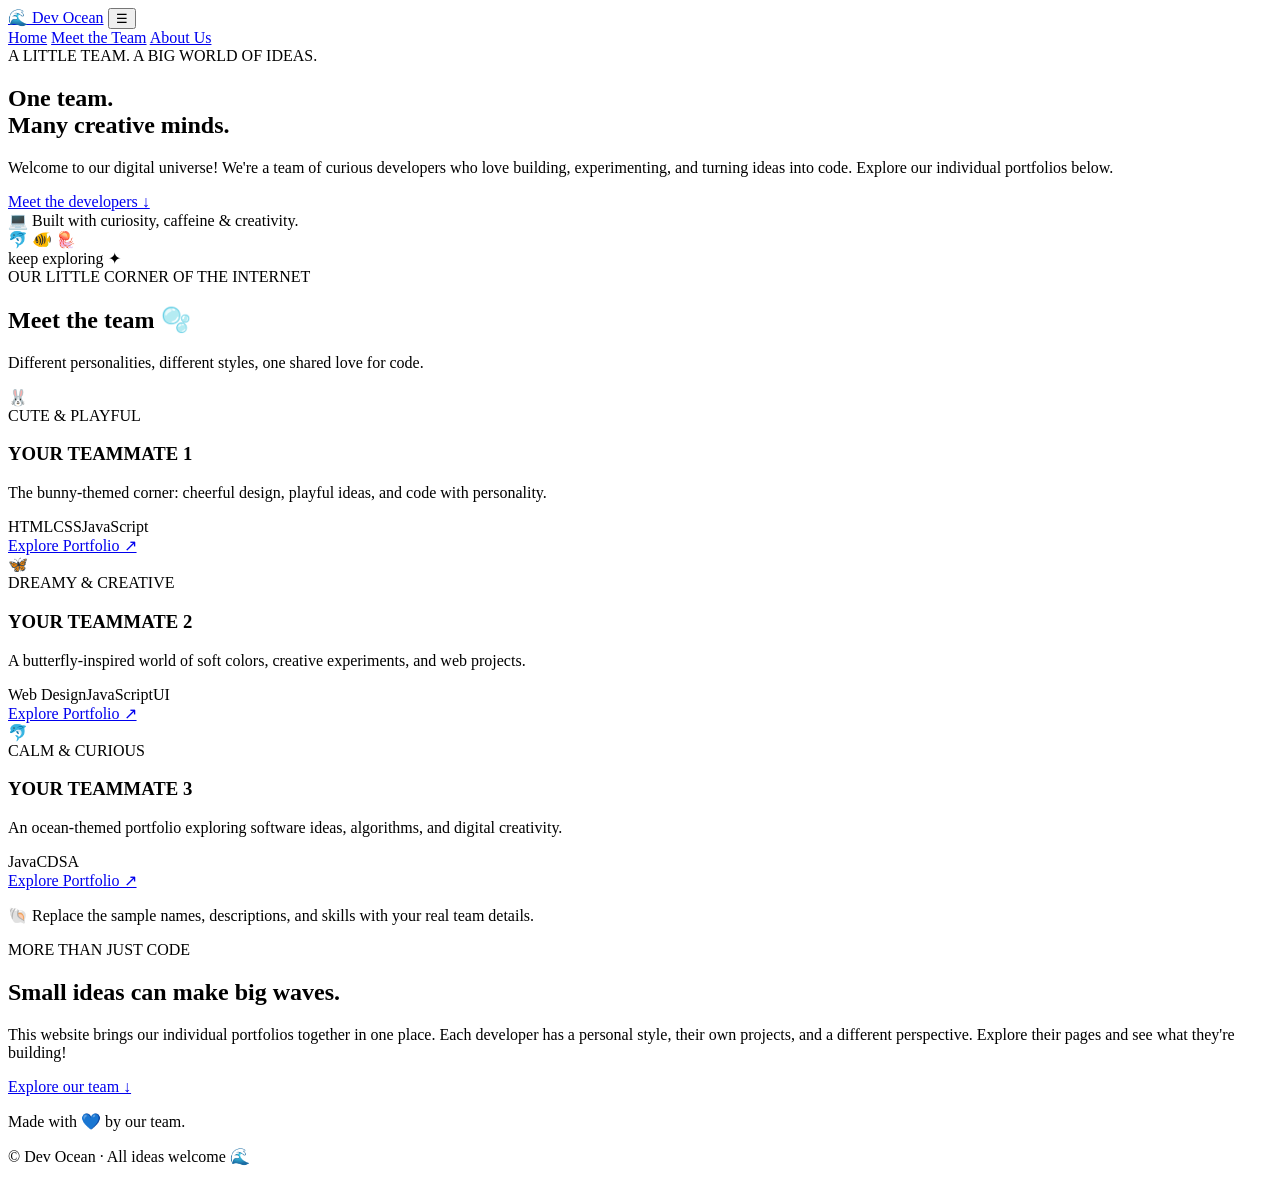
==== commit 74d71740: "Create index.html" ====
--- a/index.html
+++ b/index.html
@@ -4,305 +4,107 @@
 <head>
   <meta charset="UTF-8">
   <meta name="viewport" content="width=device-width, initial-scale=1.0">
-  <meta name="theme-color" content="#f8f3ff">
-  <meta name="description" content="A little corner of the internet for code, creativity, and butterflies.">
-  <title>ButterflyDev 🦋 | A Little Digital Garden</title>
-
+  <meta name="theme-color" content="#073c66">
+  <meta name="description" content="Meet our team of developers and explore our individual portfolios.">
+  <title>Dev Ocean | Our Team</title>
+  <link rel="stylesheet" href="style.css">
   <link rel="preconnect" href="https://fonts.googleapis.com">
-  <link rel="preconnect" href="https://fonts.gstatic.com" crossorigin>
-  <link href="https://fonts.googleapis.com/css2?family=Comfortaa:wght@400;500;600;700&family=Nunito:wght@400;600;700;800;900&display=swap" rel="stylesheet">
-
-  <link rel="stylesheet" href="style.css">
+  <link href="https://fonts.googleapis.com/css2?family=Comfortaa:wght@400;600;700&family=Nunito:wght@400;600;700;800;900&display=swap" rel="stylesheet">
   <script src="script.js" defer></script>
 </head>
 <body>
-
-  <div class="top-note">
-    <span>✧</span> growing one line of code at a time <span>🦋</span>
-  </div>
-
   <header class="navbar">
-    <a href="#home" class="brand">
-      <span class="brand-icon">🦋</span>
-      <span>Butterfly<span class="brand-accent">Dev</span></span>
-    </a>
-
-    <button class="menu-toggle" id="menu-toggle"
-      aria-label="Toggle navigation" aria-expanded="false">☰</button>
-
-    <nav id="nav-menu">
+    <a class="brand" href="#home">🌊 Dev Ocean</a>
+    <button class="menu-toggle" id="menuToggle" aria-label="Toggle navigation" aria-expanded="false">☰</button>
+    <nav id="navLinks">
       <a href="#home">Home</a>
-      <a href="#projects">Projects</a>
-      <a href="#about">About</a>
-      <a href="#contact" class="nav-cta">Let's connect ♡</a>
+      <a href="#team">Meet the Team</a>
+      <a href="#about">About Us</a>
     </nav>
   </header>
 
   <main>
     <section class="hero" id="home">
-      <div class="hero-glow glow-one"></div>
-      <div class="hero-glow glow-two"></div>
-
       <div class="hero-content">
-        <div class="eyebrow"><span class="sparkle">✦</span> WELCOME TO MY LITTLE WORLD</div>
-
-        <h1>Turning ideas<br>into <span class="gradient-text">little wonders.</span></h1>
-
-        <p class="hero-subtitle">Hi, I'm <span class="highlight">Nandhini</span> 🦋</p>
-
-        <p class="hero-description">
-          Computer science student, curious creator, and collector of
-          random ideas. I love solving problems, building things with code,
-          and making the digital world a little more beautiful.
+        <span class="eyebrow">A LITTLE TEAM. A BIG WORLD OF IDEAS.</span>
+        <h1>One team.<br>Many <span>creative minds.</span></h1>
+        <p>
+          Welcome to our digital universe! We're a team of curious developers
+          who love building, experimenting, and turning ideas into code.
+          Explore our individual portfolios below.
         </p>
-
-        <div class="hero-actions">
-          <a href="#projects" class="button button-primary">Explore my projects <span>↗</span></a>
-          <a href="#contact" class="button button-secondary">Say hello ♡</a>
-        </div>
-
-        <div class="hero-footnote">
-          <span class="online-dot"></span>
-          <span>Currently learning, building & blooming</span>
-        </div>
+        <a href="#team" class="button">Meet the developers ↓</a>
+        <div class="hero-note">💻 Built with curiosity, caffeine & creativity.</div>
       </div>
 
-      <div class="hero-visual">
-        <div class="orbit orbit-one"></div>
-        <div class="orbit orbit-two"></div>
-        <div class="hero-butterfly" aria-label="Butterfly illustration" role="img">
-          <span class="wing wing-top-left"></span>
-          <span class="wing wing-bottom-left"></span>
-          <span class="wing wing-top-right"></span>
-          <span class="wing wing-bottom-right"></span>
-          <span class="butterfly-body"></span>
-          <span class="antenna antenna-left"></span>
-          <span class="antenna antenna-right"></span>
-        </div>
+      <div class="hero-art" aria-label="Ocean-themed illustration">
+        <div class="orb orb-one"></div>
+        <div class="orb orb-two"></div>
+        <span class="sea-creature creature-one">🐬</span>
+        <span class="sea-creature creature-two">🐠</span>
+        <span class="sea-creature creature-three">🪼</span>
+        <div class="art-caption">keep exploring ✦</div>
+      </div>
+    </section>
 
-        <div class="float-tag tag-one">♡ stay curious</div>
-        <div class="float-tag tag-two">0101 1010</div>
-        <div class="float-tag tag-three">✧ create & grow ✧</div>
-        <span class="decor decor-star">✦</span>
-        <span class="decor decor-sparkle">✧</span>
-        <span class="decor decor-flower">✿</span>
+    <section class="team-section" id="team">
+      <div class="section-heading">
+        <span class="eyebrow">OUR LITTLE CORNER OF THE INTERNET</span>
+        <h2>Meet the <span>team</span> 🫧</h2>
+        <p>Different personalities, different styles, one shared love for code.</p>
       </div>
 
-      <a href="#projects" class="scroll-cue">SCROLL TO EXPLORE <span>↓</span></a>
-    </section>
-
-    <section class="projects section" id="projects">
-      <div class="section-heading">
-        <span class="eyebrow">01 / MY LITTLE CREATIONS</span>
-        <h2>Projects that <span class="gradient-text">took flight.</span></h2>
-        <p>Some coding adventures, a sprinkle of logic, and a lot of curiosity.</p>
-      </div>
-
-      <div class="project-grid">
-        <article class="project-card">
-          <div class="project-art art-lilac">
-            <span class="art-symbol">⌘</span>
-            <div class="mini-code">
-              <span>const</span> idea = "magic";<br>
-              <span>while</span> (curious) {<br>
-              &nbsp; build(idea);<br>}
-            </div>
-            <span class="art-butterfly">🦋</span>
-          </div>
-          <div class="project-info">
-            <span class="project-category">WEB DEVELOPMENT</span>
-            <h3>BloomBoard</h3>
-            <p>A personal productivity dashboard for tracking habits, managing tasks, and watching your goals bloom.</p>
-            <div class="tech-stack"><span>HTML</span><span>CSS</span><span>JavaScript</span></div>
-            <button class="project-link" data-project="BloomBoard">Explore concept <span>↗</span></button>
-          </div>
+      <div class="team-grid">
+        <article class="member-card bunny-card">
+          <div class="member-art">🐰</div>
+          <span class="theme-label">CUTE & PLAYFUL</span>
+          <h3>YOUR TEAMMATE 1</h3>
+          <p>The bunny-themed corner: cheerful design, playful ideas, and code with personality.</p>
+          <div class="skills"><span>HTML</span><span>CSS</span><span>JavaScript</span></div>
+          <a class="button card-button" href="./bunny/index.html">Explore Portfolio ↗</a>
         </article>
 
-        <article class="project-card">
-          <div class="project-art art-blue">
-            <span class="art-symbol">⌘</span>
-            <div class="algorithm-visual">
-              <i style="height: 30%"></i>
-              <i style="height: 65%"></i>
-              <i style="height: 45%"></i>
-              <i style="height: 90%"></i>
-              <i style="height: 55%"></i>
-              <i style="height: 75%"></i>
-              <i style="height: 40%"></i>
-            </div>
-            <span class="art-butterfly">✧</span>
-          </div>
-          <div class="project-info">
-            <span class="project-category">DATA STRUCTURES & ALGORITHMS</span>
-            <h3>AlgoGarden</h3>
-            <p>An interactive playground that animates sorting algorithms and makes complex ideas easier to understand.</p>
-            <div class="tech-stack"><span>JavaScript</span><span>Algorithms</span><span>CSS</span></div>
-            <button class="project-link" data-project="AlgoGarden">Explore concept <span>↗</span></button>
-          </div>
+        <article class="member-card butterfly-card">
+          <div class="member-art">🦋</div>
+          <span class="theme-label">DREAMY & CREATIVE</span>
+          <h3>YOUR TEAMMATE 2</h3>
+          <p>A butterfly-inspired world of soft colors, creative experiments, and web projects.</p>
+          <div class="skills"><span>Web Design</span><span>JavaScript</span><span>UI</span></div>
+          <a class="button card-button" href="./butterfly/index.html">Explore Portfolio ↗</a>
         </article>
 
-        <article class="project-card">
-          <div class="project-art art-pink">
-            <span class="art-symbol">⌁</span>
-            <div class="network-visual">
-              <span class="node node-a"></span>
-              <span class="node node-b"></span>
-              <span class="node node-c"></span>
-              <span class="node node-d"></span>
-              <span class="node node-e"></span>
-              <svg viewBox="0 0 220 120" aria-hidden="true">
-                <path d="M25 30 L90 15 L155 40 L190 90 L105 100 L25 30 M90 15 L105 100 M155 40 L25 30" />
-              </svg>
-            </div>
-            <span class="art-butterfly">♡</span>
-          </div>
-          <div class="project-info">
-            <span class="project-category">NETWORKING / C</span>
-            <h3>Packet Petals</h3>
-            <p>A network congestion simulator that models packet queues, buffer capacity, delays, and dropped packets.</p>
-            <div class="tech-stack"><span>C</span><span>Queues</span><span>Networking</span></div>
-            <button class="project-link" data-project="Packet Petals">Explore concept <span>↗</span></button>
-          </div>
-        </article>
-
-        <article class="project-card">
-          <div class="project-art art-peach">
-            <span class="art-symbol">⌘</span>
-            <div class="terminal-visual">
-              <div class="terminal-dots"><i></i><i></i><i></i></div>
-              <p>&gt; compiling dreams...</p>
-              <p>&gt; tests passed <span>✓</span></p>
-              <p>&gt; deploy? <b>yes!</b></p>
-            </div>
-            <span class="art-butterfly">✿</span>
-          </div>
-          <div class="project-info">
-            <span class="project-category">SOFTWARE ENGINEERING</span>
-            <h3>BugBounty Journal</h3>
-            <p>A lightweight issue tracker for logging bugs, assigning priorities, and tracking fixes from discovery to deployment.</p>
-            <div class="tech-stack"><span>Java</span><span>OOP</span><span>SQL</span></div>
-            <button class="project-link" data-project="BugBounty Journal">Explore concept <span>↗</span></button>
-          </div>
-        </article>
-
-        <article class="project-card">
-          <div class="project-art art-green">
-            <span class="art-symbol">✧</span>
-            <div class="password-visual">
-              <span>password strength</span>
-              <div class="strength-bars"><i></i><i></i><i></i><i></i></div>
-              <strong>strong & secure ♡</strong>
-            </div>
-            <span class="art-butterfly">🦋</span>
-          </div>
-          <div class="project-info">
-            <span class="project-category">CYBERSECURITY</span>
-            <h3>Secret Garden</h3>
-            <p>A password-strength checker that identifies common weaknesses and offers tips for creating stronger passwords.</p>
-            <div class="tech-stack"><span>JavaScript</span><span>Regex</span><span>Security</span></div>
-            <button class="project-link" data-project="Secret Garden">Explore concept <span>↗</span></button>
-          </div>
-        </article>
-
-        <article class="project-card">
-          <div class="project-art art-yellow">
-            <span class="art-symbol">◌</span>
-            <div class="database-visual">
-              <div class="db-layer">USER DATA</div>
-              <div class="db-layer">PROJECTS</div>
-              <div class="db-layer">TASKS</div>
-            </div>
-            <span class="art-butterfly">✧</span>
-          </div>
-          <div class="project-info">
-            <span class="project-category">DATABASES / FULL STACK</span>
-            <h3>Campus Connect</h3>
-            <p>A student hub for discovering college events, finding teammates, and sharing ideas for campus projects.</p>
-            <div class="tech-stack"><span>SQL</span><span>Java</span><span>Web</span></div>
-            <button class="project-link" data-project="Campus Connect">Explore concept <span>↗</span></button>
-          </div>
+        <article class="member-card ocean-card">
+          <div class="member-art">🐬</div>
+          <span class="theme-label">CALM & CURIOUS</span>
+          <h3>YOUR TEAMMATE 3</h3>
+          <p>An ocean-themed portfolio exploring software ideas, algorithms, and digital creativity.</p>
+          <div class="skills"><span>Java</span><span>C</span><span>DSA</span></div>
+          <a class="button card-button" href="./ocean/index.html">Explore Portfolio ↗</a>
         </article>
       </div>
 
-      <p class="project-disclaimer">
-        <span>🦋</span> These are project concepts for now — the best ideas are the ones you bring to life!
+      <p class="hint">
+        🐚 Replace the sample names, descriptions, and skills with your real team details.
       </p>
     </section>
 
-    <section class="about section" id="about">
-      <div class="about-layout">
-        <div class="about-art">
-          <div class="about-art-circle">
-            <span class="about-big-butterfly">🦋</span>
-            <span class="about-flower flower-one">✿</span>
-            <span class="about-flower flower-two">✾</span>
-            <span class="about-flower flower-three">✧</span>
-          </div>
-          <div class="about-sticker">growing every day ♡</div>
-        </div>
-
-        <div class="about-content">
-          <span class="eyebrow">02 / THE PERSON BEHIND THE PIXELS</span>
-          <h2>A little bit of <span class="gradient-text">logic, a lot of wonder.</span></h2>
-          <p>
-            I'm a computer science student who loves turning curious
-            questions into practical projects. Whether I'm exploring
-            algorithms, designing a web experience, or learning how
-            systems work, I'm happiest when I'm building something new.
-          </p>
-          <p>
-            I believe good software should solve real problems —
-            and it doesn't hurt if it looks lovely while doing it.
-          </p>
-
-          <div class="interest-tags">
-            <span>💻 Programming</span>
-            <span>🧩 Problem Solving</span>
-            <span>🌷 UI Design</span>
-            <span>🚀 New Technologies</span>
-          </div>
-
-          <div class="about-facts">
-            <div><strong>01</strong><span>curious mind</span></div>
-            <div><strong>∞</strong><span>ideas to explore</span></div>
-            <div><strong>♡</strong><span>code with care</span></div>
-          </div>
-        </div>
-      </div>
-    </section>
-
-    <section class="contact section" id="contact">
-      <div class="contact-card">
-        <span class="contact-butterfly">🦋</span>
-        <span class="eyebrow">03 / LET'S MAKE SOMETHING</span>
-        <h2>Have an idea?<br><span class="gradient-text">Let's let it fly.</span></h2>
+    <section class="about-section" id="about">
+      <div class="about-box">
+        <span class="eyebrow">MORE THAN JUST CODE</span>
+        <h2>Small ideas can make <span>big waves.</span></h2>
         <p>
-          Have a project in mind, want to collaborate, or just want to
-          talk about code? My inbox is open. ✨
+          This website brings our individual portfolios together in one place.
+          Each developer has a personal style, their own projects, and a
+          different perspective. Explore their pages and see what they're building!
         </p>
-        <a class="button button-primary" href="mailto:your.email@example.com" id="email-link">
-          Send me a little note <span>♡</span>
-        </a>
-
-        <div class="social-links">
-          <a href="https://github.com/" target="_blank" rel="noopener noreferrer">GitHub ↗</a>
-          <span>✧</span>
-          <a href="https://www.linkedin.com/" target="_blank" rel="noopener noreferrer">LinkedIn ↗</a>
-          <span>✧</span>
-          <a href="#home">Back to the top ↑</a>
-        </div>
+        <a href="#team" class="text-link">Explore our team ↓</a>
       </div>
     </section>
   </main>
 
   <footer>
-    <a class="footer-brand" href="#home">🦋 ButterflyDev</a>
-    <p>Made with love, logic, and a little bit of magic.</p>
-    <p>© <span id="year"></span> · Keep growing, keep glowing ✧</p>
+    <p>Made with 💙 by our team.</p>
+    <p>© <span id="year"></span> Dev Ocean · All ideas welcome 🌊</p>
   </footer>
-
-  <button id="back-to-top" aria-label="Back to top">↑</button>
-  <div class="toast" id="toast" role="status" aria-live="polite"></div>
-
 </body>
 </html>
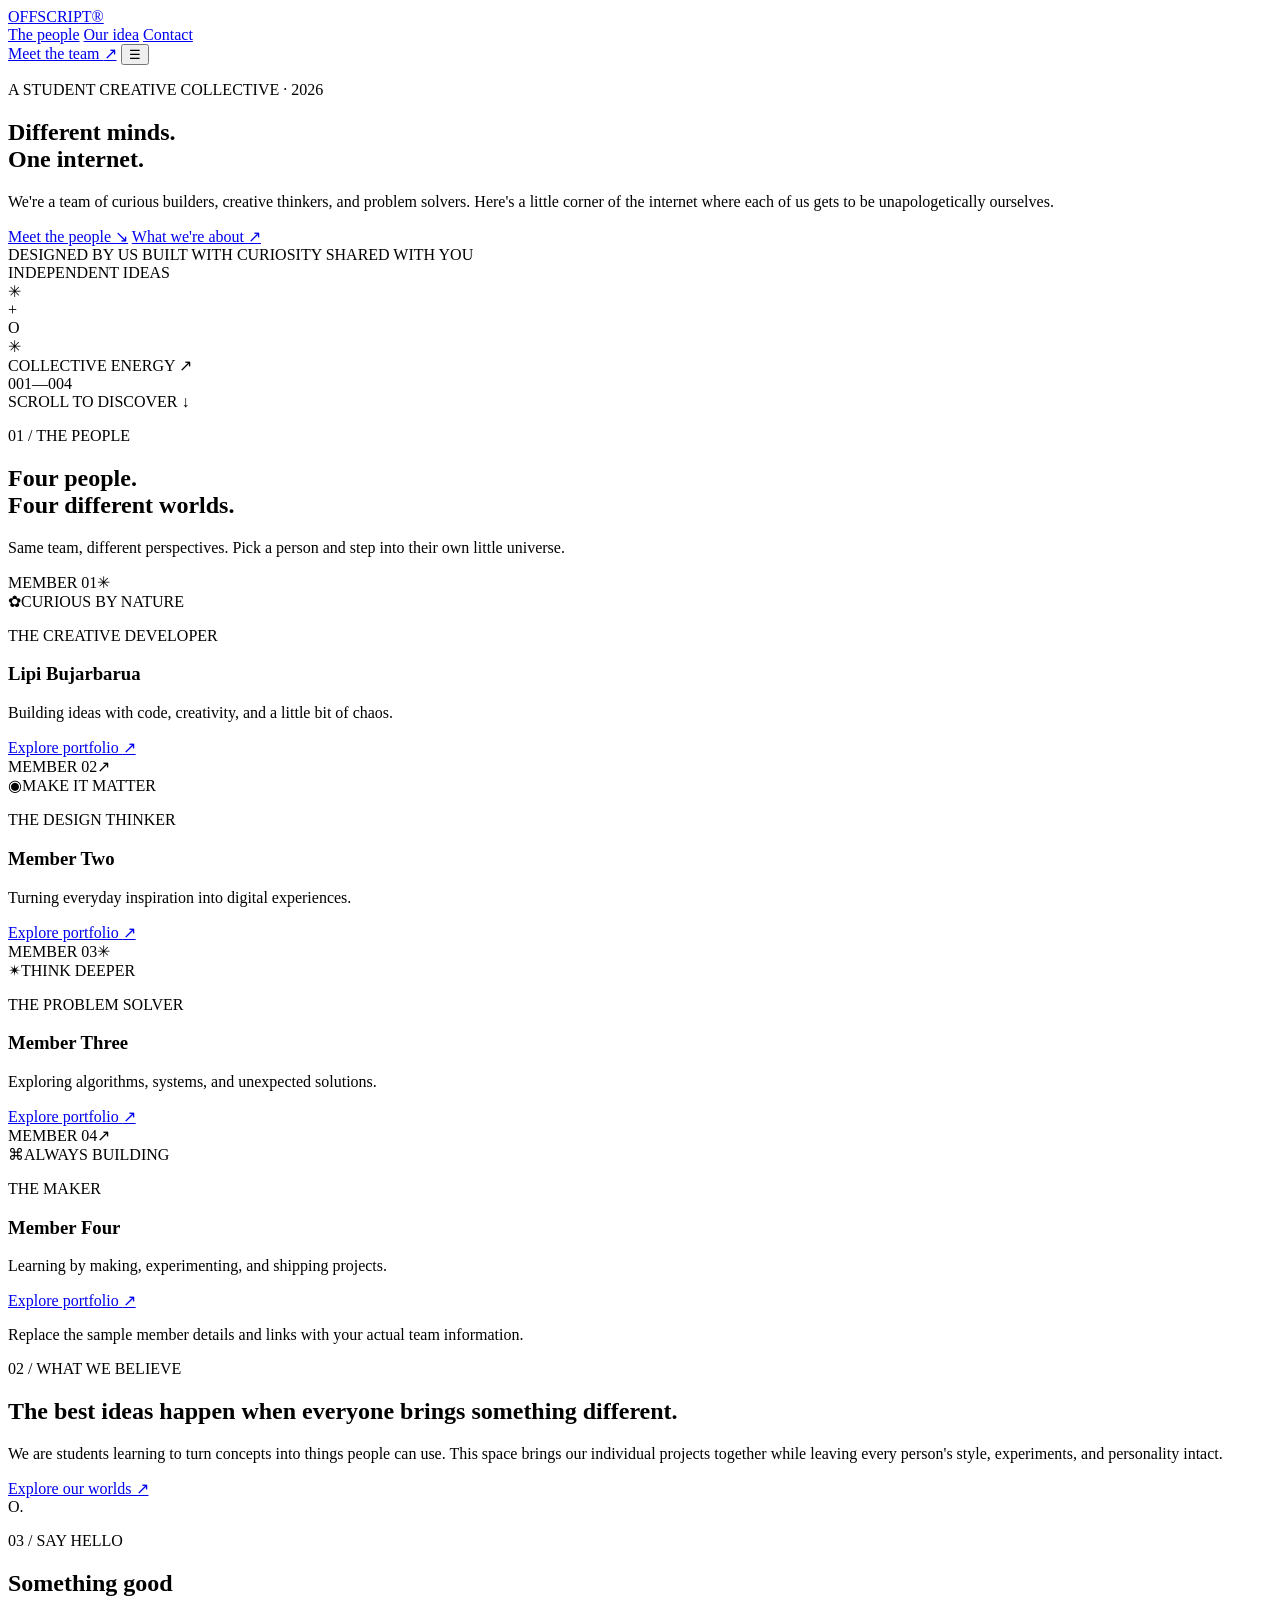
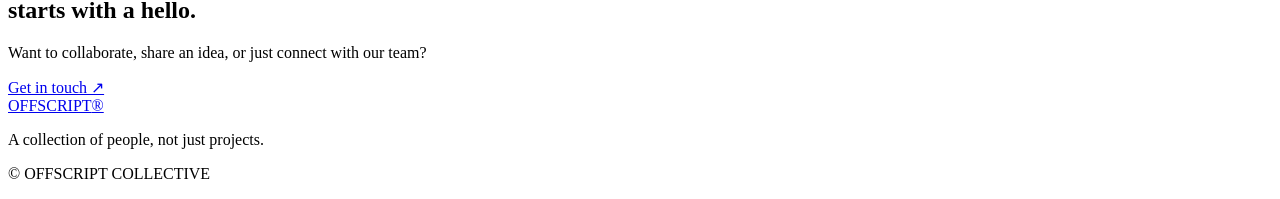
==== commit 35313171: "Create index.html" ====
--- a/index.html
+++ b/index.html
@@ -4,107 +4,146 @@
 <head>
   <meta charset="UTF-8">
   <meta name="viewport" content="width=device-width, initial-scale=1.0">
-  <meta name="theme-color" content="#073c66">
-  <meta name="description" content="Meet our team of developers and explore our individual portfolios.">
-  <title>Dev Ocean | Our Team</title>
+  <meta name="description" content="Meet our team of student developers and explore their portfolios.">
+  <title>OFFSCRIPT — The Creative Collective</title>
   <link rel="stylesheet" href="style.css">
   <link rel="preconnect" href="https://fonts.googleapis.com">
-  <link href="https://fonts.googleapis.com/css2?family=Comfortaa:wght@400;600;700&family=Nunito:wght@400;600;700;800;900&display=swap" rel="stylesheet">
+  <link href="https://fonts.googleapis.com/css2?family=DM+Sans:wght@400;500;600;700;800&family=Space+Grotesk:wght@400;500;600;700&display=swap" rel="stylesheet">
   <script src="script.js" defer></script>
 </head>
 <body>
-  <header class="navbar">
-    <a class="brand" href="#home">🌊 Dev Ocean</a>
-    <button class="menu-toggle" id="menuToggle" aria-label="Toggle navigation" aria-expanded="false">☰</button>
-    <nav id="navLinks">
-      <a href="#home">Home</a>
-      <a href="#team">Meet the Team</a>
-      <a href="#about">About Us</a>
+  <header class="topbar">
+    <a class="wordmark" href="#home">OFFSCRIPT<span>®</span></a>
+    <nav class="nav-links" id="navLinks">
+      <a href="#team">The people</a>
+      <a href="#about">Our idea</a>
+      <a href="#contact">Contact</a>
     </nav>
+    <a class="top-cta" href="#team">Meet the team <span>↗</span></a>
+    <button class="menu-toggle" id="menuToggle" aria-label="Toggle navigation"
+      aria-expanded="false">☰</button>
   </header>
 
   <main>
     <section class="hero" id="home">
-      <div class="hero-content">
-        <span class="eyebrow">A LITTLE TEAM. A BIG WORLD OF IDEAS.</span>
-        <h1>One team.<br>Many <span>creative minds.</span></h1>
-        <p>
-          Welcome to our digital universe! We're a team of curious developers
-          who love building, experimenting, and turning ideas into code.
-          Explore our individual portfolios below.
+      <div class="hero-copy">
+        <p class="kicker"><span class="live-dot"></span> A STUDENT CREATIVE COLLECTIVE · 2026</p>
+        <h1>Different minds.<br> <span class="accent">One internet.</span></h1>
+        <p class="hero-description">
+          We're a team of curious builders, creative thinkers, and problem
+          solvers. Here's a little corner of the internet where each of us
+          gets to be unapologetically ourselves.
         </p>
-        <a href="#team" class="button">Meet the developers ↓</a>
-        <div class="hero-note">💻 Built with curiosity, caffeine & creativity.</div>
+        <div class="hero-actions">
+          <a href="#team" class="button button-dark">Meet the people <span>↘</span></a>
+          <a href="#about" class="text-link">What we're about <span>↗</span></a>
+        </div>
+        <div class="hero-footnote">
+          <span>DESIGNED BY US</span>
+          <span>BUILT WITH CURIOSITY</span>
+          <span>SHARED WITH YOU</span>
+        </div>
       </div>
 
-      <div class="hero-art" aria-label="Ocean-themed illustration">
-        <div class="orb orb-one"></div>
-        <div class="orb orb-two"></div>
-        <span class="sea-creature creature-one">🐬</span>
-        <span class="sea-creature creature-two">🐠</span>
-        <span class="sea-creature creature-three">🪼</span>
-        <div class="art-caption">keep exploring ✦</div>
+      <div class="hero-art" aria-label="Abstract colorful shapes representing a creative team">
+        <div class="art-label label-top">INDEPENDENT IDEAS</div>
+        <div class="shape shape-circle"><span>✳</span></div>
+        <div class="shape shape-square"><span>+</span></div>
+        <div class="shape shape-blob"><span>O</span></div>
+        <div class="shape shape-star">✳</div>
+        <div class="art-label label-bottom">COLLECTIVE ENERGY ↗</div>
+        <span class="art-number">001—004</span>
       </div>
+      <div class="hero-index">SCROLL TO DISCOVER ↓</div>
     </section>
 
     <section class="team-section" id="team">
-      <div class="section-heading">
-        <span class="eyebrow">OUR LITTLE CORNER OF THE INTERNET</span>
-        <h2>Meet the <span>team</span> 🫧</h2>
-        <p>Different personalities, different styles, one shared love for code.</p>
+      <div class="section-top">
+        <div>
+          <p class="kicker">01 / THE PEOPLE</p>
+          <h2>Four people.<br><span class="muted-heading">Four different worlds.</span></h2>
+        </div>
+        <p class="section-intro">
+          Same team, different perspectives. Pick a person and step into
+          their own little universe.
+        </p>
       </div>
 
-      <div class="team-grid">
-        <article class="member-card bunny-card">
-          <div class="member-art">🐰</div>
-          <span class="theme-label">CUTE & PLAYFUL</span>
-          <h3>YOUR TEAMMATE 1</h3>
-          <p>The bunny-themed corner: cheerful design, playful ideas, and code with personality.</p>
-          <div class="skills"><span>HTML</span><span>CSS</span><span>JavaScript</span></div>
-          <a class="button card-button" href="./bunny/index.html">Explore Portfolio ↗</a>
+      <div class="member-grid">
+        <!-- Update names, roles, descriptions and folder links for your team. -->
+        <article class="member-card card-green">
+          <div class="card-meta"><span>MEMBER 01</span><span>✳</span></div>
+          <div class="member-art art-green"><span class="art-symbol">✿</span><span class="art-caption">CURIOUS BY NATURE</span></div>
+          <div class="member-details">
+            <p class="member-role">THE CREATIVE DEVELOPER</p>
+            <h3>Lipi Bujarbarua</h3>
+            <p>Building ideas with code, creativity, and a little bit of chaos.</p>
+            <a class="member-link" href="portfolios/lipi/index.html">Explore portfolio <span>↗</span></a>
+          </div>
         </article>
 
-        <article class="member-card butterfly-card">
-          <div class="member-art">🦋</div>
-          <span class="theme-label">DREAMY & CREATIVE</span>
-          <h3>YOUR TEAMMATE 2</h3>
-          <p>A butterfly-inspired world of soft colors, creative experiments, and web projects.</p>
-          <div class="skills"><span>Web Design</span><span>JavaScript</span><span>UI</span></div>
-          <a class="button card-button" href="./butterfly/index.html">Explore Portfolio ↗</a>
+        <article class="member-card card-coral">
+          <div class="card-meta"><span>MEMBER 02</span><span>↗</span></div>
+          <div class="member-art art-coral"><span class="art-symbol">◉</span><span class="art-caption">MAKE IT MATTER</span></div>
+          <div class="member-details">
+            <p class="member-role">THE DESIGN THINKER</p>
+            <h3>Member Two</h3>
+            <p>Turning everyday inspiration into digital experiences.</p>
+            <a class="member-link" href="portfolios/member-two/index.html">Explore portfolio <span>↗</span></a>
+          </div>
         </article>
 
-        <article class="member-card ocean-card">
-          <div class="member-art">🐬</div>
-          <span class="theme-label">CALM & CURIOUS</span>
-          <h3>YOUR TEAMMATE 3</h3>
-          <p>An ocean-themed portfolio exploring software ideas, algorithms, and digital creativity.</p>
-          <div class="skills"><span>Java</span><span>C</span><span>DSA</span></div>
-          <a class="button card-button" href="./ocean/index.html">Explore Portfolio ↗</a>
+        <article class="member-card card-lilac">
+          <div class="card-meta"><span>MEMBER 03</span><span>✳</span></div>
+          <div class="member-art art-lilac"><span class="art-symbol">✴</span><span class="art-caption">THINK DEEPER</span></div>
+          <div class="member-details">
+            <p class="member-role">THE PROBLEM SOLVER</p>
+            <h3>Member Three</h3>
+            <p>Exploring algorithms, systems, and unexpected solutions.</p>
+            <a class="member-link" href="portfolios/member-three/index.html">Explore portfolio <span>↗</span></a>
+          </div>
+        </article>
+
+        <article class="member-card card-blue">
+          <div class="card-meta"><span>MEMBER 04</span><span>↗</span></div>
+          <div class="member-art art-blue"><span class="art-symbol">⌘</span><span class="art-caption">ALWAYS BUILDING</span></div>
+          <div class="member-details">
+            <p class="member-role">THE MAKER</p>
+            <h3>Member Four</h3>
+            <p>Learning by making, experimenting, and shipping projects.</p>
+            <a class="member-link" href="portfolios/member-four/index.html">Explore portfolio <span>↗</span></a>
+          </div>
         </article>
       </div>
-
-      <p class="hint">
-        🐚 Replace the sample names, descriptions, and skills with your real team details.
-      </p>
+      <p class="edit-note">Replace the sample member details and links with your actual team information.</p>
     </section>
 
-    <section class="about-section" id="about">
-      <div class="about-box">
-        <span class="eyebrow">MORE THAN JUST CODE</span>
-        <h2>Small ideas can make <span>big waves.</span></h2>
+    <section class="manifesto" id="about">
+      <p class="kicker">02 / WHAT WE BELIEVE</p>
+      <h2>The best ideas happen when <span>everyone brings something different.</span></h2>
+      <div class="manifesto-bottom">
         <p>
-          This website brings our individual portfolios together in one place.
-          Each developer has a personal style, their own projects, and a
-          different perspective. Explore their pages and see what they're building!
+          We are students learning to turn concepts into things people can
+          use. This space brings our individual projects together while
+          leaving every person's style, experiments, and personality intact.
         </p>
-        <a href="#team" class="text-link">Explore our team ↓</a>
+        <a href="#team" class="button button-light">Explore our worlds ↗</a>
       </div>
+      <span class="manifesto-mark">O.</span>
+    </section>
+
+    <section class="contact-section" id="contact">
+      <p class="kicker">03 / SAY HELLO</p>
+      <h2>Something good<br>starts with a <span>hello.</span></h2>
+      <p>Want to collaborate, share an idea, or just connect with our team?</p>
+      <a class="button button-dark" href="mailto:team@example.com">Get in touch ↗</a>
     </section>
   </main>
 
-  <footer>
-    <p>Made with 💙 by our team.</p>
-    <p>© <span id="year"></span> Dev Ocean · All ideas welcome 🌊</p>
+  <footer class="footer">
+    <a class="wordmark" href="#home">OFFSCRIPT<span>®</span></a>
+    <p>A collection of people, not just projects.</p>
+    <p>© <span id="year"></span> OFFSCRIPT COLLECTIVE</p>
   </footer>
 </body>
 </html>
